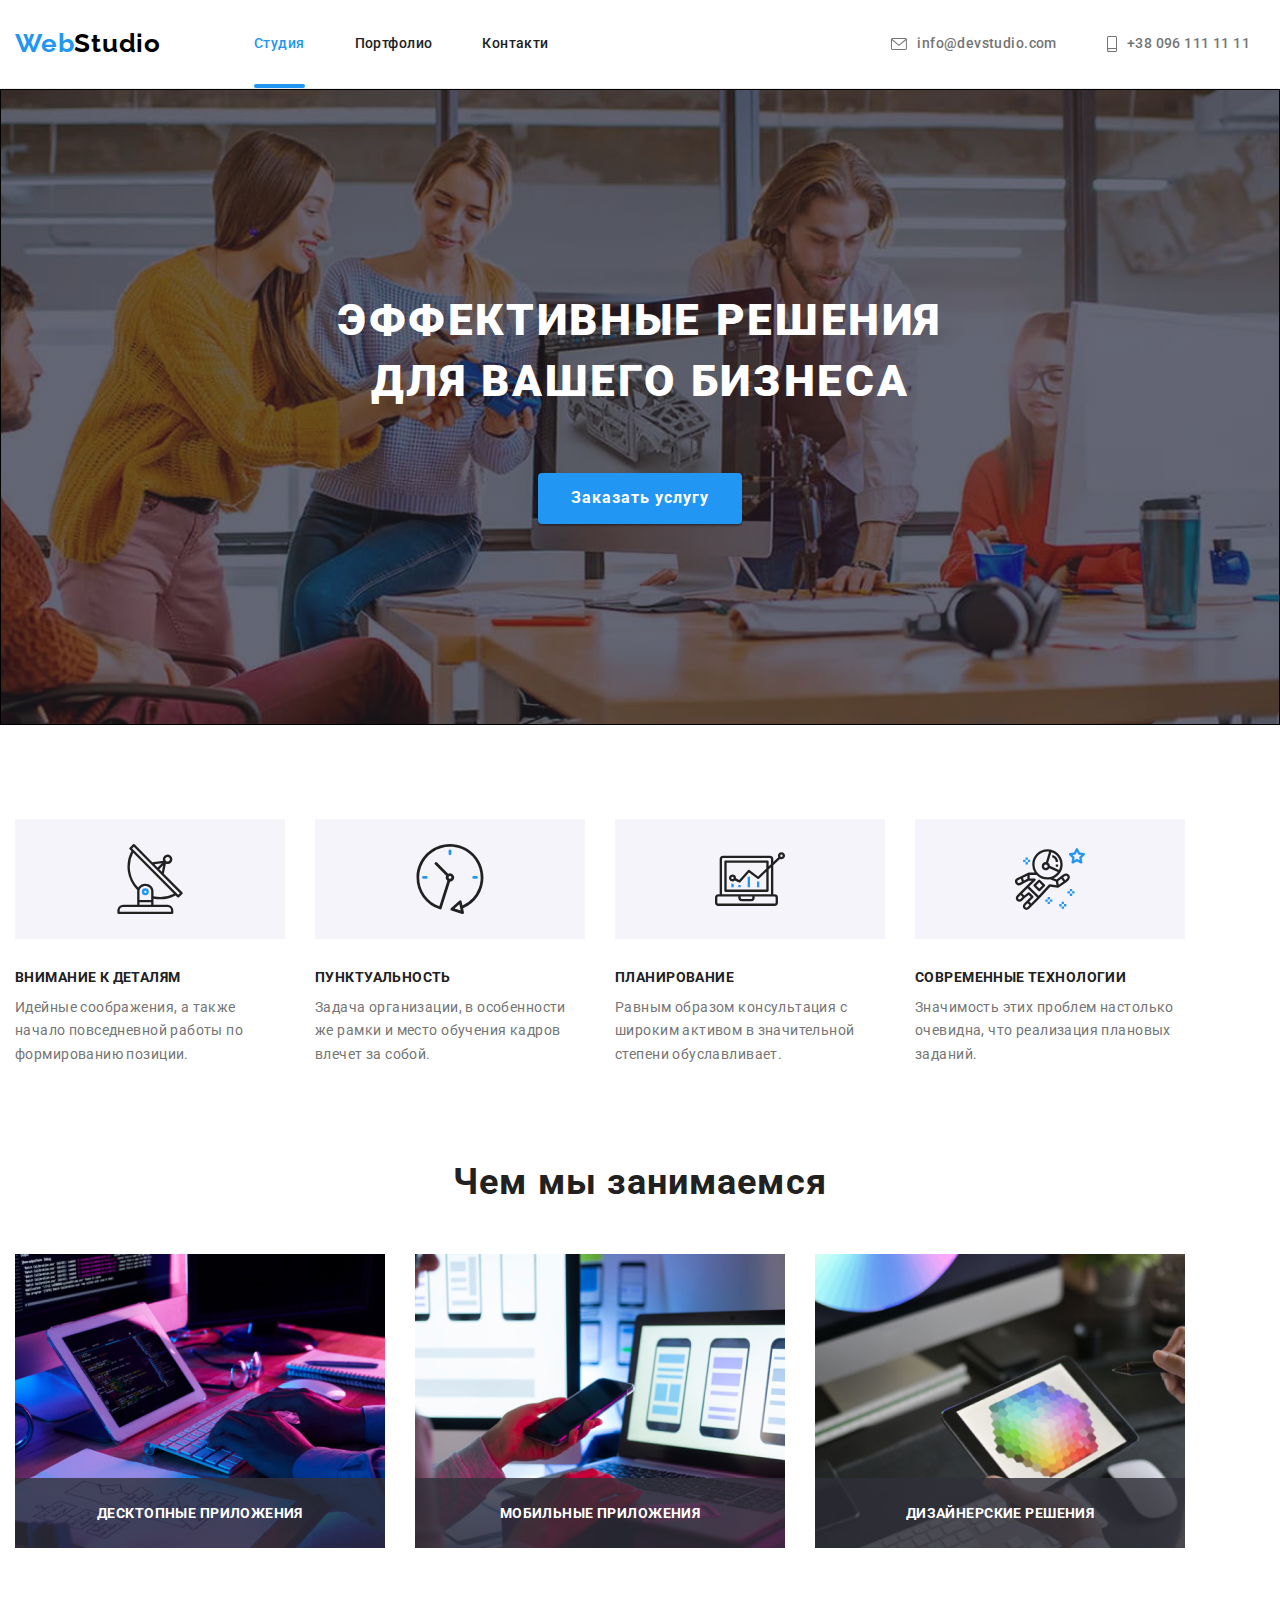
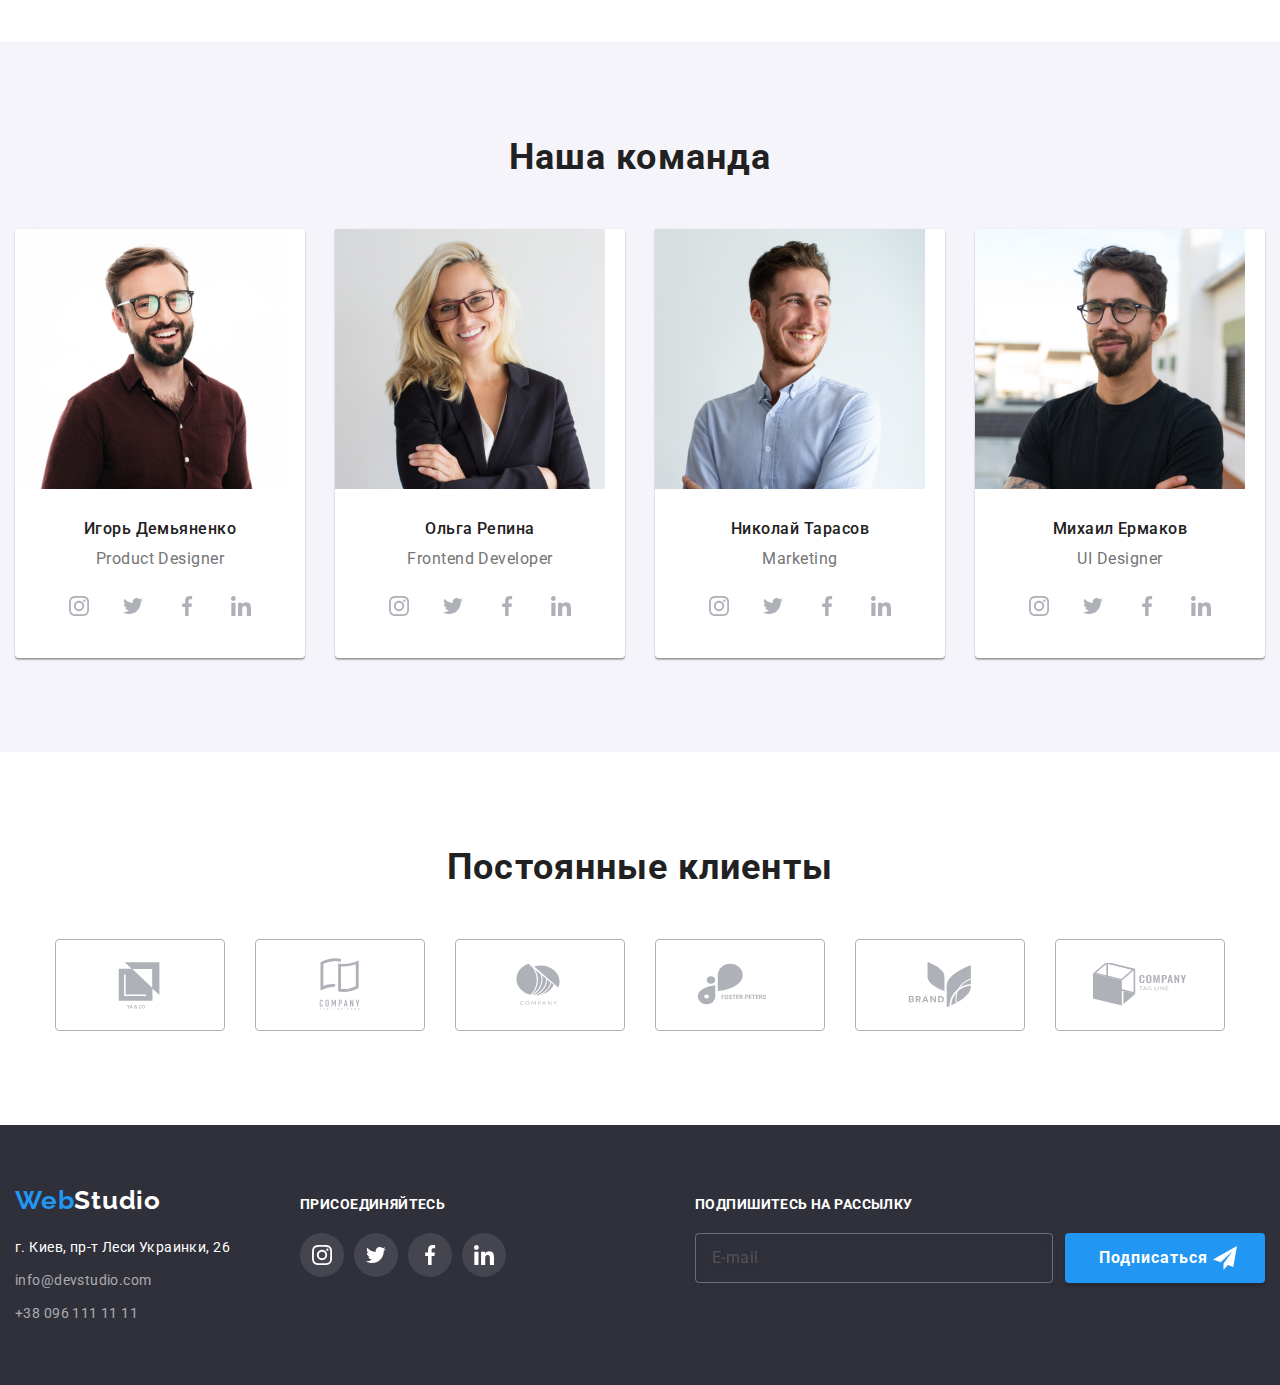
==== index.html @ 7fbb9e90 "добавлені доки" ====
<!DOCTYPE html>
<html lang="ru">
  <head>
    <meta charset="UTF-8" />
    <meta http-equiv="X-UA-Compatible" content="IE=edge" />
    <meta name="viewport" content="width=device-width, initial-scale=1.0" />
    <link rel="preconnect" href="https://fonts.googleapis.com" />
    <link rel="preconnect" href="https://fonts.gstatic.com" crossorigin />
    <link rel="preconnect" href="https://fonts.googleapis.com" />
    <link rel="preconnect" href="https://fonts.gstatic.com" crossorigin />
    <link
      rel="stylesheet"
      href="https://cdnjs.cloudflare.com/ajax/libs/modern-normalize/1.0.0/modern-normalize.min.css"
    />
    <link
      href="https://fonts.googleapis.com/css2?family=Roboto:wght@400;500;700;900&display=swap"
      rel="stylesheet"
    />
    <link rel="preconnect" href="https://fonts.googleapis.com" />
    <link rel="preconnect" href="https://fonts.gstatic.com" crossorigin />
    <link
      href="https://fonts.googleapis.com/css2?family=Raleway:wght@700&display=swap"
      rel="stylesheet"
    />
    <link rel="stylesheet" href="./css/main.min.css"/>
    <title>Студия</title>
  </head>
  <body>
    <!--Шапка-->
    <header class="header">
      <div class="container header__container">
        <nav class="header__nav">
          <a class="header__link" href="index.html">
            <span class="header__logo">Web</span>Studio</a
          >
          <ul class="header__navigation">
            <li class="header__item">
              <a class="header__text current" href="index.html">Студия</a>
            </li>
            <li class="header__item">
              <a class="header__text" href="portfolio.html">Портфолио</a>
            </li>
            <li class="header__item"><a class="header__text" href="#">Контакти</a></li>
          </ul>
        </nav>
        <ul class="header__contacts">
          <li class="header__item">
            <a class="header__label header__label--color" href="mailto:info@devstudio.com">
              <svg class="header__envelope">
                  <use href="./images/symbol-defsnew.svg#icon-envelope">
                  </use>
                </svg>
            info@devstudio.com</a
            >
          </li>
          <li class="header__item">
            <a class="header__label header__label--color" href="tel:+380961111111">
              <svg class="header__smartphone">
                  <use href="./images/symbol-defsnew.svg#icon-smartphone">
                  </use>
                </svg>
              +38 096 111 11 11</a
            >
          </li>
        </ul>
      </div>
    </header>
      <section class="section choice-section">
        <div class="container hero-container">
          <h1 class="hero">
            Эффективные решения для вашего бизнеса
          </h1>
          <button  class="btn" type="button" data-modal-open>Заказать услугу</button>
          <div  class="backdrop is-hidden" data-modal>
            <div class="modal">
              <button class="btn-close" data-modal-close>
                &#10005;
              </button>
              <p class="modal-title">Оставьте свои данные, мы вам перезвоним</p>
              <form class="form" name="main-form" novalidate autocomplete="on">
                <div class="form-name">
                  <label class="form-name-label" for="user-name">Имя</label>
                  <div class="form-input">
                    <input class="form-name-input" id="user-name" type="text" name="user-name" placeholder>
                    <svg class="form-name-icon">
                      <use href="./images/symbol-defsmodal.svg#icon-person-1" ></use>
                    </svg>
                  </div>
                </div>
                <div class="form-name">
                  <label class="form-name-label" for="user-tel">Телефон</label>
                  <div class="form-input">
                    <input class="form-name-input" id="user-tel" type="tel" name="user-tel" placeholder>
                    <svg class="form-name-icon">
                      <use href="./images/symbol-defsmodal.svg#icon-phone-1"></use>
                    </svg>
                  </div>
                </div>
                <div class="form-name">
                  <label class="form-name-label" for="user-email">Почта</label>
                  <div class="form-input">
                    <input class="form-name-input" id="user-email" type="email" name="user-emali" placeholder>
                    <svg class="form-name-icon">
                      <use href="./images/symbol-defsmodal.svg#icon-email-1"></use>
                    </svg>
                  </div>
                </div>
                <div class="form-name">
                  <div class="form-input">
                    <label class="form-name-label" for="user-coment">Комментарий</label>
                    <textarea class="form-name-input form-name-input-textarea" name="user-coment" id="user-coment" rows="10" placeholder="Введите текст"></textarea>
                  </div>
                </div>
                <div class="form-name checkbox">
                  <label class="checkbox-label" for="checkbox">
                    Соглашаюсь с рассылкой и принимаю
                    <a class="form-name-lable-text" href="#">Условия договора </a>
                    <input class="checkbox-input visually-hidden" id="checkbox" type="checkbox" name="checkbox">
                    <svg class="checkbox-icon icon-chek" width="16" height="15">
                      <use href="./images/symbol-defs-icon.svg#icon-box"></use>
                    </svg>
                    <svg class="checkbox-icon icon-bird" width="16" height="15">
                      <use href="./images/symbol-defs-bird.svg#icon-bird"></use>
                    </svg>
                  </label>
                </div>
                <button class="form-name-btn" type="submit">Отправить</button>
              </form>
            </div>
          </div>
        </div>
      </section>
      <section class="section features-section">
        <div class="container features-container">
          <h2 class="visually-hidden">Особенности</h2>
          <ul class="main-list">
            <li class="item-list">
              <div class="icon-box">
                <svg class="icon" width="70" height="70">
                  <use class="icon-item" href="./images/symbol-defsnew.svg#icon-antenna">
                  </use>
                </svg>
              </div>
              <h3 class="action"> 
              Внимание к деталям</h3>
              <p class="description"> 
                Идейные соображения, а также начало повседневной работы по
                формированию позиции.
              </p>
            </li>
            <li class="item-list">
              <div class="icon-box">
                <svg class="icon" width="70" height="70">
                  <use class="icon-item" href="./images/symbol-defsnew.svg#icon-clock">
                  </use>
                </svg>
              </div>
              <h3 class="action">Пунктуальность</h3>
              <p class="description">
                Задача организации, в особенности же рамки и место обучения
                кадров влечет за собой.
              </p>
            </li>
            <li class="item-list">
              <div class="icon-box">
                <svg class="icon" width="70" height="70">
                  <use class="icon-item" href="./images/symbol-defsnew.svg#icon-diagram">
                  </use>
                </svg>
              </div>
              <h3 class="action">Планирование</h3>
              <p class="description">
                Равным образом консультация с широким активом в значительной
                степени обуславливает.
              </p>
            </li>
            <li class="item-list">
              <div class="icon-box">
                <svg class="icon" width="70" height="70">
                  <use class="icon-item" href="./images/symbol-defsnew.svg#icon-astronaut"></use>
                </svg>
              </div>
              <h3 class="action">Современные технологии</h3>
              <p class="description">
                Значимость этих проблем настолько очевидна, что реализация
                плановых заданий.
              </p>
            </li>
          </ul>
        </div>
      </section>
      <section class="section about__section">
        <div class="container about__container">
          <h2 class="about__title">Чем мы занимаемся</h2>
          <ul class="img-box">
            <li class="img-box__item">
              <img
                src="images/box1.jpg"
                alt="Десктопные Приложения"
                width="370"
                height="294"
              />
              <p class="img-box__text">Десктопные Приложения</p>
            </li>
            <li class="img-box__item">
              <img
                src="images/box2.jpg"
                alt="Мобильные Приложения"
                width="370"
                height="294"
              />
              <p class="img-box__text">Мобильные Приложения</p>
            </li>
            <li class="img-box__item">
              <img
                src="images/box3.jpg"
                alt="Дизайнерские Решения"
                width="370"
                height="294"
              />
              <p class="img-box__text">Дизайнерские Решения</p>
            </li>
          </ul>
        </div>
      </section>
      <section class="section team-section">
        <div class="container team-container">
          <h2 class="team">Наша команда</h2>
          <ul class="title-team">
            <li class="img-team">
                  <img
                    src="images/img1.jpg"
                    alt="Игорь Демьяненко Product Designer"
                    width="270"
                    height="260"
                  />
                <div class="card-content">
                  <h3 class="person">Игорь Демьяненко</h3>
                  <p class="speciality">Product Designer</p>
                  <ul class="socials-list">
                    <li  class="socials-item">
                      <a href="#" class="socials-link">
                        <svg class="socials-icon" width="20px" height="20px">
                    <use href="./images/symbol-defsnew.svg#icon-instagram">
                    </use>
                   </svg>
                    </a>
                    </li>
                    <li class="socials-item">
                      <a href="#" class="socials-link">
                        <svg class="socials-icon" width="20px" height="20px">
                    <use href="./images/symbol-defsnew.svg#icon-twitter">
                    </use>
                  </svg>
                    </a>
                    </li>
                    <li class="socials-item">
                      <a href="#" class="socials-link">
                        <svg class="socials-icon" width="20px" height="20px">
                    <use href="./images/symbol-defsnew.svg#icon-facebook">
                    </use>
                  </svg>
                    </a>
                    </li>
                    <li class="socials-item">
                      <a href="#" class="socials-link">
                        <svg class="socials-icon" width="20px" height="20px">
                    <use href="./images/symbol-defsnew.svg#icon-linkedin">
                    </use>
                  </svg>
                    </a>
                    </li>
                  </ul>
                </div>
            </li>
            <li class="img-team">
                  <img
                    src="images/img2.jpg"
                    alt="Ольга Репина Frontend Developer"
                    width="270"
                    height="260"
                  />
                <div class="card-content">
                  <h3 class="person">Ольга Репина</h3>
                  <p class="speciality">Frontend Developer</p>
                  <ul class="socials-list">
                    <li class="socials-item">
                      <a href="#" class="socials-link">
                        <svg class="socials-icon" width="20px" height="20px">
                    <use href="./images/symbol-defsnew.svg#icon-instagram">
                    </use>
                   </svg>
                    </a>
                    </li>
                    <li class="socials-item">
                      <a href="#" class="socials-link">
                        <svg class="socials-icon" width="20px" height="20px">
                    <use href="./images/symbol-defsnew.svg#icon-twitter">
                    </use>
                  </svg>
                    </a>
                    </li>
                    <li class="socials-item">
                      <a href="#" class="socials-link">
                        <svg class="socials-icon" width="20px" height="20px">
                    <use href="./images/symbol-defsnew.svg#icon-facebook">
                    </use>
                  </svg>
                    </a>
                    </li>
                    <li class="socials-item">
                      <a href="#" class="socials-link">
                        <svg class="socials-icon" width="20px" height="20px">
                    <use href="./images/symbol-defsnew.svg#icon-linkedin">
                    </use>
                  </svg>
                    </a>
                    </li>
                  </ul>
                </div>
            </li>
            <li class="img-team">
                  <img
                    src="images/img3.jpg"
                    alt="Николай Тарасов Marketing"
                    width="270"
                    height="260"
                  />
                <div class="card-content">
                  <h3 class="person">Николай Тарасов</h3>
                  <p class="speciality">Marketing</p>
                  <ul class="socials-list">
                    <li class="socials-item">
                      <a href="#" class="socials-link">
                        <svg class="socials-icon" width="20px" height="20px">
                    <use href="./images/symbol-defsnew.svg#icon-instagram">
                    </use>
                   </svg>
                    </a>
                    </li>
                    <li class="socials-item">
                      <a href="#" class="socials-link">
                        <svg class="socials-icon" width="20px" height="20px">
                    <use href="./images/symbol-defsnew.svg#icon-twitter">
                    </use>
                  </svg>
                    </a>
                    </li>
                    <li class="socials-item">
                      <a href="#" class="socials-link">
                        <svg class="socials-icon" width="20px" height="20px">
                    <use href="./images/symbol-defsnew.svg#icon-facebook">
                    </use>
                  </svg>
                    </a>
                    </li>
                    <li class="socials-item">
                      <a href="#" class="socials-link">
                        <svg class="socials-icon" width="20px" height="20px">
                    <use href="./images/symbol-defsnew.svg#icon-linkedin">
                    </use>
                  </svg>
                    </a>
                    </li>
                  </ul>
                </div>
            </li>
            <li class="img-team">
                  <img
                    src="images/img4.jpg"
                    alt="Михаил Ермаков UI Designer"
                    width="270"
                    height="260"
                  />
                <div class="card-content">
                  <h3 class="person">Михаил Ермаков</h3>
                  <p class="speciality">UI Designer</p>
                  <ul class="socials-list">
                    <li class="socials-item">
                      <a href="#" class="socials-link">
                        <svg class="socials-icon" width="20px" height="20px">
                    <use href="./images/symbol-defsnew.svg#icon-instagram">
                    </use>
                   </svg>
                    </a>
                    </li>
                    <li class="socials-item">
                      <a href="#" class="socials-link">
                        <svg class="socials-icon" width="20px" height="20px">
                    <use href="./images/symbol-defsnew.svg#icon-twitter">
                    </use>
                  </svg>
                    </a>
                    </li>
                    <li class="socials-item">
                      <a href="#" class="socials-link">
                        <svg class="socials-icon" width="20px" height="20px">
                    <use href="./images/symbol-defsnew.svg#icon-facebook">
                    </use>
                  </svg>
                    </a>
                    </li>
                    <li class="socials-item">
                      <a href="#" class="socials-link">
                        <svg class="socials-icon" width="20px" height="20px">
                    <use href="./images/symbol-defsnew.svg#icon-linkedin">
                    </use>
                  </svg>
                    </a>
                    </li>
                  </ul>
                </div>
            </li>
          </ul>
        </div>
      </section>
      <section class="section client-section">
        <div class="container client-container">
          <h2 class="client-header">Постоянные клиенты</h2>
          <div class="client-box">
            <ul class="client-list">
            <li class="icon-client-item">
              <a href="#" class="icon-group" ><svg class="icon-client" width="106" height="60">
                <use href="./images/symbol-defsgroup.svg#icon-Group1">
                </use>
              </svg></a>
            </li>
            <li class="icon-client-item">
              <a href="#" class="icon-group" ><svg class="icon-client" width="106" height="60">
                <use href="./images/symbol-defsgroup.svg#icon-Group2">
                </use>
              </svg></a>
            </li>
            <li class="icon-client-item">
              <a href="#" class="icon-group" ><svg class="icon-client" width="106" height="60">
                <use href="./images/symbol-defsgroup.svg#icon-Group3">
                </use>
              </svg></a>
            </li>
            <li class="icon-client-item">
              <a href="#" class="icon-group" ><svg class="icon-client" width="106" height="60">
                <use href="./images/symbol-defsgroup.svg#icon-Group4">
                </use>
              </svg></a>
            </li>
            <li class="icon-client-item">
              <a href="#" class="icon-group" ><svg class="icon-client" width="106" height="60">
                <use href="./images/symbol-defsgroup.svg#icon-Group5">
                </use>
              </svg></a>
            </li>
            <li class="icon-client-item">
              <a href="#" class="icon-group" ><svg class="icon-client" width="106" height="60">
                <use href="./images/symbol-defsgroup.svg#icon-Group6">
                </use>
              </svg></a>
            </li>
            </ul>
          </div>
        </div>
        </section>
    </main>
    <footer class="footer">
      <div class="container footer-container">
        <div>
          <a class="logo-fotter" href="index.html" >
              <span class="color-logo-fotter">Web</span>Studio</a
            >
          <address class="address-footer">
              <ul>
                <li class="address-list">
                  <a class="contact-list" href="#"
                    ><span class="map">г. Киев, пр-т Леси Украинки, 26</span></a
                  >
                </li>
                <li class="address-list">
                  <a class="contact-list" href="mailto:info@devstudio.com "
                    >info@devstudio.com</a
                  >
                </li>
                <li class="address-list">
                  <a class="contact-list" href="tel:+380961111111"
                    >+38 096 111 11 11</a>
                </li>
              </ul>
          </address>
        </div>
        <div class="footer-icon-box">
          <p class="footer-icon-header">Присоединяйтесь</p>
          <ul class="footer-icon-list">
          <li class="socials-item">
            <a href="#" class="socials-link-footer">
                        <svg class="socials-icon" width="20px" height="20px">
                    <use href="./images/symbol-defsnew.svg#icon-instagram">
                    </use>
                   </svg>
            </a>
          </li>
          <li class="socials-item">
            <a href="#" class="socials-link-footer">
                        <svg class="socials-icon" width="20px" height="20px">
                    <use href="./images/symbol-defsnew.svg#icon-twitter">
                    </use>
                  </svg>
                    </a>
          </li>
          <li class="socials-item">
            <a href="#" class="socials-link-footer">
                        <svg class="socials-icon" width="20px" height="20px">
                    <use href="./images/symbol-defsnew.svg#icon-facebook">
                    </use>
                  </svg>
                    </a>
          </li>
          <li class="socials-item">
            <a href="#" class="socials-link-footer">
                        <svg class="socials-icon" width="20px" height="20px">
                    <use href="./images/symbol-defsnew.svg#icon-linkedin">
                    </use>
                  </svg>
                    </a>
          </li>
          </ul>
        </div>
        <form class="subscribe-form" name="subscribe-form" autocomplete="on" novalidate>
          <div class="subscribe">
            <label class="subscribe-label" for="email">Подпишитесь на рассылку</label>
          </div>
          <div class="subscribe-control">
            <input class="subscribe-input" id="email" type="email" name="email" placeholder="E-mail">
            <svg class="subscribe-icon" width="24" height="24">
              <use href="./images/symbol-defs-send.svg#icon-icon-send"></use>
            </svg>
            <button class="subscribe-btn" type="submit">Подписаться</button>
          </div>
        </form>
      </div>
    </footer>
    <script src="./js/modal.js"></script>
  </body>
</html>
---- css/main.min.css ----
:root{--color-choice: #2F303A;--color-main: #FFFFFF;--color-blue: #2196F3;--color-footer: #2F303A;--fotter-list: #FFFFFF;--heder-list: #212121;--color-text: #757575;--color-logo: #000000;--color-fotter-contact: rgba(255, 255, 255, 0.6);--color-button: #F5F4FA;--cardset-gap: 30px;--icon-gap: 10px;--box-shadow: 0px 1px 3px rgba(0, 0, 0, 0.12), 0px 1px 1px rgba(0, 0, 0, 0.14), 0px 2px 1px rgba(0, 0, 0, 0.2);--box-radius: 0px 0px 4px 4px;--button-radius: 4px 4px 4px 4px;--border-color: #EEEEEE;--border-color-nav: #ECECEC;--backgroung-color-hero: #C4C4C4;--fill-icon-socials: #AFB1B8;--cubik: cubic-bezier(0.4, 0, 0.2, 1);--background-color-img-box: rgba(47, 48, 58, 0.8)}.section{padding-top:94px;padding-bottom:94px}address{font-style:normal;font-style:inherit}.container{margin-left:auto;margin-right:auto;padding-left:15px;padding-right:15px}body{font-family:Roboto,sans-serif;color:var(--color-text);background-color:var(--color-main);font-size:14px;letter-spacing:.03em}h1,h2,h3,ul,p,ul{margin:0px;padding:0px;list-style-type:none}img{display:block;max-width:100%;height:auto}.header{border-bottom-style:solid;border-bottom-color:#ececec;border-width:1px}.header__container{display:-webkit-box;display:-ms-flexbox;display:flex;-webkit-box-align:center;-ms-flex-align:center;align-items:center}@media screen and (max-width: 480px){.header__container{max-width:480px}}.header__navigation{display:-webkit-box;display:-ms-flexbox;display:flex;margin:0;margin-left:93px;padding:0;-webkit-box-align:center;-ms-flex-align:center;align-items:center;font-weight:500;font-size:14px;line-height:1.2;color:#212121}.header__link{font-family:"Raleway",sans-serif;font-weight:700;font-size:26px;text-decoration:none;line-height:1.2;letter-spacing:.03em;color:var(--color-logo)}.header__nav{display:-webkit-box;display:-ms-flexbox;display:flex;margin:0;padding-top:24px;padding-bottom:25px}.header__logo{padding-top:24px;padding-bottom:25px;color:var(--color-blue);text-decoration:none}.header__text{padding-top:32px;padding-bottom:32px;-webkit-transition:color 250ms cubic-bezier(0.4, 0, 0.2, 1);transition:color 250ms cubic-bezier(0.4, 0, 0.2, 1);color:#212121;text-decoration:none}.header__text:hover{color:#2196f3}.header__text:focus{color:#fff}.current{position:relative;color:#2196f3}.current::after{content:"";position:absolute;width:100%;height:4px;bottom:-5px;left:0;border-radius:2px;background-color:#2196f3}.header__item{margin-left:50px}.header__item:first-child{margin-left:0px}.header__contacts{display:-webkit-box;display:-ms-flexbox;display:flex;margin:0;margin-left:auto;padding:0;padding-left:15px;padding-right:15px}.header__label{font-weight:500;font-size:14px;display:-webkit-box;display:-ms-flexbox;display:flex;-webkit-box-align:center;-ms-flex-align:center;align-items:center;line-height:1.7;text-decoration:none;letter-spacing:.03em;padding-top:32px;padding-bottom:32px;-webkit-transition:color 250ms cubic-bezier(0.4, 0, 0.2, 1);transition:color 250ms cubic-bezier(0.4, 0, 0.2, 1)}.header__label--color{color:#757575}.header__label:hover,.header__label:focus{color:#2196f3;-webkit-transition:color 250ms cubic-bezier(0.4, 0, 0.2, 1);transition:color 250ms cubic-bezier(0.4, 0, 0.2, 1)}.header__envelope{width:16px;height:12px;fill:#757575;margin-right:10px}.header__label:hover .header__envelope{fill:#2196f3;-webkit-transition:color 250ms cubic-bezier(0.4, 0, 0.2, 1);transition:color 250ms cubic-bezier(0.4, 0, 0.2, 1)}.header__smartphone{width:10px;height:16px;margin-right:10px;fill:#757575}.header__label:hover .header__smartphone{fill:#2196f3;-webkit-transition:color 250ms cubic-bezier(0.4, 0, 0.2, 1);transition:color 250ms cubic-bezier(0.4, 0, 0.2, 1)}.choice-section{display:block;text-align:center}.choice-section{background-color:var(--color-choice);padding-bottom:200px;padding-top:200px;max-width:1600px;margin:0 auto;background-image:-webkit-gradient(linear, left top, left bottom, color-stop(40%, rgba(47, 48, 58, 0.4)), color-stop(40%, rgba(47, 48, 58, 0.4))),url(../images/Img14.jpg);background-image:linear-gradient(rgba(47, 48, 58, 0.4) 40%, rgba(47, 48, 58, 0.4) 40%),url(../images/Img14.jpg);background-repeat:no-repeat;background-size:cover;background-position:center;border:1px solid var(--color-logo)}.hero-container{width:1200px;margin-left:auto;margin-right:auto;padding-left:15px;padding-right:15px}.hero{font-weight:900;font-size:44px;line-height:1.4;color:var(--color-main);margin:0 auto;text-transform:uppercase;letter-spacing:.06em;margin-bottom:30px;width:696px}.btn{background-color:var(--color-blue);border:1px solid rgba(0,0,0,0);cursor:pointer;color:var(--color-main);font-family:"Roboto",sans-serif;font-style:normal;font-weight:700;font-size:16px;line-height:1.8;letter-spacing:.06em;-webkit-box-shadow:var(--box-shadow);box-shadow:var(--box-shadow);border-radius:var(--button-radius);padding:10px 32px;margin-top:30px}.backdrop{position:fixed;top:0;left:0;width:100%;height:100%;z-index:1;opacity:1;visibility:visible;background-color:rgba(0,0,0,.2);-webkit-transition:opacity 250ms var(--cubik),visibility 250ms var(--cubik);transition:opacity 250ms var(--cubik),visibility 250ms var(--cubik)}.backdrop.is-hidden{opacity:0;pointer-events:none}.modal{position:absolute;top:50%;left:50%;-webkit-transform:translate(-50%, -50%);transform:translate(-50%, -50%);padding:40px;min-width:528px;min-height:581px;background-color:var(--color-main);-webkit-box-shadow:0px 1px 3px rgba(0,0,0,.12),0px 1px 1px rgba(0,0,0,.14),0px 2px 1px rgba(0,0,0,.2);box-shadow:0px 1px 3px rgba(0,0,0,.12),0px 1px 1px rgba(0,0,0,.14),0px 2px 1px rgba(0,0,0,.2);border-radius:4px;-webkit-transition:-webkit-transform 250ms var(--cubik);transition:-webkit-transform 250ms var(--cubik);transition:transform 250ms var(--cubik);transition:transform 250ms var(--cubik), -webkit-transform 250ms var(--cubik)}.modal-title{font-family:"Roboto";font-style:normal;font-weight:700;font-size:20px;line-height:1.15;text-align:center;letter-spacing:.03em;color:var(--heder-list);margin-bottom:30px}.form-name{margin-bottom:10px}.form-name-label{text-align:left;display:block;font-family:"Roboto",sans-serif;font-style:normal;font-weight:400;font-size:12px;line-height:1.16;letter-spacing:.01em;color:var(--color-text);margin-bottom:8px}.form-input{position:relative}.form-name-input{width:100%;height:40px;padding-top:12px;padding-right:42px;padding-bottom:12px;padding-left:42px;background:var(--fotter-list);border:1px solid rgba(33,33,33,.2);border-radius:4px;-webkit-transition-duration:250ms;transition-duration:250ms;-webkit-transition-timing-function:cubic-bezier(0.4, 0, 0.2, 1);transition-timing-function:cubic-bezier(0.4, 0, 0.2, 1);outline:none}::-webkit-input-placeholder{font-family:inherit;color:rgba(117,117,117,.5)}::-moz-placeholder{font-family:inherit;color:rgba(117,117,117,.5)}:-ms-input-placeholder{font-family:inherit;color:rgba(117,117,117,.5)}::-ms-input-placeholder{font-family:inherit;color:rgba(117,117,117,.5)}::placeholder{font-family:inherit;color:rgba(117,117,117,.5)}.form-name-input-textarea{padding-top:12px;padding-right:16px;padding-bottom:12px;padding-left:16px;height:120px;font-size:14px;line-height:1.14;letter-spacing:.01em;resize:none}.form-name-icon{position:absolute;left:15px;top:50%;-webkit-transform:translateY(-50%);transform:translateY(-50%);width:18px;height:18px;fill:var(--heder-list);-webkit-transition-duration:250ms;transition-duration:250ms;-webkit-transition-timing-function:cubic-bezier(0.4, 0, 0.2, 1);transition-timing-function:cubic-bezier(0.4, 0, 0.2, 1)}.form-name-input:focus{border:1px solid #2196f3;border-radius:4px}.form-name-input:focus+.form-name-icon{fill:#2196f3}.checkbox{display:-webkit-box;display:-ms-flexbox;display:flex}.checkbox-label{font-family:"Roboto";font-style:normal;font-weight:400;font-size:14px;letter-spacing:.03em;color:var(--tiele-text-color);-ms-flex-negative:0;flex-shrink:0;-webkit-box-align:center;-ms-flex-align:center;align-items:center;-webkit-box-pack:center;-ms-flex-pack:center;justify-content:center;margin-top:0px;margin-bottom:30px;margin-left:37px;display:inline-block}.checkbox-input:checked~.icon-bird{opacity:1}.icon-bird{position:absolute;fill:#fff;background:#2196f3;border:.2px solid #2196f3;border-radius:2px;opacity:0;-webkit-transition:opacity 250ms cubic-bezier(0.4, 0, 0.2, 1);transition:opacity 250ms cubic-bezier(0.4, 0, 0.2, 1)}.form-name-lable-text{color:var(--color-blue)}.checkbox-icon{position:absolute;left:52px}.checkbox-input{-webkit-appearance:none;-moz-appearance:none;appearance:none}.form-name-btn{cursor:pointer;color:#fff;background-color:var(--color-blue);font-style:normal;font-weight:700;font-size:16px;line-height:1.8;letter-spacing:.06em;width:200px;height:50px;border:none;-webkit-box-shadow:0px 4px 4px rgba(0,0,0,.15);box-shadow:0px 4px 4px rgba(0,0,0,.15);border-radius:4px;-webkit-transition-duration:250ms;transition-duration:250ms;-webkit-transition-timing-function:var(--cubik);transition-timing-function:var(--cubik)}.form-name-btn:hover,.form-name-btn:focus{color:var(--fotter-list);background-color:#188ce8;-webkit-box-shadow:0px 3px 1px rgba(0,0,0,.1),0px 1px 2px rgba(0,0,0,.08),0px 2px 2px rgba(0,0,0,.12);box-shadow:0px 3px 1px rgba(0,0,0,.1),0px 1px 2px rgba(0,0,0,.08),0px 2px 2px rgba(0,0,0,.12);border-radius:4px}.btn-close{position:absolute;width:30px;height:30px;top:0;right:0;margin-top:8px;margin-right:8px;cursor:pointer;background-color:var(--fotter-list);border:1px solid rgba(0,0,0,.1);border-radius:100%;-webkit-transition:color 250ms cubic-bezier(0.4, 0, 0.2, 1);transition:color 250ms cubic-bezier(0.4, 0, 0.2, 1)}.btn-close:hover{color:var(--color-blue);-webkit-transition:color 250ms cubic-bezier(0.4, 0, 0.2, 1);transition:color 250ms cubic-bezier(0.4, 0, 0.2, 1)}.visually-hidden{position:absolute;white-space:nowrap;width:1px;height:1px;overflow:hidden;border:0;padding:0;clip:rect(0 0 0 0);-webkit-clip-path:inset(50%);clip-path:inset(50%);margin:-1px}.main-list{display:-webkit-box;display:-ms-flexbox;display:flex;-ms-flex-wrap:wrap;flex-wrap:wrap}.item-list{width:270px;margin-right:30px}.item-list:nth-child(4n){margin-right:0}.icon-box{display:-webkit-box;display:-ms-flexbox;display:flex;-webkit-box-flex:content;-ms-flex:content;flex:content;-webkit-box-pack:center;-ms-flex-pack:center;justify-content:center;-webkit-box-align:center;-ms-flex-align:center;align-items:center;background-color:var(--color-button);width:270px;height:120px;margin-bottom:30px;border:1px solid rgba(0,0,0,0)}.icon-box:hover{border-radius:var(--box-radius);-webkit-box-shadow:0px 4px 4px;box-shadow:0px 4px 4px}.icon{background-color:var(--color-button);fill:var(--color-text)}.action{font-size:14px;line-height:1.2;text-transform:uppercase;color:var(--heder-list);letter-spacing:.03em}.description{font-size:14px;line-height:1.7;color:var(--color-text);letter-spacing:.03em;margin-top:10px}.about__section{padding-top:0}.about__title{font-weight:700;font-size:36px;line-height:1.2;color:#212121;letter-spacing:.03em;display:block;text-align:center;margin-bottom:50px}.img-box{display:-webkit-box;display:-ms-flexbox;display:flex;-ms-flex-wrap:wrap;flex-wrap:wrap}.img-box__item{position:relative;width:370px;margin-right:30px}.img-box__item:nth-child(3n){margin-right:0}.img-box__text{position:absolute;bottom:0;width:100%;padding:27px;margin:0;background-color:rgba(47,48,58,.8);color:#fff;text-transform:uppercase;font-weight:700;text-align:center}.team-section{padding-top:94px;padding-bottom:94px;background-color:var(--color-button)}.team{font-weight:700;font-size:36px;line-height:1.2;color:var(--heder-list);letter-spacing:.03em;display:block;text-align:center;margin:auto}.title-team{display:-webkit-box;display:-ms-flexbox;display:flex;-ms-flex-wrap:wrap;flex-wrap:wrap;margin-left:calc(-1*var(--cardset-gap));text-align:center;margin-top:50px}.title-team>.img-team{-ms-flex-preferred-size:calc(25% - var(--cardset-gap));flex-basis:calc(25% - var(--cardset-gap));margin-left:var(--cardset-gap);background-color:var(--color-main);-webkit-box-shadow:var(--box-shadow);box-shadow:var(--box-shadow);border-radius:var(--box-radius)}.card-content{padding-top:30px;padding-bottom:30px}.person{font-weight:500;font-size:16px;line-height:1.2;color:var(--heder-list);letter-spacing:.03em}.speciality{font-family:"Roboto",sans-serif;font-size:16px;line-height:1.2;color:var(--color-text);letter-spacing:.03em;margin-top:10px}.socials-list{display:-webkit-box;display:-ms-flexbox;display:flex;-ms-flex-wrap:wrap;flex-wrap:wrap;-ms-flex-preferred-size:calc(25% - var(--icon-gap));flex-basis:calc(25% - var(--icon-gap));-webkit-box-pack:center;-ms-flex-pack:center;justify-content:center;-webkit-box-align:center;-ms-flex-align:center;align-items:center;margin-top:16px}.socials-item{width:44px;height:44px;margin-left:10px}.socials-item:first-child{margin-left:0}.socials-link{width:100%;height:100%;display:-webkit-box;display:-ms-flexbox;display:flex;border-radius:100%;-webkit-box-pack:center;-ms-flex-pack:center;justify-content:center;-webkit-box-align:center;-ms-flex-align:center;align-items:center;fill:var(--fill-icon-socials);-webkit-transition:background-color 250ms var(--cubik),fill 250ms var(--cubik);transition:background-color 250ms var(--cubik),fill 250ms var(--cubik)}.socials-link:hover{fill:#fff;-webkit-transition:background-color 250ms var(--cubik),fill 250ms var(--cubik);transition:background-color 250ms var(--cubik),fill 250ms var(--cubik);background-color:var(--color-blue);border-radius:100%}.client-container{font-weight:700;font-size:36px;line-height:1.2;color:var(--heder-list);letter-spacing:.03em;display:block;text-align:center;margin:auto}.client-header{font-weight:700;font-size:36px;line-height:1.2;color:var(--heder-list);letter-spacing:.03em;display:block;text-align:center;margin-bottom:50px}.client-list{display:-webkit-box;display:-ms-flexbox;display:flex;-ms-flex-wrap:wrap;flex-wrap:wrap;-ms-flex-preferred-size:calc(16.6666666667% - var(--cardset-gap));flex-basis:calc(16.6666666667% - var(--cardset-gap));-webkit-box-pack:center;-ms-flex-pack:center;justify-content:center;-webkit-box-align:center;-ms-flex-align:center;align-items:center}.icon-client-item{display:-webkit-box;display:-ms-flexbox;display:flex;border:1px solid #afb1b8;border-radius:4px;width:170px;height:92px;margin-left:30px;-webkit-transition:border 250ms var(--cubik);transition:border 250ms var(--cubik)}.icon-client-item:first-child{margin-left:0}.icon-client-item:hover{border:1px solid var(--color-blue);border-radius:4px;-webkit-transition:border 250ms var(--cubik);transition:border 250ms var(--cubik)}.icon-group{display:-webkit-box;display:-ms-flexbox;display:flex;-webkit-box-pack:center;-ms-flex-pack:center;justify-content:center;-webkit-box-align:center;-ms-flex-align:center;align-items:center;fill:var(--fill-icon-socials);width:100%;height:100%;-webkit-transition:fill 250ms var(--cubik);transition:fill 250ms var(--cubik)}.icon-group:hover{fill:var(--color-blue);-webkit-transition:fill 250ms var(--cubik);transition:fill 250ms var(--cubik)}.filter{display:-webkit-box;display:-ms-flexbox;display:flex;-webkit-box-pack:center;-ms-flex-pack:center;justify-content:center;margin-bottom:50px;color:#000;font-family:Roboto,sans-serif}.filter__button{color:#000;background-color:#f5f4fa;border:1px solid rgba(0,0,0,0);cursor:pointer;font-family:"Roboto",sans-serif;font-style:normal;font-weight:500;font-size:16px;line-height:1.6;letter-spacing:.03em;-webkit-transition:background-color 250ms cubic-bezier(0.4, 0, 0.2, 1),color 250ms cubic-bezier(0.4, 0, 0.2, 1),-webkit-box-shadow 250ms cubic-bezier(0.4, 0, 0.2, 1);transition:background-color 250ms cubic-bezier(0.4, 0, 0.2, 1),color 250ms cubic-bezier(0.4, 0, 0.2, 1),-webkit-box-shadow 250ms cubic-bezier(0.4, 0, 0.2, 1);transition:background-color 250ms cubic-bezier(0.4, 0, 0.2, 1),color 250ms cubic-bezier(0.4, 0, 0.2, 1),box-shadow 250ms cubic-bezier(0.4, 0, 0.2, 1);transition:background-color 250ms cubic-bezier(0.4, 0, 0.2, 1),color 250ms cubic-bezier(0.4, 0, 0.2, 1),box-shadow 250ms cubic-bezier(0.4, 0, 0.2, 1),-webkit-box-shadow 250ms cubic-bezier(0.4, 0, 0.2, 1);margin-left:8px;border-radius:4px 4px 4px 4px;padding:6px 22px}.filter__button:hover,.filter__button:focus{background-color:#2196f3;color:#fff;-webkit-box-shadow:0px 1px 3px rgba(0,0,0,.12),0px 1px 1px rgba(0,0,0,.14),0px 2px 1px rgba(0,0,0,.2);box-shadow:0px 1px 3px rgba(0,0,0,.12),0px 1px 1px rgba(0,0,0,.14),0px 2px 1px rgba(0,0,0,.2)}.filter .filter__button:active{color:#fff;background-color:#2196f3}.app-list{display:-webkit-box;display:-ms-flexbox;display:flex;-ms-flex-wrap:wrap;flex-wrap:wrap;margin-left:calc(-1*var(--cardset-gap))}.app-list>.item-app{-ms-flex-preferred-size:calc(33.3333333333% - var(--cardset-gap));flex-basis:calc(33.3333333333% - var(--cardset-gap));margin-left:var(--cardset-gap);margin-top:30px;background-color:var(--color-main)}.app-list>.item-app:nth-child(-n+3){margin-top:0px}.app-content{padding-top:20px;padding-right:24px;padding-bottom:20px;padding-left:24px;border-right:solid 1px var(--border-color);border-bottom:solid 1px var(--border-color);border-left:solid 1px var(--border-color)}.product-link{display:block;text-decoration:none;color:inherit;-webkit-transition:-webkit-box-shadow 250ms var(--cubik);transition:-webkit-box-shadow 250ms var(--cubik);transition:box-shadow 250ms var(--cubik);transition:box-shadow 250ms var(--cubik), -webkit-box-shadow 250ms var(--cubik)}.product-link:hover{-webkit-box-shadow:0px 1px 1px rgba(0,0,0,.12),0px 4px 4px rgba(0,0,0,.06),1px 4px 6px rgba(0,0,0,.16);box-shadow:0px 1px 1px rgba(0,0,0,.12),0px 4px 4px rgba(0,0,0,.06),1px 4px 6px rgba(0,0,0,.16)}.product-link:focus{-webkit-box-shadow:0px 1px 1px rgba(0,0,0,.12),0px 4px 4px rgba(0,0,0,.06),1px 4px 6px rgba(0,0,0,.16);box-shadow:0px 1px 1px rgba(0,0,0,.12),0px 4px 4px rgba(0,0,0,.06),1px 4px 6px rgba(0,0,0,.16)}.product-link-content{position:relative;overflow:hidden}.product-link-overlay{position:absolute;top:0;width:100%;height:100%;display:-webkit-box;display:-ms-flexbox;display:flex;-webkit-box-align:center;-ms-flex-align:center;align-items:center;padding:24px;background-color:rgba(33,150,243,.9);font-size:18px;line-height:1.56;color:var(--color-main);-webkit-transform:translateY(100%);transform:translateY(100%);-webkit-transition:-webkit-transform 250ms var(--cubik);transition:-webkit-transform 250ms var(--cubik);transition:transform 250ms var(--cubik);transition:transform 250ms var(--cubik), -webkit-transform 250ms var(--cubik)}.product-link:hover .product-link-overlay{-webkit-transform:translateY(0);transform:translateY(0)}.type{font-family:"Roboto",sans-serif;font-size:16px;line-height:1.9;color:var(--color-text);letter-spacing:.03em}.product{font-family:"Roboto",sans-serif;font-weight:700;font-size:18px;line-height:2;color:var(--heder-list);letter-spacing:.06em;margin-bottom:4px}.footer{color:var(--fotter-list);background-color:var(--color-footer);padding-top:60px;padding-bottom:60px}.footer-container{display:-webkit-box;display:-ms-flexbox;display:flex;-webkit-box-align:baseline;-ms-flex-align:baseline;align-items:baseline}.logo-fotter{font-family:"Raleway",sans-serif;font-weight:700;font-size:26px;text-decoration:none;line-height:1.2;letter-spacing:.03em;color:var(--color-main)}.color-logo-fotter{color:var(--color-blue);text-decoration:none;margin-top:60px;margin-bottom:20px}.address-footer{margin-top:20px}.address-list:not(:last-child){margin-bottom:9px}.contact-list{color:var(--color-fotter-contact);font-style:normal;font-size:14px;line-height:1.7;text-decoration:none;letter-spacing:.03em}.contact-list:hover{color:var(--color-blue);-webkit-transition:color 250ms var(--cubik);transition:color 250ms var(--cubik)}.contact-list:focus{color:var(--fotter-list)}.map{color:var(--color-main);font-style:normal;font-size:14px;line-height:1.7;letter-spacing:.03em}.footer-icon-box{width:206px;height:80px;margin-left:70px}.footer-icon-header{font-family:"Roboto";font-style:normal;font-weight:700;font-size:14px;line-height:1.14;letter-spacing:.03em;text-transform:uppercase}.footer-icon-list{display:-webkit-box;display:-ms-flexbox;display:flex;-ms-flex-wrap:wrap;flex-wrap:wrap;-ms-flex-preferred-size:calc(25% - var(--icon-gap));flex-basis:calc(25% - var(--icon-gap));-webkit-box-pack:center;-ms-flex-pack:center;justify-content:center;-webkit-box-align:center;-ms-flex-align:center;align-items:center;margin-top:20px}.socials-link-footer{width:100%;height:100%;display:-webkit-box;display:-ms-flexbox;display:flex;-webkit-box-pack:center;-ms-flex-pack:center;justify-content:center;-webkit-box-align:center;-ms-flex-align:center;align-items:center;fill:var(--color-main);background-color:rgba(255,255,255,.1);border-radius:50%;-webkit-transition:background-color 250ms var(--cubik),fill 250ms var(--cubik);transition:background-color 250ms var(--cubik),fill 250ms var(--cubik)}.socials-link-footer:hover{fill:#fff;-webkit-transition:background-color 250ms var(--cubik),fill 250ms var(--cubik);transition:background-color 250ms var(--cubik),fill 250ms var(--cubik);background-color:var(--color-blue);border-radius:100%}.socials-item{width:44px;height:44px;margin-left:10px}.socials-item:first-child{margin-left:0}.subscribe-form{margin-left:auto}.subscribe-label{display:-webkit-box;display:-ms-flexbox;display:flex;-webkit-box-orient:vertical;-webkit-box-direction:normal;-ms-flex-direction:column;flex-direction:column;cursor:pointer;font-family:"Roboto";font-style:normal;text-transform:uppercase;font-weight:700;font-size:14px;line-height:1.14;letter-spacing:.03em;color:#fff;margin-bottom:20px}.subscribe-control{display:-webkit-box;display:-ms-flexbox;display:flex;position:relative}.subscribe-input{display:-webkit-box;display:-ms-flexbox;display:flex;padding-left:16px;width:358px;height:50px;font-family:"Roboto";font-style:normal;font-weight:400;font-size:16px;line-height:1.25;letter-spacing:inherit;background-color:inherit;color:#fff;border:1px solid rgba(255,255,255,.3);-webkit-filter:drop-shadow(0px 4px 4px rgba(0, 0, 0, 0.15));filter:drop-shadow(0px 4px 4px rgba(0, 0, 0, 0.15));border-radius:4px}.subscribe-icon{position:absolute;right:28px;top:50%;-webkit-transform:translateY(-50%);transform:translateY(-50%);-webkit-transition-duration:250ms;transition-duration:250ms;-webkit-transition-timing-function:cubic-bezier(0.4, 0, 0.2, 1);transition-timing-function:cubic-bezier(0.4, 0, 0.2, 1);fill:var(--fotter-list)}.subscribe-btn{display:-webkit-box;display:-ms-flexbox;display:flex;-webkit-box-align:center;-ms-flex-align:center;align-items:center;-webkit-box-pack:center;-ms-flex-pack:center;justify-content:center;display:-webkit-inline-box;display:-ms-inline-flexbox;display:inline-flex;margin:auto;padding-top:10px;padding-right:29px;padding-bottom:10px;cursor:pointer;margin-left:12px;color:#fff;background-color:#2196f3;font-style:normal;font-weight:700;font-size:16px;line-height:1.87;letter-spacing:.06em;min-width:200px;min-height:50px;border:none;-webkit-box-shadow:0px 4px 4px rgba(0,0,0,.15);box-shadow:0px 4px 4px rgba(0,0,0,.15);border-radius:4px;-webkit-transition-duration:250ms;transition-duration:250ms;-webkit-transition-timing-function:cubic-bezier(0.4, 0, 0.2, 1);transition-timing-function:cubic-bezier(0.4, 0, 0.2, 1)}.subscribe-btn:hover,.subscribe-btn:focus{color:var(--fotter-list);background-color:#188ce8;-webkit-box-shadow:0px 3px 1px rgba(0,0,0,.1),0px 1px 2px rgba(0,0,0,.08),0px 2px 2px rgba(0,0,0,.12);box-shadow:0px 3px 1px rgba(0,0,0,.1),0px 1px 2px rgba(0,0,0,.08),0px 2px 2px rgba(0,0,0,.12);border-radius:4px}/*# sourceMappingURL=main.min.css.map */
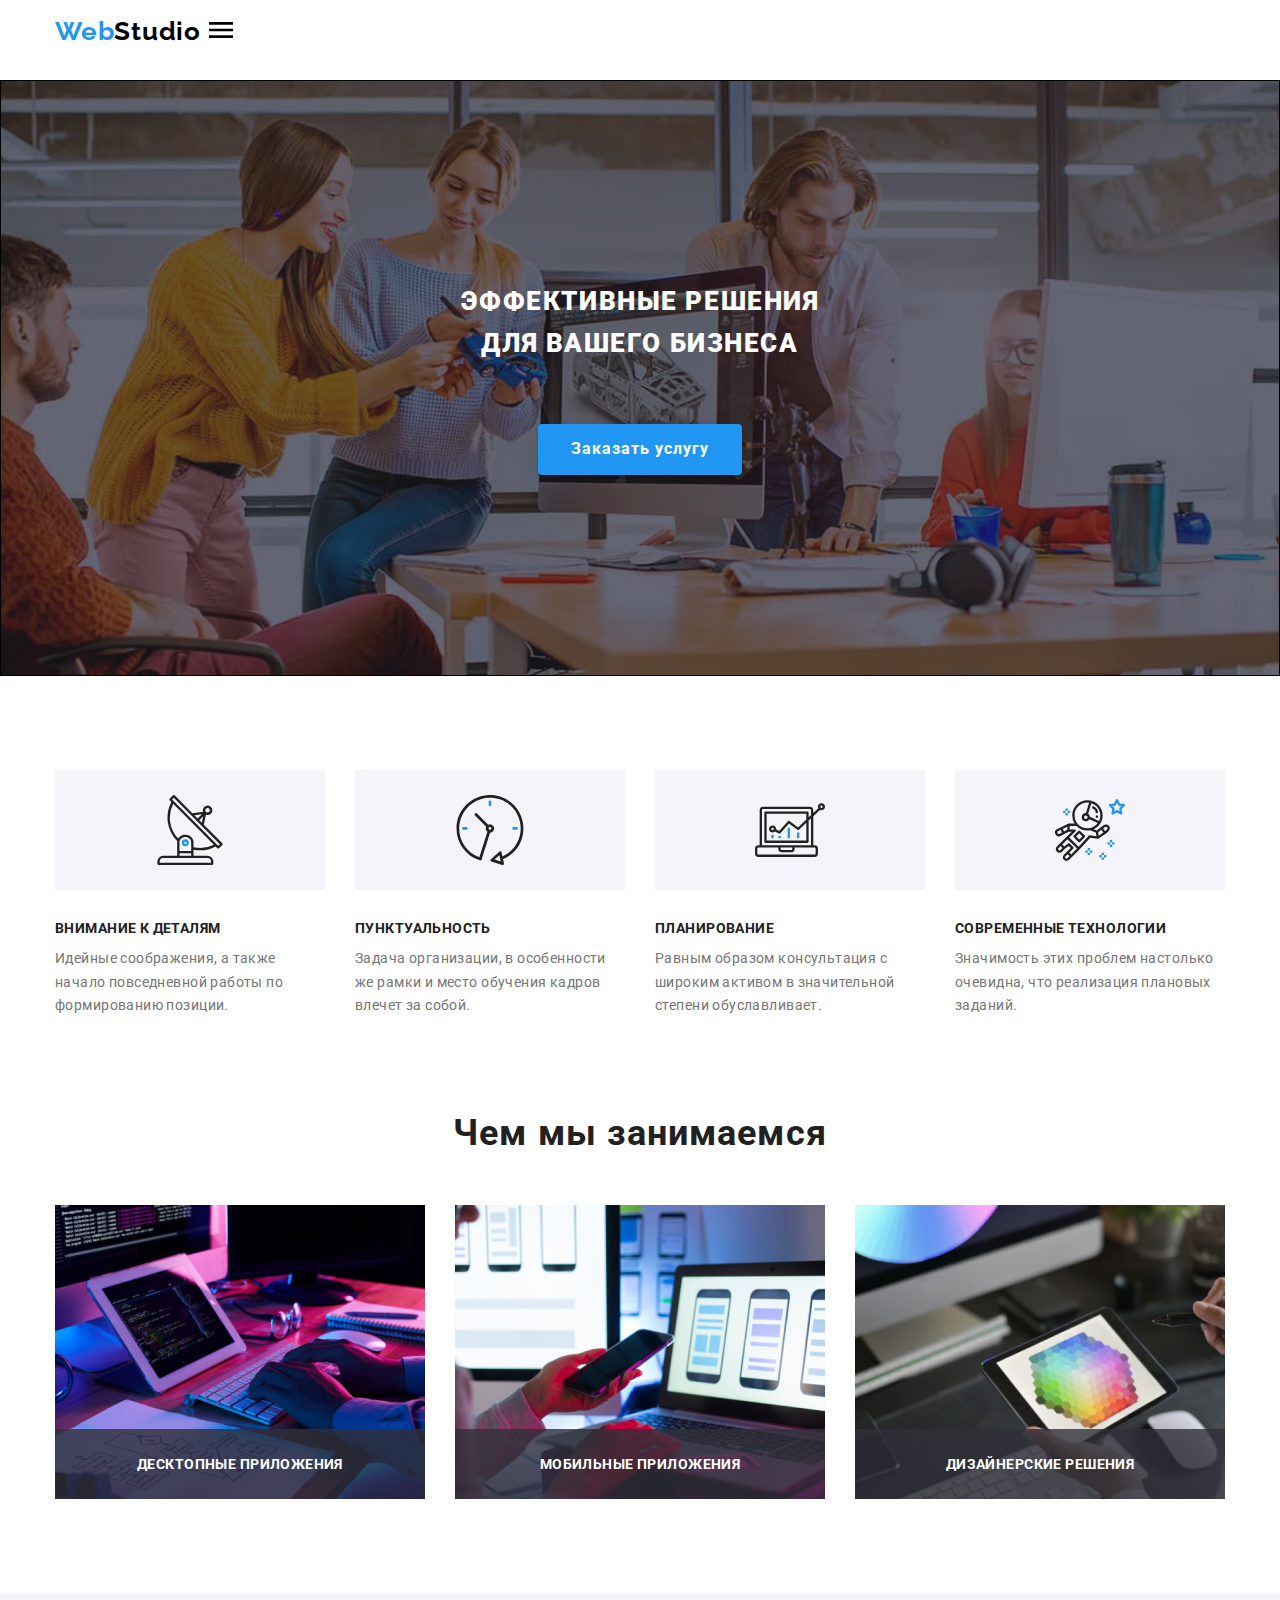
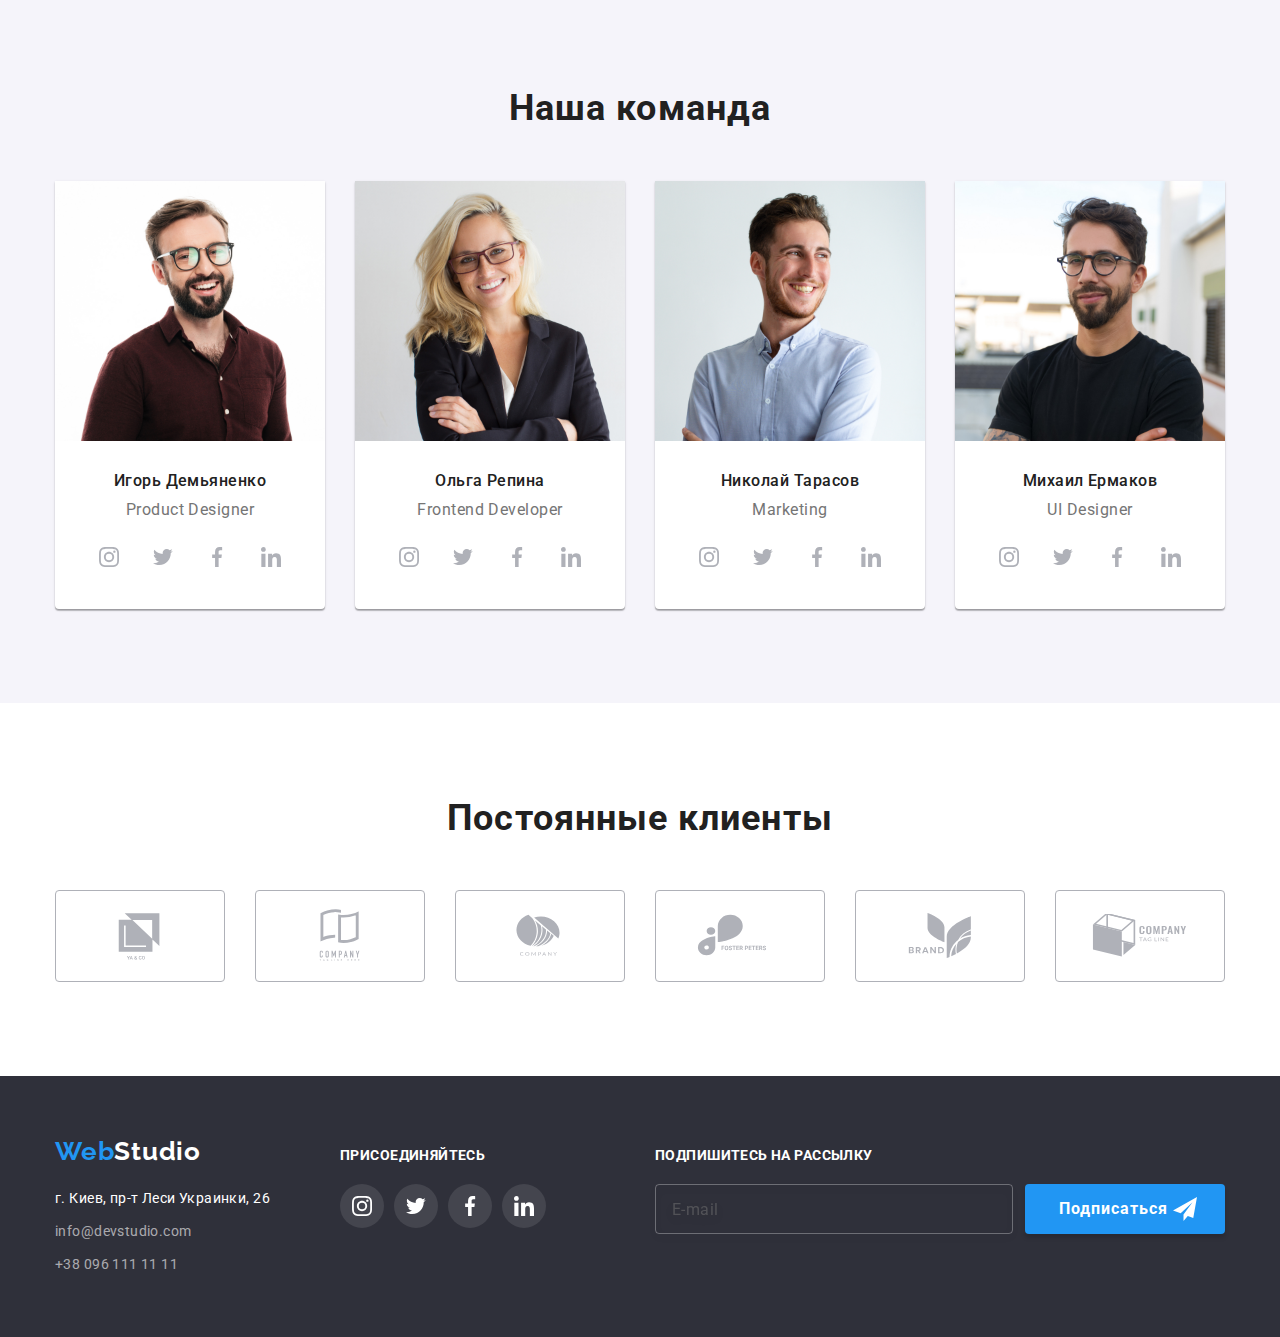
==== commit 75b48e9e: "сделано мобильное меню" ====
--- a/index.html
+++ b/index.html
@@ -25,44 +25,57 @@
     <link rel="stylesheet" href="./css/main.min.css"/>
     <title>Студия</title>
   </head>
-  <body>
+  <body">
     <!--Шапка-->
     <header class="header">
       <div class="container header__container">
-        <nav class="header__nav">
-          <a class="header__link" href="index.html">
-            <span class="header__logo">Web</span>Studio</a
-          >
-          <ul class="header__navigation">
-            <li class="header__item">
-              <a class="header__text current" href="index.html">Студия</a>
-            </li>
-            <li class="header__item">
-              <a class="header__text" href="portfolio.html">Портфолио</a>
-            </li>
-            <li class="header__item"><a class="header__text" href="#">Контакти</a></li>
-          </ul>
-        </nav>
-        <ul class="header__contacts">
-          <li class="header__item">
-            <a class="header__label header__label--color" href="mailto:info@devstudio.com">
-              <svg class="header__envelope">
-                  <use href="./images/symbol-defsnew.svg#icon-envelope">
-                  </use>
-                </svg>
-            info@devstudio.com</a
-            >
-          </li>
-          <li class="header__item">
-            <a class="header__label header__label--color" href="tel:+380961111111">
-              <svg class="header__smartphone">
-                  <use href="./images/symbol-defsnew.svg#icon-smartphone">
-                  </use>
-                </svg>
-              +38 096 111 11 11</a
-            >
-          </li>
-        </ul>
+        <a class="header__link" href="index.html">
+          <span class="header__logo">Web</span>Studio</a
+        >
+        <button type="button" class="header__button" data-menu-button aria-controls="menu-container">
+          <svg width="40" height="40">
+            <use class="icon-menu" href="./images/symbol-defs-menu.svg#icon-menu">
+            </use>
+            <use class="icon-cross" href="./images/symbol-defs-menu.svg#icon-close"></use>
+          </svg>
+        </button>
+        <div class="menu-container" id="menu-container" data-menu >
+          <div class="menu-container__item">
+            <nav class="header__nav">
+              <ul class="header__navigation">
+                <li class="header__item">
+                  <a class="header__text current" href="index.html">Студия</a>
+                </li>
+                <li class="header__item">
+                  <a class="header__text" href="portfolio.html">Портфолио</a>
+                </li>
+                <li class="header__item"><a class="header__text" href="#">Контакти</a></li>
+              </ul>
+            </nav>
+          </div>
+          <div>
+            <ul class="header__contacts">
+              <li class="header__item">
+                <a class="header__label header__label--color" href="mailto:info@devstudio.com">
+                  <svg class="header__envelope">
+                      <use href="./images/symbol-defsnew.svg#icon-envelope">
+                      </use>
+                    </svg>
+                info@devstudio.com</a
+                >
+              </li>
+              <li class="header__item">
+                <a class="header__label header__label--color" href="tel:+380961111111">
+                  <svg class="header__smartphone">
+                      <use href="./images/symbol-defsnew.svg#icon-smartphone">
+                      </use>
+                    </svg>
+                  +38 096 111 11 11</a
+                >
+              </li>
+            </ul>
+          </div>
+        </div>
       </div>
     </header>
       <section class="section choice-section">
@@ -537,5 +550,6 @@
       </div>
     </footer>
     <script src="./js/modal.js"></script>
+    <script src="./js/mobile-menu.js"></script>
   </body>
 </html>
--- a/css/main.min.css
+++ b/css/main.min.css
@@ -1 +1 @@
-:root{--color-choice: #2F303A;--color-main: #FFFFFF;--color-blue: #2196F3;--color-footer: #2F303A;--fotter-list: #FFFFFF;--heder-list: #212121;--color-text: #757575;--color-logo: #000000;--color-fotter-contact: rgba(255, 255, 255, 0.6);--color-button: #F5F4FA;--cardset-gap: 30px;--icon-gap: 10px;--box-shadow: 0px 1px 3px rgba(0, 0, 0, 0.12), 0px 1px 1px rgba(0, 0, 0, 0.14), 0px 2px 1px rgba(0, 0, 0, 0.2);--box-radius: 0px 0px 4px 4px;--button-radius: 4px 4px 4px 4px;--border-color: #EEEEEE;--border-color-nav: #ECECEC;--backgroung-color-hero: #C4C4C4;--fill-icon-socials: #AFB1B8;--cubik: cubic-bezier(0.4, 0, 0.2, 1);--background-color-img-box: rgba(47, 48, 58, 0.8)}.section{padding-top:94px;padding-bottom:94px}address{font-style:normal;font-style:inherit}.container{margin-left:auto;margin-right:auto;padding-left:15px;padding-right:15px}body{font-family:Roboto,sans-serif;color:var(--color-text);background-color:var(--color-main);font-size:14px;letter-spacing:.03em}h1,h2,h3,ul,p,ul{margin:0px;padding:0px;list-style-type:none}img{display:block;max-width:100%;height:auto}.header{border-bottom-style:solid;border-bottom-color:#ececec;border-width:1px}.header__container{display:-webkit-box;display:-ms-flexbox;display:flex;-webkit-box-align:center;-ms-flex-align:center;align-items:center}@media screen and (max-width: 480px){.header__container{max-width:480px}}.header__navigation{display:-webkit-box;display:-ms-flexbox;display:flex;margin:0;margin-left:93px;padding:0;-webkit-box-align:center;-ms-flex-align:center;align-items:center;font-weight:500;font-size:14px;line-height:1.2;color:#212121}.header__link{font-family:"Raleway",sans-serif;font-weight:700;font-size:26px;text-decoration:none;line-height:1.2;letter-spacing:.03em;color:var(--color-logo)}.header__nav{display:-webkit-box;display:-ms-flexbox;display:flex;margin:0;padding-top:24px;padding-bottom:25px}.header__logo{padding-top:24px;padding-bottom:25px;color:var(--color-blue);text-decoration:none}.header__text{padding-top:32px;padding-bottom:32px;-webkit-transition:color 250ms cubic-bezier(0.4, 0, 0.2, 1);transition:color 250ms cubic-bezier(0.4, 0, 0.2, 1);color:#212121;text-decoration:none}.header__text:hover{color:#2196f3}.header__text:focus{color:#fff}.current{position:relative;color:#2196f3}.current::after{content:"";position:absolute;width:100%;height:4px;bottom:-5px;left:0;border-radius:2px;background-color:#2196f3}.header__item{margin-left:50px}.header__item:first-child{margin-left:0px}.header__contacts{display:-webkit-box;display:-ms-flexbox;display:flex;margin:0;margin-left:auto;padding:0;padding-left:15px;padding-right:15px}.header__label{font-weight:500;font-size:14px;display:-webkit-box;display:-ms-flexbox;display:flex;-webkit-box-align:center;-ms-flex-align:center;align-items:center;line-height:1.7;text-decoration:none;letter-spacing:.03em;padding-top:32px;padding-bottom:32px;-webkit-transition:color 250ms cubic-bezier(0.4, 0, 0.2, 1);transition:color 250ms cubic-bezier(0.4, 0, 0.2, 1)}.header__label--color{color:#757575}.header__label:hover,.header__label:focus{color:#2196f3;-webkit-transition:color 250ms cubic-bezier(0.4, 0, 0.2, 1);transition:color 250ms cubic-bezier(0.4, 0, 0.2, 1)}.header__envelope{width:16px;height:12px;fill:#757575;margin-right:10px}.header__label:hover .header__envelope{fill:#2196f3;-webkit-transition:color 250ms cubic-bezier(0.4, 0, 0.2, 1);transition:color 250ms cubic-bezier(0.4, 0, 0.2, 1)}.header__smartphone{width:10px;height:16px;margin-right:10px;fill:#757575}.header__label:hover .header__smartphone{fill:#2196f3;-webkit-transition:color 250ms cubic-bezier(0.4, 0, 0.2, 1);transition:color 250ms cubic-bezier(0.4, 0, 0.2, 1)}.choice-section{display:block;text-align:center}.choice-section{background-color:var(--color-choice);padding-bottom:200px;padding-top:200px;max-width:1600px;margin:0 auto;background-image:-webkit-gradient(linear, left top, left bottom, color-stop(40%, rgba(47, 48, 58, 0.4)), color-stop(40%, rgba(47, 48, 58, 0.4))),url(../images/Img14.jpg);background-image:linear-gradient(rgba(47, 48, 58, 0.4) 40%, rgba(47, 48, 58, 0.4) 40%),url(../images/Img14.jpg);background-repeat:no-repeat;background-size:cover;background-position:center;border:1px solid var(--color-logo)}.hero-container{width:1200px;margin-left:auto;margin-right:auto;padding-left:15px;padding-right:15px}.hero{font-weight:900;font-size:44px;line-height:1.4;color:var(--color-main);margin:0 auto;text-transform:uppercase;letter-spacing:.06em;margin-bottom:30px;width:696px}.btn{background-color:var(--color-blue);border:1px solid rgba(0,0,0,0);cursor:pointer;color:var(--color-main);font-family:"Roboto",sans-serif;font-style:normal;font-weight:700;font-size:16px;line-height:1.8;letter-spacing:.06em;-webkit-box-shadow:var(--box-shadow);box-shadow:var(--box-shadow);border-radius:var(--button-radius);padding:10px 32px;margin-top:30px}.backdrop{position:fixed;top:0;left:0;width:100%;height:100%;z-index:1;opacity:1;visibility:visible;background-color:rgba(0,0,0,.2);-webkit-transition:opacity 250ms var(--cubik),visibility 250ms var(--cubik);transition:opacity 250ms var(--cubik),visibility 250ms var(--cubik)}.backdrop.is-hidden{opacity:0;pointer-events:none}.modal{position:absolute;top:50%;left:50%;-webkit-transform:translate(-50%, -50%);transform:translate(-50%, -50%);padding:40px;min-width:528px;min-height:581px;background-color:var(--color-main);-webkit-box-shadow:0px 1px 3px rgba(0,0,0,.12),0px 1px 1px rgba(0,0,0,.14),0px 2px 1px rgba(0,0,0,.2);box-shadow:0px 1px 3px rgba(0,0,0,.12),0px 1px 1px rgba(0,0,0,.14),0px 2px 1px rgba(0,0,0,.2);border-radius:4px;-webkit-transition:-webkit-transform 250ms var(--cubik);transition:-webkit-transform 250ms var(--cubik);transition:transform 250ms var(--cubik);transition:transform 250ms var(--cubik), -webkit-transform 250ms var(--cubik)}.modal-title{font-family:"Roboto";font-style:normal;font-weight:700;font-size:20px;line-height:1.15;text-align:center;letter-spacing:.03em;color:var(--heder-list);margin-bottom:30px}.form-name{margin-bottom:10px}.form-name-label{text-align:left;display:block;font-family:"Roboto",sans-serif;font-style:normal;font-weight:400;font-size:12px;line-height:1.16;letter-spacing:.01em;color:var(--color-text);margin-bottom:8px}.form-input{position:relative}.form-name-input{width:100%;height:40px;padding-top:12px;padding-right:42px;padding-bottom:12px;padding-left:42px;background:var(--fotter-list);border:1px solid rgba(33,33,33,.2);border-radius:4px;-webkit-transition-duration:250ms;transition-duration:250ms;-webkit-transition-timing-function:cubic-bezier(0.4, 0, 0.2, 1);transition-timing-function:cubic-bezier(0.4, 0, 0.2, 1);outline:none}::-webkit-input-placeholder{font-family:inherit;color:rgba(117,117,117,.5)}::-moz-placeholder{font-family:inherit;color:rgba(117,117,117,.5)}:-ms-input-placeholder{font-family:inherit;color:rgba(117,117,117,.5)}::-ms-input-placeholder{font-family:inherit;color:rgba(117,117,117,.5)}::placeholder{font-family:inherit;color:rgba(117,117,117,.5)}.form-name-input-textarea{padding-top:12px;padding-right:16px;padding-bottom:12px;padding-left:16px;height:120px;font-size:14px;line-height:1.14;letter-spacing:.01em;resize:none}.form-name-icon{position:absolute;left:15px;top:50%;-webkit-transform:translateY(-50%);transform:translateY(-50%);width:18px;height:18px;fill:var(--heder-list);-webkit-transition-duration:250ms;transition-duration:250ms;-webkit-transition-timing-function:cubic-bezier(0.4, 0, 0.2, 1);transition-timing-function:cubic-bezier(0.4, 0, 0.2, 1)}.form-name-input:focus{border:1px solid #2196f3;border-radius:4px}.form-name-input:focus+.form-name-icon{fill:#2196f3}.checkbox{display:-webkit-box;display:-ms-flexbox;display:flex}.checkbox-label{font-family:"Roboto";font-style:normal;font-weight:400;font-size:14px;letter-spacing:.03em;color:var(--tiele-text-color);-ms-flex-negative:0;flex-shrink:0;-webkit-box-align:center;-ms-flex-align:center;align-items:center;-webkit-box-pack:center;-ms-flex-pack:center;justify-content:center;margin-top:0px;margin-bottom:30px;margin-left:37px;display:inline-block}.checkbox-input:checked~.icon-bird{opacity:1}.icon-bird{position:absolute;fill:#fff;background:#2196f3;border:.2px solid #2196f3;border-radius:2px;opacity:0;-webkit-transition:opacity 250ms cubic-bezier(0.4, 0, 0.2, 1);transition:opacity 250ms cubic-bezier(0.4, 0, 0.2, 1)}.form-name-lable-text{color:var(--color-blue)}.checkbox-icon{position:absolute;left:52px}.checkbox-input{-webkit-appearance:none;-moz-appearance:none;appearance:none}.form-name-btn{cursor:pointer;color:#fff;background-color:var(--color-blue);font-style:normal;font-weight:700;font-size:16px;line-height:1.8;letter-spacing:.06em;width:200px;height:50px;border:none;-webkit-box-shadow:0px 4px 4px rgba(0,0,0,.15);box-shadow:0px 4px 4px rgba(0,0,0,.15);border-radius:4px;-webkit-transition-duration:250ms;transition-duration:250ms;-webkit-transition-timing-function:var(--cubik);transition-timing-function:var(--cubik)}.form-name-btn:hover,.form-name-btn:focus{color:var(--fotter-list);background-color:#188ce8;-webkit-box-shadow:0px 3px 1px rgba(0,0,0,.1),0px 1px 2px rgba(0,0,0,.08),0px 2px 2px rgba(0,0,0,.12);box-shadow:0px 3px 1px rgba(0,0,0,.1),0px 1px 2px rgba(0,0,0,.08),0px 2px 2px rgba(0,0,0,.12);border-radius:4px}.btn-close{position:absolute;width:30px;height:30px;top:0;right:0;margin-top:8px;margin-right:8px;cursor:pointer;background-color:var(--fotter-list);border:1px solid rgba(0,0,0,.1);border-radius:100%;-webkit-transition:color 250ms cubic-bezier(0.4, 0, 0.2, 1);transition:color 250ms cubic-bezier(0.4, 0, 0.2, 1)}.btn-close:hover{color:var(--color-blue);-webkit-transition:color 250ms cubic-bezier(0.4, 0, 0.2, 1);transition:color 250ms cubic-bezier(0.4, 0, 0.2, 1)}.visually-hidden{position:absolute;white-space:nowrap;width:1px;height:1px;overflow:hidden;border:0;padding:0;clip:rect(0 0 0 0);-webkit-clip-path:inset(50%);clip-path:inset(50%);margin:-1px}.main-list{display:-webkit-box;display:-ms-flexbox;display:flex;-ms-flex-wrap:wrap;flex-wrap:wrap}.item-list{width:270px;margin-right:30px}.item-list:nth-child(4n){margin-right:0}.icon-box{display:-webkit-box;display:-ms-flexbox;display:flex;-webkit-box-flex:content;-ms-flex:content;flex:content;-webkit-box-pack:center;-ms-flex-pack:center;justify-content:center;-webkit-box-align:center;-ms-flex-align:center;align-items:center;background-color:var(--color-button);width:270px;height:120px;margin-bottom:30px;border:1px solid rgba(0,0,0,0)}.icon-box:hover{border-radius:var(--box-radius);-webkit-box-shadow:0px 4px 4px;box-shadow:0px 4px 4px}.icon{background-color:var(--color-button);fill:var(--color-text)}.action{font-size:14px;line-height:1.2;text-transform:uppercase;color:var(--heder-list);letter-spacing:.03em}.description{font-size:14px;line-height:1.7;color:var(--color-text);letter-spacing:.03em;margin-top:10px}.about__section{padding-top:0}.about__title{font-weight:700;font-size:36px;line-height:1.2;color:#212121;letter-spacing:.03em;display:block;text-align:center;margin-bottom:50px}.img-box{display:-webkit-box;display:-ms-flexbox;display:flex;-ms-flex-wrap:wrap;flex-wrap:wrap}.img-box__item{position:relative;width:370px;margin-right:30px}.img-box__item:nth-child(3n){margin-right:0}.img-box__text{position:absolute;bottom:0;width:100%;padding:27px;margin:0;background-color:rgba(47,48,58,.8);color:#fff;text-transform:uppercase;font-weight:700;text-align:center}.team-section{padding-top:94px;padding-bottom:94px;background-color:var(--color-button)}.team{font-weight:700;font-size:36px;line-height:1.2;color:var(--heder-list);letter-spacing:.03em;display:block;text-align:center;margin:auto}.title-team{display:-webkit-box;display:-ms-flexbox;display:flex;-ms-flex-wrap:wrap;flex-wrap:wrap;margin-left:calc(-1*var(--cardset-gap));text-align:center;margin-top:50px}.title-team>.img-team{-ms-flex-preferred-size:calc(25% - var(--cardset-gap));flex-basis:calc(25% - var(--cardset-gap));margin-left:var(--cardset-gap);background-color:var(--color-main);-webkit-box-shadow:var(--box-shadow);box-shadow:var(--box-shadow);border-radius:var(--box-radius)}.card-content{padding-top:30px;padding-bottom:30px}.person{font-weight:500;font-size:16px;line-height:1.2;color:var(--heder-list);letter-spacing:.03em}.speciality{font-family:"Roboto",sans-serif;font-size:16px;line-height:1.2;color:var(--color-text);letter-spacing:.03em;margin-top:10px}.socials-list{display:-webkit-box;display:-ms-flexbox;display:flex;-ms-flex-wrap:wrap;flex-wrap:wrap;-ms-flex-preferred-size:calc(25% - var(--icon-gap));flex-basis:calc(25% - var(--icon-gap));-webkit-box-pack:center;-ms-flex-pack:center;justify-content:center;-webkit-box-align:center;-ms-flex-align:center;align-items:center;margin-top:16px}.socials-item{width:44px;height:44px;margin-left:10px}.socials-item:first-child{margin-left:0}.socials-link{width:100%;height:100%;display:-webkit-box;display:-ms-flexbox;display:flex;border-radius:100%;-webkit-box-pack:center;-ms-flex-pack:center;justify-content:center;-webkit-box-align:center;-ms-flex-align:center;align-items:center;fill:var(--fill-icon-socials);-webkit-transition:background-color 250ms var(--cubik),fill 250ms var(--cubik);transition:background-color 250ms var(--cubik),fill 250ms var(--cubik)}.socials-link:hover{fill:#fff;-webkit-transition:background-color 250ms var(--cubik),fill 250ms var(--cubik);transition:background-color 250ms var(--cubik),fill 250ms var(--cubik);background-color:var(--color-blue);border-radius:100%}.client-container{font-weight:700;font-size:36px;line-height:1.2;color:var(--heder-list);letter-spacing:.03em;display:block;text-align:center;margin:auto}.client-header{font-weight:700;font-size:36px;line-height:1.2;color:var(--heder-list);letter-spacing:.03em;display:block;text-align:center;margin-bottom:50px}.client-list{display:-webkit-box;display:-ms-flexbox;display:flex;-ms-flex-wrap:wrap;flex-wrap:wrap;-ms-flex-preferred-size:calc(16.6666666667% - var(--cardset-gap));flex-basis:calc(16.6666666667% - var(--cardset-gap));-webkit-box-pack:center;-ms-flex-pack:center;justify-content:center;-webkit-box-align:center;-ms-flex-align:center;align-items:center}.icon-client-item{display:-webkit-box;display:-ms-flexbox;display:flex;border:1px solid #afb1b8;border-radius:4px;width:170px;height:92px;margin-left:30px;-webkit-transition:border 250ms var(--cubik);transition:border 250ms var(--cubik)}.icon-client-item:first-child{margin-left:0}.icon-client-item:hover{border:1px solid var(--color-blue);border-radius:4px;-webkit-transition:border 250ms var(--cubik);transition:border 250ms var(--cubik)}.icon-group{display:-webkit-box;display:-ms-flexbox;display:flex;-webkit-box-pack:center;-ms-flex-pack:center;justify-content:center;-webkit-box-align:center;-ms-flex-align:center;align-items:center;fill:var(--fill-icon-socials);width:100%;height:100%;-webkit-transition:fill 250ms var(--cubik);transition:fill 250ms var(--cubik)}.icon-group:hover{fill:var(--color-blue);-webkit-transition:fill 250ms var(--cubik);transition:fill 250ms var(--cubik)}.filter{display:-webkit-box;display:-ms-flexbox;display:flex;-webkit-box-pack:center;-ms-flex-pack:center;justify-content:center;margin-bottom:50px;color:#000;font-family:Roboto,sans-serif}.filter__button{color:#000;background-color:#f5f4fa;border:1px solid rgba(0,0,0,0);cursor:pointer;font-family:"Roboto",sans-serif;font-style:normal;font-weight:500;font-size:16px;line-height:1.6;letter-spacing:.03em;-webkit-transition:background-color 250ms cubic-bezier(0.4, 0, 0.2, 1),color 250ms cubic-bezier(0.4, 0, 0.2, 1),-webkit-box-shadow 250ms cubic-bezier(0.4, 0, 0.2, 1);transition:background-color 250ms cubic-bezier(0.4, 0, 0.2, 1),color 250ms cubic-bezier(0.4, 0, 0.2, 1),-webkit-box-shadow 250ms cubic-bezier(0.4, 0, 0.2, 1);transition:background-color 250ms cubic-bezier(0.4, 0, 0.2, 1),color 250ms cubic-bezier(0.4, 0, 0.2, 1),box-shadow 250ms cubic-bezier(0.4, 0, 0.2, 1);transition:background-color 250ms cubic-bezier(0.4, 0, 0.2, 1),color 250ms cubic-bezier(0.4, 0, 0.2, 1),box-shadow 250ms cubic-bezier(0.4, 0, 0.2, 1),-webkit-box-shadow 250ms cubic-bezier(0.4, 0, 0.2, 1);margin-left:8px;border-radius:4px 4px 4px 4px;padding:6px 22px}.filter__button:hover,.filter__button:focus{background-color:#2196f3;color:#fff;-webkit-box-shadow:0px 1px 3px rgba(0,0,0,.12),0px 1px 1px rgba(0,0,0,.14),0px 2px 1px rgba(0,0,0,.2);box-shadow:0px 1px 3px rgba(0,0,0,.12),0px 1px 1px rgba(0,0,0,.14),0px 2px 1px rgba(0,0,0,.2)}.filter .filter__button:active{color:#fff;background-color:#2196f3}.app-list{display:-webkit-box;display:-ms-flexbox;display:flex;-ms-flex-wrap:wrap;flex-wrap:wrap;margin-left:calc(-1*var(--cardset-gap))}.app-list>.item-app{-ms-flex-preferred-size:calc(33.3333333333% - var(--cardset-gap));flex-basis:calc(33.3333333333% - var(--cardset-gap));margin-left:var(--cardset-gap);margin-top:30px;background-color:var(--color-main)}.app-list>.item-app:nth-child(-n+3){margin-top:0px}.app-content{padding-top:20px;padding-right:24px;padding-bottom:20px;padding-left:24px;border-right:solid 1px var(--border-color);border-bottom:solid 1px var(--border-color);border-left:solid 1px var(--border-color)}.product-link{display:block;text-decoration:none;color:inherit;-webkit-transition:-webkit-box-shadow 250ms var(--cubik);transition:-webkit-box-shadow 250ms var(--cubik);transition:box-shadow 250ms var(--cubik);transition:box-shadow 250ms var(--cubik), -webkit-box-shadow 250ms var(--cubik)}.product-link:hover{-webkit-box-shadow:0px 1px 1px rgba(0,0,0,.12),0px 4px 4px rgba(0,0,0,.06),1px 4px 6px rgba(0,0,0,.16);box-shadow:0px 1px 1px rgba(0,0,0,.12),0px 4px 4px rgba(0,0,0,.06),1px 4px 6px rgba(0,0,0,.16)}.product-link:focus{-webkit-box-shadow:0px 1px 1px rgba(0,0,0,.12),0px 4px 4px rgba(0,0,0,.06),1px 4px 6px rgba(0,0,0,.16);box-shadow:0px 1px 1px rgba(0,0,0,.12),0px 4px 4px rgba(0,0,0,.06),1px 4px 6px rgba(0,0,0,.16)}.product-link-content{position:relative;overflow:hidden}.product-link-overlay{position:absolute;top:0;width:100%;height:100%;display:-webkit-box;display:-ms-flexbox;display:flex;-webkit-box-align:center;-ms-flex-align:center;align-items:center;padding:24px;background-color:rgba(33,150,243,.9);font-size:18px;line-height:1.56;color:var(--color-main);-webkit-transform:translateY(100%);transform:translateY(100%);-webkit-transition:-webkit-transform 250ms var(--cubik);transition:-webkit-transform 250ms var(--cubik);transition:transform 250ms var(--cubik);transition:transform 250ms var(--cubik), -webkit-transform 250ms var(--cubik)}.product-link:hover .product-link-overlay{-webkit-transform:translateY(0);transform:translateY(0)}.type{font-family:"Roboto",sans-serif;font-size:16px;line-height:1.9;color:var(--color-text);letter-spacing:.03em}.product{font-family:"Roboto",sans-serif;font-weight:700;font-size:18px;line-height:2;color:var(--heder-list);letter-spacing:.06em;margin-bottom:4px}.footer{color:var(--fotter-list);background-color:var(--color-footer);padding-top:60px;padding-bottom:60px}.footer-container{display:-webkit-box;display:-ms-flexbox;display:flex;-webkit-box-align:baseline;-ms-flex-align:baseline;align-items:baseline}.logo-fotter{font-family:"Raleway",sans-serif;font-weight:700;font-size:26px;text-decoration:none;line-height:1.2;letter-spacing:.03em;color:var(--color-main)}.color-logo-fotter{color:var(--color-blue);text-decoration:none;margin-top:60px;margin-bottom:20px}.address-footer{margin-top:20px}.address-list:not(:last-child){margin-bottom:9px}.contact-list{color:var(--color-fotter-contact);font-style:normal;font-size:14px;line-height:1.7;text-decoration:none;letter-spacing:.03em}.contact-list:hover{color:var(--color-blue);-webkit-transition:color 250ms var(--cubik);transition:color 250ms var(--cubik)}.contact-list:focus{color:var(--fotter-list)}.map{color:var(--color-main);font-style:normal;font-size:14px;line-height:1.7;letter-spacing:.03em}.footer-icon-box{width:206px;height:80px;margin-left:70px}.footer-icon-header{font-family:"Roboto";font-style:normal;font-weight:700;font-size:14px;line-height:1.14;letter-spacing:.03em;text-transform:uppercase}.footer-icon-list{display:-webkit-box;display:-ms-flexbox;display:flex;-ms-flex-wrap:wrap;flex-wrap:wrap;-ms-flex-preferred-size:calc(25% - var(--icon-gap));flex-basis:calc(25% - var(--icon-gap));-webkit-box-pack:center;-ms-flex-pack:center;justify-content:center;-webkit-box-align:center;-ms-flex-align:center;align-items:center;margin-top:20px}.socials-link-footer{width:100%;height:100%;display:-webkit-box;display:-ms-flexbox;display:flex;-webkit-box-pack:center;-ms-flex-pack:center;justify-content:center;-webkit-box-align:center;-ms-flex-align:center;align-items:center;fill:var(--color-main);background-color:rgba(255,255,255,.1);border-radius:50%;-webkit-transition:background-color 250ms var(--cubik),fill 250ms var(--cubik);transition:background-color 250ms var(--cubik),fill 250ms var(--cubik)}.socials-link-footer:hover{fill:#fff;-webkit-transition:background-color 250ms var(--cubik),fill 250ms var(--cubik);transition:background-color 250ms var(--cubik),fill 250ms var(--cubik);background-color:var(--color-blue);border-radius:100%}.socials-item{width:44px;height:44px;margin-left:10px}.socials-item:first-child{margin-left:0}.subscribe-form{margin-left:auto}.subscribe-label{display:-webkit-box;display:-ms-flexbox;display:flex;-webkit-box-orient:vertical;-webkit-box-direction:normal;-ms-flex-direction:column;flex-direction:column;cursor:pointer;font-family:"Roboto";font-style:normal;text-transform:uppercase;font-weight:700;font-size:14px;line-height:1.14;letter-spacing:.03em;color:#fff;margin-bottom:20px}.subscribe-control{display:-webkit-box;display:-ms-flexbox;display:flex;position:relative}.subscribe-input{display:-webkit-box;display:-ms-flexbox;display:flex;padding-left:16px;width:358px;height:50px;font-family:"Roboto";font-style:normal;font-weight:400;font-size:16px;line-height:1.25;letter-spacing:inherit;background-color:inherit;color:#fff;border:1px solid rgba(255,255,255,.3);-webkit-filter:drop-shadow(0px 4px 4px rgba(0, 0, 0, 0.15));filter:drop-shadow(0px 4px 4px rgba(0, 0, 0, 0.15));border-radius:4px}.subscribe-icon{position:absolute;right:28px;top:50%;-webkit-transform:translateY(-50%);transform:translateY(-50%);-webkit-transition-duration:250ms;transition-duration:250ms;-webkit-transition-timing-function:cubic-bezier(0.4, 0, 0.2, 1);transition-timing-function:cubic-bezier(0.4, 0, 0.2, 1);fill:var(--fotter-list)}.subscribe-btn{display:-webkit-box;display:-ms-flexbox;display:flex;-webkit-box-align:center;-ms-flex-align:center;align-items:center;-webkit-box-pack:center;-ms-flex-pack:center;justify-content:center;display:-webkit-inline-box;display:-ms-inline-flexbox;display:inline-flex;margin:auto;padding-top:10px;padding-right:29px;padding-bottom:10px;cursor:pointer;margin-left:12px;color:#fff;background-color:#2196f3;font-style:normal;font-weight:700;font-size:16px;line-height:1.87;letter-spacing:.06em;min-width:200px;min-height:50px;border:none;-webkit-box-shadow:0px 4px 4px rgba(0,0,0,.15);box-shadow:0px 4px 4px rgba(0,0,0,.15);border-radius:4px;-webkit-transition-duration:250ms;transition-duration:250ms;-webkit-transition-timing-function:cubic-bezier(0.4, 0, 0.2, 1);transition-timing-function:cubic-bezier(0.4, 0, 0.2, 1)}.subscribe-btn:hover,.subscribe-btn:focus{color:var(--fotter-list);background-color:#188ce8;-webkit-box-shadow:0px 3px 1px rgba(0,0,0,.1),0px 1px 2px rgba(0,0,0,.08),0px 2px 2px rgba(0,0,0,.12);box-shadow:0px 3px 1px rgba(0,0,0,.1),0px 1px 2px rgba(0,0,0,.08),0px 2px 2px rgba(0,0,0,.12);border-radius:4px}/*# sourceMappingURL=main.min.css.map */+:root{--color-choice: #2F303A;--color-main: #FFFFFF;--color-blue: #2196F3;--color-footer: #2F303A;--fotter-list: #FFFFFF;--heder-list: #212121;--color-text: #757575;--color-logo: #000000;--color-fotter-contact: rgba(255, 255, 255, 0.6);--color-button: #F5F4FA;--cardset-gap: 30px;--icon-gap: 10px;--box-shadow: 0px 1px 3px rgba(0, 0, 0, 0.12), 0px 1px 1px rgba(0, 0, 0, 0.14), 0px 2px 1px rgba(0, 0, 0, 0.2);--box-radius: 0px 0px 4px 4px;--button-radius: 4px 4px 4px 4px;--border-color: #EEEEEE;--border-color-nav: #ECECEC;--backgroung-color-hero: #C4C4C4;--fill-icon-socials: #AFB1B8;--cubik: cubic-bezier(0.4, 0, 0.2, 1);--background-color-img-box: rgba(47, 48, 58, 0.8)}.section{padding-top:94px;padding-bottom:94px}address{font-style:normal;font-style:inherit}.container{margin-left:auto;margin-right:auto;padding-left:15px;padding-right:15px}body{min-width:320px;margin-right:auto;margin-left:auto;font-family:Roboto,sans-serif;color:var(--color-text);background-color:var(--color-main);font-size:14px;letter-spacing:.03em}h1,h2,h3,ul,p,ul{margin:0px;padding:0px;list-style-type:none}img{display:block;max-width:100%;height:auto}.container{margin-left:auto;margin-right:auto;padding-left:15px;padding-right:15px}@media screen and (min-width: 480px){.container{width:480px}}@media screen and (min-width: 768px){.container{min-width:768px}}@media screen and (min-width: 1200px){.container{min-width:1200px}}.header{width:100%;height:60px;position:relative}@media screen and (min-width: 768px){.header{height:80px}}.header__container{display:-webkit-box;display:-ms-flexbox;display:flex;-webkit-box-align:center;-ms-flex-align:center;align-items:center}@media screen and (max-width: 479px){.header__container{max-width:479px}}@media screen and (max-width: 1199px){.header__container{-webkit-box-pack:justify;-ms-flex-pack:justify;justify-content:space-between}}.header__button{display:block;position:relative;border:none;z-index:20;padding:0;margin-top:10px;margin-bottom:10px;color:#212121;background-color:rgba(0,0,0,0);cursor:pointer;-webkit-transition-property:color;transition-property:color;-webkit-transition-duration:250ms;transition-duration:250ms;-webkit-transition-timing-function:cubic-bezier(0.4, 0, 0.2, 1);transition-timing-function:cubic-bezier(0.4, 0, 0.2, 1)}.header__button .icon-cross{display:none}.header__button.is-open .icon-cross{display:block}.header__button.is-open .icon-menu{display:none}.icon-menu:hover{fill:#2196f3}.icon-menu:focus{fill:#2196f3}.icon-cross:hover{fill:#2196f3}.menu-container{display:none;position:absolute;top:0;left:0;width:100%}.menu-container.is-open{display:block;background-color:#fff}.header__navigation{margin-top:48px;margin-left:40px;font-family:"Roboto";font-weight:500;font-size:40px;line-height:1.2;color:#212121}.header__link{font-family:"Raleway",sans-serif;font-weight:700;font-size:26px;text-decoration:none;line-height:1.2;letter-spacing:.03em;color:var(--color-logo)}.header__logo{padding-top:16px;padding-bottom:16px;color:var(--color-blue);text-decoration:none}.header__text{margin-bottom:32px;-webkit-transition:color 250ms cubic-bezier(0.4, 0, 0.2, 1);transition:color 250ms cubic-bezier(0.4, 0, 0.2, 1);color:#212121;text-decoration:none}.header__text:hover{color:#2196f3}.header__text:focus{color:#2196f3}.header__item{margin-bottom:32px}.header__item:last-child{margin-left:0px}.header__contacts{margin-top:306px;margin-left:40px;padding:0}@media screen and (max-width: 767px){.header__contacts{display:-webkit-box;display:-ms-flexbox;display:flex;-webkit-box-orient:vertical;-webkit-box-direction:reverse;-ms-flex-direction:column-reverse;flex-direction:column-reverse}}.header__label{font-weight:500;font-size:14px;-webkit-box-align:center;-ms-flex-align:center;align-items:center;line-height:1.7;text-decoration:none;letter-spacing:.03em;padding-bottom:32px;-webkit-transition:color 250ms cubic-bezier(0.4, 0, 0.2, 1);transition:color 250ms cubic-bezier(0.4, 0, 0.2, 1)}@media screen and (min-width: 480px){.header__label{font-size:34px}}.header__label--color{color:#757575}.header__label:hover,.header__label:focus{color:#2196f3;-webkit-transition:color 250ms cubic-bezier(0.4, 0, 0.2, 1);transition:color 250ms cubic-bezier(0.4, 0, 0.2, 1)}.header__envelope{width:16px;height:12px;fill:#757575;margin-right:10px}@media screen and (max-width: 768px){.header__envelope{display:none}}.header__label:hover .header__envelope{fill:#2196f3;-webkit-transition:color 250ms cubic-bezier(0.4, 0, 0.2, 1);transition:color 250ms cubic-bezier(0.4, 0, 0.2, 1)}.header__smartphone{width:10px;height:16px;margin-right:10px;fill:#757575}@media screen and (max-width: 768px){.header__smartphone{display:none}}.header__label:hover .header__smartphone{fill:#2196f3;-webkit-transition:color 250ms cubic-bezier(0.4, 0, 0.2, 1);transition:color 250ms cubic-bezier(0.4, 0, 0.2, 1)}.choice-section{display:block;text-align:center}.choice-section{background-color:var(--color-choice);padding-bottom:200px;padding-top:200px;max-width:1600px;margin:0 auto;background-image:-webkit-gradient(linear, left top, left bottom, color-stop(40%, rgba(47, 48, 58, 0.4)), color-stop(40%, rgba(47, 48, 58, 0.4))),url(../images/Img14.jpg);background-image:linear-gradient(rgba(47, 48, 58, 0.4) 40%, rgba(47, 48, 58, 0.4) 40%),url(../images/Img14.jpg);background-repeat:no-repeat;background-size:cover;background-position:center;border:1px solid var(--color-logo)}.hero-container{margin-left:auto;margin-right:auto;padding-left:15px;padding-right:15px}@media screen and (min-width: 480px){.hero-container{min-width:480px}}.hero{font-weight:900;font-size:26px;line-height:1.6;color:var(--color-main);margin:0 auto;text-align:center;text-transform:uppercase;letter-spacing:.06em;margin-left:auto;margin-right:auto;margin-bottom:30px;max-width:360px}.btn{background-color:var(--color-blue);border:1px solid rgba(0,0,0,0);cursor:pointer;color:var(--color-main);font-family:"Roboto",sans-serif;font-style:normal;font-weight:700;font-size:16px;line-height:1.8;letter-spacing:.06em;-webkit-box-shadow:var(--box-shadow);box-shadow:var(--box-shadow);border-radius:var(--button-radius);padding:10px 32px;margin-top:30px}.backdrop{position:fixed;top:0;left:0;width:100%;height:100%;z-index:1;opacity:1;visibility:visible;background-color:rgba(0,0,0,.2);-webkit-transition:opacity 250ms var(--cubik),visibility 250ms var(--cubik);transition:opacity 250ms var(--cubik),visibility 250ms var(--cubik)}.backdrop.is-hidden{opacity:0;pointer-events:none}.modal{position:absolute;top:50%;left:50%;-webkit-transform:translate(-50%, -50%);transform:translate(-50%, -50%);padding:40px;min-width:528px;min-height:581px;background-color:var(--color-main);-webkit-box-shadow:0px 1px 3px rgba(0,0,0,.12),0px 1px 1px rgba(0,0,0,.14),0px 2px 1px rgba(0,0,0,.2);box-shadow:0px 1px 3px rgba(0,0,0,.12),0px 1px 1px rgba(0,0,0,.14),0px 2px 1px rgba(0,0,0,.2);border-radius:4px;-webkit-transition:-webkit-transform 250ms var(--cubik);transition:-webkit-transform 250ms var(--cubik);transition:transform 250ms var(--cubik);transition:transform 250ms var(--cubik), -webkit-transform 250ms var(--cubik)}.modal-title{font-family:"Roboto";font-style:normal;font-weight:700;font-size:20px;line-height:1.15;text-align:center;letter-spacing:.03em;color:var(--heder-list);margin-bottom:30px}.form-name{margin-bottom:10px}.form-name-label{text-align:left;display:block;font-family:"Roboto",sans-serif;font-style:normal;font-weight:400;font-size:12px;line-height:1.16;letter-spacing:.01em;color:var(--color-text);margin-bottom:8px}.form-input{position:relative}.form-name-input{width:100%;height:40px;padding-top:12px;padding-right:42px;padding-bottom:12px;padding-left:42px;background:var(--fotter-list);border:1px solid rgba(33,33,33,.2);border-radius:4px;-webkit-transition-duration:250ms;transition-duration:250ms;-webkit-transition-timing-function:cubic-bezier(0.4, 0, 0.2, 1);transition-timing-function:cubic-bezier(0.4, 0, 0.2, 1);outline:none}::-webkit-input-placeholder{font-family:inherit;color:rgba(117,117,117,.5)}::-moz-placeholder{font-family:inherit;color:rgba(117,117,117,.5)}:-ms-input-placeholder{font-family:inherit;color:rgba(117,117,117,.5)}::-ms-input-placeholder{font-family:inherit;color:rgba(117,117,117,.5)}::placeholder{font-family:inherit;color:rgba(117,117,117,.5)}.form-name-input-textarea{padding-top:12px;padding-right:16px;padding-bottom:12px;padding-left:16px;height:120px;font-size:14px;line-height:1.14;letter-spacing:.01em;resize:none}.form-name-icon{position:absolute;left:15px;top:50%;-webkit-transform:translateY(-50%);transform:translateY(-50%);width:18px;height:18px;fill:var(--heder-list);-webkit-transition-duration:250ms;transition-duration:250ms;-webkit-transition-timing-function:cubic-bezier(0.4, 0, 0.2, 1);transition-timing-function:cubic-bezier(0.4, 0, 0.2, 1)}.form-name-input:focus{border:1px solid #2196f3;border-radius:4px}.form-name-input:focus+.form-name-icon{fill:#2196f3}.checkbox{display:-webkit-box;display:-ms-flexbox;display:flex}.checkbox-label{font-family:"Roboto";font-style:normal;font-weight:400;font-size:14px;letter-spacing:.03em;color:var(--tiele-text-color);-ms-flex-negative:0;flex-shrink:0;-webkit-box-align:center;-ms-flex-align:center;align-items:center;-webkit-box-pack:center;-ms-flex-pack:center;justify-content:center;margin-top:0px;margin-bottom:30px;margin-left:37px;display:inline-block}.checkbox-input:checked~.icon-bird{opacity:1}.icon-bird{position:absolute;fill:#fff;background:#2196f3;border:.2px solid #2196f3;border-radius:2px;opacity:0;-webkit-transition:opacity 250ms cubic-bezier(0.4, 0, 0.2, 1);transition:opacity 250ms cubic-bezier(0.4, 0, 0.2, 1)}.form-name-lable-text{color:var(--color-blue)}.checkbox-icon{position:absolute;left:52px}.checkbox-input{-webkit-appearance:none;-moz-appearance:none;appearance:none}.form-name-btn{cursor:pointer;color:#fff;background-color:var(--color-blue);font-style:normal;font-weight:700;font-size:16px;line-height:1.8;letter-spacing:.06em;width:200px;height:50px;border:none;-webkit-box-shadow:0px 4px 4px rgba(0,0,0,.15);box-shadow:0px 4px 4px rgba(0,0,0,.15);border-radius:4px;-webkit-transition-duration:250ms;transition-duration:250ms;-webkit-transition-timing-function:var(--cubik);transition-timing-function:var(--cubik)}.form-name-btn:hover,.form-name-btn:focus{color:var(--fotter-list);background-color:#188ce8;-webkit-box-shadow:0px 3px 1px rgba(0,0,0,.1),0px 1px 2px rgba(0,0,0,.08),0px 2px 2px rgba(0,0,0,.12);box-shadow:0px 3px 1px rgba(0,0,0,.1),0px 1px 2px rgba(0,0,0,.08),0px 2px 2px rgba(0,0,0,.12);border-radius:4px}.btn-close{position:absolute;width:30px;height:30px;top:0;right:0;margin-top:8px;margin-right:8px;cursor:pointer;background-color:var(--fotter-list);border:1px solid rgba(0,0,0,.1);border-radius:100%;-webkit-transition:color 250ms cubic-bezier(0.4, 0, 0.2, 1);transition:color 250ms cubic-bezier(0.4, 0, 0.2, 1)}.btn-close:hover{color:var(--color-blue);-webkit-transition:color 250ms cubic-bezier(0.4, 0, 0.2, 1);transition:color 250ms cubic-bezier(0.4, 0, 0.2, 1)}.visually-hidden{position:absolute;white-space:nowrap;width:1px;height:1px;overflow:hidden;border:0;padding:0;clip:rect(0 0 0 0);-webkit-clip-path:inset(50%);clip-path:inset(50%);margin:-1px}.main-list{display:-webkit-box;display:-ms-flexbox;display:flex;-ms-flex-wrap:wrap;flex-wrap:wrap}.item-list{width:270px;margin-right:30px}.item-list:nth-child(4n){margin-right:0}.icon-box{display:-webkit-box;display:-ms-flexbox;display:flex;-webkit-box-flex:content;-ms-flex:content;flex:content;-webkit-box-pack:center;-ms-flex-pack:center;justify-content:center;-webkit-box-align:center;-ms-flex-align:center;align-items:center;background-color:var(--color-button);width:270px;height:120px;margin-bottom:30px;border:1px solid rgba(0,0,0,0)}.icon-box:hover{border-radius:var(--box-radius);-webkit-box-shadow:0px 4px 4px;box-shadow:0px 4px 4px}.icon{background-color:var(--color-button);fill:var(--color-text)}.action{font-size:14px;line-height:1.2;text-transform:uppercase;color:var(--heder-list);letter-spacing:.03em}.description{font-size:14px;line-height:1.7;color:var(--color-text);letter-spacing:.03em;margin-top:10px}.about__section{padding-top:0}.about__title{font-weight:700;font-size:36px;line-height:1.2;color:#212121;letter-spacing:.03em;display:block;text-align:center;margin-bottom:50px}.img-box{display:-webkit-box;display:-ms-flexbox;display:flex;-ms-flex-wrap:wrap;flex-wrap:wrap}.img-box__item{position:relative;width:370px;margin-right:30px}.img-box__item:nth-child(3n){margin-right:0}.img-box__text{position:absolute;bottom:0;width:100%;padding:27px;margin:0;background-color:rgba(47,48,58,.8);color:#fff;text-transform:uppercase;font-weight:700;text-align:center}.team-section{padding-top:94px;padding-bottom:94px;background-color:var(--color-button)}.team{font-weight:700;font-size:36px;line-height:1.2;color:var(--heder-list);letter-spacing:.03em;display:block;text-align:center;margin:auto}.title-team{display:-webkit-box;display:-ms-flexbox;display:flex;-ms-flex-wrap:wrap;flex-wrap:wrap;margin-left:calc(-1*var(--cardset-gap));text-align:center;margin-top:50px}.title-team>.img-team{-ms-flex-preferred-size:calc(25% - var(--cardset-gap));flex-basis:calc(25% - var(--cardset-gap));margin-left:var(--cardset-gap);background-color:var(--color-main);-webkit-box-shadow:var(--box-shadow);box-shadow:var(--box-shadow);border-radius:var(--box-radius)}.card-content{padding-top:30px;padding-bottom:30px}.person{font-weight:500;font-size:16px;line-height:1.2;color:var(--heder-list);letter-spacing:.03em}.speciality{font-family:"Roboto",sans-serif;font-size:16px;line-height:1.2;color:var(--color-text);letter-spacing:.03em;margin-top:10px}.socials-list{display:-webkit-box;display:-ms-flexbox;display:flex;-ms-flex-wrap:wrap;flex-wrap:wrap;-ms-flex-preferred-size:calc(25% - var(--icon-gap));flex-basis:calc(25% - var(--icon-gap));-webkit-box-pack:center;-ms-flex-pack:center;justify-content:center;-webkit-box-align:center;-ms-flex-align:center;align-items:center;margin-top:16px}.socials-item{width:44px;height:44px;margin-left:10px}.socials-item:first-child{margin-left:0}.socials-link{width:100%;height:100%;display:-webkit-box;display:-ms-flexbox;display:flex;border-radius:100%;-webkit-box-pack:center;-ms-flex-pack:center;justify-content:center;-webkit-box-align:center;-ms-flex-align:center;align-items:center;fill:var(--fill-icon-socials);-webkit-transition:background-color 250ms var(--cubik),fill 250ms var(--cubik);transition:background-color 250ms var(--cubik),fill 250ms var(--cubik)}.socials-link:hover{fill:#fff;-webkit-transition:background-color 250ms var(--cubik),fill 250ms var(--cubik);transition:background-color 250ms var(--cubik),fill 250ms var(--cubik);background-color:var(--color-blue);border-radius:100%}.client-container{font-weight:700;font-size:36px;line-height:1.2;color:var(--heder-list);letter-spacing:.03em;display:block;text-align:center;margin:auto}.client-header{font-weight:700;font-size:36px;line-height:1.2;color:var(--heder-list);letter-spacing:.03em;display:block;text-align:center;margin-bottom:50px}.client-list{display:-webkit-box;display:-ms-flexbox;display:flex;-ms-flex-wrap:wrap;flex-wrap:wrap;-ms-flex-preferred-size:calc(16.6666666667% - var(--cardset-gap));flex-basis:calc(16.6666666667% - var(--cardset-gap));-webkit-box-pack:center;-ms-flex-pack:center;justify-content:center;-webkit-box-align:center;-ms-flex-align:center;align-items:center}.icon-client-item{display:-webkit-box;display:-ms-flexbox;display:flex;border:1px solid #afb1b8;border-radius:4px;width:170px;height:92px;margin-left:30px;-webkit-transition:border 250ms var(--cubik);transition:border 250ms var(--cubik)}.icon-client-item:first-child{margin-left:0}.icon-client-item:hover{border:1px solid var(--color-blue);border-radius:4px;-webkit-transition:border 250ms var(--cubik);transition:border 250ms var(--cubik)}.icon-group{display:-webkit-box;display:-ms-flexbox;display:flex;-webkit-box-pack:center;-ms-flex-pack:center;justify-content:center;-webkit-box-align:center;-ms-flex-align:center;align-items:center;fill:var(--fill-icon-socials);width:100%;height:100%;-webkit-transition:fill 250ms var(--cubik);transition:fill 250ms var(--cubik)}.icon-group:hover{fill:var(--color-blue);-webkit-transition:fill 250ms var(--cubik);transition:fill 250ms var(--cubik)}.filter{display:-webkit-box;display:-ms-flexbox;display:flex;-webkit-box-pack:center;-ms-flex-pack:center;justify-content:center;margin-bottom:50px;color:#000;font-family:Roboto,sans-serif}.filter__button{color:#000;background-color:#f5f4fa;border:1px solid rgba(0,0,0,0);cursor:pointer;font-family:"Roboto",sans-serif;font-style:normal;font-weight:500;font-size:16px;line-height:1.6;letter-spacing:.03em;-webkit-transition:background-color 250ms cubic-bezier(0.4, 0, 0.2, 1),color 250ms cubic-bezier(0.4, 0, 0.2, 1),-webkit-box-shadow 250ms cubic-bezier(0.4, 0, 0.2, 1);transition:background-color 250ms cubic-bezier(0.4, 0, 0.2, 1),color 250ms cubic-bezier(0.4, 0, 0.2, 1),-webkit-box-shadow 250ms cubic-bezier(0.4, 0, 0.2, 1);transition:background-color 250ms cubic-bezier(0.4, 0, 0.2, 1),color 250ms cubic-bezier(0.4, 0, 0.2, 1),box-shadow 250ms cubic-bezier(0.4, 0, 0.2, 1);transition:background-color 250ms cubic-bezier(0.4, 0, 0.2, 1),color 250ms cubic-bezier(0.4, 0, 0.2, 1),box-shadow 250ms cubic-bezier(0.4, 0, 0.2, 1),-webkit-box-shadow 250ms cubic-bezier(0.4, 0, 0.2, 1);margin-left:8px;border-radius:4px 4px 4px 4px;padding:6px 22px}.filter__button:hover,.filter__button:focus{background-color:#2196f3;color:#fff;-webkit-box-shadow:0px 1px 3px rgba(0,0,0,.12),0px 1px 1px rgba(0,0,0,.14),0px 2px 1px rgba(0,0,0,.2);box-shadow:0px 1px 3px rgba(0,0,0,.12),0px 1px 1px rgba(0,0,0,.14),0px 2px 1px rgba(0,0,0,.2)}.filter .filter__button:active{color:#fff;background-color:#2196f3}.app-list{display:-webkit-box;display:-ms-flexbox;display:flex;-ms-flex-wrap:wrap;flex-wrap:wrap;margin-left:calc(-1*var(--cardset-gap))}.app-list>.item-app{-ms-flex-preferred-size:calc(33.3333333333% - var(--cardset-gap));flex-basis:calc(33.3333333333% - var(--cardset-gap));margin-left:var(--cardset-gap);margin-top:30px;background-color:var(--color-main)}.app-list>.item-app:nth-child(-n+3){margin-top:0px}.app-content{padding-top:20px;padding-right:24px;padding-bottom:20px;padding-left:24px;border-right:solid 1px var(--border-color);border-bottom:solid 1px var(--border-color);border-left:solid 1px var(--border-color)}.product-link{display:block;text-decoration:none;color:inherit;-webkit-transition:-webkit-box-shadow 250ms var(--cubik);transition:-webkit-box-shadow 250ms var(--cubik);transition:box-shadow 250ms var(--cubik);transition:box-shadow 250ms var(--cubik), -webkit-box-shadow 250ms var(--cubik)}.product-link:hover{-webkit-box-shadow:0px 1px 1px rgba(0,0,0,.12),0px 4px 4px rgba(0,0,0,.06),1px 4px 6px rgba(0,0,0,.16);box-shadow:0px 1px 1px rgba(0,0,0,.12),0px 4px 4px rgba(0,0,0,.06),1px 4px 6px rgba(0,0,0,.16)}.product-link:focus{-webkit-box-shadow:0px 1px 1px rgba(0,0,0,.12),0px 4px 4px rgba(0,0,0,.06),1px 4px 6px rgba(0,0,0,.16);box-shadow:0px 1px 1px rgba(0,0,0,.12),0px 4px 4px rgba(0,0,0,.06),1px 4px 6px rgba(0,0,0,.16)}.product-link-content{position:relative;overflow:hidden}.product-link-overlay{position:absolute;top:0;width:100%;height:100%;display:-webkit-box;display:-ms-flexbox;display:flex;-webkit-box-align:center;-ms-flex-align:center;align-items:center;padding:24px;background-color:rgba(33,150,243,.9);font-size:18px;line-height:1.56;color:var(--color-main);-webkit-transform:translateY(100%);transform:translateY(100%);-webkit-transition:-webkit-transform 250ms var(--cubik);transition:-webkit-transform 250ms var(--cubik);transition:transform 250ms var(--cubik);transition:transform 250ms var(--cubik), -webkit-transform 250ms var(--cubik)}.product-link:hover .product-link-overlay{-webkit-transform:translateY(0);transform:translateY(0)}.type{font-family:"Roboto",sans-serif;font-size:16px;line-height:1.9;color:var(--color-text);letter-spacing:.03em}.product{font-family:"Roboto",sans-serif;font-weight:700;font-size:18px;line-height:2;color:var(--heder-list);letter-spacing:.06em;margin-bottom:4px}.footer{color:var(--fotter-list);background-color:var(--color-footer);padding-top:60px;padding-bottom:60px}.footer-container{display:-webkit-box;display:-ms-flexbox;display:flex;-webkit-box-align:baseline;-ms-flex-align:baseline;align-items:baseline}.logo-fotter{font-family:"Raleway",sans-serif;font-weight:700;font-size:26px;text-decoration:none;line-height:1.2;letter-spacing:.03em;color:var(--color-main)}.color-logo-fotter{color:var(--color-blue);text-decoration:none;margin-top:60px;margin-bottom:20px}.address-footer{margin-top:20px}.address-list:not(:last-child){margin-bottom:9px}.contact-list{color:var(--color-fotter-contact);font-style:normal;font-size:14px;line-height:1.7;text-decoration:none;letter-spacing:.03em}.contact-list:hover{color:var(--color-blue);-webkit-transition:color 250ms var(--cubik);transition:color 250ms var(--cubik)}.contact-list:focus{color:var(--fotter-list)}.map{color:var(--color-main);font-style:normal;font-size:14px;line-height:1.7;letter-spacing:.03em}.footer-icon-box{width:206px;height:80px;margin-left:70px}.footer-icon-header{font-family:"Roboto";font-style:normal;font-weight:700;font-size:14px;line-height:1.14;letter-spacing:.03em;text-transform:uppercase}.footer-icon-list{display:-webkit-box;display:-ms-flexbox;display:flex;-ms-flex-wrap:wrap;flex-wrap:wrap;-ms-flex-preferred-size:calc(25% - var(--icon-gap));flex-basis:calc(25% - var(--icon-gap));-webkit-box-pack:center;-ms-flex-pack:center;justify-content:center;-webkit-box-align:center;-ms-flex-align:center;align-items:center;margin-top:20px}.socials-link-footer{width:100%;height:100%;display:-webkit-box;display:-ms-flexbox;display:flex;-webkit-box-pack:center;-ms-flex-pack:center;justify-content:center;-webkit-box-align:center;-ms-flex-align:center;align-items:center;fill:var(--color-main);background-color:rgba(255,255,255,.1);border-radius:50%;-webkit-transition:background-color 250ms var(--cubik),fill 250ms var(--cubik);transition:background-color 250ms var(--cubik),fill 250ms var(--cubik)}.socials-link-footer:hover{fill:#fff;-webkit-transition:background-color 250ms var(--cubik),fill 250ms var(--cubik);transition:background-color 250ms var(--cubik),fill 250ms var(--cubik);background-color:var(--color-blue);border-radius:100%}.socials-item{width:44px;height:44px;margin-left:10px}.socials-item:first-child{margin-left:0}.subscribe-form{margin-left:auto}.subscribe-label{display:-webkit-box;display:-ms-flexbox;display:flex;-webkit-box-orient:vertical;-webkit-box-direction:normal;-ms-flex-direction:column;flex-direction:column;cursor:pointer;font-family:"Roboto";font-style:normal;text-transform:uppercase;font-weight:700;font-size:14px;line-height:1.14;letter-spacing:.03em;color:#fff;margin-bottom:20px}.subscribe-control{display:-webkit-box;display:-ms-flexbox;display:flex;position:relative}.subscribe-input{display:-webkit-box;display:-ms-flexbox;display:flex;padding-left:16px;width:358px;height:50px;font-family:"Roboto";font-style:normal;font-weight:400;font-size:16px;line-height:1.25;letter-spacing:inherit;background-color:inherit;color:#fff;border:1px solid rgba(255,255,255,.3);-webkit-filter:drop-shadow(0px 4px 4px rgba(0, 0, 0, 0.15));filter:drop-shadow(0px 4px 4px rgba(0, 0, 0, 0.15));border-radius:4px}.subscribe-icon{position:absolute;right:28px;top:50%;-webkit-transform:translateY(-50%);transform:translateY(-50%);-webkit-transition-duration:250ms;transition-duration:250ms;-webkit-transition-timing-function:cubic-bezier(0.4, 0, 0.2, 1);transition-timing-function:cubic-bezier(0.4, 0, 0.2, 1);fill:var(--fotter-list)}.subscribe-btn{display:-webkit-box;display:-ms-flexbox;display:flex;-webkit-box-align:center;-ms-flex-align:center;align-items:center;-webkit-box-pack:center;-ms-flex-pack:center;justify-content:center;display:-webkit-inline-box;display:-ms-inline-flexbox;display:inline-flex;margin:auto;padding-top:10px;padding-right:29px;padding-bottom:10px;cursor:pointer;margin-left:12px;color:#fff;background-color:#2196f3;font-style:normal;font-weight:700;font-size:16px;line-height:1.87;letter-spacing:.06em;min-width:200px;min-height:50px;border:none;-webkit-box-shadow:0px 4px 4px rgba(0,0,0,.15);box-shadow:0px 4px 4px rgba(0,0,0,.15);border-radius:4px;-webkit-transition-duration:250ms;transition-duration:250ms;-webkit-transition-timing-function:cubic-bezier(0.4, 0, 0.2, 1);transition-timing-function:cubic-bezier(0.4, 0, 0.2, 1)}.subscribe-btn:hover,.subscribe-btn:focus{color:var(--fotter-list);background-color:#188ce8;-webkit-box-shadow:0px 3px 1px rgba(0,0,0,.1),0px 1px 2px rgba(0,0,0,.08),0px 2px 2px rgba(0,0,0,.12);box-shadow:0px 3px 1px rgba(0,0,0,.1),0px 1px 2px rgba(0,0,0,.08),0px 2px 2px rgba(0,0,0,.12);border-radius:4px}/*# sourceMappingURL=main.min.css.map */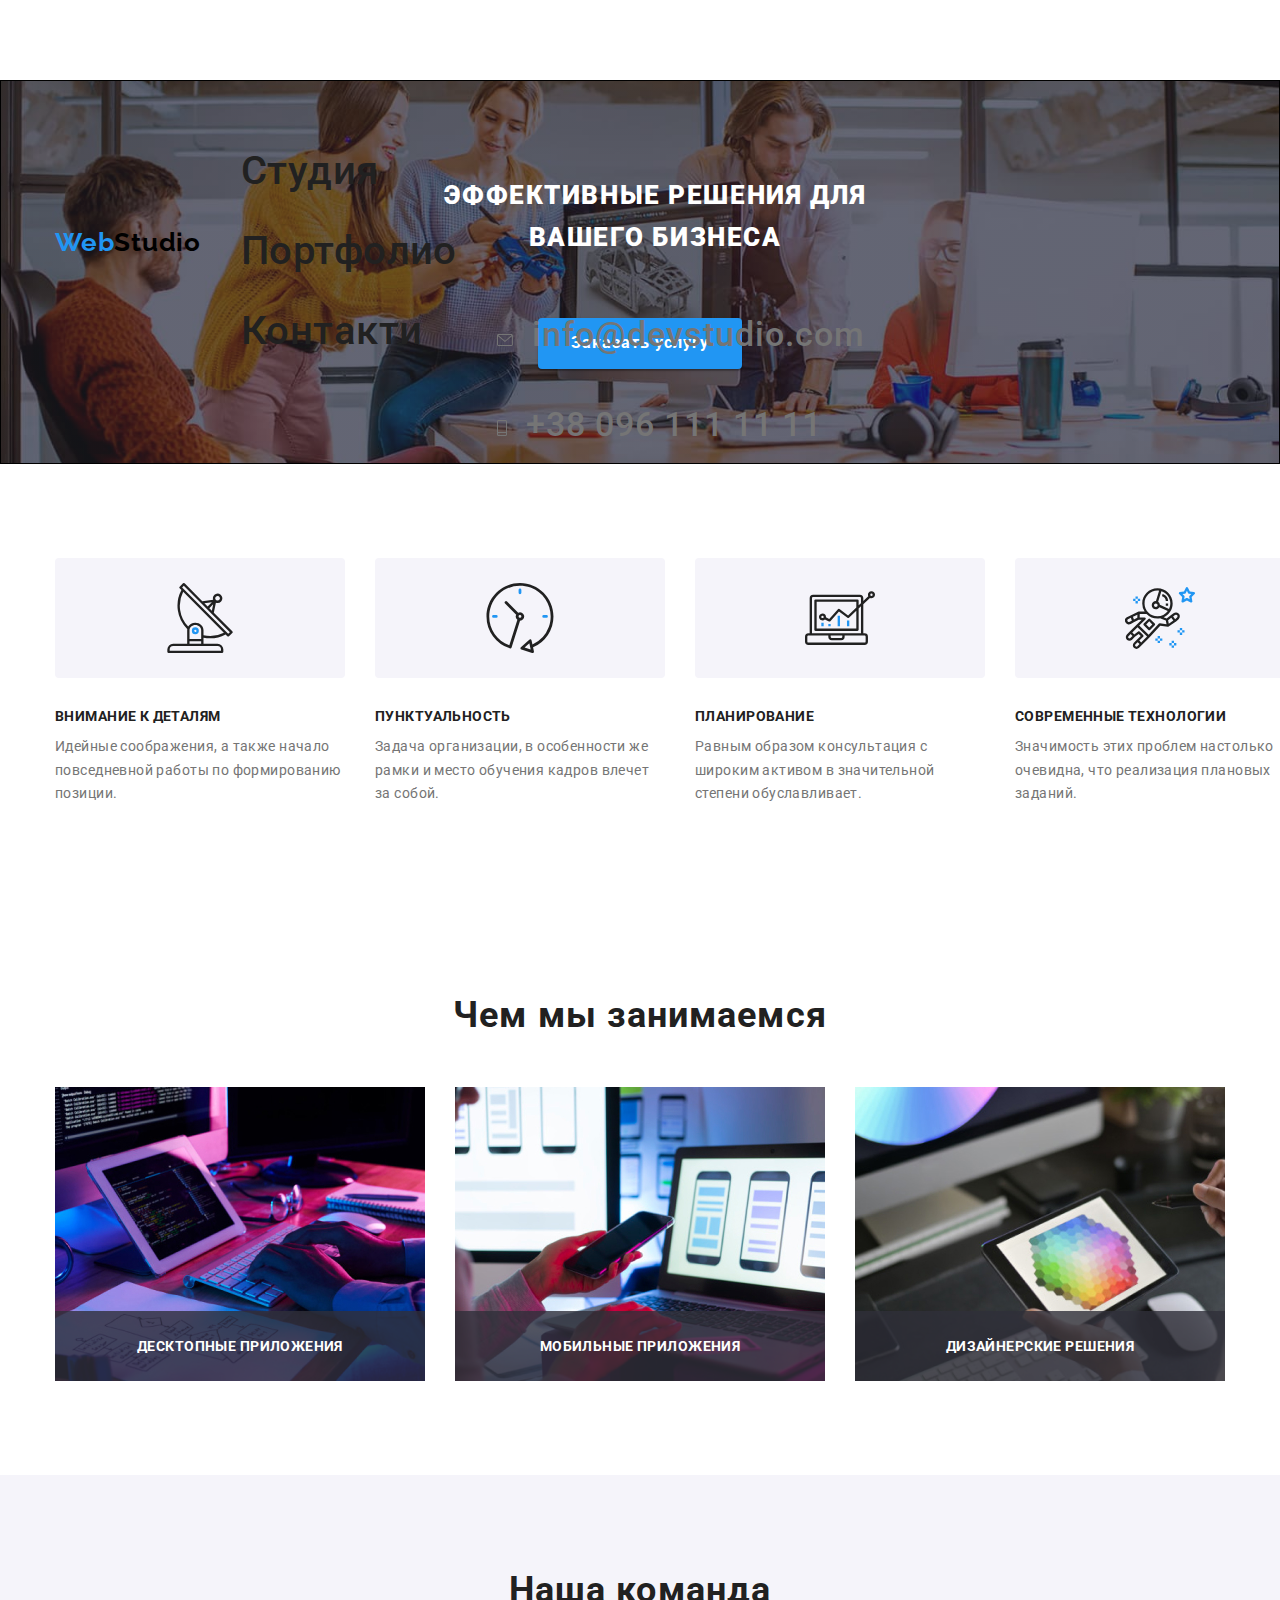
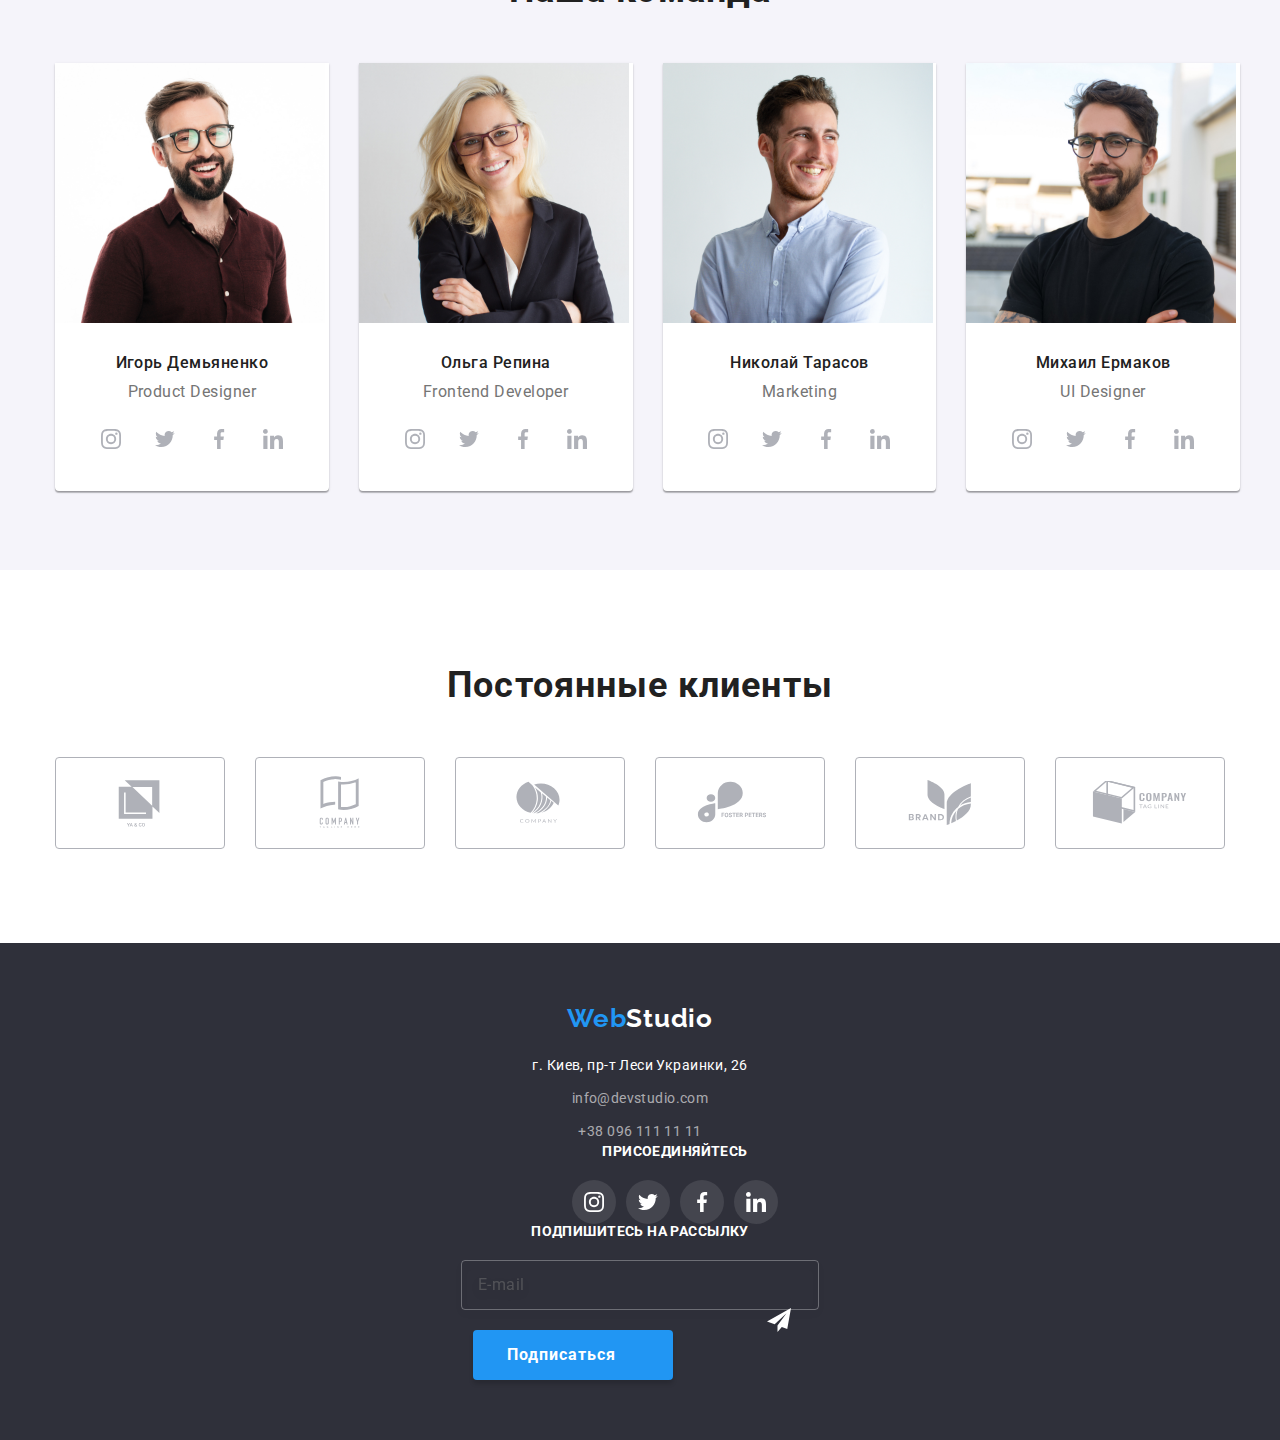
==== commit b3549325: "адаптована секція features" ====
--- a/index.html
+++ b/index.html
@@ -144,7 +144,7 @@
         </div>
       </section>
       <section class="section features-section">
-        <div class="container features-container">
+        <div class="container">
           <h2 class="visually-hidden">Особенности</h2>
           <ul class="main-list">
             <li class="item-list">
@@ -475,78 +475,80 @@
     </main>
     <footer class="footer">
       <div class="container footer-container">
-        <div>
-          <a class="logo-fotter" href="index.html" >
-              <span class="color-logo-fotter">Web</span>Studio</a
-            >
-          <address class="address-footer">
-              <ul>
-                <li class="address-list">
-                  <a class="contact-list" href="#"
-                    ><span class="map">г. Киев, пр-т Леси Украинки, 26</span></a
-                  >
-                </li>
-                <li class="address-list">
-                  <a class="contact-list" href="mailto:info@devstudio.com "
-                    >info@devstudio.com</a
-                  >
-                </li>
-                <li class="address-list">
-                  <a class="contact-list" href="tel:+380961111111"
-                    >+38 096 111 11 11</a>
-                </li>
-              </ul>
-          </address>
-        </div>
-        <div class="footer-icon-box">
-          <p class="footer-icon-header">Присоединяйтесь</p>
-          <ul class="footer-icon-list">
-          <li class="socials-item">
-            <a href="#" class="socials-link-footer">
-                        <svg class="socials-icon" width="20px" height="20px">
-                    <use href="./images/symbol-defsnew.svg#icon-instagram">
-                    </use>
-                   </svg>
-            </a>
-          </li>
-          <li class="socials-item">
-            <a href="#" class="socials-link-footer">
-                        <svg class="socials-icon" width="20px" height="20px">
-                    <use href="./images/symbol-defsnew.svg#icon-twitter">
-                    </use>
-                  </svg>
-                    </a>
-          </li>
-          <li class="socials-item">
-            <a href="#" class="socials-link-footer">
-                        <svg class="socials-icon" width="20px" height="20px">
-                    <use href="./images/symbol-defsnew.svg#icon-facebook">
-                    </use>
-                  </svg>
-                    </a>
-          </li>
-          <li class="socials-item">
-            <a href="#" class="socials-link-footer">
-                        <svg class="socials-icon" width="20px" height="20px">
-                    <use href="./images/symbol-defsnew.svg#icon-linkedin">
-                    </use>
-                  </svg>
-                    </a>
-          </li>
-          </ul>
-        </div>
-        <form class="subscribe-form" name="subscribe-form" autocomplete="on" novalidate>
+        <div class="footer-wrap">
+          <div class="footer-info">
+            <a class="logo-fotter" href="index.html" >
+                <span class="color-logo-fotter">Web</span>Studio</a
+              >
+            <address class="address-footer">
+                <ul>
+                  <li class="address-list">
+                    <a class="contact-list" href="#"
+                      ><span class="map">г. Киев, пр-т Леси Украинки, 26</span></a
+                    >
+                  </li>
+                  <li class="address-list">
+                    <a class="contact-list" href="mailto:info@devstudio.com "
+                      >info@devstudio.com</a
+                    >
+                  </li>
+                  <li class="address-list">
+                    <a class="contact-list" href="tel:+380961111111"
+                      >+38 096 111 11 11</a>
+                  </li>
+                </ul>
+            </address>
+          </div>
+          <div class="footer-icon-box">
+            <p class="footer-icon-header">Присоединяйтесь</p>
+            <ul class="footer-icon-list">
+            <li class="socials-item">
+              <a href="#" class="socials-link-footer">
+                          <svg class="socials-icon" width="20px" height="20px">
+                      <use href="./images/symbol-defsnew.svg#icon-instagram">
+                      </use>
+                     </svg>
+              </a>
+            </li>
+            <li class="socials-item">
+              <a href="#" class="socials-link-footer">
+                          <svg class="socials-icon" width="20px" height="20px">
+                      <use href="./images/symbol-defsnew.svg#icon-twitter">
+                      </use>
+                    </svg>
+                      </a>
+            </li>
+            <li class="socials-item">
+              <a href="#" class="socials-link-footer">
+                          <svg class="socials-icon" width="20px" height="20px">
+                      <use href="./images/symbol-defsnew.svg#icon-facebook">
+                      </use>
+                    </svg>
+                      </a>
+            </li>
+            <li class="socials-item">
+              <a href="#" class="socials-link-footer">
+                          <svg class="socials-icon" width="20px" height="20px">
+                      <use href="./images/symbol-defsnew.svg#icon-linkedin">
+                      </use>
+                    </svg>
+                      </a>
+            </li>
+            </ul>
+          </div>
           <div class="subscribe">
-            <label class="subscribe-label" for="email">Подпишитесь на рассылку</label>
-          </div>
-          <div class="subscribe-control">
-            <input class="subscribe-input" id="email" type="email" name="email" placeholder="E-mail">
-            <svg class="subscribe-icon" width="24" height="24">
-              <use href="./images/symbol-defs-send.svg#icon-icon-send"></use>
-            </svg>
-            <button class="subscribe-btn" type="submit">Подписаться</button>
-          </div>
-        </form>
+          <form class="subscribe-form" name="subscribe-form" autocomplete="on" novalidate>
+              <label class="subscribe-label" for="email">Подпишитесь на рассылку</label>
+              <div class="subscribe-control">
+                <input class="subscribe-input" id="email" type="email" name="email" placeholder="E-mail">
+                <svg class="subscribe-icon" width="24" height="24">
+                  <use href="./images/symbol-defs-send.svg#icon-icon-send"></use>
+                </svg>
+                <button class="subscribe-btn" type="submit">Подписаться</button>
+              </div>
+            </div>
+          </form>
+        </div>
       </div>
     </footer>
     <script src="./js/modal.js"></script>
--- a/css/main.min.css
+++ b/css/main.min.css
@@ -1 +1 @@
-:root{--color-choice: #2F303A;--color-main: #FFFFFF;--color-blue: #2196F3;--color-footer: #2F303A;--fotter-list: #FFFFFF;--heder-list: #212121;--color-text: #757575;--color-logo: #000000;--color-fotter-contact: rgba(255, 255, 255, 0.6);--color-button: #F5F4FA;--cardset-gap: 30px;--icon-gap: 10px;--box-shadow: 0px 1px 3px rgba(0, 0, 0, 0.12), 0px 1px 1px rgba(0, 0, 0, 0.14), 0px 2px 1px rgba(0, 0, 0, 0.2);--box-radius: 0px 0px 4px 4px;--button-radius: 4px 4px 4px 4px;--border-color: #EEEEEE;--border-color-nav: #ECECEC;--backgroung-color-hero: #C4C4C4;--fill-icon-socials: #AFB1B8;--cubik: cubic-bezier(0.4, 0, 0.2, 1);--background-color-img-box: rgba(47, 48, 58, 0.8)}.section{padding-top:94px;padding-bottom:94px}address{font-style:normal;font-style:inherit}.container{margin-left:auto;margin-right:auto;padding-left:15px;padding-right:15px}body{min-width:320px;margin-right:auto;margin-left:auto;font-family:Roboto,sans-serif;color:var(--color-text);background-color:var(--color-main);font-size:14px;letter-spacing:.03em}h1,h2,h3,ul,p,ul{margin:0px;padding:0px;list-style-type:none}img{display:block;max-width:100%;height:auto}.container{margin-left:auto;margin-right:auto;padding-left:15px;padding-right:15px}@media screen and (min-width: 480px){.container{width:480px}}@media screen and (min-width: 768px){.container{min-width:768px}}@media screen and (min-width: 1200px){.container{min-width:1200px}}.header{width:100%;height:60px;position:relative}@media screen and (min-width: 768px){.header{height:80px}}.header__container{display:-webkit-box;display:-ms-flexbox;display:flex;-webkit-box-align:center;-ms-flex-align:center;align-items:center}@media screen and (max-width: 479px){.header__container{max-width:479px}}@media screen and (max-width: 1199px){.header__container{-webkit-box-pack:justify;-ms-flex-pack:justify;justify-content:space-between}}.header__button{display:block;position:relative;border:none;z-index:20;padding:0;margin-top:10px;margin-bottom:10px;color:#212121;background-color:rgba(0,0,0,0);cursor:pointer;-webkit-transition-property:color;transition-property:color;-webkit-transition-duration:250ms;transition-duration:250ms;-webkit-transition-timing-function:cubic-bezier(0.4, 0, 0.2, 1);transition-timing-function:cubic-bezier(0.4, 0, 0.2, 1)}.header__button .icon-cross{display:none}.header__button.is-open .icon-cross{display:block}.header__button.is-open .icon-menu{display:none}.icon-menu:hover{fill:#2196f3}.icon-menu:focus{fill:#2196f3}.icon-cross:hover{fill:#2196f3}.menu-container{display:none;position:absolute;top:0;left:0;width:100%}.menu-container.is-open{display:block;background-color:#fff}.header__navigation{margin-top:48px;margin-left:40px;font-family:"Roboto";font-weight:500;font-size:40px;line-height:1.2;color:#212121}.header__link{font-family:"Raleway",sans-serif;font-weight:700;font-size:26px;text-decoration:none;line-height:1.2;letter-spacing:.03em;color:var(--color-logo)}.header__logo{padding-top:16px;padding-bottom:16px;color:var(--color-blue);text-decoration:none}.header__text{margin-bottom:32px;-webkit-transition:color 250ms cubic-bezier(0.4, 0, 0.2, 1);transition:color 250ms cubic-bezier(0.4, 0, 0.2, 1);color:#212121;text-decoration:none}.header__text:hover{color:#2196f3}.header__text:focus{color:#2196f3}.header__item{margin-bottom:32px}.header__item:last-child{margin-left:0px}.header__contacts{margin-top:306px;margin-left:40px;padding:0}@media screen and (max-width: 767px){.header__contacts{display:-webkit-box;display:-ms-flexbox;display:flex;-webkit-box-orient:vertical;-webkit-box-direction:reverse;-ms-flex-direction:column-reverse;flex-direction:column-reverse}}.header__label{font-weight:500;font-size:14px;-webkit-box-align:center;-ms-flex-align:center;align-items:center;line-height:1.7;text-decoration:none;letter-spacing:.03em;padding-bottom:32px;-webkit-transition:color 250ms cubic-bezier(0.4, 0, 0.2, 1);transition:color 250ms cubic-bezier(0.4, 0, 0.2, 1)}@media screen and (min-width: 480px){.header__label{font-size:34px}}.header__label--color{color:#757575}.header__label:hover,.header__label:focus{color:#2196f3;-webkit-transition:color 250ms cubic-bezier(0.4, 0, 0.2, 1);transition:color 250ms cubic-bezier(0.4, 0, 0.2, 1)}.header__envelope{width:16px;height:12px;fill:#757575;margin-right:10px}@media screen and (max-width: 768px){.header__envelope{display:none}}.header__label:hover .header__envelope{fill:#2196f3;-webkit-transition:color 250ms cubic-bezier(0.4, 0, 0.2, 1);transition:color 250ms cubic-bezier(0.4, 0, 0.2, 1)}.header__smartphone{width:10px;height:16px;margin-right:10px;fill:#757575}@media screen and (max-width: 768px){.header__smartphone{display:none}}.header__label:hover .header__smartphone{fill:#2196f3;-webkit-transition:color 250ms cubic-bezier(0.4, 0, 0.2, 1);transition:color 250ms cubic-bezier(0.4, 0, 0.2, 1)}.choice-section{display:block;text-align:center}.choice-section{background-color:var(--color-choice);padding-bottom:200px;padding-top:200px;max-width:1600px;margin:0 auto;background-image:-webkit-gradient(linear, left top, left bottom, color-stop(40%, rgba(47, 48, 58, 0.4)), color-stop(40%, rgba(47, 48, 58, 0.4))),url(../images/Img14.jpg);background-image:linear-gradient(rgba(47, 48, 58, 0.4) 40%, rgba(47, 48, 58, 0.4) 40%),url(../images/Img14.jpg);background-repeat:no-repeat;background-size:cover;background-position:center;border:1px solid var(--color-logo)}.hero-container{margin-left:auto;margin-right:auto;padding-left:15px;padding-right:15px}@media screen and (min-width: 480px){.hero-container{min-width:480px}}.hero{font-weight:900;font-size:26px;line-height:1.6;color:var(--color-main);margin:0 auto;text-align:center;text-transform:uppercase;letter-spacing:.06em;margin-left:auto;margin-right:auto;margin-bottom:30px;max-width:360px}.btn{background-color:var(--color-blue);border:1px solid rgba(0,0,0,0);cursor:pointer;color:var(--color-main);font-family:"Roboto",sans-serif;font-style:normal;font-weight:700;font-size:16px;line-height:1.8;letter-spacing:.06em;-webkit-box-shadow:var(--box-shadow);box-shadow:var(--box-shadow);border-radius:var(--button-radius);padding:10px 32px;margin-top:30px}.backdrop{position:fixed;top:0;left:0;width:100%;height:100%;z-index:1;opacity:1;visibility:visible;background-color:rgba(0,0,0,.2);-webkit-transition:opacity 250ms var(--cubik),visibility 250ms var(--cubik);transition:opacity 250ms var(--cubik),visibility 250ms var(--cubik)}.backdrop.is-hidden{opacity:0;pointer-events:none}.modal{position:absolute;top:50%;left:50%;-webkit-transform:translate(-50%, -50%);transform:translate(-50%, -50%);padding:40px;min-width:528px;min-height:581px;background-color:var(--color-main);-webkit-box-shadow:0px 1px 3px rgba(0,0,0,.12),0px 1px 1px rgba(0,0,0,.14),0px 2px 1px rgba(0,0,0,.2);box-shadow:0px 1px 3px rgba(0,0,0,.12),0px 1px 1px rgba(0,0,0,.14),0px 2px 1px rgba(0,0,0,.2);border-radius:4px;-webkit-transition:-webkit-transform 250ms var(--cubik);transition:-webkit-transform 250ms var(--cubik);transition:transform 250ms var(--cubik);transition:transform 250ms var(--cubik), -webkit-transform 250ms var(--cubik)}.modal-title{font-family:"Roboto";font-style:normal;font-weight:700;font-size:20px;line-height:1.15;text-align:center;letter-spacing:.03em;color:var(--heder-list);margin-bottom:30px}.form-name{margin-bottom:10px}.form-name-label{text-align:left;display:block;font-family:"Roboto",sans-serif;font-style:normal;font-weight:400;font-size:12px;line-height:1.16;letter-spacing:.01em;color:var(--color-text);margin-bottom:8px}.form-input{position:relative}.form-name-input{width:100%;height:40px;padding-top:12px;padding-right:42px;padding-bottom:12px;padding-left:42px;background:var(--fotter-list);border:1px solid rgba(33,33,33,.2);border-radius:4px;-webkit-transition-duration:250ms;transition-duration:250ms;-webkit-transition-timing-function:cubic-bezier(0.4, 0, 0.2, 1);transition-timing-function:cubic-bezier(0.4, 0, 0.2, 1);outline:none}::-webkit-input-placeholder{font-family:inherit;color:rgba(117,117,117,.5)}::-moz-placeholder{font-family:inherit;color:rgba(117,117,117,.5)}:-ms-input-placeholder{font-family:inherit;color:rgba(117,117,117,.5)}::-ms-input-placeholder{font-family:inherit;color:rgba(117,117,117,.5)}::placeholder{font-family:inherit;color:rgba(117,117,117,.5)}.form-name-input-textarea{padding-top:12px;padding-right:16px;padding-bottom:12px;padding-left:16px;height:120px;font-size:14px;line-height:1.14;letter-spacing:.01em;resize:none}.form-name-icon{position:absolute;left:15px;top:50%;-webkit-transform:translateY(-50%);transform:translateY(-50%);width:18px;height:18px;fill:var(--heder-list);-webkit-transition-duration:250ms;transition-duration:250ms;-webkit-transition-timing-function:cubic-bezier(0.4, 0, 0.2, 1);transition-timing-function:cubic-bezier(0.4, 0, 0.2, 1)}.form-name-input:focus{border:1px solid #2196f3;border-radius:4px}.form-name-input:focus+.form-name-icon{fill:#2196f3}.checkbox{display:-webkit-box;display:-ms-flexbox;display:flex}.checkbox-label{font-family:"Roboto";font-style:normal;font-weight:400;font-size:14px;letter-spacing:.03em;color:var(--tiele-text-color);-ms-flex-negative:0;flex-shrink:0;-webkit-box-align:center;-ms-flex-align:center;align-items:center;-webkit-box-pack:center;-ms-flex-pack:center;justify-content:center;margin-top:0px;margin-bottom:30px;margin-left:37px;display:inline-block}.checkbox-input:checked~.icon-bird{opacity:1}.icon-bird{position:absolute;fill:#fff;background:#2196f3;border:.2px solid #2196f3;border-radius:2px;opacity:0;-webkit-transition:opacity 250ms cubic-bezier(0.4, 0, 0.2, 1);transition:opacity 250ms cubic-bezier(0.4, 0, 0.2, 1)}.form-name-lable-text{color:var(--color-blue)}.checkbox-icon{position:absolute;left:52px}.checkbox-input{-webkit-appearance:none;-moz-appearance:none;appearance:none}.form-name-btn{cursor:pointer;color:#fff;background-color:var(--color-blue);font-style:normal;font-weight:700;font-size:16px;line-height:1.8;letter-spacing:.06em;width:200px;height:50px;border:none;-webkit-box-shadow:0px 4px 4px rgba(0,0,0,.15);box-shadow:0px 4px 4px rgba(0,0,0,.15);border-radius:4px;-webkit-transition-duration:250ms;transition-duration:250ms;-webkit-transition-timing-function:var(--cubik);transition-timing-function:var(--cubik)}.form-name-btn:hover,.form-name-btn:focus{color:var(--fotter-list);background-color:#188ce8;-webkit-box-shadow:0px 3px 1px rgba(0,0,0,.1),0px 1px 2px rgba(0,0,0,.08),0px 2px 2px rgba(0,0,0,.12);box-shadow:0px 3px 1px rgba(0,0,0,.1),0px 1px 2px rgba(0,0,0,.08),0px 2px 2px rgba(0,0,0,.12);border-radius:4px}.btn-close{position:absolute;width:30px;height:30px;top:0;right:0;margin-top:8px;margin-right:8px;cursor:pointer;background-color:var(--fotter-list);border:1px solid rgba(0,0,0,.1);border-radius:100%;-webkit-transition:color 250ms cubic-bezier(0.4, 0, 0.2, 1);transition:color 250ms cubic-bezier(0.4, 0, 0.2, 1)}.btn-close:hover{color:var(--color-blue);-webkit-transition:color 250ms cubic-bezier(0.4, 0, 0.2, 1);transition:color 250ms cubic-bezier(0.4, 0, 0.2, 1)}.visually-hidden{position:absolute;white-space:nowrap;width:1px;height:1px;overflow:hidden;border:0;padding:0;clip:rect(0 0 0 0);-webkit-clip-path:inset(50%);clip-path:inset(50%);margin:-1px}.main-list{display:-webkit-box;display:-ms-flexbox;display:flex;-ms-flex-wrap:wrap;flex-wrap:wrap}.item-list{width:270px;margin-right:30px}.item-list:nth-child(4n){margin-right:0}.icon-box{display:-webkit-box;display:-ms-flexbox;display:flex;-webkit-box-flex:content;-ms-flex:content;flex:content;-webkit-box-pack:center;-ms-flex-pack:center;justify-content:center;-webkit-box-align:center;-ms-flex-align:center;align-items:center;background-color:var(--color-button);width:270px;height:120px;margin-bottom:30px;border:1px solid rgba(0,0,0,0)}.icon-box:hover{border-radius:var(--box-radius);-webkit-box-shadow:0px 4px 4px;box-shadow:0px 4px 4px}.icon{background-color:var(--color-button);fill:var(--color-text)}.action{font-size:14px;line-height:1.2;text-transform:uppercase;color:var(--heder-list);letter-spacing:.03em}.description{font-size:14px;line-height:1.7;color:var(--color-text);letter-spacing:.03em;margin-top:10px}.about__section{padding-top:0}.about__title{font-weight:700;font-size:36px;line-height:1.2;color:#212121;letter-spacing:.03em;display:block;text-align:center;margin-bottom:50px}.img-box{display:-webkit-box;display:-ms-flexbox;display:flex;-ms-flex-wrap:wrap;flex-wrap:wrap}.img-box__item{position:relative;width:370px;margin-right:30px}.img-box__item:nth-child(3n){margin-right:0}.img-box__text{position:absolute;bottom:0;width:100%;padding:27px;margin:0;background-color:rgba(47,48,58,.8);color:#fff;text-transform:uppercase;font-weight:700;text-align:center}.team-section{padding-top:94px;padding-bottom:94px;background-color:var(--color-button)}.team{font-weight:700;font-size:36px;line-height:1.2;color:var(--heder-list);letter-spacing:.03em;display:block;text-align:center;margin:auto}.title-team{display:-webkit-box;display:-ms-flexbox;display:flex;-ms-flex-wrap:wrap;flex-wrap:wrap;margin-left:calc(-1*var(--cardset-gap));text-align:center;margin-top:50px}.title-team>.img-team{-ms-flex-preferred-size:calc(25% - var(--cardset-gap));flex-basis:calc(25% - var(--cardset-gap));margin-left:var(--cardset-gap);background-color:var(--color-main);-webkit-box-shadow:var(--box-shadow);box-shadow:var(--box-shadow);border-radius:var(--box-radius)}.card-content{padding-top:30px;padding-bottom:30px}.person{font-weight:500;font-size:16px;line-height:1.2;color:var(--heder-list);letter-spacing:.03em}.speciality{font-family:"Roboto",sans-serif;font-size:16px;line-height:1.2;color:var(--color-text);letter-spacing:.03em;margin-top:10px}.socials-list{display:-webkit-box;display:-ms-flexbox;display:flex;-ms-flex-wrap:wrap;flex-wrap:wrap;-ms-flex-preferred-size:calc(25% - var(--icon-gap));flex-basis:calc(25% - var(--icon-gap));-webkit-box-pack:center;-ms-flex-pack:center;justify-content:center;-webkit-box-align:center;-ms-flex-align:center;align-items:center;margin-top:16px}.socials-item{width:44px;height:44px;margin-left:10px}.socials-item:first-child{margin-left:0}.socials-link{width:100%;height:100%;display:-webkit-box;display:-ms-flexbox;display:flex;border-radius:100%;-webkit-box-pack:center;-ms-flex-pack:center;justify-content:center;-webkit-box-align:center;-ms-flex-align:center;align-items:center;fill:var(--fill-icon-socials);-webkit-transition:background-color 250ms var(--cubik),fill 250ms var(--cubik);transition:background-color 250ms var(--cubik),fill 250ms var(--cubik)}.socials-link:hover{fill:#fff;-webkit-transition:background-color 250ms var(--cubik),fill 250ms var(--cubik);transition:background-color 250ms var(--cubik),fill 250ms var(--cubik);background-color:var(--color-blue);border-radius:100%}.client-container{font-weight:700;font-size:36px;line-height:1.2;color:var(--heder-list);letter-spacing:.03em;display:block;text-align:center;margin:auto}.client-header{font-weight:700;font-size:36px;line-height:1.2;color:var(--heder-list);letter-spacing:.03em;display:block;text-align:center;margin-bottom:50px}.client-list{display:-webkit-box;display:-ms-flexbox;display:flex;-ms-flex-wrap:wrap;flex-wrap:wrap;-ms-flex-preferred-size:calc(16.6666666667% - var(--cardset-gap));flex-basis:calc(16.6666666667% - var(--cardset-gap));-webkit-box-pack:center;-ms-flex-pack:center;justify-content:center;-webkit-box-align:center;-ms-flex-align:center;align-items:center}.icon-client-item{display:-webkit-box;display:-ms-flexbox;display:flex;border:1px solid #afb1b8;border-radius:4px;width:170px;height:92px;margin-left:30px;-webkit-transition:border 250ms var(--cubik);transition:border 250ms var(--cubik)}.icon-client-item:first-child{margin-left:0}.icon-client-item:hover{border:1px solid var(--color-blue);border-radius:4px;-webkit-transition:border 250ms var(--cubik);transition:border 250ms var(--cubik)}.icon-group{display:-webkit-box;display:-ms-flexbox;display:flex;-webkit-box-pack:center;-ms-flex-pack:center;justify-content:center;-webkit-box-align:center;-ms-flex-align:center;align-items:center;fill:var(--fill-icon-socials);width:100%;height:100%;-webkit-transition:fill 250ms var(--cubik);transition:fill 250ms var(--cubik)}.icon-group:hover{fill:var(--color-blue);-webkit-transition:fill 250ms var(--cubik);transition:fill 250ms var(--cubik)}.filter{display:-webkit-box;display:-ms-flexbox;display:flex;-webkit-box-pack:center;-ms-flex-pack:center;justify-content:center;margin-bottom:50px;color:#000;font-family:Roboto,sans-serif}.filter__button{color:#000;background-color:#f5f4fa;border:1px solid rgba(0,0,0,0);cursor:pointer;font-family:"Roboto",sans-serif;font-style:normal;font-weight:500;font-size:16px;line-height:1.6;letter-spacing:.03em;-webkit-transition:background-color 250ms cubic-bezier(0.4, 0, 0.2, 1),color 250ms cubic-bezier(0.4, 0, 0.2, 1),-webkit-box-shadow 250ms cubic-bezier(0.4, 0, 0.2, 1);transition:background-color 250ms cubic-bezier(0.4, 0, 0.2, 1),color 250ms cubic-bezier(0.4, 0, 0.2, 1),-webkit-box-shadow 250ms cubic-bezier(0.4, 0, 0.2, 1);transition:background-color 250ms cubic-bezier(0.4, 0, 0.2, 1),color 250ms cubic-bezier(0.4, 0, 0.2, 1),box-shadow 250ms cubic-bezier(0.4, 0, 0.2, 1);transition:background-color 250ms cubic-bezier(0.4, 0, 0.2, 1),color 250ms cubic-bezier(0.4, 0, 0.2, 1),box-shadow 250ms cubic-bezier(0.4, 0, 0.2, 1),-webkit-box-shadow 250ms cubic-bezier(0.4, 0, 0.2, 1);margin-left:8px;border-radius:4px 4px 4px 4px;padding:6px 22px}.filter__button:hover,.filter__button:focus{background-color:#2196f3;color:#fff;-webkit-box-shadow:0px 1px 3px rgba(0,0,0,.12),0px 1px 1px rgba(0,0,0,.14),0px 2px 1px rgba(0,0,0,.2);box-shadow:0px 1px 3px rgba(0,0,0,.12),0px 1px 1px rgba(0,0,0,.14),0px 2px 1px rgba(0,0,0,.2)}.filter .filter__button:active{color:#fff;background-color:#2196f3}.app-list{display:-webkit-box;display:-ms-flexbox;display:flex;-ms-flex-wrap:wrap;flex-wrap:wrap;margin-left:calc(-1*var(--cardset-gap))}.app-list>.item-app{-ms-flex-preferred-size:calc(33.3333333333% - var(--cardset-gap));flex-basis:calc(33.3333333333% - var(--cardset-gap));margin-left:var(--cardset-gap);margin-top:30px;background-color:var(--color-main)}.app-list>.item-app:nth-child(-n+3){margin-top:0px}.app-content{padding-top:20px;padding-right:24px;padding-bottom:20px;padding-left:24px;border-right:solid 1px var(--border-color);border-bottom:solid 1px var(--border-color);border-left:solid 1px var(--border-color)}.product-link{display:block;text-decoration:none;color:inherit;-webkit-transition:-webkit-box-shadow 250ms var(--cubik);transition:-webkit-box-shadow 250ms var(--cubik);transition:box-shadow 250ms var(--cubik);transition:box-shadow 250ms var(--cubik), -webkit-box-shadow 250ms var(--cubik)}.product-link:hover{-webkit-box-shadow:0px 1px 1px rgba(0,0,0,.12),0px 4px 4px rgba(0,0,0,.06),1px 4px 6px rgba(0,0,0,.16);box-shadow:0px 1px 1px rgba(0,0,0,.12),0px 4px 4px rgba(0,0,0,.06),1px 4px 6px rgba(0,0,0,.16)}.product-link:focus{-webkit-box-shadow:0px 1px 1px rgba(0,0,0,.12),0px 4px 4px rgba(0,0,0,.06),1px 4px 6px rgba(0,0,0,.16);box-shadow:0px 1px 1px rgba(0,0,0,.12),0px 4px 4px rgba(0,0,0,.06),1px 4px 6px rgba(0,0,0,.16)}.product-link-content{position:relative;overflow:hidden}.product-link-overlay{position:absolute;top:0;width:100%;height:100%;display:-webkit-box;display:-ms-flexbox;display:flex;-webkit-box-align:center;-ms-flex-align:center;align-items:center;padding:24px;background-color:rgba(33,150,243,.9);font-size:18px;line-height:1.56;color:var(--color-main);-webkit-transform:translateY(100%);transform:translateY(100%);-webkit-transition:-webkit-transform 250ms var(--cubik);transition:-webkit-transform 250ms var(--cubik);transition:transform 250ms var(--cubik);transition:transform 250ms var(--cubik), -webkit-transform 250ms var(--cubik)}.product-link:hover .product-link-overlay{-webkit-transform:translateY(0);transform:translateY(0)}.type{font-family:"Roboto",sans-serif;font-size:16px;line-height:1.9;color:var(--color-text);letter-spacing:.03em}.product{font-family:"Roboto",sans-serif;font-weight:700;font-size:18px;line-height:2;color:var(--heder-list);letter-spacing:.06em;margin-bottom:4px}.footer{color:var(--fotter-list);background-color:var(--color-footer);padding-top:60px;padding-bottom:60px}.footer-container{display:-webkit-box;display:-ms-flexbox;display:flex;-webkit-box-align:baseline;-ms-flex-align:baseline;align-items:baseline}.logo-fotter{font-family:"Raleway",sans-serif;font-weight:700;font-size:26px;text-decoration:none;line-height:1.2;letter-spacing:.03em;color:var(--color-main)}.color-logo-fotter{color:var(--color-blue);text-decoration:none;margin-top:60px;margin-bottom:20px}.address-footer{margin-top:20px}.address-list:not(:last-child){margin-bottom:9px}.contact-list{color:var(--color-fotter-contact);font-style:normal;font-size:14px;line-height:1.7;text-decoration:none;letter-spacing:.03em}.contact-list:hover{color:var(--color-blue);-webkit-transition:color 250ms var(--cubik);transition:color 250ms var(--cubik)}.contact-list:focus{color:var(--fotter-list)}.map{color:var(--color-main);font-style:normal;font-size:14px;line-height:1.7;letter-spacing:.03em}.footer-icon-box{width:206px;height:80px;margin-left:70px}.footer-icon-header{font-family:"Roboto";font-style:normal;font-weight:700;font-size:14px;line-height:1.14;letter-spacing:.03em;text-transform:uppercase}.footer-icon-list{display:-webkit-box;display:-ms-flexbox;display:flex;-ms-flex-wrap:wrap;flex-wrap:wrap;-ms-flex-preferred-size:calc(25% - var(--icon-gap));flex-basis:calc(25% - var(--icon-gap));-webkit-box-pack:center;-ms-flex-pack:center;justify-content:center;-webkit-box-align:center;-ms-flex-align:center;align-items:center;margin-top:20px}.socials-link-footer{width:100%;height:100%;display:-webkit-box;display:-ms-flexbox;display:flex;-webkit-box-pack:center;-ms-flex-pack:center;justify-content:center;-webkit-box-align:center;-ms-flex-align:center;align-items:center;fill:var(--color-main);background-color:rgba(255,255,255,.1);border-radius:50%;-webkit-transition:background-color 250ms var(--cubik),fill 250ms var(--cubik);transition:background-color 250ms var(--cubik),fill 250ms var(--cubik)}.socials-link-footer:hover{fill:#fff;-webkit-transition:background-color 250ms var(--cubik),fill 250ms var(--cubik);transition:background-color 250ms var(--cubik),fill 250ms var(--cubik);background-color:var(--color-blue);border-radius:100%}.socials-item{width:44px;height:44px;margin-left:10px}.socials-item:first-child{margin-left:0}.subscribe-form{margin-left:auto}.subscribe-label{display:-webkit-box;display:-ms-flexbox;display:flex;-webkit-box-orient:vertical;-webkit-box-direction:normal;-ms-flex-direction:column;flex-direction:column;cursor:pointer;font-family:"Roboto";font-style:normal;text-transform:uppercase;font-weight:700;font-size:14px;line-height:1.14;letter-spacing:.03em;color:#fff;margin-bottom:20px}.subscribe-control{display:-webkit-box;display:-ms-flexbox;display:flex;position:relative}.subscribe-input{display:-webkit-box;display:-ms-flexbox;display:flex;padding-left:16px;width:358px;height:50px;font-family:"Roboto";font-style:normal;font-weight:400;font-size:16px;line-height:1.25;letter-spacing:inherit;background-color:inherit;color:#fff;border:1px solid rgba(255,255,255,.3);-webkit-filter:drop-shadow(0px 4px 4px rgba(0, 0, 0, 0.15));filter:drop-shadow(0px 4px 4px rgba(0, 0, 0, 0.15));border-radius:4px}.subscribe-icon{position:absolute;right:28px;top:50%;-webkit-transform:translateY(-50%);transform:translateY(-50%);-webkit-transition-duration:250ms;transition-duration:250ms;-webkit-transition-timing-function:cubic-bezier(0.4, 0, 0.2, 1);transition-timing-function:cubic-bezier(0.4, 0, 0.2, 1);fill:var(--fotter-list)}.subscribe-btn{display:-webkit-box;display:-ms-flexbox;display:flex;-webkit-box-align:center;-ms-flex-align:center;align-items:center;-webkit-box-pack:center;-ms-flex-pack:center;justify-content:center;display:-webkit-inline-box;display:-ms-inline-flexbox;display:inline-flex;margin:auto;padding-top:10px;padding-right:29px;padding-bottom:10px;cursor:pointer;margin-left:12px;color:#fff;background-color:#2196f3;font-style:normal;font-weight:700;font-size:16px;line-height:1.87;letter-spacing:.06em;min-width:200px;min-height:50px;border:none;-webkit-box-shadow:0px 4px 4px rgba(0,0,0,.15);box-shadow:0px 4px 4px rgba(0,0,0,.15);border-radius:4px;-webkit-transition-duration:250ms;transition-duration:250ms;-webkit-transition-timing-function:cubic-bezier(0.4, 0, 0.2, 1);transition-timing-function:cubic-bezier(0.4, 0, 0.2, 1)}.subscribe-btn:hover,.subscribe-btn:focus{color:var(--fotter-list);background-color:#188ce8;-webkit-box-shadow:0px 3px 1px rgba(0,0,0,.1),0px 1px 2px rgba(0,0,0,.08),0px 2px 2px rgba(0,0,0,.12);box-shadow:0px 3px 1px rgba(0,0,0,.1),0px 1px 2px rgba(0,0,0,.08),0px 2px 2px rgba(0,0,0,.12);border-radius:4px}/*# sourceMappingURL=main.min.css.map */+:root{--color-choice: #2F303A;--color-main: #FFFFFF;--color-blue: #2196F3;--color-footer: #2F303A;--fotter-list: #FFFFFF;--heder-list: #212121;--color-text: #757575;--color-logo: #000000;--color-fotter-contact: rgba(255, 255, 255, 0.6);--color-button: #F5F4FA;--cardset-gap: 30px;--icon-gap: 10px;--box-shadow: 0px 1px 3px rgba(0, 0, 0, 0.12), 0px 1px 1px rgba(0, 0, 0, 0.14), 0px 2px 1px rgba(0, 0, 0, 0.2);--box-radius: 0px 0px 4px 4px;--button-radius: 4px 4px 4px 4px;--border-color: #EEEEEE;--border-color-nav: #ECECEC;--backgroung-color-hero: #C4C4C4;--fill-icon-socials: #AFB1B8;--cubik: cubic-bezier(0.4, 0, 0.2, 1);--background-color-img-box: rgba(47, 48, 58, 0.8)}address{font-style:normal;font-style:inherit}.container{margin-left:auto;margin-right:auto;padding-left:15px;padding-right:15px}@media screen and (min-width: 480px){.container{width:480px}}@media screen and (min-width: 768px){.container{width:768px}}@media screen and (min-width: 1200px){.container{width:1200px}}body{min-width:320px;margin-right:auto;margin-left:auto;font-family:Roboto,sans-serif;color:var(--color-text);background-color:var(--color-main);font-size:14px;letter-spacing:.03em}h1,h2,h3,ul,p,ul{margin:0px;padding:0px;list-style-type:none}img{display:block;max-width:100%;height:auto}.choice-section{display:block;text-align:center}.choice-section{background-color:var(--color-choice);padding-bottom:200px;padding-top:200px;max-width:1600px;margin:0 auto;background-image:-webkit-gradient(linear, left top, left bottom, color-stop(40%, rgba(47, 48, 58, 0.4)), color-stop(40%, rgba(47, 48, 58, 0.4))),url(../images/Img14.jpg);background-image:linear-gradient(rgba(47, 48, 58, 0.4) 40%, rgba(47, 48, 58, 0.4) 40%),url(../images/Img14.jpg);background-repeat:no-repeat;background-size:cover;background-position:center;border:1px solid var(--color-logo)}.hero-container{margin-left:auto;margin-right:auto;padding-left:15px;padding-right:15px}@media screen and (min-width: 480px){.hero-container{max-width:480px}}.hero{font-weight:900;font-size:26px;line-height:1.6;color:var(--color-main);margin:0 auto;text-align:center;text-transform:uppercase;letter-spacing:.06em;margin-left:auto;margin-right:auto;margin-bottom:30px;max-width:1600px}@media screen and (min-width: 480px){.hero{min-width:480px}}.btn{background-color:var(--color-blue);border:1px solid rgba(0,0,0,0);cursor:pointer;color:var(--color-main);font-family:"Roboto",sans-serif;font-style:normal;font-weight:700;font-size:16px;line-height:1.8;letter-spacing:.06em;-webkit-box-shadow:var(--box-shadow);box-shadow:var(--box-shadow);border-radius:var(--button-radius);padding:10px 32px;margin-top:30px}.backdrop{position:fixed;top:0;left:0;width:100%;height:100%;z-index:1;opacity:1;visibility:visible;background-color:rgba(0,0,0,.2);-webkit-transition:opacity 250ms var(--cubik),visibility 250ms var(--cubik);transition:opacity 250ms var(--cubik),visibility 250ms var(--cubik)}.backdrop.is-hidden{opacity:0;pointer-events:none}.modal{position:absolute;top:50%;left:50%;-webkit-transform:translate(-50%, -50%);transform:translate(-50%, -50%);padding:40px;min-width:528px;min-height:581px;background-color:var(--color-main);-webkit-box-shadow:0px 1px 3px rgba(0,0,0,.12),0px 1px 1px rgba(0,0,0,.14),0px 2px 1px rgba(0,0,0,.2);box-shadow:0px 1px 3px rgba(0,0,0,.12),0px 1px 1px rgba(0,0,0,.14),0px 2px 1px rgba(0,0,0,.2);border-radius:4px;-webkit-transition:-webkit-transform 250ms var(--cubik);transition:-webkit-transform 250ms var(--cubik);transition:transform 250ms var(--cubik);transition:transform 250ms var(--cubik), -webkit-transform 250ms var(--cubik)}.modal-title{font-family:"Roboto";font-style:normal;font-weight:700;font-size:20px;line-height:1.15;text-align:center;letter-spacing:.03em;color:var(--heder-list);margin-bottom:30px}.form-name{margin-bottom:10px}.form-name-label{text-align:left;display:block;font-family:"Roboto",sans-serif;font-style:normal;font-weight:400;font-size:12px;line-height:1.16;letter-spacing:.01em;color:var(--color-text);margin-bottom:8px}.form-input{position:relative}.form-name-input{width:100%;height:40px;padding-top:12px;padding-right:42px;padding-bottom:12px;padding-left:42px;background:var(--fotter-list);border:1px solid rgba(33,33,33,.2);border-radius:4px;-webkit-transition-duration:250ms;transition-duration:250ms;-webkit-transition-timing-function:cubic-bezier(0.4, 0, 0.2, 1);transition-timing-function:cubic-bezier(0.4, 0, 0.2, 1);outline:none}::-webkit-input-placeholder{font-family:inherit;color:rgba(117,117,117,.5)}::-moz-placeholder{font-family:inherit;color:rgba(117,117,117,.5)}:-ms-input-placeholder{font-family:inherit;color:rgba(117,117,117,.5)}::-ms-input-placeholder{font-family:inherit;color:rgba(117,117,117,.5)}::placeholder{font-family:inherit;color:rgba(117,117,117,.5)}.form-name-input-textarea{padding-top:12px;padding-right:16px;padding-bottom:12px;padding-left:16px;height:120px;font-size:14px;line-height:1.14;letter-spacing:.01em;resize:none}.form-name-icon{position:absolute;left:15px;top:50%;-webkit-transform:translateY(-50%);transform:translateY(-50%);width:18px;height:18px;fill:var(--heder-list);-webkit-transition-duration:250ms;transition-duration:250ms;-webkit-transition-timing-function:cubic-bezier(0.4, 0, 0.2, 1);transition-timing-function:cubic-bezier(0.4, 0, 0.2, 1)}.form-name-input:focus{border:1px solid #2196f3;border-radius:4px}.form-name-input:focus+.form-name-icon{fill:#2196f3}.checkbox{display:-webkit-box;display:-ms-flexbox;display:flex}.checkbox-label{font-family:"Roboto";font-style:normal;font-weight:400;font-size:14px;letter-spacing:.03em;color:var(--tiele-text-color);-ms-flex-negative:0;flex-shrink:0;-webkit-box-align:center;-ms-flex-align:center;align-items:center;-webkit-box-pack:center;-ms-flex-pack:center;justify-content:center;margin-top:0px;margin-bottom:30px;margin-left:37px;display:inline-block}.checkbox-input:checked~.icon-bird{opacity:1}.icon-bird{position:absolute;fill:#fff;background:#2196f3;border:.2px solid #2196f3;border-radius:2px;opacity:0;-webkit-transition:opacity 250ms cubic-bezier(0.4, 0, 0.2, 1);transition:opacity 250ms cubic-bezier(0.4, 0, 0.2, 1)}.form-name-lable-text{color:var(--color-blue)}.checkbox-icon{position:absolute;left:52px}.checkbox-input{-webkit-appearance:none;-moz-appearance:none;appearance:none}.form-name-btn{cursor:pointer;color:#fff;background-color:var(--color-blue);font-style:normal;font-weight:700;font-size:16px;line-height:1.8;letter-spacing:.06em;width:200px;height:50px;border:none;-webkit-box-shadow:0px 4px 4px rgba(0,0,0,.15);box-shadow:0px 4px 4px rgba(0,0,0,.15);border-radius:4px;-webkit-transition-duration:250ms;transition-duration:250ms;-webkit-transition-timing-function:var(--cubik);transition-timing-function:var(--cubik)}.form-name-btn:hover,.form-name-btn:focus{color:var(--fotter-list);background-color:#188ce8;-webkit-box-shadow:0px 3px 1px rgba(0,0,0,.1),0px 1px 2px rgba(0,0,0,.08),0px 2px 2px rgba(0,0,0,.12);box-shadow:0px 3px 1px rgba(0,0,0,.1),0px 1px 2px rgba(0,0,0,.08),0px 2px 2px rgba(0,0,0,.12);border-radius:4px}.btn-close{position:absolute;width:30px;height:30px;top:0;right:0;margin-top:8px;margin-right:8px;cursor:pointer;background-color:var(--fotter-list);border:1px solid rgba(0,0,0,.1);border-radius:100%;-webkit-transition:color 250ms cubic-bezier(0.4, 0, 0.2, 1);transition:color 250ms cubic-bezier(0.4, 0, 0.2, 1)}.btn-close:hover{color:var(--color-blue);-webkit-transition:color 250ms cubic-bezier(0.4, 0, 0.2, 1);transition:color 250ms cubic-bezier(0.4, 0, 0.2, 1)}.about__section{padding-top:0}.about__title{font-weight:700;font-size:36px;line-height:1.2;color:#212121;letter-spacing:.03em;display:block;text-align:center;margin-bottom:50px}.img-box{display:-webkit-box;display:-ms-flexbox;display:flex;-ms-flex-wrap:wrap;flex-wrap:wrap}.img-box__item{position:relative;width:370px;margin-right:30px}.img-box__item:nth-child(3n){margin-right:0}.img-box__text{position:absolute;bottom:0;width:100%;padding:27px;margin:0;background-color:rgba(47,48,58,.8);color:#fff;text-transform:uppercase;font-weight:700;text-align:center}.client-container{font-weight:700;font-size:36px;line-height:1.2;color:var(--heder-list);letter-spacing:.03em;display:block;text-align:center;margin:auto}.client-header{font-weight:700;font-size:36px;line-height:1.2;color:var(--heder-list);letter-spacing:.03em;display:block;text-align:center;margin-bottom:50px}.client-list{display:-webkit-box;display:-ms-flexbox;display:flex;-ms-flex-wrap:wrap;flex-wrap:wrap;-ms-flex-preferred-size:calc(16.6666666667% - var(--cardset-gap));flex-basis:calc(16.6666666667% - var(--cardset-gap));-webkit-box-pack:center;-ms-flex-pack:center;justify-content:center;-webkit-box-align:center;-ms-flex-align:center;align-items:center}.icon-client-item{display:-webkit-box;display:-ms-flexbox;display:flex;border:1px solid #afb1b8;border-radius:4px;width:170px;height:92px;margin-left:30px;-webkit-transition:border 250ms var(--cubik);transition:border 250ms var(--cubik)}.icon-client-item:first-child{margin-left:0}.icon-client-item:hover{border:1px solid var(--color-blue);border-radius:4px;-webkit-transition:border 250ms var(--cubik);transition:border 250ms var(--cubik)}.icon-group{display:-webkit-box;display:-ms-flexbox;display:flex;-webkit-box-pack:center;-ms-flex-pack:center;justify-content:center;-webkit-box-align:center;-ms-flex-align:center;align-items:center;fill:var(--fill-icon-socials);width:100%;height:100%;-webkit-transition:fill 250ms var(--cubik);transition:fill 250ms var(--cubik)}.icon-group:hover{fill:var(--color-blue);-webkit-transition:fill 250ms var(--cubik);transition:fill 250ms var(--cubik)}.filter{display:-webkit-box;display:-ms-flexbox;display:flex;-webkit-box-pack:center;-ms-flex-pack:center;justify-content:center;margin-bottom:50px;color:#000;font-family:Roboto,sans-serif}.filter__button{color:#000;background-color:#f5f4fa;border:1px solid rgba(0,0,0,0);cursor:pointer;font-family:"Roboto",sans-serif;font-style:normal;font-weight:500;font-size:16px;line-height:1.6;letter-spacing:.03em;-webkit-transition:background-color 250ms cubic-bezier(0.4, 0, 0.2, 1),color 250ms cubic-bezier(0.4, 0, 0.2, 1),-webkit-box-shadow 250ms cubic-bezier(0.4, 0, 0.2, 1);transition:background-color 250ms cubic-bezier(0.4, 0, 0.2, 1),color 250ms cubic-bezier(0.4, 0, 0.2, 1),-webkit-box-shadow 250ms cubic-bezier(0.4, 0, 0.2, 1);transition:background-color 250ms cubic-bezier(0.4, 0, 0.2, 1),color 250ms cubic-bezier(0.4, 0, 0.2, 1),box-shadow 250ms cubic-bezier(0.4, 0, 0.2, 1);transition:background-color 250ms cubic-bezier(0.4, 0, 0.2, 1),color 250ms cubic-bezier(0.4, 0, 0.2, 1),box-shadow 250ms cubic-bezier(0.4, 0, 0.2, 1),-webkit-box-shadow 250ms cubic-bezier(0.4, 0, 0.2, 1);margin-left:8px;border-radius:4px 4px 4px 4px;padding:6px 22px}.filter__button:hover,.filter__button:focus{background-color:#2196f3;color:#fff;-webkit-box-shadow:0px 1px 3px rgba(0,0,0,.12),0px 1px 1px rgba(0,0,0,.14),0px 2px 1px rgba(0,0,0,.2);box-shadow:0px 1px 3px rgba(0,0,0,.12),0px 1px 1px rgba(0,0,0,.14),0px 2px 1px rgba(0,0,0,.2)}.filter .filter__button:active{color:#fff;background-color:#2196f3}.app-list{display:-webkit-box;display:-ms-flexbox;display:flex;-ms-flex-wrap:wrap;flex-wrap:wrap;margin-left:calc(-1*var(--cardset-gap))}.app-list>.item-app{-ms-flex-preferred-size:calc(33.3333333333% - var(--cardset-gap));flex-basis:calc(33.3333333333% - var(--cardset-gap));margin-left:var(--cardset-gap);margin-top:30px;background-color:var(--color-main)}.app-list>.item-app:nth-child(-n+3){margin-top:0px}.app-content{padding-top:20px;padding-right:24px;padding-bottom:20px;padding-left:24px;border-right:solid 1px var(--border-color);border-bottom:solid 1px var(--border-color);border-left:solid 1px var(--border-color)}.product-link{display:block;text-decoration:none;color:inherit;-webkit-transition:-webkit-box-shadow 250ms var(--cubik);transition:-webkit-box-shadow 250ms var(--cubik);transition:box-shadow 250ms var(--cubik);transition:box-shadow 250ms var(--cubik), -webkit-box-shadow 250ms var(--cubik)}.product-link:hover{-webkit-box-shadow:0px 1px 1px rgba(0,0,0,.12),0px 4px 4px rgba(0,0,0,.06),1px 4px 6px rgba(0,0,0,.16);box-shadow:0px 1px 1px rgba(0,0,0,.12),0px 4px 4px rgba(0,0,0,.06),1px 4px 6px rgba(0,0,0,.16)}.product-link:focus{-webkit-box-shadow:0px 1px 1px rgba(0,0,0,.12),0px 4px 4px rgba(0,0,0,.06),1px 4px 6px rgba(0,0,0,.16);box-shadow:0px 1px 1px rgba(0,0,0,.12),0px 4px 4px rgba(0,0,0,.06),1px 4px 6px rgba(0,0,0,.16)}.product-link-content{position:relative;overflow:hidden}.product-link-overlay{position:absolute;top:0;width:100%;height:100%;display:-webkit-box;display:-ms-flexbox;display:flex;-webkit-box-align:center;-ms-flex-align:center;align-items:center;padding:24px;background-color:rgba(33,150,243,.9);font-size:18px;line-height:1.56;color:var(--color-main);-webkit-transform:translateY(100%);transform:translateY(100%);-webkit-transition:-webkit-transform 250ms var(--cubik);transition:-webkit-transform 250ms var(--cubik);transition:transform 250ms var(--cubik);transition:transform 250ms var(--cubik), -webkit-transform 250ms var(--cubik)}.product-link:hover .product-link-overlay{-webkit-transform:translateY(0);transform:translateY(0)}.type{font-family:"Roboto",sans-serif;font-size:16px;line-height:1.9;color:var(--color-text);letter-spacing:.03em}.product{font-family:"Roboto",sans-serif;font-weight:700;font-size:18px;line-height:2;color:var(--heder-list);letter-spacing:.06em;margin-bottom:4px}.header{width:100%;height:60px;position:relative}@media screen and (min-width: 768px){.header{height:80px}}.header__container{display:-webkit-box;display:-ms-flexbox;display:flex;-webkit-box-align:center;-ms-flex-align:center;align-items:center}@media screen and (max-width: 479px){.header__container{max-width:479px}}@media screen and (min-width: 480px){.header__container{min-width:480px}}@media screen and (min-width: 480px)and (max-width: 767px){.header__container{max-width:767px}}@media screen and (max-width: 1199px){.header__container{-webkit-box-pack:justify;-ms-flex-pack:justify;justify-content:space-between}}@media screen and (min-width: 768px){.header__button{display:none}}@media screen and (max-width: 767px){.header__button{display:block;position:relative;border:none;z-index:20;padding:0;margin-top:10px;margin-bottom:10px;color:#212121;background-color:rgba(0,0,0,0);cursor:pointer;-webkit-transition-property:color;transition-property:color;-webkit-transition-duration:250ms;transition-duration:250ms;-webkit-transition-timing-function:cubic-bezier(0.4, 0, 0.2, 1);transition-timing-function:cubic-bezier(0.4, 0, 0.2, 1)}}.header__button .icon-cross{display:none}.header__button.is-open .icon-cross{display:block}.header__button.is-open .icon-menu{display:none}.icon-menu:hover{fill:#2196f3}.icon-menu:focus{fill:#2196f3}.icon-cross:hover{fill:#2196f3}@media screen and (max-width: 767px){.menu-container{display:none;position:absolute;top:0;left:0;width:100%;height:100vh;z-index:1;padding:48px 40px;text-align:left}}@media screen and (min-width: 768px){.menu-container{display:-webkit-box;display:-ms-flexbox;display:flex;-webkit-box-align:center;-ms-flex-align:center;align-items:center;-webkit-box-pack:justify;-ms-flex-pack:justify;justify-content:space-between}}.menu-container.is-open{display:block;background-color:#fff}.header__navigation{margin-top:48px;margin-left:40px;font-family:"Roboto";font-weight:500;font-size:40px;line-height:1.2;color:#212121}.header__link{font-family:"Raleway",sans-serif;font-weight:700;font-size:26px;text-decoration:none;line-height:1.2;letter-spacing:.03em;color:var(--color-logo)}.header__logo{padding-top:16px;padding-bottom:16px;color:var(--color-blue);text-decoration:none}.header__text{margin-bottom:32px;-webkit-transition:color 250ms cubic-bezier(0.4, 0, 0.2, 1);transition:color 250ms cubic-bezier(0.4, 0, 0.2, 1);color:#212121;text-decoration:none}.header__text:hover{color:#2196f3}.header__text:focus{color:#2196f3}.header__item{margin-bottom:32px}.header__item:last-child{margin-left:0px}.header__contacts{margin-top:306px;margin-left:40px;padding:0}@media screen and (max-width: 767px){.header__contacts{display:-webkit-box;display:-ms-flexbox;display:flex;-webkit-box-orient:vertical;-webkit-box-direction:reverse;-ms-flex-direction:column-reverse;flex-direction:column-reverse}}.header__label{font-weight:500;font-size:14px;-webkit-box-align:center;-ms-flex-align:center;align-items:center;line-height:1.7;text-decoration:none;letter-spacing:.03em;padding-bottom:32px;-webkit-transition:color 250ms cubic-bezier(0.4, 0, 0.2, 1);transition:color 250ms cubic-bezier(0.4, 0, 0.2, 1)}@media screen and (min-width: 480px){.header__label{font-size:34px}}.header__label--color{color:#757575}.header__label:hover,.header__label:focus{color:#2196f3;-webkit-transition:color 250ms cubic-bezier(0.4, 0, 0.2, 1);transition:color 250ms cubic-bezier(0.4, 0, 0.2, 1)}.header__envelope{width:16px;height:12px;fill:#757575;margin-right:10px}@media screen and (max-width: 768px){.header__envelope{display:none}}.header__label:hover .header__envelope{fill:#2196f3;-webkit-transition:color 250ms cubic-bezier(0.4, 0, 0.2, 1);transition:color 250ms cubic-bezier(0.4, 0, 0.2, 1)}.header__smartphone{width:10px;height:16px;margin-right:10px;fill:#757575}@media screen and (max-width: 768px){.header__smartphone{display:none}}.header__label:hover .header__smartphone{fill:#2196f3;-webkit-transition:color 250ms cubic-bezier(0.4, 0, 0.2, 1);transition:color 250ms cubic-bezier(0.4, 0, 0.2, 1)}.footer{color:var(--fotter-list);background-color:var(--color-footer);padding-top:60px;padding-bottom:60px}@media screen and (min-width: 480px){.footer{min-width:480px}}@media screen and (min-width: 768px){.footer{min-width:768px}}@media screen and (min-width: 1200px){.footer{min-width:1200px}}.footer-container{max-width:480px;margin-left:auto;margin-right:auto;padding-left:15px;padding-right:15px;text-align:center}@media screen and (min-width: 1200px){.footer-container{display:-webkit-box;display:-ms-flexbox;display:flex;-webkit-box-align:baseline;-ms-flex-align:baseline;align-items:baseline}}.footer-wrap{display:-webkit-box;display:-ms-flexbox;display:flex;-webkit-box-orient:vertical;-webkit-box-direction:normal;-ms-flex-direction:column;flex-direction:column}@media screen and (max-width: 767px){.footer-wrap{gap:60px}}@media screen and (min-width: 768px){.footer-wrap{-webkit-box-orient:horizontal;-webkit-box-direction:normal;-ms-flex-direction:row;flex-direction:row;-ms-flex-wrap:wrap;flex-wrap:wrap;-ms-flex-pack:distribute;justify-content:space-around}}.logo-fotter{font-family:"Raleway",sans-serif;font-weight:700;font-size:26px;text-decoration:none;line-height:1.2;letter-spacing:.03em;color:var(--color-main)}.color-logo-fotter{color:var(--color-blue);text-decoration:none;margin-top:60px;margin-bottom:20px}.address-footer{margin-top:20px}.address-list:not(:last-child){margin-bottom:9px}.contact-list{color:var(--color-fotter-contact);font-style:normal;font-size:14px;line-height:1.7;text-decoration:none;letter-spacing:.03em}.contact-list:hover{color:var(--color-blue);-webkit-transition:color 250ms var(--cubik);transition:color 250ms var(--cubik)}.contact-list:focus{color:var(--fotter-list)}.map{color:var(--color-main);font-style:normal;font-size:14px;line-height:1.7;letter-spacing:.03em}@media screen and (min-width: 1200px){.footer-icon-box{width:206px;height:80px;margin-left:70px}}.footer-icon-header{font-family:"Roboto";font-style:normal;font-weight:700;font-size:14px;line-height:1.14;letter-spacing:.03em;text-transform:uppercase}.footer-icon-list{display:-webkit-box;display:-ms-flexbox;display:flex;-ms-flex-wrap:wrap;flex-wrap:wrap;-ms-flex-preferred-size:calc(25% - var(--icon-gap));flex-basis:calc(25% - var(--icon-gap));-webkit-box-pack:center;-ms-flex-pack:center;justify-content:center;-webkit-box-align:center;-ms-flex-align:center;align-items:center;margin-top:20px}.socials-link-footer{width:100%;height:100%;display:-webkit-box;display:-ms-flexbox;display:flex;-webkit-box-pack:center;-ms-flex-pack:center;justify-content:center;-webkit-box-align:center;-ms-flex-align:center;align-items:center;fill:var(--color-main);background-color:rgba(255,255,255,.1);border-radius:50%;-webkit-transition:background-color 250ms var(--cubik),fill 250ms var(--cubik);transition:background-color 250ms var(--cubik),fill 250ms var(--cubik)}.socials-link-footer:hover{fill:#fff;-webkit-transition:background-color 250ms var(--cubik),fill 250ms var(--cubik);transition:background-color 250ms var(--cubik),fill 250ms var(--cubik);background-color:var(--color-blue);border-radius:100%}.socials-item{width:44px;height:44px;margin-left:10px}.socials-item:first-child{margin-left:0}.subscribe{display:-webkit-box;display:-ms-flexbox;display:flex;-webkit-box-orient:vertical;-webkit-box-direction:normal;-ms-flex-direction:column;flex-direction:column;-webkit-box-align:center;-ms-flex-align:center;align-items:center}@media screen and (min-width: 1200px){.subscribe-form{margin-left:auto}}.subscribe-label{display:-webkit-box;display:-ms-flexbox;display:flex;-webkit-box-orient:vertical;-webkit-box-direction:normal;-ms-flex-direction:column;flex-direction:column;cursor:pointer;font-family:"Roboto";font-style:normal;text-transform:uppercase;font-weight:700;font-size:14px;line-height:1.14;letter-spacing:.03em;color:#fff;margin-bottom:20px}.subscribe-control{display:-webkit-box;display:-ms-flexbox;display:flex;-webkit-box-orient:vertical;-webkit-box-direction:normal;-ms-flex-direction:column;flex-direction:column;-webkit-box-align:center;-ms-flex-align:center;align-items:center;position:relative}@media screen and (min-width: 1200px){.subscribe-control{display:-webkit-box;display:-ms-flexbox;display:flex;position:relative}}.subscribe-input{padding-left:16px;width:358px;height:50px;font-family:"Roboto";font-style:normal;font-weight:400;font-size:16px;line-height:1.25;letter-spacing:inherit;background-color:inherit;color:#fff;border:1px solid rgba(255,255,255,.3);-webkit-filter:drop-shadow(0px 4px 4px rgba(0, 0, 0, 0.15));filter:drop-shadow(0px 4px 4px rgba(0, 0, 0, 0.15));border-radius:4px}.subscribe-icon{position:absolute;right:100px;top:79%;-webkit-transform:translateY(-50%);transform:translateY(-50%);-webkit-transition-duration:250ms;transition-duration:250ms;-webkit-transition-timing-function:cubic-bezier(0.4, 0, 0.2, 1);transition-timing-function:cubic-bezier(0.4, 0, 0.2, 1);fill:var(--fotter-list)}@media screen and (min-width: 1200px){.subscribe-icon{right:28px;top:50%;-webkit-transform:translateY(-50%);transform:translateY(-50%);-webkit-transition-duration:250ms;transition-duration:250ms;-webkit-transition-timing-function:cubic-bezier(0.4, 0, 0.2, 1);transition-timing-function:cubic-bezier(0.4, 0, 0.2, 1);fill:var(--fotter-list)}}.subscribe-btn{display:-webkit-box;display:-ms-flexbox;display:flex;-webkit-box-align:center;-ms-flex-align:center;align-items:center;-webkit-box-pack:center;-ms-flex-pack:center;justify-content:center;display:-webkit-inline-box;display:-ms-inline-flexbox;display:inline-flex;margin:auto;padding-top:10px;padding-right:29px;padding-bottom:10px;cursor:pointer;margin-top:20px;color:#fff;background-color:#2196f3;font-style:normal;font-weight:700;font-size:16px;line-height:1.87;letter-spacing:.06em;min-width:200px;min-height:50px;border:none;-webkit-box-shadow:0px 4px 4px rgba(0,0,0,.15);box-shadow:0px 4px 4px rgba(0,0,0,.15);border-radius:4px;-webkit-transition-duration:250ms;transition-duration:250ms;-webkit-transition-timing-function:cubic-bezier(0.4, 0, 0.2, 1);transition-timing-function:cubic-bezier(0.4, 0, 0.2, 1)}@media screen and (min-width: 1200px){.subscribe-btn{margin-left:12px}}.subscribe-btn:hover,.subscribe-btn:focus{color:var(--fotter-list);background-color:#188ce8;-webkit-box-shadow:0px 3px 1px rgba(0,0,0,.1),0px 1px 2px rgba(0,0,0,.08),0px 2px 2px rgba(0,0,0,.12);box-shadow:0px 3px 1px rgba(0,0,0,.1),0px 1px 2px rgba(0,0,0,.08),0px 2px 2px rgba(0,0,0,.12);border-radius:4px}@media screen and (max-width: 1199px){.about__section{display:none}}.section{padding-top:60px;padding-bottom:60px}@media screen and (min-width: 1200px){.section{padding-top:94px;padding-bottom:94px}}.visually-hidden{position:absolute;white-space:nowrap;width:1px;height:1px;overflow:hidden;border:0;padding:0;clip:rect(0 0 0 0);-webkit-clip-path:inset(50%);clip-path:inset(50%);margin:-1px}.main-list{display:-webkit-box;display:-ms-flexbox;display:flex;margin:-15px}@media screen and (max-width: 1199px){.main-list{-ms-flex-wrap:wrap;flex-wrap:wrap}}.item-list{margin:15px;min-width:290px}@media screen and (min-width: 480px){.item-list{width:450px}}@media screen and (min-width: 768px){.item-list{width:calc((100% - 60px)/2)}}.icon-box{display:-webkit-box;display:-ms-flexbox;display:flex;-webkit-box-flex:content;-ms-flex:content;flex:content;-webkit-box-pack:center;-ms-flex-pack:center;justify-content:center;-webkit-box-align:center;-ms-flex-align:center;align-items:center;background-color:var(--color-button);height:120px;margin-bottom:30px;border:1px solid rgba(0,0,0,0);border-radius:4px}.icon-box:hover{border-radius:var(--box-radius);-webkit-box-shadow:0px 4px 4px;box-shadow:0px 4px 4px}.icon{background-color:var(--color-button);fill:var(--color-text)}.action{font-size:14px;line-height:1.2;text-transform:uppercase;color:var(--heder-list);letter-spacing:.03em}@media screen and (max-width: 767px){.action{text-align:center}}.description{font-size:14px;line-height:1.7;color:var(--color-text);letter-spacing:.03em;margin-top:10px}.section{padding-top:60px;padding-bottom:60px}@media screen and (min-width: 1200px){.section{padding-top:94px;padding-bottom:94px}}.team-section{background-color:#f5f4fa}.team{font-weight:700;font-size:28px;line-height:1.2;color:var(--heder-list);letter-spacing:.03em;display:block;text-align:center;margin-bottom:30px}@media screen and (min-width: 1200px){.team{font-size:36px}}.title-team{display:-webkit-box;display:-ms-flexbox;display:flex;-webkit-box-pack:center;-ms-flex-pack:center;justify-content:center;margin:-15px}@media screen and (max-width: 1199px){.title-team{-ms-flex-wrap:wrap;flex-wrap:wrap}}@media screen and (min-width: 1200px){.title-team{margin-left:calc(-1*var(--cardset-gap));text-align:center;margin-top:50px}}@media screen and (min-width: 1200px){.title-team>.img-team{-ms-flex-preferred-size:calc(25% - var(--cardset-gap));flex-basis:calc(25% - var(--cardset-gap));margin-left:var(--cardset-gap);background-color:var(--color-main);-webkit-box-shadow:var(--box-shadow);box-shadow:var(--box-shadow);border-radius:var(--box-radius)}}.card-content{padding-top:30px;padding-bottom:30px}.person{font-weight:500;font-size:16px;line-height:1.2;color:var(--heder-list);letter-spacing:.03em}.speciality{font-family:"Roboto",sans-serif;font-size:16px;line-height:1.2;color:var(--color-text);letter-spacing:.03em;margin-top:10px}.socials-list{display:-webkit-box;display:-ms-flexbox;display:flex;-ms-flex-wrap:wrap;flex-wrap:wrap;-ms-flex-preferred-size:calc(25% - var(--icon-gap));flex-basis:calc(25% - var(--icon-gap));-webkit-box-pack:center;-ms-flex-pack:center;justify-content:center;-webkit-box-align:center;-ms-flex-align:center;align-items:center;margin-top:16px}.socials-item{width:44px;height:44px;margin-left:10px}.socials-item:first-child{margin-left:0}.socials-link{width:100%;height:100%;display:-webkit-box;display:-ms-flexbox;display:flex;border-radius:100%;-webkit-box-pack:center;-ms-flex-pack:center;justify-content:center;-webkit-box-align:center;-ms-flex-align:center;align-items:center;fill:var(--fill-icon-socials);-webkit-transition:background-color 250ms var(--cubik),fill 250ms var(--cubik);transition:background-color 250ms var(--cubik),fill 250ms var(--cubik)}.socials-link:hover{fill:#fff;-webkit-transition:background-color 250ms var(--cubik),fill 250ms var(--cubik);transition:background-color 250ms var(--cubik),fill 250ms var(--cubik);background-color:var(--color-blue);border-radius:100%}/*# sourceMappingURL=main.min.css.map */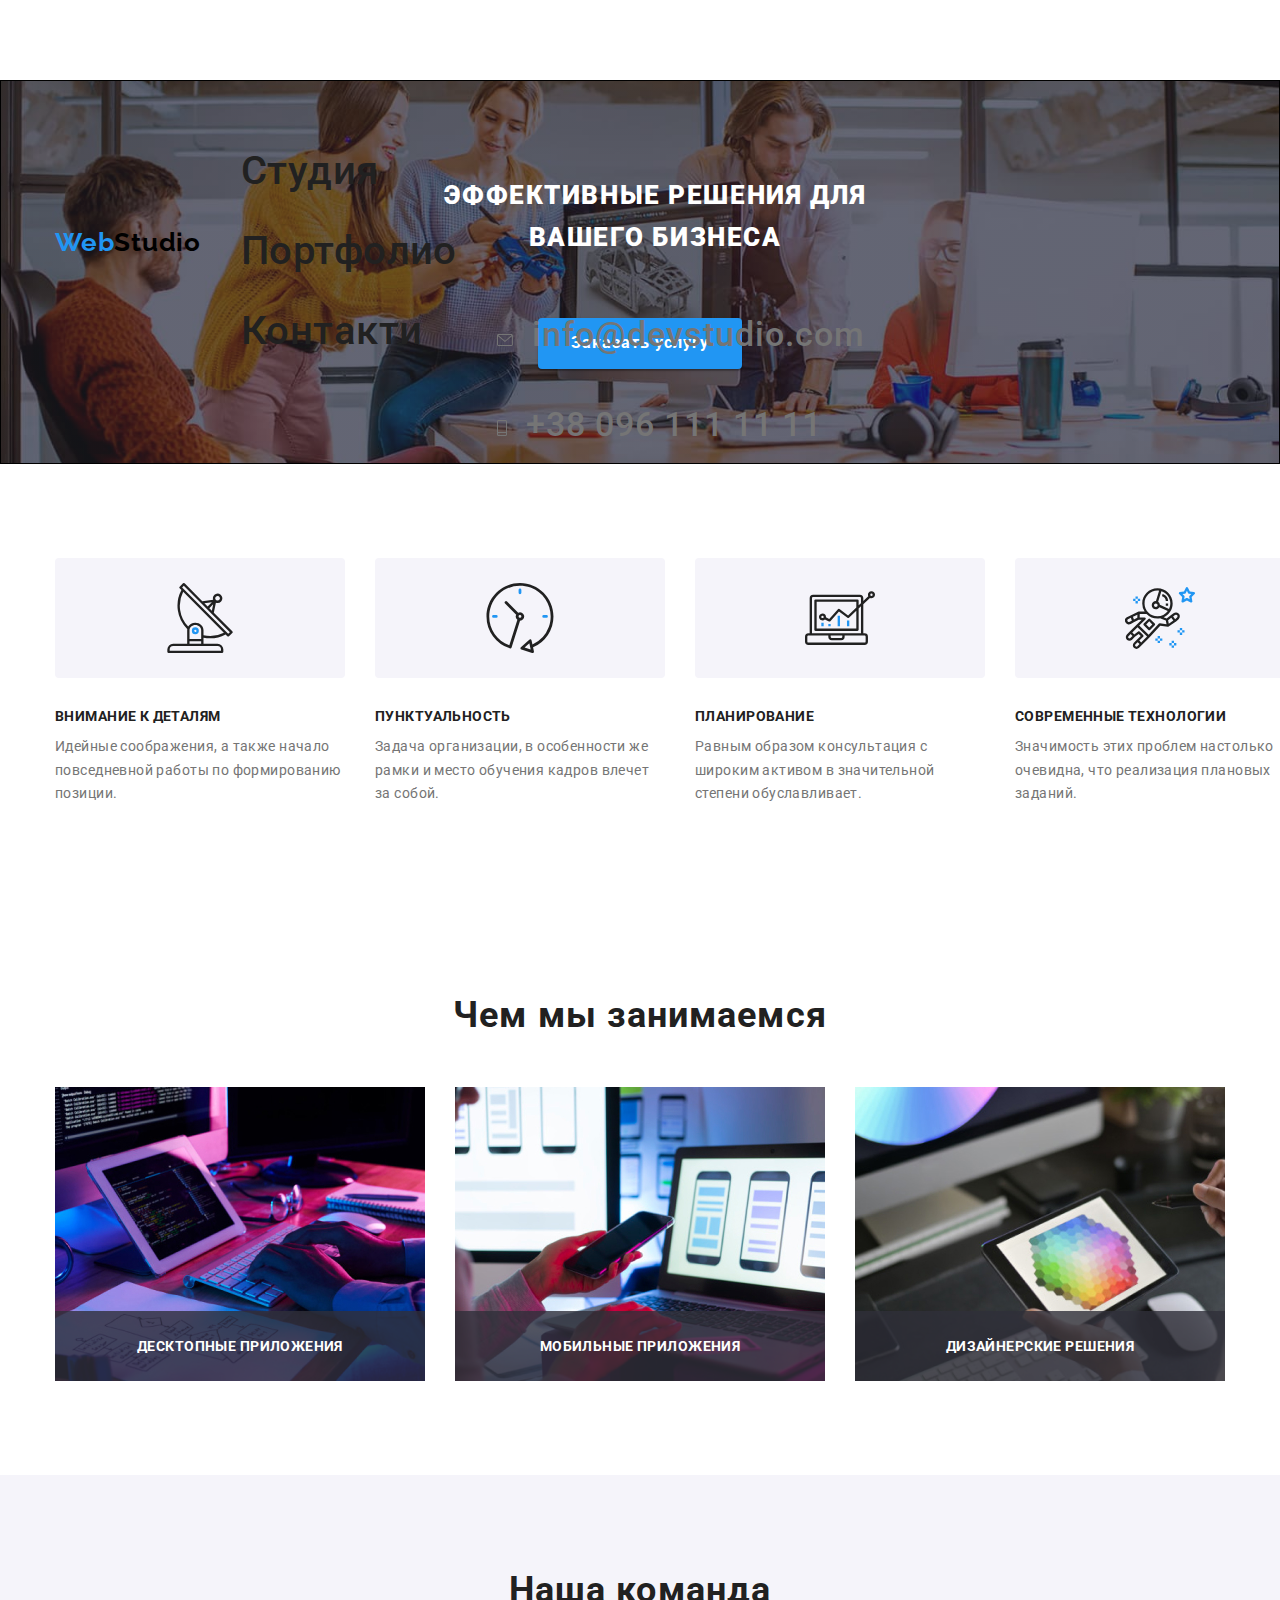
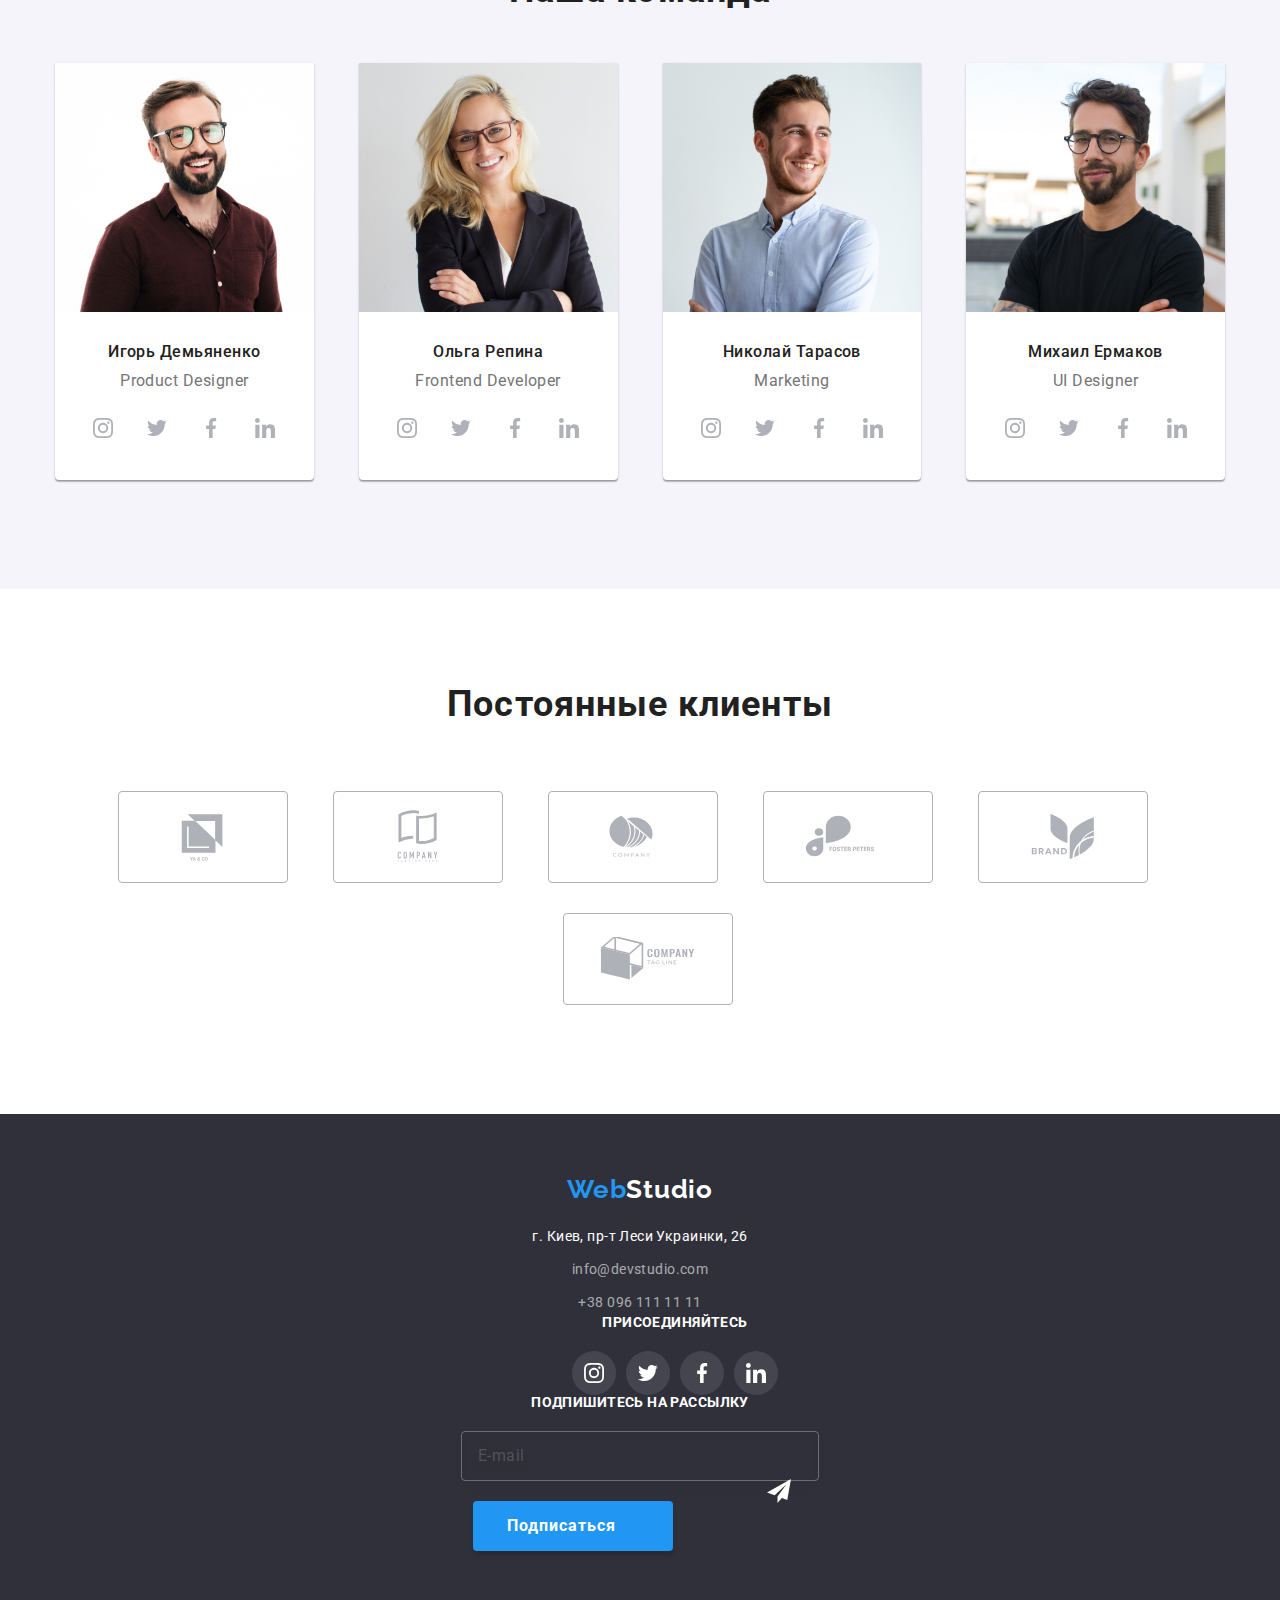
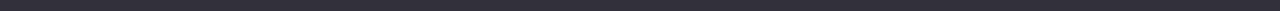
==== commit 24ce29c3: "адаптовано під мобільний телефон" ====
--- a/index.html
+++ b/index.html
@@ -241,7 +241,7 @@
           <h2 class="team">Наша команда</h2>
           <ul class="title-team">
             <li class="img-team">
-                  <img
+                  <img class="img-person"
                     src="images/img1.jpg"
                     alt="Игорь Демьяненко Product Designer"
                     width="270"
@@ -287,7 +287,7 @@
                 </div>
             </li>
             <li class="img-team">
-                  <img
+                  <img class="img-person"
                     src="images/img2.jpg"
                     alt="Ольга Репина Frontend Developer"
                     width="270"
@@ -333,7 +333,7 @@
                 </div>
             </li>
             <li class="img-team">
-                  <img
+                  <img class="img-person"
                     src="images/img3.jpg"
                     alt="Николай Тарасов Marketing"
                     width="270"
@@ -379,7 +379,7 @@
                 </div>
             </li>
             <li class="img-team">
-                  <img
+                  <img class="img-person"
                     src="images/img4.jpg"
                     alt="Михаил Ермаков UI Designer"
                     width="270"
--- a/css/main.min.css
+++ b/css/main.min.css
@@ -1 +1 @@
-:root{--color-choice: #2F303A;--color-main: #FFFFFF;--color-blue: #2196F3;--color-footer: #2F303A;--fotter-list: #FFFFFF;--heder-list: #212121;--color-text: #757575;--color-logo: #000000;--color-fotter-contact: rgba(255, 255, 255, 0.6);--color-button: #F5F4FA;--cardset-gap: 30px;--icon-gap: 10px;--box-shadow: 0px 1px 3px rgba(0, 0, 0, 0.12), 0px 1px 1px rgba(0, 0, 0, 0.14), 0px 2px 1px rgba(0, 0, 0, 0.2);--box-radius: 0px 0px 4px 4px;--button-radius: 4px 4px 4px 4px;--border-color: #EEEEEE;--border-color-nav: #ECECEC;--backgroung-color-hero: #C4C4C4;--fill-icon-socials: #AFB1B8;--cubik: cubic-bezier(0.4, 0, 0.2, 1);--background-color-img-box: rgba(47, 48, 58, 0.8)}address{font-style:normal;font-style:inherit}.container{margin-left:auto;margin-right:auto;padding-left:15px;padding-right:15px}@media screen and (min-width: 480px){.container{width:480px}}@media screen and (min-width: 768px){.container{width:768px}}@media screen and (min-width: 1200px){.container{width:1200px}}body{min-width:320px;margin-right:auto;margin-left:auto;font-family:Roboto,sans-serif;color:var(--color-text);background-color:var(--color-main);font-size:14px;letter-spacing:.03em}h1,h2,h3,ul,p,ul{margin:0px;padding:0px;list-style-type:none}img{display:block;max-width:100%;height:auto}.choice-section{display:block;text-align:center}.choice-section{background-color:var(--color-choice);padding-bottom:200px;padding-top:200px;max-width:1600px;margin:0 auto;background-image:-webkit-gradient(linear, left top, left bottom, color-stop(40%, rgba(47, 48, 58, 0.4)), color-stop(40%, rgba(47, 48, 58, 0.4))),url(../images/Img14.jpg);background-image:linear-gradient(rgba(47, 48, 58, 0.4) 40%, rgba(47, 48, 58, 0.4) 40%),url(../images/Img14.jpg);background-repeat:no-repeat;background-size:cover;background-position:center;border:1px solid var(--color-logo)}.hero-container{margin-left:auto;margin-right:auto;padding-left:15px;padding-right:15px}@media screen and (min-width: 480px){.hero-container{max-width:480px}}.hero{font-weight:900;font-size:26px;line-height:1.6;color:var(--color-main);margin:0 auto;text-align:center;text-transform:uppercase;letter-spacing:.06em;margin-left:auto;margin-right:auto;margin-bottom:30px;max-width:1600px}@media screen and (min-width: 480px){.hero{min-width:480px}}.btn{background-color:var(--color-blue);border:1px solid rgba(0,0,0,0);cursor:pointer;color:var(--color-main);font-family:"Roboto",sans-serif;font-style:normal;font-weight:700;font-size:16px;line-height:1.8;letter-spacing:.06em;-webkit-box-shadow:var(--box-shadow);box-shadow:var(--box-shadow);border-radius:var(--button-radius);padding:10px 32px;margin-top:30px}.backdrop{position:fixed;top:0;left:0;width:100%;height:100%;z-index:1;opacity:1;visibility:visible;background-color:rgba(0,0,0,.2);-webkit-transition:opacity 250ms var(--cubik),visibility 250ms var(--cubik);transition:opacity 250ms var(--cubik),visibility 250ms var(--cubik)}.backdrop.is-hidden{opacity:0;pointer-events:none}.modal{position:absolute;top:50%;left:50%;-webkit-transform:translate(-50%, -50%);transform:translate(-50%, -50%);padding:40px;min-width:528px;min-height:581px;background-color:var(--color-main);-webkit-box-shadow:0px 1px 3px rgba(0,0,0,.12),0px 1px 1px rgba(0,0,0,.14),0px 2px 1px rgba(0,0,0,.2);box-shadow:0px 1px 3px rgba(0,0,0,.12),0px 1px 1px rgba(0,0,0,.14),0px 2px 1px rgba(0,0,0,.2);border-radius:4px;-webkit-transition:-webkit-transform 250ms var(--cubik);transition:-webkit-transform 250ms var(--cubik);transition:transform 250ms var(--cubik);transition:transform 250ms var(--cubik), -webkit-transform 250ms var(--cubik)}.modal-title{font-family:"Roboto";font-style:normal;font-weight:700;font-size:20px;line-height:1.15;text-align:center;letter-spacing:.03em;color:var(--heder-list);margin-bottom:30px}.form-name{margin-bottom:10px}.form-name-label{text-align:left;display:block;font-family:"Roboto",sans-serif;font-style:normal;font-weight:400;font-size:12px;line-height:1.16;letter-spacing:.01em;color:var(--color-text);margin-bottom:8px}.form-input{position:relative}.form-name-input{width:100%;height:40px;padding-top:12px;padding-right:42px;padding-bottom:12px;padding-left:42px;background:var(--fotter-list);border:1px solid rgba(33,33,33,.2);border-radius:4px;-webkit-transition-duration:250ms;transition-duration:250ms;-webkit-transition-timing-function:cubic-bezier(0.4, 0, 0.2, 1);transition-timing-function:cubic-bezier(0.4, 0, 0.2, 1);outline:none}::-webkit-input-placeholder{font-family:inherit;color:rgba(117,117,117,.5)}::-moz-placeholder{font-family:inherit;color:rgba(117,117,117,.5)}:-ms-input-placeholder{font-family:inherit;color:rgba(117,117,117,.5)}::-ms-input-placeholder{font-family:inherit;color:rgba(117,117,117,.5)}::placeholder{font-family:inherit;color:rgba(117,117,117,.5)}.form-name-input-textarea{padding-top:12px;padding-right:16px;padding-bottom:12px;padding-left:16px;height:120px;font-size:14px;line-height:1.14;letter-spacing:.01em;resize:none}.form-name-icon{position:absolute;left:15px;top:50%;-webkit-transform:translateY(-50%);transform:translateY(-50%);width:18px;height:18px;fill:var(--heder-list);-webkit-transition-duration:250ms;transition-duration:250ms;-webkit-transition-timing-function:cubic-bezier(0.4, 0, 0.2, 1);transition-timing-function:cubic-bezier(0.4, 0, 0.2, 1)}.form-name-input:focus{border:1px solid #2196f3;border-radius:4px}.form-name-input:focus+.form-name-icon{fill:#2196f3}.checkbox{display:-webkit-box;display:-ms-flexbox;display:flex}.checkbox-label{font-family:"Roboto";font-style:normal;font-weight:400;font-size:14px;letter-spacing:.03em;color:var(--tiele-text-color);-ms-flex-negative:0;flex-shrink:0;-webkit-box-align:center;-ms-flex-align:center;align-items:center;-webkit-box-pack:center;-ms-flex-pack:center;justify-content:center;margin-top:0px;margin-bottom:30px;margin-left:37px;display:inline-block}.checkbox-input:checked~.icon-bird{opacity:1}.icon-bird{position:absolute;fill:#fff;background:#2196f3;border:.2px solid #2196f3;border-radius:2px;opacity:0;-webkit-transition:opacity 250ms cubic-bezier(0.4, 0, 0.2, 1);transition:opacity 250ms cubic-bezier(0.4, 0, 0.2, 1)}.form-name-lable-text{color:var(--color-blue)}.checkbox-icon{position:absolute;left:52px}.checkbox-input{-webkit-appearance:none;-moz-appearance:none;appearance:none}.form-name-btn{cursor:pointer;color:#fff;background-color:var(--color-blue);font-style:normal;font-weight:700;font-size:16px;line-height:1.8;letter-spacing:.06em;width:200px;height:50px;border:none;-webkit-box-shadow:0px 4px 4px rgba(0,0,0,.15);box-shadow:0px 4px 4px rgba(0,0,0,.15);border-radius:4px;-webkit-transition-duration:250ms;transition-duration:250ms;-webkit-transition-timing-function:var(--cubik);transition-timing-function:var(--cubik)}.form-name-btn:hover,.form-name-btn:focus{color:var(--fotter-list);background-color:#188ce8;-webkit-box-shadow:0px 3px 1px rgba(0,0,0,.1),0px 1px 2px rgba(0,0,0,.08),0px 2px 2px rgba(0,0,0,.12);box-shadow:0px 3px 1px rgba(0,0,0,.1),0px 1px 2px rgba(0,0,0,.08),0px 2px 2px rgba(0,0,0,.12);border-radius:4px}.btn-close{position:absolute;width:30px;height:30px;top:0;right:0;margin-top:8px;margin-right:8px;cursor:pointer;background-color:var(--fotter-list);border:1px solid rgba(0,0,0,.1);border-radius:100%;-webkit-transition:color 250ms cubic-bezier(0.4, 0, 0.2, 1);transition:color 250ms cubic-bezier(0.4, 0, 0.2, 1)}.btn-close:hover{color:var(--color-blue);-webkit-transition:color 250ms cubic-bezier(0.4, 0, 0.2, 1);transition:color 250ms cubic-bezier(0.4, 0, 0.2, 1)}.about__section{padding-top:0}.about__title{font-weight:700;font-size:36px;line-height:1.2;color:#212121;letter-spacing:.03em;display:block;text-align:center;margin-bottom:50px}.img-box{display:-webkit-box;display:-ms-flexbox;display:flex;-ms-flex-wrap:wrap;flex-wrap:wrap}.img-box__item{position:relative;width:370px;margin-right:30px}.img-box__item:nth-child(3n){margin-right:0}.img-box__text{position:absolute;bottom:0;width:100%;padding:27px;margin:0;background-color:rgba(47,48,58,.8);color:#fff;text-transform:uppercase;font-weight:700;text-align:center}.client-container{font-weight:700;font-size:36px;line-height:1.2;color:var(--heder-list);letter-spacing:.03em;display:block;text-align:center;margin:auto}.client-header{font-weight:700;font-size:36px;line-height:1.2;color:var(--heder-list);letter-spacing:.03em;display:block;text-align:center;margin-bottom:50px}.client-list{display:-webkit-box;display:-ms-flexbox;display:flex;-ms-flex-wrap:wrap;flex-wrap:wrap;-ms-flex-preferred-size:calc(16.6666666667% - var(--cardset-gap));flex-basis:calc(16.6666666667% - var(--cardset-gap));-webkit-box-pack:center;-ms-flex-pack:center;justify-content:center;-webkit-box-align:center;-ms-flex-align:center;align-items:center}.icon-client-item{display:-webkit-box;display:-ms-flexbox;display:flex;border:1px solid #afb1b8;border-radius:4px;width:170px;height:92px;margin-left:30px;-webkit-transition:border 250ms var(--cubik);transition:border 250ms var(--cubik)}.icon-client-item:first-child{margin-left:0}.icon-client-item:hover{border:1px solid var(--color-blue);border-radius:4px;-webkit-transition:border 250ms var(--cubik);transition:border 250ms var(--cubik)}.icon-group{display:-webkit-box;display:-ms-flexbox;display:flex;-webkit-box-pack:center;-ms-flex-pack:center;justify-content:center;-webkit-box-align:center;-ms-flex-align:center;align-items:center;fill:var(--fill-icon-socials);width:100%;height:100%;-webkit-transition:fill 250ms var(--cubik);transition:fill 250ms var(--cubik)}.icon-group:hover{fill:var(--color-blue);-webkit-transition:fill 250ms var(--cubik);transition:fill 250ms var(--cubik)}.filter{display:-webkit-box;display:-ms-flexbox;display:flex;-webkit-box-pack:center;-ms-flex-pack:center;justify-content:center;margin-bottom:50px;color:#000;font-family:Roboto,sans-serif}.filter__button{color:#000;background-color:#f5f4fa;border:1px solid rgba(0,0,0,0);cursor:pointer;font-family:"Roboto",sans-serif;font-style:normal;font-weight:500;font-size:16px;line-height:1.6;letter-spacing:.03em;-webkit-transition:background-color 250ms cubic-bezier(0.4, 0, 0.2, 1),color 250ms cubic-bezier(0.4, 0, 0.2, 1),-webkit-box-shadow 250ms cubic-bezier(0.4, 0, 0.2, 1);transition:background-color 250ms cubic-bezier(0.4, 0, 0.2, 1),color 250ms cubic-bezier(0.4, 0, 0.2, 1),-webkit-box-shadow 250ms cubic-bezier(0.4, 0, 0.2, 1);transition:background-color 250ms cubic-bezier(0.4, 0, 0.2, 1),color 250ms cubic-bezier(0.4, 0, 0.2, 1),box-shadow 250ms cubic-bezier(0.4, 0, 0.2, 1);transition:background-color 250ms cubic-bezier(0.4, 0, 0.2, 1),color 250ms cubic-bezier(0.4, 0, 0.2, 1),box-shadow 250ms cubic-bezier(0.4, 0, 0.2, 1),-webkit-box-shadow 250ms cubic-bezier(0.4, 0, 0.2, 1);margin-left:8px;border-radius:4px 4px 4px 4px;padding:6px 22px}.filter__button:hover,.filter__button:focus{background-color:#2196f3;color:#fff;-webkit-box-shadow:0px 1px 3px rgba(0,0,0,.12),0px 1px 1px rgba(0,0,0,.14),0px 2px 1px rgba(0,0,0,.2);box-shadow:0px 1px 3px rgba(0,0,0,.12),0px 1px 1px rgba(0,0,0,.14),0px 2px 1px rgba(0,0,0,.2)}.filter .filter__button:active{color:#fff;background-color:#2196f3}.app-list{display:-webkit-box;display:-ms-flexbox;display:flex;-ms-flex-wrap:wrap;flex-wrap:wrap;margin-left:calc(-1*var(--cardset-gap))}.app-list>.item-app{-ms-flex-preferred-size:calc(33.3333333333% - var(--cardset-gap));flex-basis:calc(33.3333333333% - var(--cardset-gap));margin-left:var(--cardset-gap);margin-top:30px;background-color:var(--color-main)}.app-list>.item-app:nth-child(-n+3){margin-top:0px}.app-content{padding-top:20px;padding-right:24px;padding-bottom:20px;padding-left:24px;border-right:solid 1px var(--border-color);border-bottom:solid 1px var(--border-color);border-left:solid 1px var(--border-color)}.product-link{display:block;text-decoration:none;color:inherit;-webkit-transition:-webkit-box-shadow 250ms var(--cubik);transition:-webkit-box-shadow 250ms var(--cubik);transition:box-shadow 250ms var(--cubik);transition:box-shadow 250ms var(--cubik), -webkit-box-shadow 250ms var(--cubik)}.product-link:hover{-webkit-box-shadow:0px 1px 1px rgba(0,0,0,.12),0px 4px 4px rgba(0,0,0,.06),1px 4px 6px rgba(0,0,0,.16);box-shadow:0px 1px 1px rgba(0,0,0,.12),0px 4px 4px rgba(0,0,0,.06),1px 4px 6px rgba(0,0,0,.16)}.product-link:focus{-webkit-box-shadow:0px 1px 1px rgba(0,0,0,.12),0px 4px 4px rgba(0,0,0,.06),1px 4px 6px rgba(0,0,0,.16);box-shadow:0px 1px 1px rgba(0,0,0,.12),0px 4px 4px rgba(0,0,0,.06),1px 4px 6px rgba(0,0,0,.16)}.product-link-content{position:relative;overflow:hidden}.product-link-overlay{position:absolute;top:0;width:100%;height:100%;display:-webkit-box;display:-ms-flexbox;display:flex;-webkit-box-align:center;-ms-flex-align:center;align-items:center;padding:24px;background-color:rgba(33,150,243,.9);font-size:18px;line-height:1.56;color:var(--color-main);-webkit-transform:translateY(100%);transform:translateY(100%);-webkit-transition:-webkit-transform 250ms var(--cubik);transition:-webkit-transform 250ms var(--cubik);transition:transform 250ms var(--cubik);transition:transform 250ms var(--cubik), -webkit-transform 250ms var(--cubik)}.product-link:hover .product-link-overlay{-webkit-transform:translateY(0);transform:translateY(0)}.type{font-family:"Roboto",sans-serif;font-size:16px;line-height:1.9;color:var(--color-text);letter-spacing:.03em}.product{font-family:"Roboto",sans-serif;font-weight:700;font-size:18px;line-height:2;color:var(--heder-list);letter-spacing:.06em;margin-bottom:4px}.header{width:100%;height:60px;position:relative}@media screen and (min-width: 768px){.header{height:80px}}.header__container{display:-webkit-box;display:-ms-flexbox;display:flex;-webkit-box-align:center;-ms-flex-align:center;align-items:center}@media screen and (max-width: 479px){.header__container{max-width:479px}}@media screen and (min-width: 480px){.header__container{min-width:480px}}@media screen and (min-width: 480px)and (max-width: 767px){.header__container{max-width:767px}}@media screen and (max-width: 1199px){.header__container{-webkit-box-pack:justify;-ms-flex-pack:justify;justify-content:space-between}}@media screen and (min-width: 768px){.header__button{display:none}}@media screen and (max-width: 767px){.header__button{display:block;position:relative;border:none;z-index:20;padding:0;margin-top:10px;margin-bottom:10px;color:#212121;background-color:rgba(0,0,0,0);cursor:pointer;-webkit-transition-property:color;transition-property:color;-webkit-transition-duration:250ms;transition-duration:250ms;-webkit-transition-timing-function:cubic-bezier(0.4, 0, 0.2, 1);transition-timing-function:cubic-bezier(0.4, 0, 0.2, 1)}}.header__button .icon-cross{display:none}.header__button.is-open .icon-cross{display:block}.header__button.is-open .icon-menu{display:none}.icon-menu:hover{fill:#2196f3}.icon-menu:focus{fill:#2196f3}.icon-cross:hover{fill:#2196f3}@media screen and (max-width: 767px){.menu-container{display:none;position:absolute;top:0;left:0;width:100%;height:100vh;z-index:1;padding:48px 40px;text-align:left}}@media screen and (min-width: 768px){.menu-container{display:-webkit-box;display:-ms-flexbox;display:flex;-webkit-box-align:center;-ms-flex-align:center;align-items:center;-webkit-box-pack:justify;-ms-flex-pack:justify;justify-content:space-between}}.menu-container.is-open{display:block;background-color:#fff}.header__navigation{margin-top:48px;margin-left:40px;font-family:"Roboto";font-weight:500;font-size:40px;line-height:1.2;color:#212121}.header__link{font-family:"Raleway",sans-serif;font-weight:700;font-size:26px;text-decoration:none;line-height:1.2;letter-spacing:.03em;color:var(--color-logo)}.header__logo{padding-top:16px;padding-bottom:16px;color:var(--color-blue);text-decoration:none}.header__text{margin-bottom:32px;-webkit-transition:color 250ms cubic-bezier(0.4, 0, 0.2, 1);transition:color 250ms cubic-bezier(0.4, 0, 0.2, 1);color:#212121;text-decoration:none}.header__text:hover{color:#2196f3}.header__text:focus{color:#2196f3}.header__item{margin-bottom:32px}.header__item:last-child{margin-left:0px}.header__contacts{margin-top:306px;margin-left:40px;padding:0}@media screen and (max-width: 767px){.header__contacts{display:-webkit-box;display:-ms-flexbox;display:flex;-webkit-box-orient:vertical;-webkit-box-direction:reverse;-ms-flex-direction:column-reverse;flex-direction:column-reverse}}.header__label{font-weight:500;font-size:14px;-webkit-box-align:center;-ms-flex-align:center;align-items:center;line-height:1.7;text-decoration:none;letter-spacing:.03em;padding-bottom:32px;-webkit-transition:color 250ms cubic-bezier(0.4, 0, 0.2, 1);transition:color 250ms cubic-bezier(0.4, 0, 0.2, 1)}@media screen and (min-width: 480px){.header__label{font-size:34px}}.header__label--color{color:#757575}.header__label:hover,.header__label:focus{color:#2196f3;-webkit-transition:color 250ms cubic-bezier(0.4, 0, 0.2, 1);transition:color 250ms cubic-bezier(0.4, 0, 0.2, 1)}.header__envelope{width:16px;height:12px;fill:#757575;margin-right:10px}@media screen and (max-width: 768px){.header__envelope{display:none}}.header__label:hover .header__envelope{fill:#2196f3;-webkit-transition:color 250ms cubic-bezier(0.4, 0, 0.2, 1);transition:color 250ms cubic-bezier(0.4, 0, 0.2, 1)}.header__smartphone{width:10px;height:16px;margin-right:10px;fill:#757575}@media screen and (max-width: 768px){.header__smartphone{display:none}}.header__label:hover .header__smartphone{fill:#2196f3;-webkit-transition:color 250ms cubic-bezier(0.4, 0, 0.2, 1);transition:color 250ms cubic-bezier(0.4, 0, 0.2, 1)}.footer{color:var(--fotter-list);background-color:var(--color-footer);padding-top:60px;padding-bottom:60px}@media screen and (min-width: 480px){.footer{min-width:480px}}@media screen and (min-width: 768px){.footer{min-width:768px}}@media screen and (min-width: 1200px){.footer{min-width:1200px}}.footer-container{max-width:480px;margin-left:auto;margin-right:auto;padding-left:15px;padding-right:15px;text-align:center}@media screen and (min-width: 1200px){.footer-container{display:-webkit-box;display:-ms-flexbox;display:flex;-webkit-box-align:baseline;-ms-flex-align:baseline;align-items:baseline}}.footer-wrap{display:-webkit-box;display:-ms-flexbox;display:flex;-webkit-box-orient:vertical;-webkit-box-direction:normal;-ms-flex-direction:column;flex-direction:column}@media screen and (max-width: 767px){.footer-wrap{gap:60px}}@media screen and (min-width: 768px){.footer-wrap{-webkit-box-orient:horizontal;-webkit-box-direction:normal;-ms-flex-direction:row;flex-direction:row;-ms-flex-wrap:wrap;flex-wrap:wrap;-ms-flex-pack:distribute;justify-content:space-around}}.logo-fotter{font-family:"Raleway",sans-serif;font-weight:700;font-size:26px;text-decoration:none;line-height:1.2;letter-spacing:.03em;color:var(--color-main)}.color-logo-fotter{color:var(--color-blue);text-decoration:none;margin-top:60px;margin-bottom:20px}.address-footer{margin-top:20px}.address-list:not(:last-child){margin-bottom:9px}.contact-list{color:var(--color-fotter-contact);font-style:normal;font-size:14px;line-height:1.7;text-decoration:none;letter-spacing:.03em}.contact-list:hover{color:var(--color-blue);-webkit-transition:color 250ms var(--cubik);transition:color 250ms var(--cubik)}.contact-list:focus{color:var(--fotter-list)}.map{color:var(--color-main);font-style:normal;font-size:14px;line-height:1.7;letter-spacing:.03em}@media screen and (min-width: 1200px){.footer-icon-box{width:206px;height:80px;margin-left:70px}}.footer-icon-header{font-family:"Roboto";font-style:normal;font-weight:700;font-size:14px;line-height:1.14;letter-spacing:.03em;text-transform:uppercase}.footer-icon-list{display:-webkit-box;display:-ms-flexbox;display:flex;-ms-flex-wrap:wrap;flex-wrap:wrap;-ms-flex-preferred-size:calc(25% - var(--icon-gap));flex-basis:calc(25% - var(--icon-gap));-webkit-box-pack:center;-ms-flex-pack:center;justify-content:center;-webkit-box-align:center;-ms-flex-align:center;align-items:center;margin-top:20px}.socials-link-footer{width:100%;height:100%;display:-webkit-box;display:-ms-flexbox;display:flex;-webkit-box-pack:center;-ms-flex-pack:center;justify-content:center;-webkit-box-align:center;-ms-flex-align:center;align-items:center;fill:var(--color-main);background-color:rgba(255,255,255,.1);border-radius:50%;-webkit-transition:background-color 250ms var(--cubik),fill 250ms var(--cubik);transition:background-color 250ms var(--cubik),fill 250ms var(--cubik)}.socials-link-footer:hover{fill:#fff;-webkit-transition:background-color 250ms var(--cubik),fill 250ms var(--cubik);transition:background-color 250ms var(--cubik),fill 250ms var(--cubik);background-color:var(--color-blue);border-radius:100%}.socials-item{width:44px;height:44px;margin-left:10px}.socials-item:first-child{margin-left:0}.subscribe{display:-webkit-box;display:-ms-flexbox;display:flex;-webkit-box-orient:vertical;-webkit-box-direction:normal;-ms-flex-direction:column;flex-direction:column;-webkit-box-align:center;-ms-flex-align:center;align-items:center}@media screen and (min-width: 1200px){.subscribe-form{margin-left:auto}}.subscribe-label{display:-webkit-box;display:-ms-flexbox;display:flex;-webkit-box-orient:vertical;-webkit-box-direction:normal;-ms-flex-direction:column;flex-direction:column;cursor:pointer;font-family:"Roboto";font-style:normal;text-transform:uppercase;font-weight:700;font-size:14px;line-height:1.14;letter-spacing:.03em;color:#fff;margin-bottom:20px}.subscribe-control{display:-webkit-box;display:-ms-flexbox;display:flex;-webkit-box-orient:vertical;-webkit-box-direction:normal;-ms-flex-direction:column;flex-direction:column;-webkit-box-align:center;-ms-flex-align:center;align-items:center;position:relative}@media screen and (min-width: 1200px){.subscribe-control{display:-webkit-box;display:-ms-flexbox;display:flex;position:relative}}.subscribe-input{padding-left:16px;width:358px;height:50px;font-family:"Roboto";font-style:normal;font-weight:400;font-size:16px;line-height:1.25;letter-spacing:inherit;background-color:inherit;color:#fff;border:1px solid rgba(255,255,255,.3);-webkit-filter:drop-shadow(0px 4px 4px rgba(0, 0, 0, 0.15));filter:drop-shadow(0px 4px 4px rgba(0, 0, 0, 0.15));border-radius:4px}.subscribe-icon{position:absolute;right:100px;top:79%;-webkit-transform:translateY(-50%);transform:translateY(-50%);-webkit-transition-duration:250ms;transition-duration:250ms;-webkit-transition-timing-function:cubic-bezier(0.4, 0, 0.2, 1);transition-timing-function:cubic-bezier(0.4, 0, 0.2, 1);fill:var(--fotter-list)}@media screen and (min-width: 1200px){.subscribe-icon{right:28px;top:50%;-webkit-transform:translateY(-50%);transform:translateY(-50%);-webkit-transition-duration:250ms;transition-duration:250ms;-webkit-transition-timing-function:cubic-bezier(0.4, 0, 0.2, 1);transition-timing-function:cubic-bezier(0.4, 0, 0.2, 1);fill:var(--fotter-list)}}.subscribe-btn{display:-webkit-box;display:-ms-flexbox;display:flex;-webkit-box-align:center;-ms-flex-align:center;align-items:center;-webkit-box-pack:center;-ms-flex-pack:center;justify-content:center;display:-webkit-inline-box;display:-ms-inline-flexbox;display:inline-flex;margin:auto;padding-top:10px;padding-right:29px;padding-bottom:10px;cursor:pointer;margin-top:20px;color:#fff;background-color:#2196f3;font-style:normal;font-weight:700;font-size:16px;line-height:1.87;letter-spacing:.06em;min-width:200px;min-height:50px;border:none;-webkit-box-shadow:0px 4px 4px rgba(0,0,0,.15);box-shadow:0px 4px 4px rgba(0,0,0,.15);border-radius:4px;-webkit-transition-duration:250ms;transition-duration:250ms;-webkit-transition-timing-function:cubic-bezier(0.4, 0, 0.2, 1);transition-timing-function:cubic-bezier(0.4, 0, 0.2, 1)}@media screen and (min-width: 1200px){.subscribe-btn{margin-left:12px}}.subscribe-btn:hover,.subscribe-btn:focus{color:var(--fotter-list);background-color:#188ce8;-webkit-box-shadow:0px 3px 1px rgba(0,0,0,.1),0px 1px 2px rgba(0,0,0,.08),0px 2px 2px rgba(0,0,0,.12);box-shadow:0px 3px 1px rgba(0,0,0,.1),0px 1px 2px rgba(0,0,0,.08),0px 2px 2px rgba(0,0,0,.12);border-radius:4px}@media screen and (max-width: 1199px){.about__section{display:none}}.section{padding-top:60px;padding-bottom:60px}@media screen and (min-width: 1200px){.section{padding-top:94px;padding-bottom:94px}}.visually-hidden{position:absolute;white-space:nowrap;width:1px;height:1px;overflow:hidden;border:0;padding:0;clip:rect(0 0 0 0);-webkit-clip-path:inset(50%);clip-path:inset(50%);margin:-1px}.main-list{display:-webkit-box;display:-ms-flexbox;display:flex;margin:-15px}@media screen and (max-width: 1199px){.main-list{-ms-flex-wrap:wrap;flex-wrap:wrap}}.item-list{margin:15px;min-width:290px}@media screen and (min-width: 480px){.item-list{width:450px}}@media screen and (min-width: 768px){.item-list{width:calc((100% - 60px)/2)}}.icon-box{display:-webkit-box;display:-ms-flexbox;display:flex;-webkit-box-flex:content;-ms-flex:content;flex:content;-webkit-box-pack:center;-ms-flex-pack:center;justify-content:center;-webkit-box-align:center;-ms-flex-align:center;align-items:center;background-color:var(--color-button);height:120px;margin-bottom:30px;border:1px solid rgba(0,0,0,0);border-radius:4px}.icon-box:hover{border-radius:var(--box-radius);-webkit-box-shadow:0px 4px 4px;box-shadow:0px 4px 4px}.icon{background-color:var(--color-button);fill:var(--color-text)}.action{font-size:14px;line-height:1.2;text-transform:uppercase;color:var(--heder-list);letter-spacing:.03em}@media screen and (max-width: 767px){.action{text-align:center}}.description{font-size:14px;line-height:1.7;color:var(--color-text);letter-spacing:.03em;margin-top:10px}.section{padding-top:60px;padding-bottom:60px}@media screen and (min-width: 1200px){.section{padding-top:94px;padding-bottom:94px}}.team-section{background-color:#f5f4fa}.team{font-weight:700;font-size:28px;line-height:1.2;color:var(--heder-list);letter-spacing:.03em;display:block;text-align:center;margin-bottom:30px}@media screen and (min-width: 1200px){.team{font-size:36px}}.title-team{display:-webkit-box;display:-ms-flexbox;display:flex;-webkit-box-pack:center;-ms-flex-pack:center;justify-content:center;margin:-15px}@media screen and (max-width: 1199px){.title-team{-ms-flex-wrap:wrap;flex-wrap:wrap}}@media screen and (min-width: 1200px){.title-team{margin-left:calc(-1*var(--cardset-gap));text-align:center;margin-top:50px}}@media screen and (min-width: 1200px){.title-team>.img-team{-ms-flex-preferred-size:calc(25% - var(--cardset-gap));flex-basis:calc(25% - var(--cardset-gap));margin-left:var(--cardset-gap);background-color:var(--color-main);-webkit-box-shadow:var(--box-shadow);box-shadow:var(--box-shadow);border-radius:var(--box-radius)}}.card-content{padding-top:30px;padding-bottom:30px}.person{font-weight:500;font-size:16px;line-height:1.2;color:var(--heder-list);letter-spacing:.03em}.speciality{font-family:"Roboto",sans-serif;font-size:16px;line-height:1.2;color:var(--color-text);letter-spacing:.03em;margin-top:10px}.socials-list{display:-webkit-box;display:-ms-flexbox;display:flex;-ms-flex-wrap:wrap;flex-wrap:wrap;-ms-flex-preferred-size:calc(25% - var(--icon-gap));flex-basis:calc(25% - var(--icon-gap));-webkit-box-pack:center;-ms-flex-pack:center;justify-content:center;-webkit-box-align:center;-ms-flex-align:center;align-items:center;margin-top:16px}.socials-item{width:44px;height:44px;margin-left:10px}.socials-item:first-child{margin-left:0}.socials-link{width:100%;height:100%;display:-webkit-box;display:-ms-flexbox;display:flex;border-radius:100%;-webkit-box-pack:center;-ms-flex-pack:center;justify-content:center;-webkit-box-align:center;-ms-flex-align:center;align-items:center;fill:var(--fill-icon-socials);-webkit-transition:background-color 250ms var(--cubik),fill 250ms var(--cubik);transition:background-color 250ms var(--cubik),fill 250ms var(--cubik)}.socials-link:hover{fill:#fff;-webkit-transition:background-color 250ms var(--cubik),fill 250ms var(--cubik);transition:background-color 250ms var(--cubik),fill 250ms var(--cubik);background-color:var(--color-blue);border-radius:100%}/*# sourceMappingURL=main.min.css.map */+:root{--color-choice: #2F303A;--color-main: #FFFFFF;--color-blue: #2196F3;--color-footer: #2F303A;--fotter-list: #FFFFFF;--heder-list: #212121;--color-text: #757575;--color-logo: #000000;--color-fotter-contact: rgba(255, 255, 255, 0.6);--color-button: #F5F4FA;--cardset-gap: 30px;--icon-gap: 10px;--box-shadow: 0px 1px 3px rgba(0, 0, 0, 0.12), 0px 1px 1px rgba(0, 0, 0, 0.14), 0px 2px 1px rgba(0, 0, 0, 0.2);--box-radius: 0px 0px 4px 4px;--button-radius: 4px 4px 4px 4px;--border-color: #EEEEEE;--border-color-nav: #ECECEC;--backgroung-color-hero: #C4C4C4;--fill-icon-socials: #AFB1B8;--cubik: cubic-bezier(0.4, 0, 0.2, 1);--background-color-img-box: rgba(47, 48, 58, 0.8)}address{font-style:normal;font-style:inherit}.container{margin-left:auto;margin-right:auto;padding-left:15px;padding-right:15px}@media screen and (min-width: 480px){.container{width:480px}}@media screen and (min-width: 768px){.container{width:768px}}@media screen and (min-width: 1200px){.container{width:1200px}}body{min-width:320px;margin-right:auto;margin-left:auto;font-family:Roboto,sans-serif;color:var(--color-text);background-color:var(--color-main);font-size:14px;letter-spacing:.03em}h1,h2,h3,ul,p,ul{margin:0px;padding:0px;list-style-type:none}img{display:block;max-width:100%;height:auto}.choice-section{display:block;text-align:center}.choice-section{background-color:var(--color-choice);padding-bottom:200px;padding-top:200px;max-width:1600px;margin:0 auto;background-image:-webkit-gradient(linear, left top, left bottom, color-stop(40%, rgba(47, 48, 58, 0.4)), color-stop(40%, rgba(47, 48, 58, 0.4))),url(../images/Img14.jpg);background-image:linear-gradient(rgba(47, 48, 58, 0.4) 40%, rgba(47, 48, 58, 0.4) 40%),url(../images/Img14.jpg);background-repeat:no-repeat;background-size:cover;background-position:center;border:1px solid var(--color-logo)}.hero-container{margin-left:auto;margin-right:auto;padding-left:15px;padding-right:15px}@media screen and (min-width: 480px){.hero-container{max-width:480px}}.hero{font-weight:900;font-size:26px;line-height:1.6;color:var(--color-main);margin:0 auto;text-align:center;text-transform:uppercase;letter-spacing:.06em;margin-left:auto;margin-right:auto;margin-bottom:30px;max-width:1600px}@media screen and (min-width: 480px){.hero{min-width:480px}}.btn{background-color:var(--color-blue);border:1px solid rgba(0,0,0,0);cursor:pointer;color:var(--color-main);font-family:"Roboto",sans-serif;font-style:normal;font-weight:700;font-size:16px;line-height:1.8;letter-spacing:.06em;-webkit-box-shadow:var(--box-shadow);box-shadow:var(--box-shadow);border-radius:var(--button-radius);padding:10px 32px;margin-top:30px}.backdrop{position:fixed;top:0;left:0;width:100%;height:100%;z-index:1;opacity:1;visibility:visible;background-color:rgba(0,0,0,.2);-webkit-transition:opacity 250ms var(--cubik),visibility 250ms var(--cubik);transition:opacity 250ms var(--cubik),visibility 250ms var(--cubik)}.backdrop.is-hidden{opacity:0;pointer-events:none}.modal{position:absolute;top:50%;left:50%;-webkit-transform:translate(-50%, -50%);transform:translate(-50%, -50%);padding:40px;min-width:528px;min-height:581px;background-color:var(--color-main);-webkit-box-shadow:0px 1px 3px rgba(0,0,0,.12),0px 1px 1px rgba(0,0,0,.14),0px 2px 1px rgba(0,0,0,.2);box-shadow:0px 1px 3px rgba(0,0,0,.12),0px 1px 1px rgba(0,0,0,.14),0px 2px 1px rgba(0,0,0,.2);border-radius:4px;-webkit-transition:-webkit-transform 250ms var(--cubik);transition:-webkit-transform 250ms var(--cubik);transition:transform 250ms var(--cubik);transition:transform 250ms var(--cubik), -webkit-transform 250ms var(--cubik)}.modal-title{font-family:"Roboto";font-style:normal;font-weight:700;font-size:20px;line-height:1.15;text-align:center;letter-spacing:.03em;color:var(--heder-list);margin-bottom:30px}.form-name{margin-bottom:10px}.form-name-label{text-align:left;display:block;font-family:"Roboto",sans-serif;font-style:normal;font-weight:400;font-size:12px;line-height:1.16;letter-spacing:.01em;color:var(--color-text);margin-bottom:8px}.form-input{position:relative}.form-name-input{width:100%;height:40px;padding-top:12px;padding-right:42px;padding-bottom:12px;padding-left:42px;background:var(--fotter-list);border:1px solid rgba(33,33,33,.2);border-radius:4px;-webkit-transition-duration:250ms;transition-duration:250ms;-webkit-transition-timing-function:cubic-bezier(0.4, 0, 0.2, 1);transition-timing-function:cubic-bezier(0.4, 0, 0.2, 1);outline:none}::-webkit-input-placeholder{font-family:inherit;color:rgba(117,117,117,.5)}::-moz-placeholder{font-family:inherit;color:rgba(117,117,117,.5)}:-ms-input-placeholder{font-family:inherit;color:rgba(117,117,117,.5)}::-ms-input-placeholder{font-family:inherit;color:rgba(117,117,117,.5)}::placeholder{font-family:inherit;color:rgba(117,117,117,.5)}.form-name-input-textarea{padding-top:12px;padding-right:16px;padding-bottom:12px;padding-left:16px;height:120px;font-size:14px;line-height:1.14;letter-spacing:.01em;resize:none}.form-name-icon{position:absolute;left:15px;top:50%;-webkit-transform:translateY(-50%);transform:translateY(-50%);width:18px;height:18px;fill:var(--heder-list);-webkit-transition-duration:250ms;transition-duration:250ms;-webkit-transition-timing-function:cubic-bezier(0.4, 0, 0.2, 1);transition-timing-function:cubic-bezier(0.4, 0, 0.2, 1)}.form-name-input:focus{border:1px solid #2196f3;border-radius:4px}.form-name-input:focus+.form-name-icon{fill:#2196f3}.checkbox{display:-webkit-box;display:-ms-flexbox;display:flex}.checkbox-label{font-family:"Roboto";font-style:normal;font-weight:400;font-size:14px;letter-spacing:.03em;color:var(--tiele-text-color);-ms-flex-negative:0;flex-shrink:0;-webkit-box-align:center;-ms-flex-align:center;align-items:center;-webkit-box-pack:center;-ms-flex-pack:center;justify-content:center;margin-top:0px;margin-bottom:30px;margin-left:37px;display:inline-block}.checkbox-input:checked~.icon-bird{opacity:1}.icon-bird{position:absolute;fill:#fff;background:#2196f3;border:.2px solid #2196f3;border-radius:2px;opacity:0;-webkit-transition:opacity 250ms cubic-bezier(0.4, 0, 0.2, 1);transition:opacity 250ms cubic-bezier(0.4, 0, 0.2, 1)}.form-name-lable-text{color:var(--color-blue)}.checkbox-icon{position:absolute;left:52px}.checkbox-input{-webkit-appearance:none;-moz-appearance:none;appearance:none}.form-name-btn{cursor:pointer;color:#fff;background-color:var(--color-blue);font-style:normal;font-weight:700;font-size:16px;line-height:1.8;letter-spacing:.06em;width:200px;height:50px;border:none;-webkit-box-shadow:0px 4px 4px rgba(0,0,0,.15);box-shadow:0px 4px 4px rgba(0,0,0,.15);border-radius:4px;-webkit-transition-duration:250ms;transition-duration:250ms;-webkit-transition-timing-function:var(--cubik);transition-timing-function:var(--cubik)}.form-name-btn:hover,.form-name-btn:focus{color:var(--fotter-list);background-color:#188ce8;-webkit-box-shadow:0px 3px 1px rgba(0,0,0,.1),0px 1px 2px rgba(0,0,0,.08),0px 2px 2px rgba(0,0,0,.12);box-shadow:0px 3px 1px rgba(0,0,0,.1),0px 1px 2px rgba(0,0,0,.08),0px 2px 2px rgba(0,0,0,.12);border-radius:4px}.btn-close{position:absolute;width:30px;height:30px;top:0;right:0;margin-top:8px;margin-right:8px;cursor:pointer;background-color:var(--fotter-list);border:1px solid rgba(0,0,0,.1);border-radius:100%;-webkit-transition:color 250ms cubic-bezier(0.4, 0, 0.2, 1);transition:color 250ms cubic-bezier(0.4, 0, 0.2, 1)}.btn-close:hover{color:var(--color-blue);-webkit-transition:color 250ms cubic-bezier(0.4, 0, 0.2, 1);transition:color 250ms cubic-bezier(0.4, 0, 0.2, 1)}.about__section{padding-top:0}.about__title{font-weight:700;font-size:36px;line-height:1.2;color:#212121;letter-spacing:.03em;display:block;text-align:center;margin-bottom:50px}.img-box{display:-webkit-box;display:-ms-flexbox;display:flex;-ms-flex-wrap:wrap;flex-wrap:wrap}.img-box__item{position:relative;width:370px;margin-right:30px}.img-box__item:nth-child(3n){margin-right:0}.img-box__text{position:absolute;bottom:0;width:100%;padding:27px;margin:0;background-color:rgba(47,48,58,.8);color:#fff;text-transform:uppercase;font-weight:700;text-align:center}.filter{display:-webkit-box;display:-ms-flexbox;display:flex;-webkit-box-pack:center;-ms-flex-pack:center;justify-content:center;margin-bottom:50px;color:#000;font-family:Roboto,sans-serif}.filter__button{color:#000;background-color:#f5f4fa;border:1px solid rgba(0,0,0,0);cursor:pointer;font-family:"Roboto",sans-serif;font-style:normal;font-weight:500;font-size:16px;line-height:1.6;letter-spacing:.03em;-webkit-transition:background-color 250ms cubic-bezier(0.4, 0, 0.2, 1),color 250ms cubic-bezier(0.4, 0, 0.2, 1),-webkit-box-shadow 250ms cubic-bezier(0.4, 0, 0.2, 1);transition:background-color 250ms cubic-bezier(0.4, 0, 0.2, 1),color 250ms cubic-bezier(0.4, 0, 0.2, 1),-webkit-box-shadow 250ms cubic-bezier(0.4, 0, 0.2, 1);transition:background-color 250ms cubic-bezier(0.4, 0, 0.2, 1),color 250ms cubic-bezier(0.4, 0, 0.2, 1),box-shadow 250ms cubic-bezier(0.4, 0, 0.2, 1);transition:background-color 250ms cubic-bezier(0.4, 0, 0.2, 1),color 250ms cubic-bezier(0.4, 0, 0.2, 1),box-shadow 250ms cubic-bezier(0.4, 0, 0.2, 1),-webkit-box-shadow 250ms cubic-bezier(0.4, 0, 0.2, 1);margin-left:8px;border-radius:4px 4px 4px 4px;padding:6px 22px}.filter__button:hover,.filter__button:focus{background-color:#2196f3;color:#fff;-webkit-box-shadow:0px 1px 3px rgba(0,0,0,.12),0px 1px 1px rgba(0,0,0,.14),0px 2px 1px rgba(0,0,0,.2);box-shadow:0px 1px 3px rgba(0,0,0,.12),0px 1px 1px rgba(0,0,0,.14),0px 2px 1px rgba(0,0,0,.2)}.filter .filter__button:active{color:#fff;background-color:#2196f3}.app-list{display:-webkit-box;display:-ms-flexbox;display:flex;-ms-flex-wrap:wrap;flex-wrap:wrap;margin-left:calc(-1*var(--cardset-gap))}.app-list>.item-app{-ms-flex-preferred-size:calc(33.3333333333% - var(--cardset-gap));flex-basis:calc(33.3333333333% - var(--cardset-gap));margin-left:var(--cardset-gap);margin-top:30px;background-color:var(--color-main)}.app-list>.item-app:nth-child(-n+3){margin-top:0px}.app-content{padding-top:20px;padding-right:24px;padding-bottom:20px;padding-left:24px;border-right:solid 1px var(--border-color);border-bottom:solid 1px var(--border-color);border-left:solid 1px var(--border-color)}.product-link{display:block;text-decoration:none;color:inherit;-webkit-transition:-webkit-box-shadow 250ms var(--cubik);transition:-webkit-box-shadow 250ms var(--cubik);transition:box-shadow 250ms var(--cubik);transition:box-shadow 250ms var(--cubik), -webkit-box-shadow 250ms var(--cubik)}.product-link:hover{-webkit-box-shadow:0px 1px 1px rgba(0,0,0,.12),0px 4px 4px rgba(0,0,0,.06),1px 4px 6px rgba(0,0,0,.16);box-shadow:0px 1px 1px rgba(0,0,0,.12),0px 4px 4px rgba(0,0,0,.06),1px 4px 6px rgba(0,0,0,.16)}.product-link:focus{-webkit-box-shadow:0px 1px 1px rgba(0,0,0,.12),0px 4px 4px rgba(0,0,0,.06),1px 4px 6px rgba(0,0,0,.16);box-shadow:0px 1px 1px rgba(0,0,0,.12),0px 4px 4px rgba(0,0,0,.06),1px 4px 6px rgba(0,0,0,.16)}.product-link-content{position:relative;overflow:hidden}.product-link-overlay{position:absolute;top:0;width:100%;height:100%;display:-webkit-box;display:-ms-flexbox;display:flex;-webkit-box-align:center;-ms-flex-align:center;align-items:center;padding:24px;background-color:rgba(33,150,243,.9);font-size:18px;line-height:1.56;color:var(--color-main);-webkit-transform:translateY(100%);transform:translateY(100%);-webkit-transition:-webkit-transform 250ms var(--cubik);transition:-webkit-transform 250ms var(--cubik);transition:transform 250ms var(--cubik);transition:transform 250ms var(--cubik), -webkit-transform 250ms var(--cubik)}.product-link:hover .product-link-overlay{-webkit-transform:translateY(0);transform:translateY(0)}.type{font-family:"Roboto",sans-serif;font-size:16px;line-height:1.9;color:var(--color-text);letter-spacing:.03em}.product{font-family:"Roboto",sans-serif;font-weight:700;font-size:18px;line-height:2;color:var(--heder-list);letter-spacing:.06em;margin-bottom:4px}.header{width:100%;height:60px;position:relative}@media screen and (min-width: 768px){.header{height:80px}}.header__container{display:-webkit-box;display:-ms-flexbox;display:flex;-webkit-box-align:center;-ms-flex-align:center;align-items:center}@media screen and (max-width: 479px){.header__container{max-width:479px}}@media screen and (min-width: 480px){.header__container{min-width:480px}}@media screen and (min-width: 480px)and (max-width: 767px){.header__container{max-width:767px}}@media screen and (max-width: 1199px){.header__container{-webkit-box-pack:justify;-ms-flex-pack:justify;justify-content:space-between}}@media screen and (min-width: 768px){.header__button{display:none}}@media screen and (max-width: 767px){.header__button{display:block;position:relative;border:none;z-index:20;padding:0;margin-top:10px;margin-bottom:10px;color:#212121;background-color:rgba(0,0,0,0);cursor:pointer;-webkit-transition-property:color;transition-property:color;-webkit-transition-duration:250ms;transition-duration:250ms;-webkit-transition-timing-function:cubic-bezier(0.4, 0, 0.2, 1);transition-timing-function:cubic-bezier(0.4, 0, 0.2, 1)}}.header__button .icon-cross{display:none}.header__button.is-open .icon-cross{display:block}.header__button.is-open .icon-menu{display:none}.icon-menu:hover{fill:#2196f3}.icon-menu:focus{fill:#2196f3}.icon-cross:hover{fill:#2196f3}@media screen and (max-width: 767px){.menu-container{display:none;position:absolute;top:0;left:0;width:100%;height:100vh;z-index:1;padding:48px 40px;text-align:left}}@media screen and (min-width: 768px){.menu-container{display:-webkit-box;display:-ms-flexbox;display:flex;-webkit-box-align:center;-ms-flex-align:center;align-items:center;-webkit-box-pack:justify;-ms-flex-pack:justify;justify-content:space-between}}.menu-container.is-open{display:block;background-color:#fff}.header__navigation{margin-top:48px;margin-left:40px;font-family:"Roboto";font-weight:500;font-size:40px;line-height:1.2;color:#212121}.header__link{font-family:"Raleway",sans-serif;font-weight:700;font-size:26px;text-decoration:none;line-height:1.2;letter-spacing:.03em;color:var(--color-logo)}.header__logo{padding-top:16px;padding-bottom:16px;color:var(--color-blue);text-decoration:none}.header__text{margin-bottom:32px;-webkit-transition:color 250ms cubic-bezier(0.4, 0, 0.2, 1);transition:color 250ms cubic-bezier(0.4, 0, 0.2, 1);color:#212121;text-decoration:none}.header__text:hover{color:#2196f3}.header__text:focus{color:#2196f3}.header__item{margin-bottom:32px}.header__item:last-child{margin-left:0px}.header__contacts{margin-top:306px;margin-left:40px;padding:0}@media screen and (max-width: 767px){.header__contacts{display:-webkit-box;display:-ms-flexbox;display:flex;-webkit-box-orient:vertical;-webkit-box-direction:reverse;-ms-flex-direction:column-reverse;flex-direction:column-reverse}}.header__label{font-weight:500;font-size:14px;-webkit-box-align:center;-ms-flex-align:center;align-items:center;line-height:1.7;text-decoration:none;letter-spacing:.03em;padding-bottom:32px;-webkit-transition:color 250ms cubic-bezier(0.4, 0, 0.2, 1);transition:color 250ms cubic-bezier(0.4, 0, 0.2, 1)}@media screen and (min-width: 480px){.header__label{font-size:34px}}.header__label--color{color:#757575}.header__label:hover,.header__label:focus{color:#2196f3;-webkit-transition:color 250ms cubic-bezier(0.4, 0, 0.2, 1);transition:color 250ms cubic-bezier(0.4, 0, 0.2, 1)}.header__envelope{width:16px;height:12px;fill:#757575;margin-right:10px}@media screen and (max-width: 768px){.header__envelope{display:none}}.header__label:hover .header__envelope{fill:#2196f3;-webkit-transition:color 250ms cubic-bezier(0.4, 0, 0.2, 1);transition:color 250ms cubic-bezier(0.4, 0, 0.2, 1)}.header__smartphone{width:10px;height:16px;margin-right:10px;fill:#757575}@media screen and (max-width: 768px){.header__smartphone{display:none}}.header__label:hover .header__smartphone{fill:#2196f3;-webkit-transition:color 250ms cubic-bezier(0.4, 0, 0.2, 1);transition:color 250ms cubic-bezier(0.4, 0, 0.2, 1)}.footer{color:var(--fotter-list);background-color:var(--color-footer);padding-top:60px;padding-bottom:60px}@media screen and (min-width: 480px){.footer{min-width:480px}}@media screen and (min-width: 768px){.footer{min-width:768px}}@media screen and (min-width: 1200px){.footer{min-width:1200px}}.footer-container{max-width:480px;margin-left:auto;margin-right:auto;padding-left:15px;padding-right:15px;text-align:center}@media screen and (min-width: 1200px){.footer-container{display:-webkit-box;display:-ms-flexbox;display:flex;-webkit-box-align:baseline;-ms-flex-align:baseline;align-items:baseline}}.footer-wrap{display:-webkit-box;display:-ms-flexbox;display:flex;-webkit-box-orient:vertical;-webkit-box-direction:normal;-ms-flex-direction:column;flex-direction:column}@media screen and (max-width: 767px){.footer-wrap{gap:60px}}@media screen and (min-width: 768px){.footer-wrap{-webkit-box-orient:horizontal;-webkit-box-direction:normal;-ms-flex-direction:row;flex-direction:row;-ms-flex-wrap:wrap;flex-wrap:wrap;-ms-flex-pack:distribute;justify-content:space-around}}.logo-fotter{font-family:"Raleway",sans-serif;font-weight:700;font-size:26px;text-decoration:none;line-height:1.2;letter-spacing:.03em;color:var(--color-main)}.color-logo-fotter{color:var(--color-blue);text-decoration:none;margin-top:60px;margin-bottom:20px}.address-footer{margin-top:20px}.address-list:not(:last-child){margin-bottom:9px}.contact-list{color:var(--color-fotter-contact);font-style:normal;font-size:14px;line-height:1.7;text-decoration:none;letter-spacing:.03em}.contact-list:hover{color:var(--color-blue);-webkit-transition:color 250ms var(--cubik);transition:color 250ms var(--cubik)}.contact-list:focus{color:var(--fotter-list)}.map{color:var(--color-main);font-style:normal;font-size:14px;line-height:1.7;letter-spacing:.03em}@media screen and (min-width: 1200px){.footer-icon-box{width:206px;height:80px;margin-left:70px}}.footer-icon-header{font-family:"Roboto";font-style:normal;font-weight:700;font-size:14px;line-height:1.14;letter-spacing:.03em;text-transform:uppercase}.footer-icon-list{display:-webkit-box;display:-ms-flexbox;display:flex;-ms-flex-wrap:wrap;flex-wrap:wrap;-ms-flex-preferred-size:calc(25% - var(--icon-gap));flex-basis:calc(25% - var(--icon-gap));-webkit-box-pack:center;-ms-flex-pack:center;justify-content:center;-webkit-box-align:center;-ms-flex-align:center;align-items:center;margin-top:20px}.socials-link-footer{width:100%;height:100%;display:-webkit-box;display:-ms-flexbox;display:flex;-webkit-box-pack:center;-ms-flex-pack:center;justify-content:center;-webkit-box-align:center;-ms-flex-align:center;align-items:center;fill:var(--color-main);background-color:rgba(255,255,255,.1);border-radius:50%;-webkit-transition:background-color 250ms var(--cubik),fill 250ms var(--cubik);transition:background-color 250ms var(--cubik),fill 250ms var(--cubik)}.socials-link-footer:hover{fill:#fff;-webkit-transition:background-color 250ms var(--cubik),fill 250ms var(--cubik);transition:background-color 250ms var(--cubik),fill 250ms var(--cubik);background-color:var(--color-blue);border-radius:100%}.socials-item{width:44px;height:44px;margin-left:10px}.socials-item:first-child{margin-left:0}.subscribe{display:-webkit-box;display:-ms-flexbox;display:flex;-webkit-box-orient:vertical;-webkit-box-direction:normal;-ms-flex-direction:column;flex-direction:column;-webkit-box-align:center;-ms-flex-align:center;align-items:center}@media screen and (min-width: 1200px){.subscribe-form{margin-left:auto}}.subscribe-label{display:-webkit-box;display:-ms-flexbox;display:flex;-webkit-box-orient:vertical;-webkit-box-direction:normal;-ms-flex-direction:column;flex-direction:column;cursor:pointer;font-family:"Roboto";font-style:normal;text-transform:uppercase;font-weight:700;font-size:14px;line-height:1.14;letter-spacing:.03em;color:#fff;margin-bottom:20px}.subscribe-control{display:-webkit-box;display:-ms-flexbox;display:flex;-webkit-box-orient:vertical;-webkit-box-direction:normal;-ms-flex-direction:column;flex-direction:column;-webkit-box-align:center;-ms-flex-align:center;align-items:center;position:relative}@media screen and (min-width: 1200px){.subscribe-control{display:-webkit-box;display:-ms-flexbox;display:flex;position:relative}}.subscribe-input{padding-left:16px;width:358px;height:50px;font-family:"Roboto";font-style:normal;font-weight:400;font-size:16px;line-height:1.25;letter-spacing:inherit;background-color:inherit;color:#fff;border:1px solid rgba(255,255,255,.3);-webkit-filter:drop-shadow(0px 4px 4px rgba(0, 0, 0, 0.15));filter:drop-shadow(0px 4px 4px rgba(0, 0, 0, 0.15));border-radius:4px}.subscribe-icon{position:absolute;right:100px;top:79%;-webkit-transform:translateY(-50%);transform:translateY(-50%);-webkit-transition-duration:250ms;transition-duration:250ms;-webkit-transition-timing-function:cubic-bezier(0.4, 0, 0.2, 1);transition-timing-function:cubic-bezier(0.4, 0, 0.2, 1);fill:var(--fotter-list)}@media screen and (min-width: 1200px){.subscribe-icon{right:28px;top:50%;-webkit-transform:translateY(-50%);transform:translateY(-50%);-webkit-transition-duration:250ms;transition-duration:250ms;-webkit-transition-timing-function:cubic-bezier(0.4, 0, 0.2, 1);transition-timing-function:cubic-bezier(0.4, 0, 0.2, 1);fill:var(--fotter-list)}}.subscribe-btn{display:-webkit-box;display:-ms-flexbox;display:flex;-webkit-box-align:center;-ms-flex-align:center;align-items:center;-webkit-box-pack:center;-ms-flex-pack:center;justify-content:center;display:-webkit-inline-box;display:-ms-inline-flexbox;display:inline-flex;margin:auto;padding-top:10px;padding-right:29px;padding-bottom:10px;cursor:pointer;margin-top:20px;color:#fff;background-color:#2196f3;font-style:normal;font-weight:700;font-size:16px;line-height:1.87;letter-spacing:.06em;min-width:200px;min-height:50px;border:none;-webkit-box-shadow:0px 4px 4px rgba(0,0,0,.15);box-shadow:0px 4px 4px rgba(0,0,0,.15);border-radius:4px;-webkit-transition-duration:250ms;transition-duration:250ms;-webkit-transition-timing-function:cubic-bezier(0.4, 0, 0.2, 1);transition-timing-function:cubic-bezier(0.4, 0, 0.2, 1)}@media screen and (min-width: 1200px){.subscribe-btn{margin-left:12px}}.subscribe-btn:hover,.subscribe-btn:focus{color:var(--fotter-list);background-color:#188ce8;-webkit-box-shadow:0px 3px 1px rgba(0,0,0,.1),0px 1px 2px rgba(0,0,0,.08),0px 2px 2px rgba(0,0,0,.12);box-shadow:0px 3px 1px rgba(0,0,0,.1),0px 1px 2px rgba(0,0,0,.08),0px 2px 2px rgba(0,0,0,.12);border-radius:4px}@media screen and (max-width: 1199px){.about__section{display:none}}.section{padding-top:60px;padding-bottom:60px}@media screen and (min-width: 1200px){.section{padding-top:94px;padding-bottom:94px}}.visually-hidden{position:absolute;white-space:nowrap;width:1px;height:1px;overflow:hidden;border:0;padding:0;clip:rect(0 0 0 0);-webkit-clip-path:inset(50%);clip-path:inset(50%);margin:-1px}.main-list{display:-webkit-box;display:-ms-flexbox;display:flex;margin:-15px}@media screen and (max-width: 1199px){.main-list{-ms-flex-wrap:wrap;flex-wrap:wrap}}.item-list{margin:15px;min-width:290px}@media screen and (min-width: 480px){.item-list{width:450px}}@media screen and (min-width: 768px){.item-list{width:calc((100% - 60px)/2)}}.icon-box{display:-webkit-box;display:-ms-flexbox;display:flex;-webkit-box-flex:content;-ms-flex:content;flex:content;-webkit-box-pack:center;-ms-flex-pack:center;justify-content:center;-webkit-box-align:center;-ms-flex-align:center;align-items:center;background-color:var(--color-button);height:120px;margin-bottom:30px;border:1px solid rgba(0,0,0,0);border-radius:4px}.icon-box:hover{border-radius:var(--box-radius);-webkit-box-shadow:0px 4px 4px;box-shadow:0px 4px 4px}.icon{background-color:var(--color-button);fill:var(--color-text)}.action{font-size:14px;line-height:1.2;text-transform:uppercase;color:var(--heder-list);letter-spacing:.03em}@media screen and (max-width: 767px){.action{text-align:center}}.description{font-size:14px;line-height:1.7;color:var(--color-text);letter-spacing:.03em;margin-top:10px}.section{padding-top:60px;padding-bottom:60px}@media screen and (min-width: 1200px){.section{padding-top:94px;padding-bottom:94px}}.team-section{background-color:#f5f4fa}.team{font-weight:700;font-size:28px;line-height:1.2;color:var(--heder-list);letter-spacing:.03em;display:block;text-align:center;margin-bottom:30px}@media screen and (min-width: 1200px){.team{font-size:36px}}.title-team{display:-webkit-box;display:-ms-flexbox;display:flex;-webkit-box-pack:center;-ms-flex-pack:center;justify-content:center;margin:-15px}@media screen and (max-width: 1199px){.title-team{-ms-flex-wrap:wrap;flex-wrap:wrap}}@media screen and (min-width: 1200px){.title-team{margin-left:calc(-1*var(--cardset-gap));text-align:center;margin-top:50px}}.img-team{background-color:#fff;margin-bottom:30px;margin-left:15px;margin-right:15px}@media screen and (min-width: 480px){.img-team{width:450px}}@media screen and (min-width: 768px){.img-team{width:calc((100% - 60px)/2)}}.img-person{width:100%}.title-team>.img-team{border-bottom-right-radius:4px;border-bottom-left-radius:4px}@media screen and (min-width: 1200px){.title-team>.img-team{-ms-flex-preferred-size:calc(25% - var(--cardset-gap));flex-basis:calc(25% - var(--cardset-gap));margin-left:var(--cardset-gap);background-color:var(--color-main);-webkit-box-shadow:var(--box-shadow);box-shadow:var(--box-shadow);border-radius:var(--box-radius)}}.card-content{padding-top:30px;padding-bottom:30px;text-align:center}.person{font-weight:500;font-size:16px;line-height:1.2;color:var(--heder-list);letter-spacing:.03em}.speciality{font-family:"Roboto",sans-serif;font-size:16px;line-height:1.2;color:var(--color-text);letter-spacing:.03em;margin-top:10px}.socials-list{display:-webkit-box;display:-ms-flexbox;display:flex;-ms-flex-wrap:wrap;flex-wrap:wrap;-ms-flex-preferred-size:calc(25% - var(--icon-gap));flex-basis:calc(25% - var(--icon-gap));-webkit-box-pack:center;-ms-flex-pack:center;justify-content:center;-webkit-box-align:center;-ms-flex-align:center;align-items:center;margin-top:16px}.socials-item{width:44px;height:44px;margin-left:10px}.socials-item:first-child{margin-left:0}.socials-link{width:100%;height:100%;display:-webkit-box;display:-ms-flexbox;display:flex;border-radius:100%;-webkit-box-pack:center;-ms-flex-pack:center;justify-content:center;-webkit-box-align:center;-ms-flex-align:center;align-items:center;fill:var(--fill-icon-socials);-webkit-transition:background-color 250ms var(--cubik),fill 250ms var(--cubik);transition:background-color 250ms var(--cubik),fill 250ms var(--cubik)}.socials-link:hover{fill:#fff;-webkit-transition:background-color 250ms var(--cubik),fill 250ms var(--cubik);transition:background-color 250ms var(--cubik),fill 250ms var(--cubik);background-color:var(--color-blue);border-radius:100%}.client-container{font-weight:700;font-size:36px;line-height:1.2;color:var(--heder-list);letter-spacing:.03em;display:block;text-align:center;margin:auto}.client-header{font-weight:700;font-size:28px;line-height:1.2;color:var(--heder-list);letter-spacing:.03em;display:block;text-align:center;margin-bottom:30px}@media screen and (min-width: 1200px){.client-header{font-size:36px;margin-bottom:50px}}.client-list{display:-webkit-box;display:-ms-flexbox;display:flex;-ms-flex-wrap:wrap;flex-wrap:wrap;-ms-flex-preferred-size:calc(16.6666666667% - var(--cardset-gap));flex-basis:calc(16.6666666667% - var(--cardset-gap));-webkit-box-pack:center;-ms-flex-pack:center;justify-content:center;-webkit-box-align:center;-ms-flex-align:center;align-items:center}@media screen and (max-width: 1199px){.client-list{-ms-flex-wrap:wrap;flex-wrap:wrap}}.icon-client-item{border:1px solid #afb1b8;border-radius:4px;-webkit-transition:border 250ms var(--cubik);transition:border 250ms var(--cubik);margin:15px;width:calc((100% - 60px)/2);height:92px}@media screen and (min-width: 768px){.icon-client-item{width:calc((100% - 90px)/3)}}@media screen and (min-width: 1200px){.icon-client-item{display:-webkit-box;display:-ms-flexbox;display:flex;margin-left:30px;width:170px;height:92px}}@media screen and (min-width: 1199px){.icon-client-item:first-child{margin-left:0}}.icon-client-item:hover{border:1px solid var(--color-blue);border-radius:4px;-webkit-transition:border 250ms var(--cubik);transition:border 250ms var(--cubik)}.icon-group{display:-webkit-box;display:-ms-flexbox;display:flex;-webkit-box-pack:center;-ms-flex-pack:center;justify-content:center;-webkit-box-align:center;-ms-flex-align:center;align-items:center;fill:var(--fill-icon-socials);width:100%;height:100%;-webkit-transition:fill 250ms var(--cubik);transition:fill 250ms var(--cubik)}.icon-group:hover{fill:var(--color-blue);-webkit-transition:fill 250ms var(--cubik);transition:fill 250ms var(--cubik)}/*# sourceMappingURL=main.min.css.map */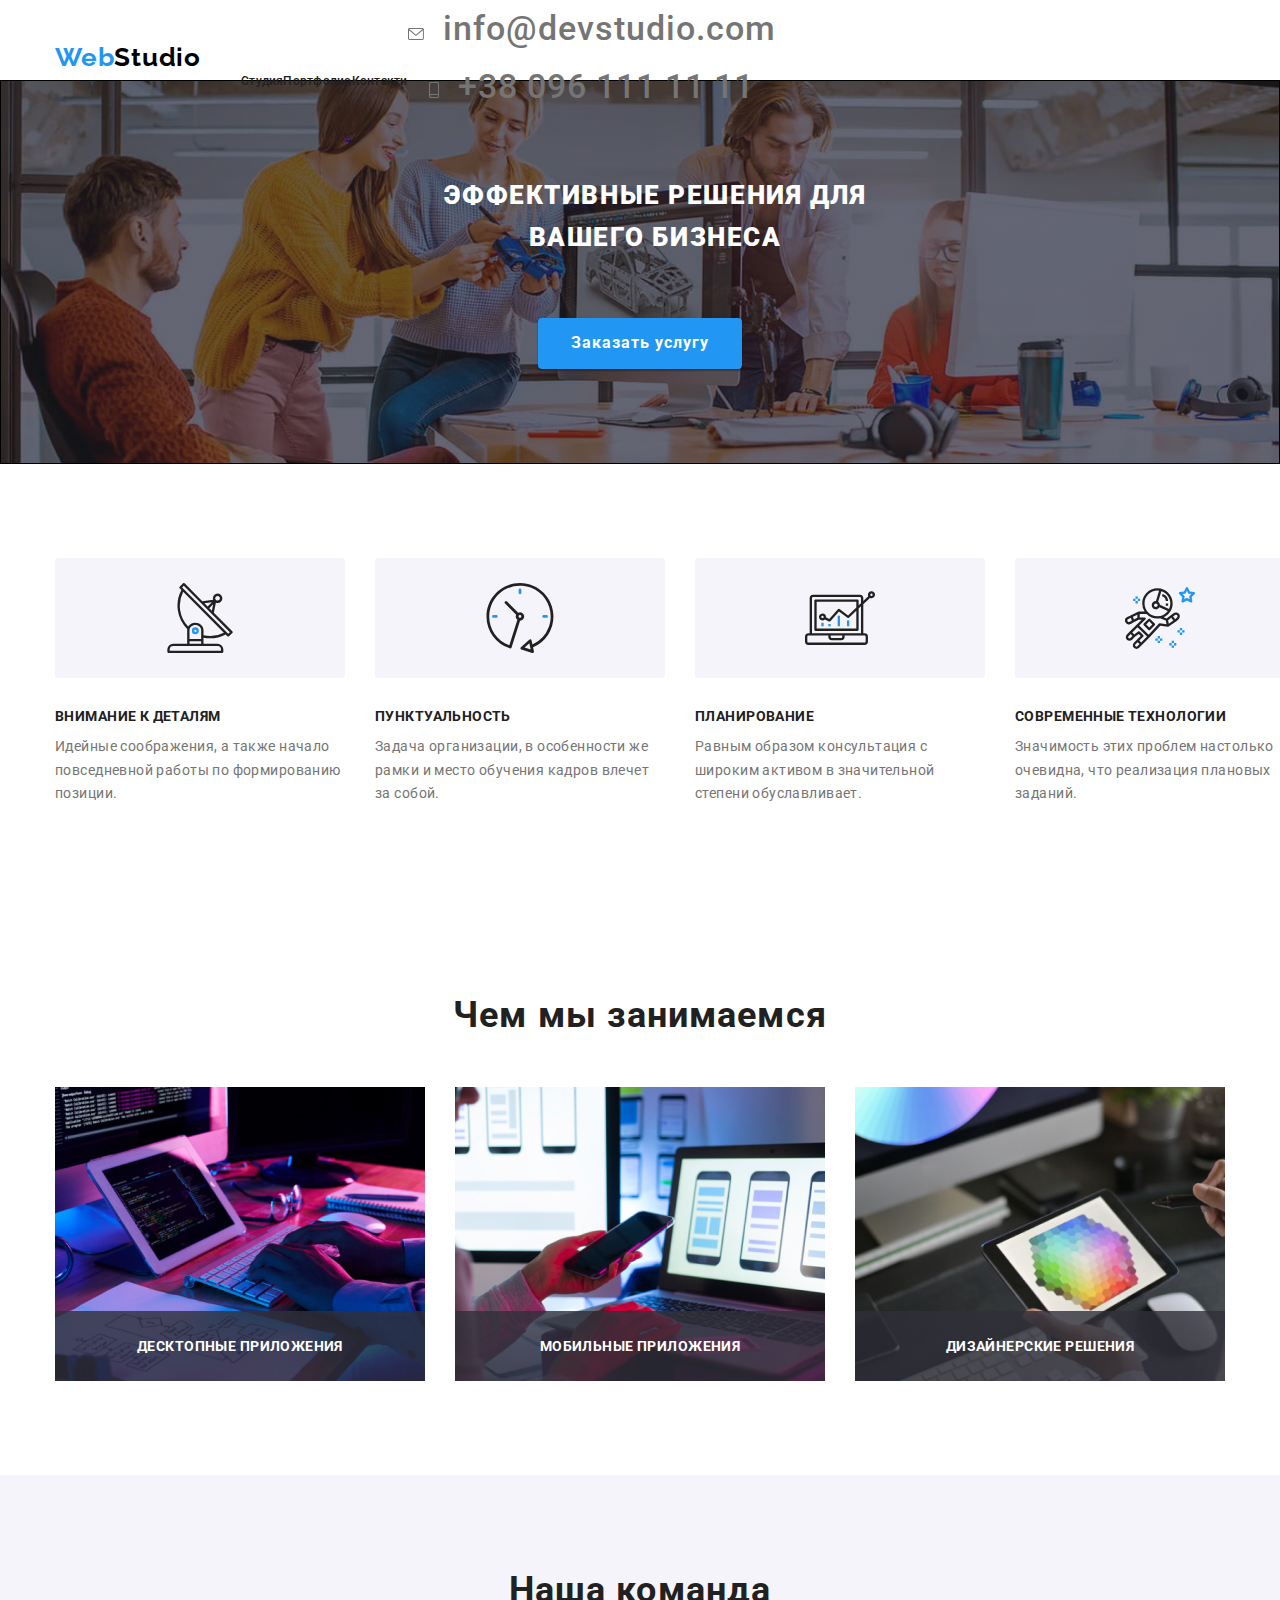
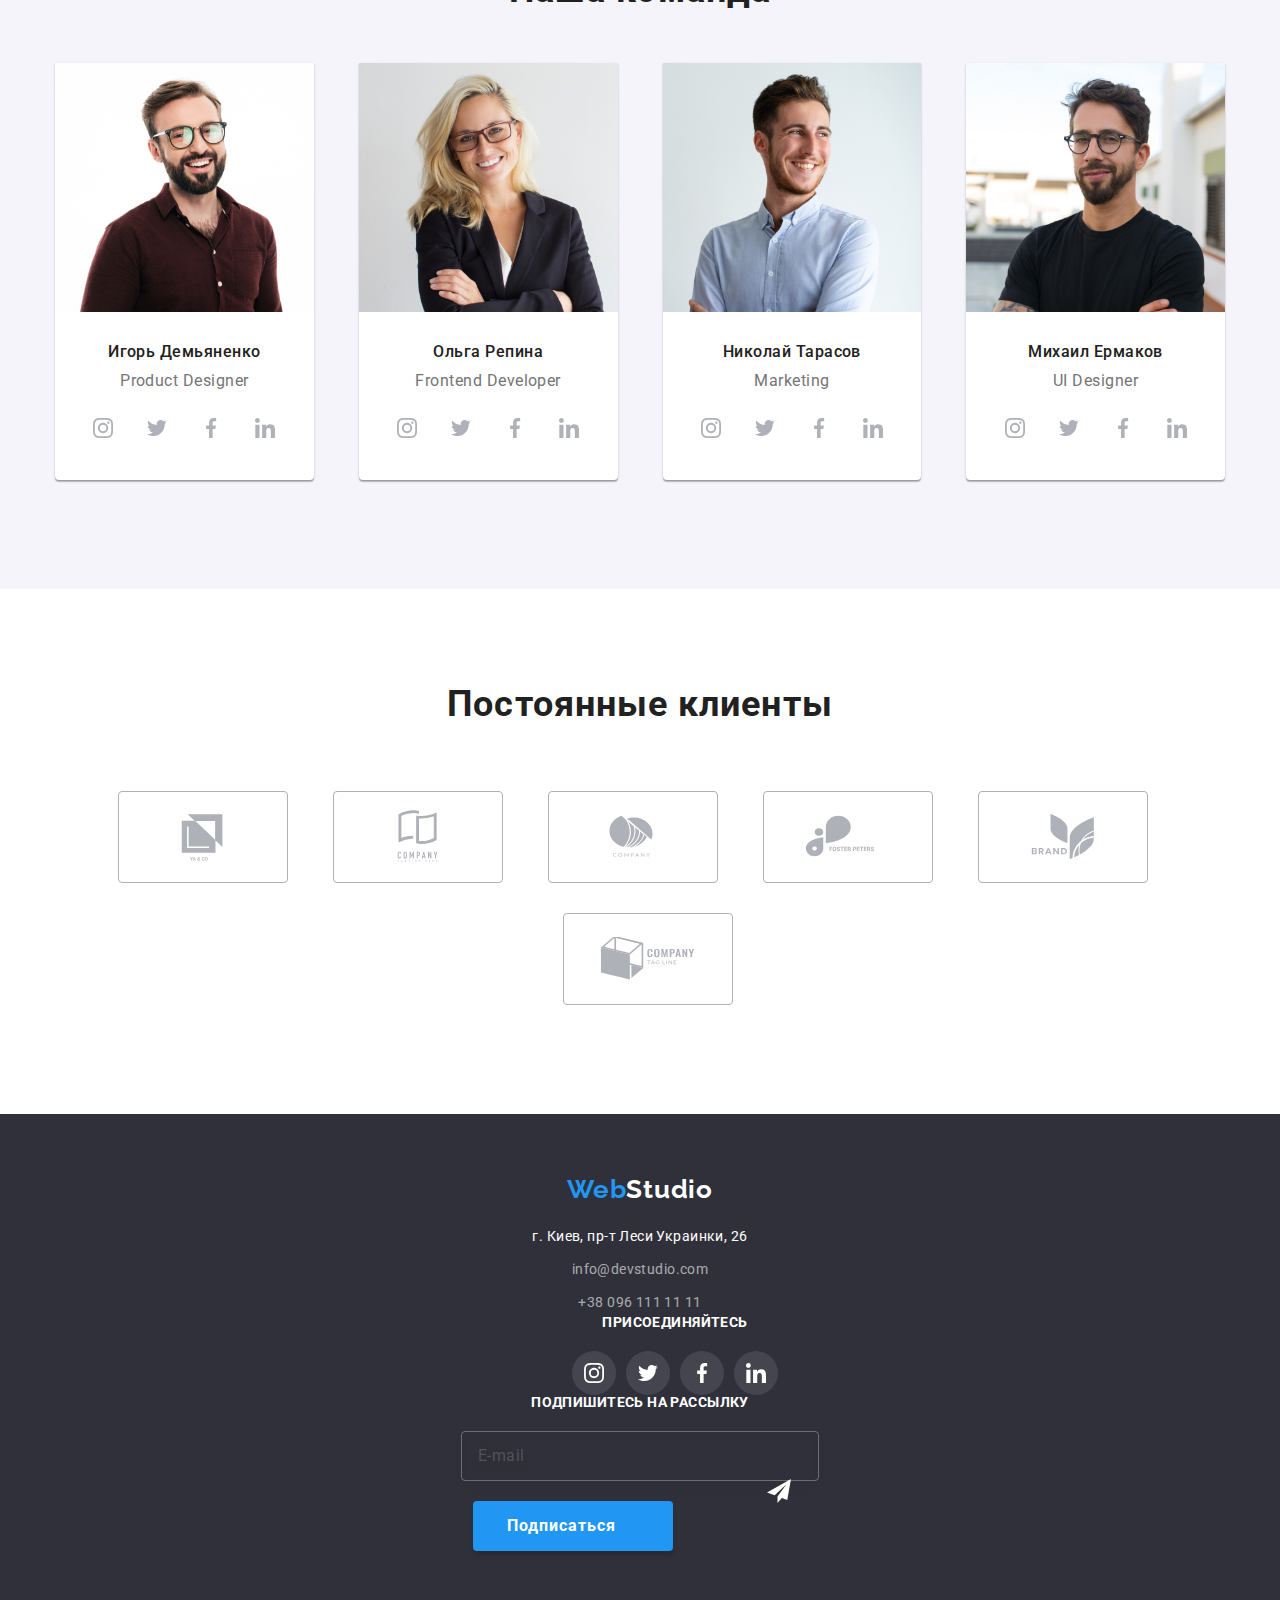
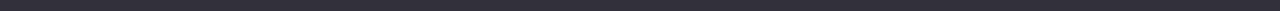
==== commit 38f3824a: "виправлення" ====
--- a/index.html
+++ b/index.html
@@ -53,7 +53,7 @@
               </ul>
             </nav>
           </div>
-          <div>
+          <div class="menu-container__item">
             <ul class="header__contacts">
               <li class="header__item">
                 <a class="header__label header__label--color" href="mailto:info@devstudio.com">
--- a/css/main.min.css
+++ b/css/main.min.css
@@ -1 +1 @@
-:root{--color-choice: #2F303A;--color-main: #FFFFFF;--color-blue: #2196F3;--color-footer: #2F303A;--fotter-list: #FFFFFF;--heder-list: #212121;--color-text: #757575;--color-logo: #000000;--color-fotter-contact: rgba(255, 255, 255, 0.6);--color-button: #F5F4FA;--cardset-gap: 30px;--icon-gap: 10px;--box-shadow: 0px 1px 3px rgba(0, 0, 0, 0.12), 0px 1px 1px rgba(0, 0, 0, 0.14), 0px 2px 1px rgba(0, 0, 0, 0.2);--box-radius: 0px 0px 4px 4px;--button-radius: 4px 4px 4px 4px;--border-color: #EEEEEE;--border-color-nav: #ECECEC;--backgroung-color-hero: #C4C4C4;--fill-icon-socials: #AFB1B8;--cubik: cubic-bezier(0.4, 0, 0.2, 1);--background-color-img-box: rgba(47, 48, 58, 0.8)}address{font-style:normal;font-style:inherit}.container{margin-left:auto;margin-right:auto;padding-left:15px;padding-right:15px}@media screen and (min-width: 480px){.container{width:480px}}@media screen and (min-width: 768px){.container{width:768px}}@media screen and (min-width: 1200px){.container{width:1200px}}body{min-width:320px;margin-right:auto;margin-left:auto;font-family:Roboto,sans-serif;color:var(--color-text);background-color:var(--color-main);font-size:14px;letter-spacing:.03em}h1,h2,h3,ul,p,ul{margin:0px;padding:0px;list-style-type:none}img{display:block;max-width:100%;height:auto}.choice-section{display:block;text-align:center}.choice-section{background-color:var(--color-choice);padding-bottom:200px;padding-top:200px;max-width:1600px;margin:0 auto;background-image:-webkit-gradient(linear, left top, left bottom, color-stop(40%, rgba(47, 48, 58, 0.4)), color-stop(40%, rgba(47, 48, 58, 0.4))),url(../images/Img14.jpg);background-image:linear-gradient(rgba(47, 48, 58, 0.4) 40%, rgba(47, 48, 58, 0.4) 40%),url(../images/Img14.jpg);background-repeat:no-repeat;background-size:cover;background-position:center;border:1px solid var(--color-logo)}.hero-container{margin-left:auto;margin-right:auto;padding-left:15px;padding-right:15px}@media screen and (min-width: 480px){.hero-container{max-width:480px}}.hero{font-weight:900;font-size:26px;line-height:1.6;color:var(--color-main);margin:0 auto;text-align:center;text-transform:uppercase;letter-spacing:.06em;margin-left:auto;margin-right:auto;margin-bottom:30px;max-width:1600px}@media screen and (min-width: 480px){.hero{min-width:480px}}.btn{background-color:var(--color-blue);border:1px solid rgba(0,0,0,0);cursor:pointer;color:var(--color-main);font-family:"Roboto",sans-serif;font-style:normal;font-weight:700;font-size:16px;line-height:1.8;letter-spacing:.06em;-webkit-box-shadow:var(--box-shadow);box-shadow:var(--box-shadow);border-radius:var(--button-radius);padding:10px 32px;margin-top:30px}.backdrop{position:fixed;top:0;left:0;width:100%;height:100%;z-index:1;opacity:1;visibility:visible;background-color:rgba(0,0,0,.2);-webkit-transition:opacity 250ms var(--cubik),visibility 250ms var(--cubik);transition:opacity 250ms var(--cubik),visibility 250ms var(--cubik)}.backdrop.is-hidden{opacity:0;pointer-events:none}.modal{position:absolute;top:50%;left:50%;-webkit-transform:translate(-50%, -50%);transform:translate(-50%, -50%);padding:40px;min-width:528px;min-height:581px;background-color:var(--color-main);-webkit-box-shadow:0px 1px 3px rgba(0,0,0,.12),0px 1px 1px rgba(0,0,0,.14),0px 2px 1px rgba(0,0,0,.2);box-shadow:0px 1px 3px rgba(0,0,0,.12),0px 1px 1px rgba(0,0,0,.14),0px 2px 1px rgba(0,0,0,.2);border-radius:4px;-webkit-transition:-webkit-transform 250ms var(--cubik);transition:-webkit-transform 250ms var(--cubik);transition:transform 250ms var(--cubik);transition:transform 250ms var(--cubik), -webkit-transform 250ms var(--cubik)}.modal-title{font-family:"Roboto";font-style:normal;font-weight:700;font-size:20px;line-height:1.15;text-align:center;letter-spacing:.03em;color:var(--heder-list);margin-bottom:30px}.form-name{margin-bottom:10px}.form-name-label{text-align:left;display:block;font-family:"Roboto",sans-serif;font-style:normal;font-weight:400;font-size:12px;line-height:1.16;letter-spacing:.01em;color:var(--color-text);margin-bottom:8px}.form-input{position:relative}.form-name-input{width:100%;height:40px;padding-top:12px;padding-right:42px;padding-bottom:12px;padding-left:42px;background:var(--fotter-list);border:1px solid rgba(33,33,33,.2);border-radius:4px;-webkit-transition-duration:250ms;transition-duration:250ms;-webkit-transition-timing-function:cubic-bezier(0.4, 0, 0.2, 1);transition-timing-function:cubic-bezier(0.4, 0, 0.2, 1);outline:none}::-webkit-input-placeholder{font-family:inherit;color:rgba(117,117,117,.5)}::-moz-placeholder{font-family:inherit;color:rgba(117,117,117,.5)}:-ms-input-placeholder{font-family:inherit;color:rgba(117,117,117,.5)}::-ms-input-placeholder{font-family:inherit;color:rgba(117,117,117,.5)}::placeholder{font-family:inherit;color:rgba(117,117,117,.5)}.form-name-input-textarea{padding-top:12px;padding-right:16px;padding-bottom:12px;padding-left:16px;height:120px;font-size:14px;line-height:1.14;letter-spacing:.01em;resize:none}.form-name-icon{position:absolute;left:15px;top:50%;-webkit-transform:translateY(-50%);transform:translateY(-50%);width:18px;height:18px;fill:var(--heder-list);-webkit-transition-duration:250ms;transition-duration:250ms;-webkit-transition-timing-function:cubic-bezier(0.4, 0, 0.2, 1);transition-timing-function:cubic-bezier(0.4, 0, 0.2, 1)}.form-name-input:focus{border:1px solid #2196f3;border-radius:4px}.form-name-input:focus+.form-name-icon{fill:#2196f3}.checkbox{display:-webkit-box;display:-ms-flexbox;display:flex}.checkbox-label{font-family:"Roboto";font-style:normal;font-weight:400;font-size:14px;letter-spacing:.03em;color:var(--tiele-text-color);-ms-flex-negative:0;flex-shrink:0;-webkit-box-align:center;-ms-flex-align:center;align-items:center;-webkit-box-pack:center;-ms-flex-pack:center;justify-content:center;margin-top:0px;margin-bottom:30px;margin-left:37px;display:inline-block}.checkbox-input:checked~.icon-bird{opacity:1}.icon-bird{position:absolute;fill:#fff;background:#2196f3;border:.2px solid #2196f3;border-radius:2px;opacity:0;-webkit-transition:opacity 250ms cubic-bezier(0.4, 0, 0.2, 1);transition:opacity 250ms cubic-bezier(0.4, 0, 0.2, 1)}.form-name-lable-text{color:var(--color-blue)}.checkbox-icon{position:absolute;left:52px}.checkbox-input{-webkit-appearance:none;-moz-appearance:none;appearance:none}.form-name-btn{cursor:pointer;color:#fff;background-color:var(--color-blue);font-style:normal;font-weight:700;font-size:16px;line-height:1.8;letter-spacing:.06em;width:200px;height:50px;border:none;-webkit-box-shadow:0px 4px 4px rgba(0,0,0,.15);box-shadow:0px 4px 4px rgba(0,0,0,.15);border-radius:4px;-webkit-transition-duration:250ms;transition-duration:250ms;-webkit-transition-timing-function:var(--cubik);transition-timing-function:var(--cubik)}.form-name-btn:hover,.form-name-btn:focus{color:var(--fotter-list);background-color:#188ce8;-webkit-box-shadow:0px 3px 1px rgba(0,0,0,.1),0px 1px 2px rgba(0,0,0,.08),0px 2px 2px rgba(0,0,0,.12);box-shadow:0px 3px 1px rgba(0,0,0,.1),0px 1px 2px rgba(0,0,0,.08),0px 2px 2px rgba(0,0,0,.12);border-radius:4px}.btn-close{position:absolute;width:30px;height:30px;top:0;right:0;margin-top:8px;margin-right:8px;cursor:pointer;background-color:var(--fotter-list);border:1px solid rgba(0,0,0,.1);border-radius:100%;-webkit-transition:color 250ms cubic-bezier(0.4, 0, 0.2, 1);transition:color 250ms cubic-bezier(0.4, 0, 0.2, 1)}.btn-close:hover{color:var(--color-blue);-webkit-transition:color 250ms cubic-bezier(0.4, 0, 0.2, 1);transition:color 250ms cubic-bezier(0.4, 0, 0.2, 1)}.about__section{padding-top:0}.about__title{font-weight:700;font-size:36px;line-height:1.2;color:#212121;letter-spacing:.03em;display:block;text-align:center;margin-bottom:50px}.img-box{display:-webkit-box;display:-ms-flexbox;display:flex;-ms-flex-wrap:wrap;flex-wrap:wrap}.img-box__item{position:relative;width:370px;margin-right:30px}.img-box__item:nth-child(3n){margin-right:0}.img-box__text{position:absolute;bottom:0;width:100%;padding:27px;margin:0;background-color:rgba(47,48,58,.8);color:#fff;text-transform:uppercase;font-weight:700;text-align:center}.filter{display:-webkit-box;display:-ms-flexbox;display:flex;-webkit-box-pack:center;-ms-flex-pack:center;justify-content:center;margin-bottom:50px;color:#000;font-family:Roboto,sans-serif}.filter__button{color:#000;background-color:#f5f4fa;border:1px solid rgba(0,0,0,0);cursor:pointer;font-family:"Roboto",sans-serif;font-style:normal;font-weight:500;font-size:16px;line-height:1.6;letter-spacing:.03em;-webkit-transition:background-color 250ms cubic-bezier(0.4, 0, 0.2, 1),color 250ms cubic-bezier(0.4, 0, 0.2, 1),-webkit-box-shadow 250ms cubic-bezier(0.4, 0, 0.2, 1);transition:background-color 250ms cubic-bezier(0.4, 0, 0.2, 1),color 250ms cubic-bezier(0.4, 0, 0.2, 1),-webkit-box-shadow 250ms cubic-bezier(0.4, 0, 0.2, 1);transition:background-color 250ms cubic-bezier(0.4, 0, 0.2, 1),color 250ms cubic-bezier(0.4, 0, 0.2, 1),box-shadow 250ms cubic-bezier(0.4, 0, 0.2, 1);transition:background-color 250ms cubic-bezier(0.4, 0, 0.2, 1),color 250ms cubic-bezier(0.4, 0, 0.2, 1),box-shadow 250ms cubic-bezier(0.4, 0, 0.2, 1),-webkit-box-shadow 250ms cubic-bezier(0.4, 0, 0.2, 1);margin-left:8px;border-radius:4px 4px 4px 4px;padding:6px 22px}.filter__button:hover,.filter__button:focus{background-color:#2196f3;color:#fff;-webkit-box-shadow:0px 1px 3px rgba(0,0,0,.12),0px 1px 1px rgba(0,0,0,.14),0px 2px 1px rgba(0,0,0,.2);box-shadow:0px 1px 3px rgba(0,0,0,.12),0px 1px 1px rgba(0,0,0,.14),0px 2px 1px rgba(0,0,0,.2)}.filter .filter__button:active{color:#fff;background-color:#2196f3}.app-list{display:-webkit-box;display:-ms-flexbox;display:flex;-ms-flex-wrap:wrap;flex-wrap:wrap;margin-left:calc(-1*var(--cardset-gap))}.app-list>.item-app{-ms-flex-preferred-size:calc(33.3333333333% - var(--cardset-gap));flex-basis:calc(33.3333333333% - var(--cardset-gap));margin-left:var(--cardset-gap);margin-top:30px;background-color:var(--color-main)}.app-list>.item-app:nth-child(-n+3){margin-top:0px}.app-content{padding-top:20px;padding-right:24px;padding-bottom:20px;padding-left:24px;border-right:solid 1px var(--border-color);border-bottom:solid 1px var(--border-color);border-left:solid 1px var(--border-color)}.product-link{display:block;text-decoration:none;color:inherit;-webkit-transition:-webkit-box-shadow 250ms var(--cubik);transition:-webkit-box-shadow 250ms var(--cubik);transition:box-shadow 250ms var(--cubik);transition:box-shadow 250ms var(--cubik), -webkit-box-shadow 250ms var(--cubik)}.product-link:hover{-webkit-box-shadow:0px 1px 1px rgba(0,0,0,.12),0px 4px 4px rgba(0,0,0,.06),1px 4px 6px rgba(0,0,0,.16);box-shadow:0px 1px 1px rgba(0,0,0,.12),0px 4px 4px rgba(0,0,0,.06),1px 4px 6px rgba(0,0,0,.16)}.product-link:focus{-webkit-box-shadow:0px 1px 1px rgba(0,0,0,.12),0px 4px 4px rgba(0,0,0,.06),1px 4px 6px rgba(0,0,0,.16);box-shadow:0px 1px 1px rgba(0,0,0,.12),0px 4px 4px rgba(0,0,0,.06),1px 4px 6px rgba(0,0,0,.16)}.product-link-content{position:relative;overflow:hidden}.product-link-overlay{position:absolute;top:0;width:100%;height:100%;display:-webkit-box;display:-ms-flexbox;display:flex;-webkit-box-align:center;-ms-flex-align:center;align-items:center;padding:24px;background-color:rgba(33,150,243,.9);font-size:18px;line-height:1.56;color:var(--color-main);-webkit-transform:translateY(100%);transform:translateY(100%);-webkit-transition:-webkit-transform 250ms var(--cubik);transition:-webkit-transform 250ms var(--cubik);transition:transform 250ms var(--cubik);transition:transform 250ms var(--cubik), -webkit-transform 250ms var(--cubik)}.product-link:hover .product-link-overlay{-webkit-transform:translateY(0);transform:translateY(0)}.type{font-family:"Roboto",sans-serif;font-size:16px;line-height:1.9;color:var(--color-text);letter-spacing:.03em}.product{font-family:"Roboto",sans-serif;font-weight:700;font-size:18px;line-height:2;color:var(--heder-list);letter-spacing:.06em;margin-bottom:4px}.header{width:100%;height:60px;position:relative}@media screen and (min-width: 768px){.header{height:80px}}.header__container{display:-webkit-box;display:-ms-flexbox;display:flex;-webkit-box-align:center;-ms-flex-align:center;align-items:center}@media screen and (max-width: 479px){.header__container{max-width:479px}}@media screen and (min-width: 480px){.header__container{min-width:480px}}@media screen and (min-width: 480px)and (max-width: 767px){.header__container{max-width:767px}}@media screen and (max-width: 1199px){.header__container{-webkit-box-pack:justify;-ms-flex-pack:justify;justify-content:space-between}}@media screen and (min-width: 768px){.header__button{display:none}}@media screen and (max-width: 767px){.header__button{display:block;position:relative;border:none;z-index:20;padding:0;margin-top:10px;margin-bottom:10px;color:#212121;background-color:rgba(0,0,0,0);cursor:pointer;-webkit-transition-property:color;transition-property:color;-webkit-transition-duration:250ms;transition-duration:250ms;-webkit-transition-timing-function:cubic-bezier(0.4, 0, 0.2, 1);transition-timing-function:cubic-bezier(0.4, 0, 0.2, 1)}}.header__button .icon-cross{display:none}.header__button.is-open .icon-cross{display:block}.header__button.is-open .icon-menu{display:none}.icon-menu:hover{fill:#2196f3}.icon-menu:focus{fill:#2196f3}.icon-cross:hover{fill:#2196f3}@media screen and (max-width: 767px){.menu-container{display:none;position:absolute;top:0;left:0;width:100%;height:100vh;z-index:1;padding:48px 40px;text-align:left}}@media screen and (min-width: 768px){.menu-container{display:-webkit-box;display:-ms-flexbox;display:flex;-webkit-box-align:center;-ms-flex-align:center;align-items:center;-webkit-box-pack:justify;-ms-flex-pack:justify;justify-content:space-between}}.menu-container.is-open{display:block;background-color:#fff}.header__navigation{margin-top:48px;margin-left:40px;font-family:"Roboto";font-weight:500;font-size:40px;line-height:1.2;color:#212121}.header__link{font-family:"Raleway",sans-serif;font-weight:700;font-size:26px;text-decoration:none;line-height:1.2;letter-spacing:.03em;color:var(--color-logo)}.header__logo{padding-top:16px;padding-bottom:16px;color:var(--color-blue);text-decoration:none}.header__text{margin-bottom:32px;-webkit-transition:color 250ms cubic-bezier(0.4, 0, 0.2, 1);transition:color 250ms cubic-bezier(0.4, 0, 0.2, 1);color:#212121;text-decoration:none}.header__text:hover{color:#2196f3}.header__text:focus{color:#2196f3}.header__item{margin-bottom:32px}.header__item:last-child{margin-left:0px}.header__contacts{margin-top:306px;margin-left:40px;padding:0}@media screen and (max-width: 767px){.header__contacts{display:-webkit-box;display:-ms-flexbox;display:flex;-webkit-box-orient:vertical;-webkit-box-direction:reverse;-ms-flex-direction:column-reverse;flex-direction:column-reverse}}.header__label{font-weight:500;font-size:14px;-webkit-box-align:center;-ms-flex-align:center;align-items:center;line-height:1.7;text-decoration:none;letter-spacing:.03em;padding-bottom:32px;-webkit-transition:color 250ms cubic-bezier(0.4, 0, 0.2, 1);transition:color 250ms cubic-bezier(0.4, 0, 0.2, 1)}@media screen and (min-width: 480px){.header__label{font-size:34px}}.header__label--color{color:#757575}.header__label:hover,.header__label:focus{color:#2196f3;-webkit-transition:color 250ms cubic-bezier(0.4, 0, 0.2, 1);transition:color 250ms cubic-bezier(0.4, 0, 0.2, 1)}.header__envelope{width:16px;height:12px;fill:#757575;margin-right:10px}@media screen and (max-width: 768px){.header__envelope{display:none}}.header__label:hover .header__envelope{fill:#2196f3;-webkit-transition:color 250ms cubic-bezier(0.4, 0, 0.2, 1);transition:color 250ms cubic-bezier(0.4, 0, 0.2, 1)}.header__smartphone{width:10px;height:16px;margin-right:10px;fill:#757575}@media screen and (max-width: 768px){.header__smartphone{display:none}}.header__label:hover .header__smartphone{fill:#2196f3;-webkit-transition:color 250ms cubic-bezier(0.4, 0, 0.2, 1);transition:color 250ms cubic-bezier(0.4, 0, 0.2, 1)}.footer{color:var(--fotter-list);background-color:var(--color-footer);padding-top:60px;padding-bottom:60px}@media screen and (min-width: 480px){.footer{min-width:480px}}@media screen and (min-width: 768px){.footer{min-width:768px}}@media screen and (min-width: 1200px){.footer{min-width:1200px}}.footer-container{max-width:480px;margin-left:auto;margin-right:auto;padding-left:15px;padding-right:15px;text-align:center}@media screen and (min-width: 1200px){.footer-container{display:-webkit-box;display:-ms-flexbox;display:flex;-webkit-box-align:baseline;-ms-flex-align:baseline;align-items:baseline}}.footer-wrap{display:-webkit-box;display:-ms-flexbox;display:flex;-webkit-box-orient:vertical;-webkit-box-direction:normal;-ms-flex-direction:column;flex-direction:column}@media screen and (max-width: 767px){.footer-wrap{gap:60px}}@media screen and (min-width: 768px){.footer-wrap{-webkit-box-orient:horizontal;-webkit-box-direction:normal;-ms-flex-direction:row;flex-direction:row;-ms-flex-wrap:wrap;flex-wrap:wrap;-ms-flex-pack:distribute;justify-content:space-around}}.logo-fotter{font-family:"Raleway",sans-serif;font-weight:700;font-size:26px;text-decoration:none;line-height:1.2;letter-spacing:.03em;color:var(--color-main)}.color-logo-fotter{color:var(--color-blue);text-decoration:none;margin-top:60px;margin-bottom:20px}.address-footer{margin-top:20px}.address-list:not(:last-child){margin-bottom:9px}.contact-list{color:var(--color-fotter-contact);font-style:normal;font-size:14px;line-height:1.7;text-decoration:none;letter-spacing:.03em}.contact-list:hover{color:var(--color-blue);-webkit-transition:color 250ms var(--cubik);transition:color 250ms var(--cubik)}.contact-list:focus{color:var(--fotter-list)}.map{color:var(--color-main);font-style:normal;font-size:14px;line-height:1.7;letter-spacing:.03em}@media screen and (min-width: 1200px){.footer-icon-box{width:206px;height:80px;margin-left:70px}}.footer-icon-header{font-family:"Roboto";font-style:normal;font-weight:700;font-size:14px;line-height:1.14;letter-spacing:.03em;text-transform:uppercase}.footer-icon-list{display:-webkit-box;display:-ms-flexbox;display:flex;-ms-flex-wrap:wrap;flex-wrap:wrap;-ms-flex-preferred-size:calc(25% - var(--icon-gap));flex-basis:calc(25% - var(--icon-gap));-webkit-box-pack:center;-ms-flex-pack:center;justify-content:center;-webkit-box-align:center;-ms-flex-align:center;align-items:center;margin-top:20px}.socials-link-footer{width:100%;height:100%;display:-webkit-box;display:-ms-flexbox;display:flex;-webkit-box-pack:center;-ms-flex-pack:center;justify-content:center;-webkit-box-align:center;-ms-flex-align:center;align-items:center;fill:var(--color-main);background-color:rgba(255,255,255,.1);border-radius:50%;-webkit-transition:background-color 250ms var(--cubik),fill 250ms var(--cubik);transition:background-color 250ms var(--cubik),fill 250ms var(--cubik)}.socials-link-footer:hover{fill:#fff;-webkit-transition:background-color 250ms var(--cubik),fill 250ms var(--cubik);transition:background-color 250ms var(--cubik),fill 250ms var(--cubik);background-color:var(--color-blue);border-radius:100%}.socials-item{width:44px;height:44px;margin-left:10px}.socials-item:first-child{margin-left:0}.subscribe{display:-webkit-box;display:-ms-flexbox;display:flex;-webkit-box-orient:vertical;-webkit-box-direction:normal;-ms-flex-direction:column;flex-direction:column;-webkit-box-align:center;-ms-flex-align:center;align-items:center}@media screen and (min-width: 1200px){.subscribe-form{margin-left:auto}}.subscribe-label{display:-webkit-box;display:-ms-flexbox;display:flex;-webkit-box-orient:vertical;-webkit-box-direction:normal;-ms-flex-direction:column;flex-direction:column;cursor:pointer;font-family:"Roboto";font-style:normal;text-transform:uppercase;font-weight:700;font-size:14px;line-height:1.14;letter-spacing:.03em;color:#fff;margin-bottom:20px}.subscribe-control{display:-webkit-box;display:-ms-flexbox;display:flex;-webkit-box-orient:vertical;-webkit-box-direction:normal;-ms-flex-direction:column;flex-direction:column;-webkit-box-align:center;-ms-flex-align:center;align-items:center;position:relative}@media screen and (min-width: 1200px){.subscribe-control{display:-webkit-box;display:-ms-flexbox;display:flex;position:relative}}.subscribe-input{padding-left:16px;width:358px;height:50px;font-family:"Roboto";font-style:normal;font-weight:400;font-size:16px;line-height:1.25;letter-spacing:inherit;background-color:inherit;color:#fff;border:1px solid rgba(255,255,255,.3);-webkit-filter:drop-shadow(0px 4px 4px rgba(0, 0, 0, 0.15));filter:drop-shadow(0px 4px 4px rgba(0, 0, 0, 0.15));border-radius:4px}.subscribe-icon{position:absolute;right:100px;top:79%;-webkit-transform:translateY(-50%);transform:translateY(-50%);-webkit-transition-duration:250ms;transition-duration:250ms;-webkit-transition-timing-function:cubic-bezier(0.4, 0, 0.2, 1);transition-timing-function:cubic-bezier(0.4, 0, 0.2, 1);fill:var(--fotter-list)}@media screen and (min-width: 1200px){.subscribe-icon{right:28px;top:50%;-webkit-transform:translateY(-50%);transform:translateY(-50%);-webkit-transition-duration:250ms;transition-duration:250ms;-webkit-transition-timing-function:cubic-bezier(0.4, 0, 0.2, 1);transition-timing-function:cubic-bezier(0.4, 0, 0.2, 1);fill:var(--fotter-list)}}.subscribe-btn{display:-webkit-box;display:-ms-flexbox;display:flex;-webkit-box-align:center;-ms-flex-align:center;align-items:center;-webkit-box-pack:center;-ms-flex-pack:center;justify-content:center;display:-webkit-inline-box;display:-ms-inline-flexbox;display:inline-flex;margin:auto;padding-top:10px;padding-right:29px;padding-bottom:10px;cursor:pointer;margin-top:20px;color:#fff;background-color:#2196f3;font-style:normal;font-weight:700;font-size:16px;line-height:1.87;letter-spacing:.06em;min-width:200px;min-height:50px;border:none;-webkit-box-shadow:0px 4px 4px rgba(0,0,0,.15);box-shadow:0px 4px 4px rgba(0,0,0,.15);border-radius:4px;-webkit-transition-duration:250ms;transition-duration:250ms;-webkit-transition-timing-function:cubic-bezier(0.4, 0, 0.2, 1);transition-timing-function:cubic-bezier(0.4, 0, 0.2, 1)}@media screen and (min-width: 1200px){.subscribe-btn{margin-left:12px}}.subscribe-btn:hover,.subscribe-btn:focus{color:var(--fotter-list);background-color:#188ce8;-webkit-box-shadow:0px 3px 1px rgba(0,0,0,.1),0px 1px 2px rgba(0,0,0,.08),0px 2px 2px rgba(0,0,0,.12);box-shadow:0px 3px 1px rgba(0,0,0,.1),0px 1px 2px rgba(0,0,0,.08),0px 2px 2px rgba(0,0,0,.12);border-radius:4px}@media screen and (max-width: 1199px){.about__section{display:none}}.section{padding-top:60px;padding-bottom:60px}@media screen and (min-width: 1200px){.section{padding-top:94px;padding-bottom:94px}}.visually-hidden{position:absolute;white-space:nowrap;width:1px;height:1px;overflow:hidden;border:0;padding:0;clip:rect(0 0 0 0);-webkit-clip-path:inset(50%);clip-path:inset(50%);margin:-1px}.main-list{display:-webkit-box;display:-ms-flexbox;display:flex;margin:-15px}@media screen and (max-width: 1199px){.main-list{-ms-flex-wrap:wrap;flex-wrap:wrap}}.item-list{margin:15px;min-width:290px}@media screen and (min-width: 480px){.item-list{width:450px}}@media screen and (min-width: 768px){.item-list{width:calc((100% - 60px)/2)}}.icon-box{display:-webkit-box;display:-ms-flexbox;display:flex;-webkit-box-flex:content;-ms-flex:content;flex:content;-webkit-box-pack:center;-ms-flex-pack:center;justify-content:center;-webkit-box-align:center;-ms-flex-align:center;align-items:center;background-color:var(--color-button);height:120px;margin-bottom:30px;border:1px solid rgba(0,0,0,0);border-radius:4px}.icon-box:hover{border-radius:var(--box-radius);-webkit-box-shadow:0px 4px 4px;box-shadow:0px 4px 4px}.icon{background-color:var(--color-button);fill:var(--color-text)}.action{font-size:14px;line-height:1.2;text-transform:uppercase;color:var(--heder-list);letter-spacing:.03em}@media screen and (max-width: 767px){.action{text-align:center}}.description{font-size:14px;line-height:1.7;color:var(--color-text);letter-spacing:.03em;margin-top:10px}.section{padding-top:60px;padding-bottom:60px}@media screen and (min-width: 1200px){.section{padding-top:94px;padding-bottom:94px}}.team-section{background-color:#f5f4fa}.team{font-weight:700;font-size:28px;line-height:1.2;color:var(--heder-list);letter-spacing:.03em;display:block;text-align:center;margin-bottom:30px}@media screen and (min-width: 1200px){.team{font-size:36px}}.title-team{display:-webkit-box;display:-ms-flexbox;display:flex;-webkit-box-pack:center;-ms-flex-pack:center;justify-content:center;margin:-15px}@media screen and (max-width: 1199px){.title-team{-ms-flex-wrap:wrap;flex-wrap:wrap}}@media screen and (min-width: 1200px){.title-team{margin-left:calc(-1*var(--cardset-gap));text-align:center;margin-top:50px}}.img-team{background-color:#fff;margin-bottom:30px;margin-left:15px;margin-right:15px}@media screen and (min-width: 480px){.img-team{width:450px}}@media screen and (min-width: 768px){.img-team{width:calc((100% - 60px)/2)}}.img-person{width:100%}.title-team>.img-team{border-bottom-right-radius:4px;border-bottom-left-radius:4px}@media screen and (min-width: 1200px){.title-team>.img-team{-ms-flex-preferred-size:calc(25% - var(--cardset-gap));flex-basis:calc(25% - var(--cardset-gap));margin-left:var(--cardset-gap);background-color:var(--color-main);-webkit-box-shadow:var(--box-shadow);box-shadow:var(--box-shadow);border-radius:var(--box-radius)}}.card-content{padding-top:30px;padding-bottom:30px;text-align:center}.person{font-weight:500;font-size:16px;line-height:1.2;color:var(--heder-list);letter-spacing:.03em}.speciality{font-family:"Roboto",sans-serif;font-size:16px;line-height:1.2;color:var(--color-text);letter-spacing:.03em;margin-top:10px}.socials-list{display:-webkit-box;display:-ms-flexbox;display:flex;-ms-flex-wrap:wrap;flex-wrap:wrap;-ms-flex-preferred-size:calc(25% - var(--icon-gap));flex-basis:calc(25% - var(--icon-gap));-webkit-box-pack:center;-ms-flex-pack:center;justify-content:center;-webkit-box-align:center;-ms-flex-align:center;align-items:center;margin-top:16px}.socials-item{width:44px;height:44px;margin-left:10px}.socials-item:first-child{margin-left:0}.socials-link{width:100%;height:100%;display:-webkit-box;display:-ms-flexbox;display:flex;border-radius:100%;-webkit-box-pack:center;-ms-flex-pack:center;justify-content:center;-webkit-box-align:center;-ms-flex-align:center;align-items:center;fill:var(--fill-icon-socials);-webkit-transition:background-color 250ms var(--cubik),fill 250ms var(--cubik);transition:background-color 250ms var(--cubik),fill 250ms var(--cubik)}.socials-link:hover{fill:#fff;-webkit-transition:background-color 250ms var(--cubik),fill 250ms var(--cubik);transition:background-color 250ms var(--cubik),fill 250ms var(--cubik);background-color:var(--color-blue);border-radius:100%}.client-container{font-weight:700;font-size:36px;line-height:1.2;color:var(--heder-list);letter-spacing:.03em;display:block;text-align:center;margin:auto}.client-header{font-weight:700;font-size:28px;line-height:1.2;color:var(--heder-list);letter-spacing:.03em;display:block;text-align:center;margin-bottom:30px}@media screen and (min-width: 1200px){.client-header{font-size:36px;margin-bottom:50px}}.client-list{display:-webkit-box;display:-ms-flexbox;display:flex;-ms-flex-wrap:wrap;flex-wrap:wrap;-ms-flex-preferred-size:calc(16.6666666667% - var(--cardset-gap));flex-basis:calc(16.6666666667% - var(--cardset-gap));-webkit-box-pack:center;-ms-flex-pack:center;justify-content:center;-webkit-box-align:center;-ms-flex-align:center;align-items:center}@media screen and (max-width: 1199px){.client-list{-ms-flex-wrap:wrap;flex-wrap:wrap}}.icon-client-item{border:1px solid #afb1b8;border-radius:4px;-webkit-transition:border 250ms var(--cubik);transition:border 250ms var(--cubik);margin:15px;width:calc((100% - 60px)/2);height:92px}@media screen and (min-width: 768px){.icon-client-item{width:calc((100% - 90px)/3)}}@media screen and (min-width: 1200px){.icon-client-item{display:-webkit-box;display:-ms-flexbox;display:flex;margin-left:30px;width:170px;height:92px}}@media screen and (min-width: 1199px){.icon-client-item:first-child{margin-left:0}}.icon-client-item:hover{border:1px solid var(--color-blue);border-radius:4px;-webkit-transition:border 250ms var(--cubik);transition:border 250ms var(--cubik)}.icon-group{display:-webkit-box;display:-ms-flexbox;display:flex;-webkit-box-pack:center;-ms-flex-pack:center;justify-content:center;-webkit-box-align:center;-ms-flex-align:center;align-items:center;fill:var(--fill-icon-socials);width:100%;height:100%;-webkit-transition:fill 250ms var(--cubik);transition:fill 250ms var(--cubik)}.icon-group:hover{fill:var(--color-blue);-webkit-transition:fill 250ms var(--cubik);transition:fill 250ms var(--cubik)}/*# sourceMappingURL=main.min.css.map */+:root{--color-choice: #2F303A;--color-main: #FFFFFF;--color-blue: #2196F3;--color-footer: #2F303A;--fotter-list: #FFFFFF;--heder-list: #212121;--color-text: #757575;--color-logo: #000000;--color-fotter-contact: rgba(255, 255, 255, 0.6);--color-button: #F5F4FA;--cardset-gap: 30px;--icon-gap: 10px;--box-shadow: 0px 1px 3px rgba(0, 0, 0, 0.12), 0px 1px 1px rgba(0, 0, 0, 0.14), 0px 2px 1px rgba(0, 0, 0, 0.2);--box-radius: 0px 0px 4px 4px;--button-radius: 4px 4px 4px 4px;--border-color: #EEEEEE;--border-color-nav: #ECECEC;--backgroung-color-hero: #C4C4C4;--fill-icon-socials: #AFB1B8;--cubik: cubic-bezier(0.4, 0, 0.2, 1);--background-color-img-box: rgba(47, 48, 58, 0.8)}address{font-style:normal;font-style:inherit}.container{margin-left:auto;margin-right:auto;padding-left:15px;padding-right:15px}@media screen and (min-width: 480px){.container{width:480px}}@media screen and (min-width: 768px){.container{width:768px}}@media screen and (min-width: 1200px){.container{width:1200px}}body{min-width:320px;margin-right:auto;margin-left:auto;font-family:Roboto,sans-serif;color:var(--color-text);background-color:var(--color-main);font-size:14px;letter-spacing:.03em}h1,h2,h3,ul,p,ul{margin:0px;padding:0px;list-style-type:none}img{display:block;max-width:100%;height:auto}.choice-section{display:block;text-align:center}.choice-section{background-color:var(--color-choice);padding-bottom:200px;padding-top:200px;max-width:1600px;margin:0 auto;background-image:-webkit-gradient(linear, left top, left bottom, color-stop(40%, rgba(47, 48, 58, 0.4)), color-stop(40%, rgba(47, 48, 58, 0.4))),url(../images/Img14.jpg);background-image:linear-gradient(rgba(47, 48, 58, 0.4) 40%, rgba(47, 48, 58, 0.4) 40%),url(../images/Img14.jpg);background-repeat:no-repeat;background-size:cover;background-position:center;border:1px solid var(--color-logo)}.hero-container{margin-left:auto;margin-right:auto;padding-left:15px;padding-right:15px}@media screen and (min-width: 480px){.hero-container{max-width:480px}}.hero{font-weight:900;font-size:26px;line-height:1.6;color:var(--color-main);margin:0 auto;text-align:center;text-transform:uppercase;letter-spacing:.06em;margin-left:auto;margin-right:auto;margin-bottom:30px;max-width:1600px}@media screen and (min-width: 480px){.hero{min-width:480px}}.btn{background-color:var(--color-blue);border:1px solid rgba(0,0,0,0);cursor:pointer;color:var(--color-main);font-family:"Roboto",sans-serif;font-style:normal;font-weight:700;font-size:16px;line-height:1.8;letter-spacing:.06em;-webkit-box-shadow:var(--box-shadow);box-shadow:var(--box-shadow);border-radius:var(--button-radius);padding:10px 32px;margin-top:30px}.backdrop{position:fixed;top:0;left:0;width:100%;height:100%;z-index:1;opacity:1;visibility:visible;background-color:rgba(0,0,0,.2);-webkit-transition:opacity 250ms var(--cubik),visibility 250ms var(--cubik);transition:opacity 250ms var(--cubik),visibility 250ms var(--cubik)}.backdrop.is-hidden{opacity:0;pointer-events:none}.modal{position:absolute;top:50%;left:50%;-webkit-transform:translate(-50%, -50%);transform:translate(-50%, -50%);padding:40px;min-width:528px;min-height:581px;background-color:var(--color-main);-webkit-box-shadow:0px 1px 3px rgba(0,0,0,.12),0px 1px 1px rgba(0,0,0,.14),0px 2px 1px rgba(0,0,0,.2);box-shadow:0px 1px 3px rgba(0,0,0,.12),0px 1px 1px rgba(0,0,0,.14),0px 2px 1px rgba(0,0,0,.2);border-radius:4px;-webkit-transition:-webkit-transform 250ms var(--cubik);transition:-webkit-transform 250ms var(--cubik);transition:transform 250ms var(--cubik);transition:transform 250ms var(--cubik), -webkit-transform 250ms var(--cubik)}.modal-title{font-family:"Roboto";font-style:normal;font-weight:700;font-size:20px;line-height:1.15;text-align:center;letter-spacing:.03em;color:var(--heder-list);margin-bottom:30px}.form-name{margin-bottom:10px}.form-name-label{text-align:left;display:block;font-family:"Roboto",sans-serif;font-style:normal;font-weight:400;font-size:12px;line-height:1.16;letter-spacing:.01em;color:var(--color-text);margin-bottom:8px}.form-input{position:relative}.form-name-input{width:100%;height:40px;padding-top:12px;padding-right:42px;padding-bottom:12px;padding-left:42px;background:var(--fotter-list);border:1px solid rgba(33,33,33,.2);border-radius:4px;-webkit-transition-duration:250ms;transition-duration:250ms;-webkit-transition-timing-function:cubic-bezier(0.4, 0, 0.2, 1);transition-timing-function:cubic-bezier(0.4, 0, 0.2, 1);outline:none}::-webkit-input-placeholder{font-family:inherit;color:rgba(117,117,117,.5)}::-moz-placeholder{font-family:inherit;color:rgba(117,117,117,.5)}:-ms-input-placeholder{font-family:inherit;color:rgba(117,117,117,.5)}::-ms-input-placeholder{font-family:inherit;color:rgba(117,117,117,.5)}::placeholder{font-family:inherit;color:rgba(117,117,117,.5)}.form-name-input-textarea{padding-top:12px;padding-right:16px;padding-bottom:12px;padding-left:16px;height:120px;font-size:14px;line-height:1.14;letter-spacing:.01em;resize:none}.form-name-icon{position:absolute;left:15px;top:50%;-webkit-transform:translateY(-50%);transform:translateY(-50%);width:18px;height:18px;fill:var(--heder-list);-webkit-transition-duration:250ms;transition-duration:250ms;-webkit-transition-timing-function:cubic-bezier(0.4, 0, 0.2, 1);transition-timing-function:cubic-bezier(0.4, 0, 0.2, 1)}.form-name-input:focus{border:1px solid #2196f3;border-radius:4px}.form-name-input:focus+.form-name-icon{fill:#2196f3}.checkbox{display:-webkit-box;display:-ms-flexbox;display:flex}.checkbox-label{font-family:"Roboto";font-style:normal;font-weight:400;font-size:14px;letter-spacing:.03em;color:var(--tiele-text-color);-ms-flex-negative:0;flex-shrink:0;-webkit-box-align:center;-ms-flex-align:center;align-items:center;-webkit-box-pack:center;-ms-flex-pack:center;justify-content:center;margin-top:0px;margin-bottom:30px;margin-left:37px;display:inline-block}.checkbox-input:checked~.icon-bird{opacity:1}.icon-bird{position:absolute;fill:#fff;background:#2196f3;border:.2px solid #2196f3;border-radius:2px;opacity:0;-webkit-transition:opacity 250ms cubic-bezier(0.4, 0, 0.2, 1);transition:opacity 250ms cubic-bezier(0.4, 0, 0.2, 1)}.form-name-lable-text{color:var(--color-blue)}.checkbox-icon{position:absolute;left:52px}.checkbox-input{-webkit-appearance:none;-moz-appearance:none;appearance:none}.form-name-btn{cursor:pointer;color:#fff;background-color:var(--color-blue);font-style:normal;font-weight:700;font-size:16px;line-height:1.8;letter-spacing:.06em;width:200px;height:50px;border:none;-webkit-box-shadow:0px 4px 4px rgba(0,0,0,.15);box-shadow:0px 4px 4px rgba(0,0,0,.15);border-radius:4px;-webkit-transition-duration:250ms;transition-duration:250ms;-webkit-transition-timing-function:var(--cubik);transition-timing-function:var(--cubik)}.form-name-btn:hover,.form-name-btn:focus{color:var(--fotter-list);background-color:#188ce8;-webkit-box-shadow:0px 3px 1px rgba(0,0,0,.1),0px 1px 2px rgba(0,0,0,.08),0px 2px 2px rgba(0,0,0,.12);box-shadow:0px 3px 1px rgba(0,0,0,.1),0px 1px 2px rgba(0,0,0,.08),0px 2px 2px rgba(0,0,0,.12);border-radius:4px}.btn-close{position:absolute;width:30px;height:30px;top:0;right:0;margin-top:8px;margin-right:8px;cursor:pointer;background-color:var(--fotter-list);border:1px solid rgba(0,0,0,.1);border-radius:100%;-webkit-transition:color 250ms cubic-bezier(0.4, 0, 0.2, 1);transition:color 250ms cubic-bezier(0.4, 0, 0.2, 1)}.btn-close:hover{color:var(--color-blue);-webkit-transition:color 250ms cubic-bezier(0.4, 0, 0.2, 1);transition:color 250ms cubic-bezier(0.4, 0, 0.2, 1)}.about__section{padding-top:0}.about__title{font-weight:700;font-size:36px;line-height:1.2;color:#212121;letter-spacing:.03em;display:block;text-align:center;margin-bottom:50px}.img-box{display:-webkit-box;display:-ms-flexbox;display:flex;-ms-flex-wrap:wrap;flex-wrap:wrap}.img-box__item{position:relative;width:370px;margin-right:30px}.img-box__item:nth-child(3n){margin-right:0}.img-box__text{position:absolute;bottom:0;width:100%;padding:27px;margin:0;background-color:rgba(47,48,58,.8);color:#fff;text-transform:uppercase;font-weight:700;text-align:center}.filter{display:-webkit-box;display:-ms-flexbox;display:flex;-webkit-box-pack:center;-ms-flex-pack:center;justify-content:center;margin-bottom:50px;color:#000;font-family:Roboto,sans-serif}.filter__button{color:#000;background-color:#f5f4fa;border:1px solid rgba(0,0,0,0);cursor:pointer;font-family:"Roboto",sans-serif;font-style:normal;font-weight:500;font-size:16px;line-height:1.6;letter-spacing:.03em;-webkit-transition:background-color 250ms cubic-bezier(0.4, 0, 0.2, 1),color 250ms cubic-bezier(0.4, 0, 0.2, 1),-webkit-box-shadow 250ms cubic-bezier(0.4, 0, 0.2, 1);transition:background-color 250ms cubic-bezier(0.4, 0, 0.2, 1),color 250ms cubic-bezier(0.4, 0, 0.2, 1),-webkit-box-shadow 250ms cubic-bezier(0.4, 0, 0.2, 1);transition:background-color 250ms cubic-bezier(0.4, 0, 0.2, 1),color 250ms cubic-bezier(0.4, 0, 0.2, 1),box-shadow 250ms cubic-bezier(0.4, 0, 0.2, 1);transition:background-color 250ms cubic-bezier(0.4, 0, 0.2, 1),color 250ms cubic-bezier(0.4, 0, 0.2, 1),box-shadow 250ms cubic-bezier(0.4, 0, 0.2, 1),-webkit-box-shadow 250ms cubic-bezier(0.4, 0, 0.2, 1);margin-left:8px;border-radius:4px 4px 4px 4px;padding:6px 22px}.filter__button:hover,.filter__button:focus{background-color:#2196f3;color:#fff;-webkit-box-shadow:0px 1px 3px rgba(0,0,0,.12),0px 1px 1px rgba(0,0,0,.14),0px 2px 1px rgba(0,0,0,.2);box-shadow:0px 1px 3px rgba(0,0,0,.12),0px 1px 1px rgba(0,0,0,.14),0px 2px 1px rgba(0,0,0,.2)}.filter .filter__button:active{color:#fff;background-color:#2196f3}.app-list{display:-webkit-box;display:-ms-flexbox;display:flex;-ms-flex-wrap:wrap;flex-wrap:wrap;margin-left:calc(-1*var(--cardset-gap))}.app-list>.item-app{-ms-flex-preferred-size:calc(33.3333333333% - var(--cardset-gap));flex-basis:calc(33.3333333333% - var(--cardset-gap));margin-left:var(--cardset-gap);margin-top:30px;background-color:var(--color-main)}.app-list>.item-app:nth-child(-n+3){margin-top:0px}.app-content{padding-top:20px;padding-right:24px;padding-bottom:20px;padding-left:24px;border-right:solid 1px var(--border-color);border-bottom:solid 1px var(--border-color);border-left:solid 1px var(--border-color)}.product-link{display:block;text-decoration:none;color:inherit;-webkit-transition:-webkit-box-shadow 250ms var(--cubik);transition:-webkit-box-shadow 250ms var(--cubik);transition:box-shadow 250ms var(--cubik);transition:box-shadow 250ms var(--cubik), -webkit-box-shadow 250ms var(--cubik)}.product-link:hover{-webkit-box-shadow:0px 1px 1px rgba(0,0,0,.12),0px 4px 4px rgba(0,0,0,.06),1px 4px 6px rgba(0,0,0,.16);box-shadow:0px 1px 1px rgba(0,0,0,.12),0px 4px 4px rgba(0,0,0,.06),1px 4px 6px rgba(0,0,0,.16)}.product-link:focus{-webkit-box-shadow:0px 1px 1px rgba(0,0,0,.12),0px 4px 4px rgba(0,0,0,.06),1px 4px 6px rgba(0,0,0,.16);box-shadow:0px 1px 1px rgba(0,0,0,.12),0px 4px 4px rgba(0,0,0,.06),1px 4px 6px rgba(0,0,0,.16)}.product-link-content{position:relative;overflow:hidden}.product-link-overlay{position:absolute;top:0;width:100%;height:100%;display:-webkit-box;display:-ms-flexbox;display:flex;-webkit-box-align:center;-ms-flex-align:center;align-items:center;padding:24px;background-color:rgba(33,150,243,.9);font-size:18px;line-height:1.56;color:var(--color-main);-webkit-transform:translateY(100%);transform:translateY(100%);-webkit-transition:-webkit-transform 250ms var(--cubik);transition:-webkit-transform 250ms var(--cubik);transition:transform 250ms var(--cubik);transition:transform 250ms var(--cubik), -webkit-transform 250ms var(--cubik)}.product-link:hover .product-link-overlay{-webkit-transform:translateY(0);transform:translateY(0)}.type{font-family:"Roboto",sans-serif;font-size:16px;line-height:1.9;color:var(--color-text);letter-spacing:.03em}.product{font-family:"Roboto",sans-serif;font-weight:700;font-size:18px;line-height:2;color:var(--heder-list);letter-spacing:.06em;margin-bottom:4px}.header{width:100%;height:60px;position:relative}@media screen and (min-width: 768px){.header{height:80px}}.header__container{display:-webkit-box;display:-ms-flexbox;display:flex;-webkit-box-align:center;-ms-flex-align:center;align-items:center}@media screen and (max-width: 479px){.header__container{max-width:479px}}@media screen and (min-width: 480px){.header__container{min-width:480px}}@media screen and (min-width: 768px){.header__container{min-width:768px}}@media screen and (max-width: 1199px){.header__container{-webkit-box-pack:justify;-ms-flex-pack:justify;justify-content:space-between}}.header__button{display:block;position:relative;border:none;z-index:20;padding:0;margin-top:10px;margin-bottom:10px;color:#212121;background-color:rgba(0,0,0,0);cursor:pointer;-webkit-transition-property:color;transition-property:color;-webkit-transition-duration:250ms;transition-duration:250ms;-webkit-transition-timing-function:cubic-bezier(0.4, 0, 0.2, 1);transition-timing-function:cubic-bezier(0.4, 0, 0.2, 1)}@media screen and (min-width: 768px){.header__button{display:none}}.header__button .icon-cross{display:none}.header__button.is-open .icon-cross{display:block}.header__button.is-open .icon-menu{display:none}.icon-menu:hover{fill:#2196f3}.icon-menu:focus{fill:#2196f3}.icon-cross:hover{fill:#2196f3}@media screen and (max-width: 767px){.menu-container{display:none;position:absolute;top:0;left:0;width:100%;height:100vh;z-index:1;padding:48px 40px;text-align:left}}@media screen and (min-width: 768px){.menu-container{display:-webkit-box;display:-ms-flexbox;display:flex;-webkit-box-align:center;-ms-flex-align:center;align-items:center;-webkit-box-pack:justify;-ms-flex-pack:justify;justify-content:space-between}}.menu-container.is-open{display:block;background-color:#fff}.header__navigation{margin-top:48px;margin-left:40px;font-family:"Roboto";font-weight:500;font-size:40px;line-height:1.2;color:#212121}@media screen and (min-width: 768px){.header__navigation{display:-webkit-box;display:-ms-flexbox;display:flex;font-family:"Roboto",sans-serif;font-weight:500;font-size:14px;line-height:16px;letter-spacing:.02em}}.header__link{font-family:"Raleway",sans-serif;font-weight:700;font-size:26px;text-decoration:none;line-height:1.2;letter-spacing:.03em;color:var(--color-logo)}.header__logo{padding-top:16px;padding-bottom:16px;color:var(--color-blue);text-decoration:none}.header__text{margin-bottom:32px;-webkit-transition:color 250ms cubic-bezier(0.4, 0, 0.2, 1);transition:color 250ms cubic-bezier(0.4, 0, 0.2, 1);color:#212121;text-decoration:none}.header__text:hover{color:#2196f3}.header__text:focus{color:#2196f3}@media screen and (max-width: 767px){.header__item{margin-bottom:32px}.header__item:last-child{margin-left:0px}}@media screen and (min-width: 768px){.header__item{font-family:"Roboto";font-style:normal;font-weight:500;font-size:12px;line-height:1.2px;letter-spacing:.02em;color:#757575}}@media screen and (max-width: 767px){.header__contacts{display:-webkit-box;display:-ms-flexbox;display:flex;-webkit-box-orient:vertical;-webkit-box-direction:reverse;-ms-flex-direction:column-reverse;flex-direction:column-reverse;margin-top:306px;margin-left:40px;padding:0}}@media screen and (min-width: 768px){.header__contacts{display:-webkit-box;display:-ms-flexbox;display:flex;-webkit-box-orient:vertical;-webkit-box-direction:normal;-ms-flex-direction:column;flex-direction:column;-webkit-box-align:center;-ms-flex-align:center;align-items:center}}.header__label{font-weight:500;font-size:14px;-webkit-box-align:center;-ms-flex-align:center;align-items:center;line-height:1.7;text-decoration:none;letter-spacing:.03em;padding-bottom:32px;-webkit-transition:color 250ms cubic-bezier(0.4, 0, 0.2, 1);transition:color 250ms cubic-bezier(0.4, 0, 0.2, 1)}@media screen and (min-width: 480px){.header__label{font-size:34px}}.header__label--color{color:#757575}.header__label:hover,.header__label:focus{color:#2196f3;-webkit-transition:color 250ms cubic-bezier(0.4, 0, 0.2, 1);transition:color 250ms cubic-bezier(0.4, 0, 0.2, 1)}.header__envelope{width:16px;height:12px;fill:#757575;margin-right:10px}@media screen and (max-width: 768px){.header__envelope{display:none}}.header__label:hover .header__envelope{fill:#2196f3;-webkit-transition:color 250ms cubic-bezier(0.4, 0, 0.2, 1);transition:color 250ms cubic-bezier(0.4, 0, 0.2, 1)}.header__smartphone{width:10px;height:16px;margin-right:10px;fill:#757575}@media screen and (max-width: 768px){.header__smartphone{display:none}}.header__label:hover .header__smartphone{fill:#2196f3;-webkit-transition:color 250ms cubic-bezier(0.4, 0, 0.2, 1);transition:color 250ms cubic-bezier(0.4, 0, 0.2, 1)}.footer{color:var(--fotter-list);background-color:var(--color-footer);padding-top:60px;padding-bottom:60px}@media screen and (min-width: 480px){.footer{min-width:480px}}@media screen and (min-width: 768px){.footer{min-width:768px}}@media screen and (min-width: 1200px){.footer{min-width:1200px}}.footer-container{max-width:480px;margin-left:auto;margin-right:auto;padding-left:15px;padding-right:15px;text-align:center}@media screen and (min-width: 1200px){.footer-container{display:-webkit-box;display:-ms-flexbox;display:flex;-webkit-box-align:baseline;-ms-flex-align:baseline;align-items:baseline}}.footer-wrap{display:-webkit-box;display:-ms-flexbox;display:flex;-webkit-box-orient:vertical;-webkit-box-direction:normal;-ms-flex-direction:column;flex-direction:column}@media screen and (max-width: 767px){.footer-wrap{gap:60px}}@media screen and (min-width: 768px){.footer-wrap{-webkit-box-orient:horizontal;-webkit-box-direction:normal;-ms-flex-direction:row;flex-direction:row;-ms-flex-wrap:wrap;flex-wrap:wrap;-ms-flex-pack:distribute;justify-content:space-around}}.logo-fotter{font-family:"Raleway",sans-serif;font-weight:700;font-size:26px;text-decoration:none;line-height:1.2;letter-spacing:.03em;color:var(--color-main)}.color-logo-fotter{color:var(--color-blue);text-decoration:none;margin-top:60px;margin-bottom:20px}.address-footer{margin-top:20px}.address-list:not(:last-child){margin-bottom:9px}.contact-list{color:var(--color-fotter-contact);font-style:normal;font-size:14px;line-height:1.7;text-decoration:none;letter-spacing:.03em}.contact-list:hover{color:var(--color-blue);-webkit-transition:color 250ms var(--cubik);transition:color 250ms var(--cubik)}.contact-list:focus{color:var(--fotter-list)}.map{color:var(--color-main);font-style:normal;font-size:14px;line-height:1.7;letter-spacing:.03em}@media screen and (min-width: 1200px){.footer-icon-box{width:206px;height:80px;margin-left:70px}}.footer-icon-header{font-family:"Roboto";font-style:normal;font-weight:700;font-size:14px;line-height:1.14;letter-spacing:.03em;text-transform:uppercase}.footer-icon-list{display:-webkit-box;display:-ms-flexbox;display:flex;-ms-flex-wrap:wrap;flex-wrap:wrap;-ms-flex-preferred-size:calc(25% - var(--icon-gap));flex-basis:calc(25% - var(--icon-gap));-webkit-box-pack:center;-ms-flex-pack:center;justify-content:center;-webkit-box-align:center;-ms-flex-align:center;align-items:center;margin-top:20px}.socials-link-footer{width:100%;height:100%;display:-webkit-box;display:-ms-flexbox;display:flex;-webkit-box-pack:center;-ms-flex-pack:center;justify-content:center;-webkit-box-align:center;-ms-flex-align:center;align-items:center;fill:var(--color-main);background-color:rgba(255,255,255,.1);border-radius:50%;-webkit-transition:background-color 250ms var(--cubik),fill 250ms var(--cubik);transition:background-color 250ms var(--cubik),fill 250ms var(--cubik)}.socials-link-footer:hover{fill:#fff;-webkit-transition:background-color 250ms var(--cubik),fill 250ms var(--cubik);transition:background-color 250ms var(--cubik),fill 250ms var(--cubik);background-color:var(--color-blue);border-radius:100%}.socials-item{width:44px;height:44px;margin-left:10px}.socials-item:first-child{margin-left:0}.subscribe{display:-webkit-box;display:-ms-flexbox;display:flex;-webkit-box-orient:vertical;-webkit-box-direction:normal;-ms-flex-direction:column;flex-direction:column;-webkit-box-align:center;-ms-flex-align:center;align-items:center}@media screen and (min-width: 1200px){.subscribe-form{margin-left:auto}}.subscribe-label{display:-webkit-box;display:-ms-flexbox;display:flex;-webkit-box-orient:vertical;-webkit-box-direction:normal;-ms-flex-direction:column;flex-direction:column;cursor:pointer;font-family:"Roboto";font-style:normal;text-transform:uppercase;font-weight:700;font-size:14px;line-height:1.14;letter-spacing:.03em;color:#fff;margin-bottom:20px}.subscribe-control{display:-webkit-box;display:-ms-flexbox;display:flex;-webkit-box-orient:vertical;-webkit-box-direction:normal;-ms-flex-direction:column;flex-direction:column;-webkit-box-align:center;-ms-flex-align:center;align-items:center;position:relative}@media screen and (min-width: 1200px){.subscribe-control{display:-webkit-box;display:-ms-flexbox;display:flex;position:relative}}.subscribe-input{padding-left:16px;width:358px;height:50px;font-family:"Roboto";font-style:normal;font-weight:400;font-size:16px;line-height:1.25;letter-spacing:inherit;background-color:inherit;color:#fff;border:1px solid rgba(255,255,255,.3);-webkit-filter:drop-shadow(0px 4px 4px rgba(0, 0, 0, 0.15));filter:drop-shadow(0px 4px 4px rgba(0, 0, 0, 0.15));border-radius:4px}.subscribe-icon{position:absolute;right:100px;top:79%;-webkit-transform:translateY(-50%);transform:translateY(-50%);-webkit-transition-duration:250ms;transition-duration:250ms;-webkit-transition-timing-function:cubic-bezier(0.4, 0, 0.2, 1);transition-timing-function:cubic-bezier(0.4, 0, 0.2, 1);fill:var(--fotter-list)}@media screen and (min-width: 1200px){.subscribe-icon{right:28px;top:50%;-webkit-transform:translateY(-50%);transform:translateY(-50%);-webkit-transition-duration:250ms;transition-duration:250ms;-webkit-transition-timing-function:cubic-bezier(0.4, 0, 0.2, 1);transition-timing-function:cubic-bezier(0.4, 0, 0.2, 1);fill:var(--fotter-list)}}.subscribe-btn{display:-webkit-box;display:-ms-flexbox;display:flex;-webkit-box-align:center;-ms-flex-align:center;align-items:center;-webkit-box-pack:center;-ms-flex-pack:center;justify-content:center;display:-webkit-inline-box;display:-ms-inline-flexbox;display:inline-flex;margin:auto;padding-top:10px;padding-right:29px;padding-bottom:10px;cursor:pointer;margin-top:20px;color:#fff;background-color:#2196f3;font-style:normal;font-weight:700;font-size:16px;line-height:1.87;letter-spacing:.06em;min-width:200px;min-height:50px;border:none;-webkit-box-shadow:0px 4px 4px rgba(0,0,0,.15);box-shadow:0px 4px 4px rgba(0,0,0,.15);border-radius:4px;-webkit-transition-duration:250ms;transition-duration:250ms;-webkit-transition-timing-function:cubic-bezier(0.4, 0, 0.2, 1);transition-timing-function:cubic-bezier(0.4, 0, 0.2, 1)}@media screen and (min-width: 1200px){.subscribe-btn{margin-left:12px}}.subscribe-btn:hover,.subscribe-btn:focus{color:var(--fotter-list);background-color:#188ce8;-webkit-box-shadow:0px 3px 1px rgba(0,0,0,.1),0px 1px 2px rgba(0,0,0,.08),0px 2px 2px rgba(0,0,0,.12);box-shadow:0px 3px 1px rgba(0,0,0,.1),0px 1px 2px rgba(0,0,0,.08),0px 2px 2px rgba(0,0,0,.12);border-radius:4px}@media screen and (max-width: 1199px){.about__section{display:none}}.section{padding-top:60px;padding-bottom:60px}@media screen and (min-width: 1200px){.section{padding-top:94px;padding-bottom:94px}}.visually-hidden{position:absolute;white-space:nowrap;width:1px;height:1px;overflow:hidden;border:0;padding:0;clip:rect(0 0 0 0);-webkit-clip-path:inset(50%);clip-path:inset(50%);margin:-1px}.main-list{display:-webkit-box;display:-ms-flexbox;display:flex;margin:-15px}@media screen and (max-width: 1199px){.main-list{-ms-flex-wrap:wrap;flex-wrap:wrap}}.item-list{margin:15px;min-width:290px}@media screen and (min-width: 480px){.item-list{width:450px}}@media screen and (min-width: 768px){.item-list{width:calc((100% - 60px)/2)}}.icon-box{display:-webkit-box;display:-ms-flexbox;display:flex;-webkit-box-flex:content;-ms-flex:content;flex:content;-webkit-box-pack:center;-ms-flex-pack:center;justify-content:center;-webkit-box-align:center;-ms-flex-align:center;align-items:center;background-color:var(--color-button);height:120px;margin-bottom:30px;border:1px solid rgba(0,0,0,0);border-radius:4px}.icon-box:hover{border-radius:var(--box-radius);-webkit-box-shadow:0px 4px 4px;box-shadow:0px 4px 4px}.icon{background-color:var(--color-button);fill:var(--color-text)}.action{font-size:14px;line-height:1.2;text-transform:uppercase;color:var(--heder-list);letter-spacing:.03em}@media screen and (max-width: 767px){.action{text-align:center}}.description{font-size:14px;line-height:1.7;color:var(--color-text);letter-spacing:.03em;margin-top:10px}.section{padding-top:60px;padding-bottom:60px}@media screen and (min-width: 1200px){.section{padding-top:94px;padding-bottom:94px}}.team-section{background-color:#f5f4fa}.team{font-weight:700;font-size:28px;line-height:1.2;color:var(--heder-list);letter-spacing:.03em;display:block;text-align:center;margin-bottom:30px}@media screen and (min-width: 1200px){.team{font-size:36px}}.title-team{display:-webkit-box;display:-ms-flexbox;display:flex;-webkit-box-pack:center;-ms-flex-pack:center;justify-content:center;margin:-15px}@media screen and (max-width: 1199px){.title-team{-ms-flex-wrap:wrap;flex-wrap:wrap}}@media screen and (min-width: 1200px){.title-team{margin-left:calc(-1*var(--cardset-gap));text-align:center;margin-top:50px}}.img-team{background-color:#fff;margin-bottom:30px;margin-left:15px;margin-right:15px}@media screen and (min-width: 480px){.img-team{width:450px}}@media screen and (min-width: 768px){.img-team{width:calc((100% - 60px)/2)}}.img-person{width:100%}.title-team>.img-team{border-bottom-right-radius:4px;border-bottom-left-radius:4px}@media screen and (min-width: 1200px){.title-team>.img-team{-ms-flex-preferred-size:calc(25% - var(--cardset-gap));flex-basis:calc(25% - var(--cardset-gap));margin-left:var(--cardset-gap);background-color:var(--color-main);-webkit-box-shadow:var(--box-shadow);box-shadow:var(--box-shadow);border-radius:var(--box-radius)}}.card-content{padding-top:30px;padding-bottom:30px;text-align:center}.person{font-weight:500;font-size:16px;line-height:1.2;color:var(--heder-list);letter-spacing:.03em}.speciality{font-family:"Roboto",sans-serif;font-size:16px;line-height:1.2;color:var(--color-text);letter-spacing:.03em;margin-top:10px}.socials-list{display:-webkit-box;display:-ms-flexbox;display:flex;-ms-flex-wrap:wrap;flex-wrap:wrap;-ms-flex-preferred-size:calc(25% - var(--icon-gap));flex-basis:calc(25% - var(--icon-gap));-webkit-box-pack:center;-ms-flex-pack:center;justify-content:center;-webkit-box-align:center;-ms-flex-align:center;align-items:center;margin-top:16px}.socials-item{width:44px;height:44px;margin-left:10px}.socials-item:first-child{margin-left:0}.socials-link{width:100%;height:100%;display:-webkit-box;display:-ms-flexbox;display:flex;border-radius:100%;-webkit-box-pack:center;-ms-flex-pack:center;justify-content:center;-webkit-box-align:center;-ms-flex-align:center;align-items:center;fill:var(--fill-icon-socials);-webkit-transition:background-color 250ms var(--cubik),fill 250ms var(--cubik);transition:background-color 250ms var(--cubik),fill 250ms var(--cubik)}.socials-link:hover{fill:#fff;-webkit-transition:background-color 250ms var(--cubik),fill 250ms var(--cubik);transition:background-color 250ms var(--cubik),fill 250ms var(--cubik);background-color:var(--color-blue);border-radius:100%}.client-container{font-weight:700;font-size:36px;line-height:1.2;color:var(--heder-list);letter-spacing:.03em;display:block;text-align:center;margin:auto}.client-header{font-weight:700;font-size:28px;line-height:1.2;color:var(--heder-list);letter-spacing:.03em;display:block;text-align:center;margin-bottom:30px}@media screen and (min-width: 1200px){.client-header{font-size:36px;margin-bottom:50px}}.client-list{display:-webkit-box;display:-ms-flexbox;display:flex;-ms-flex-wrap:wrap;flex-wrap:wrap;-ms-flex-preferred-size:calc(16.6666666667% - var(--cardset-gap));flex-basis:calc(16.6666666667% - var(--cardset-gap));-webkit-box-pack:center;-ms-flex-pack:center;justify-content:center;-webkit-box-align:center;-ms-flex-align:center;align-items:center}@media screen and (max-width: 1199px){.client-list{-ms-flex-wrap:wrap;flex-wrap:wrap}}.icon-client-item{border:1px solid #afb1b8;border-radius:4px;-webkit-transition:border 250ms var(--cubik);transition:border 250ms var(--cubik);margin:15px;width:calc((100% - 60px)/2);height:92px}@media screen and (min-width: 768px){.icon-client-item{width:calc((100% - 90px)/3)}}@media screen and (min-width: 1200px){.icon-client-item{display:-webkit-box;display:-ms-flexbox;display:flex;margin-left:30px;width:170px;height:92px}}@media screen and (min-width: 1199px){.icon-client-item:first-child{margin-left:0}}.icon-client-item:hover{border:1px solid var(--color-blue);border-radius:4px;-webkit-transition:border 250ms var(--cubik);transition:border 250ms var(--cubik)}.icon-group{display:-webkit-box;display:-ms-flexbox;display:flex;-webkit-box-pack:center;-ms-flex-pack:center;justify-content:center;-webkit-box-align:center;-ms-flex-align:center;align-items:center;fill:var(--fill-icon-socials);width:100%;height:100%;-webkit-transition:fill 250ms var(--cubik);transition:fill 250ms var(--cubik)}.icon-group:hover{fill:var(--color-blue);-webkit-transition:fill 250ms var(--cubik);transition:fill 250ms var(--cubik)}/*# sourceMappingURL=main.min.css.map */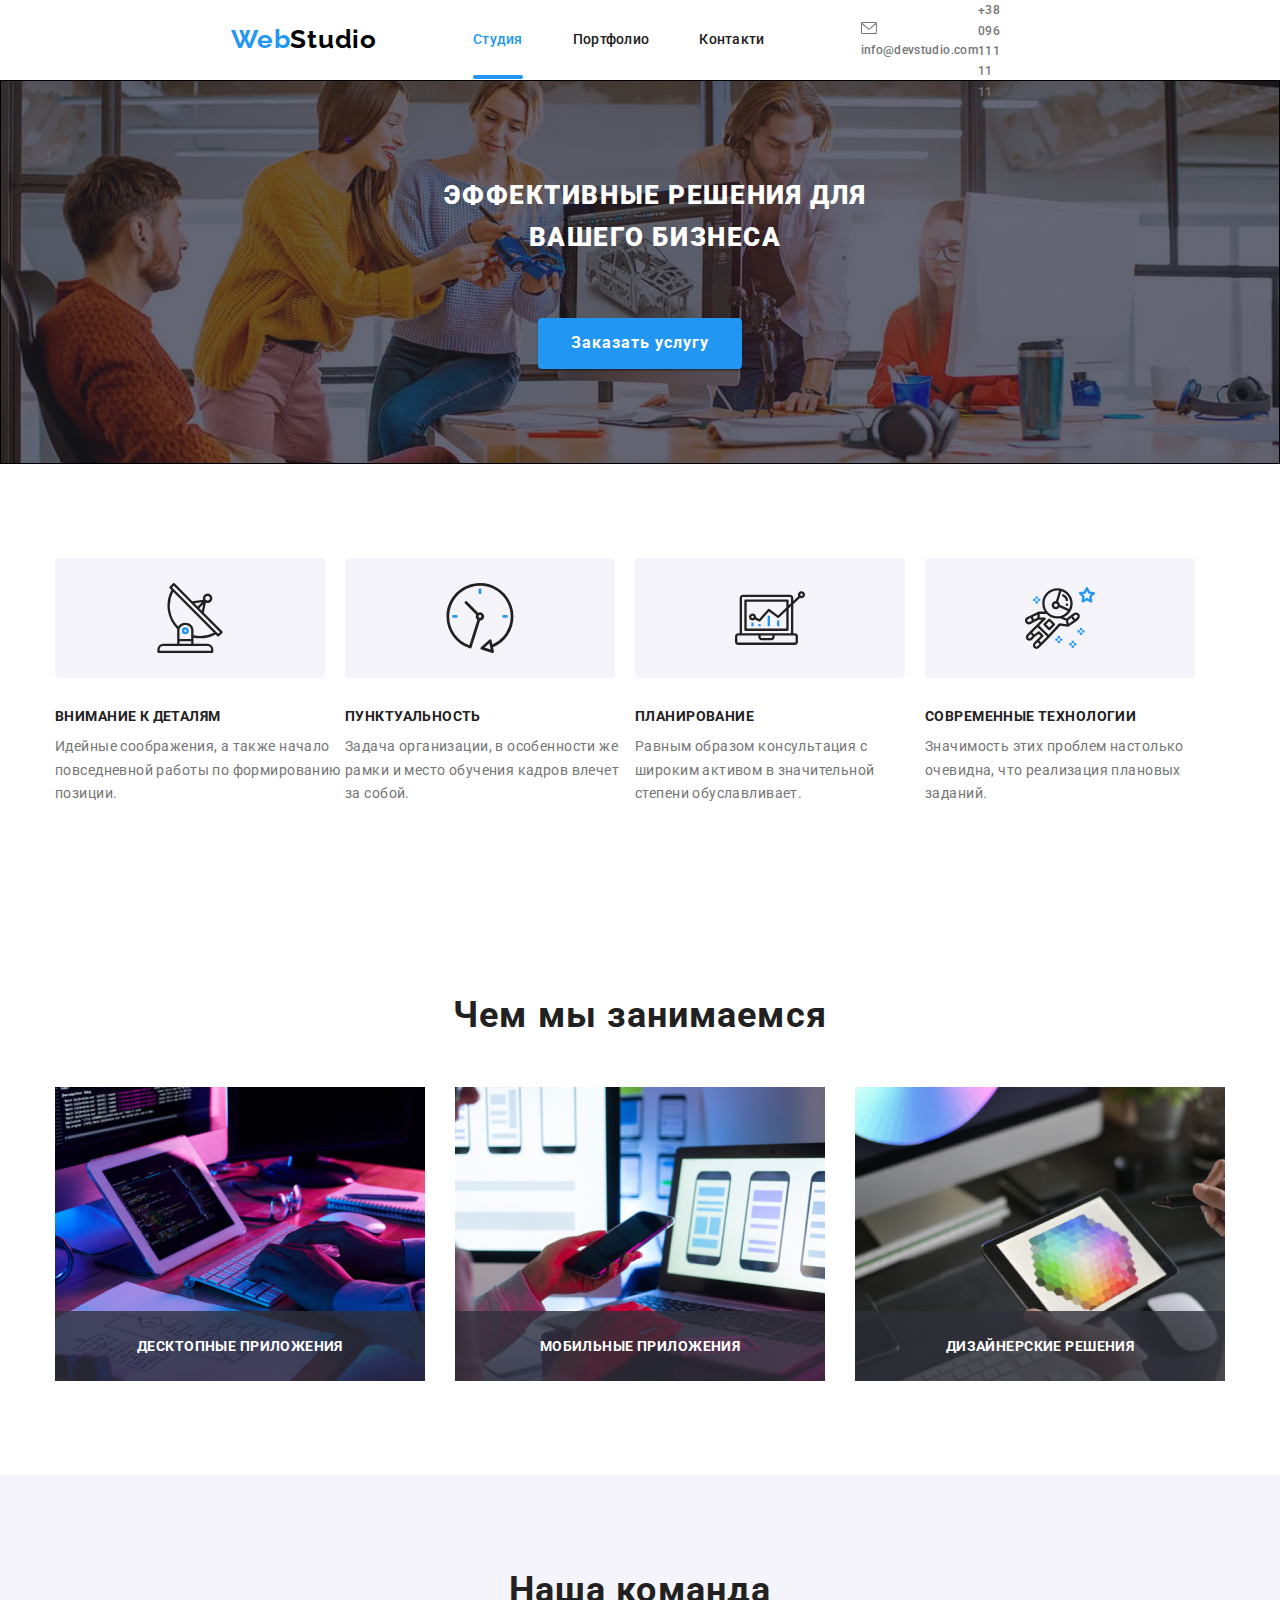
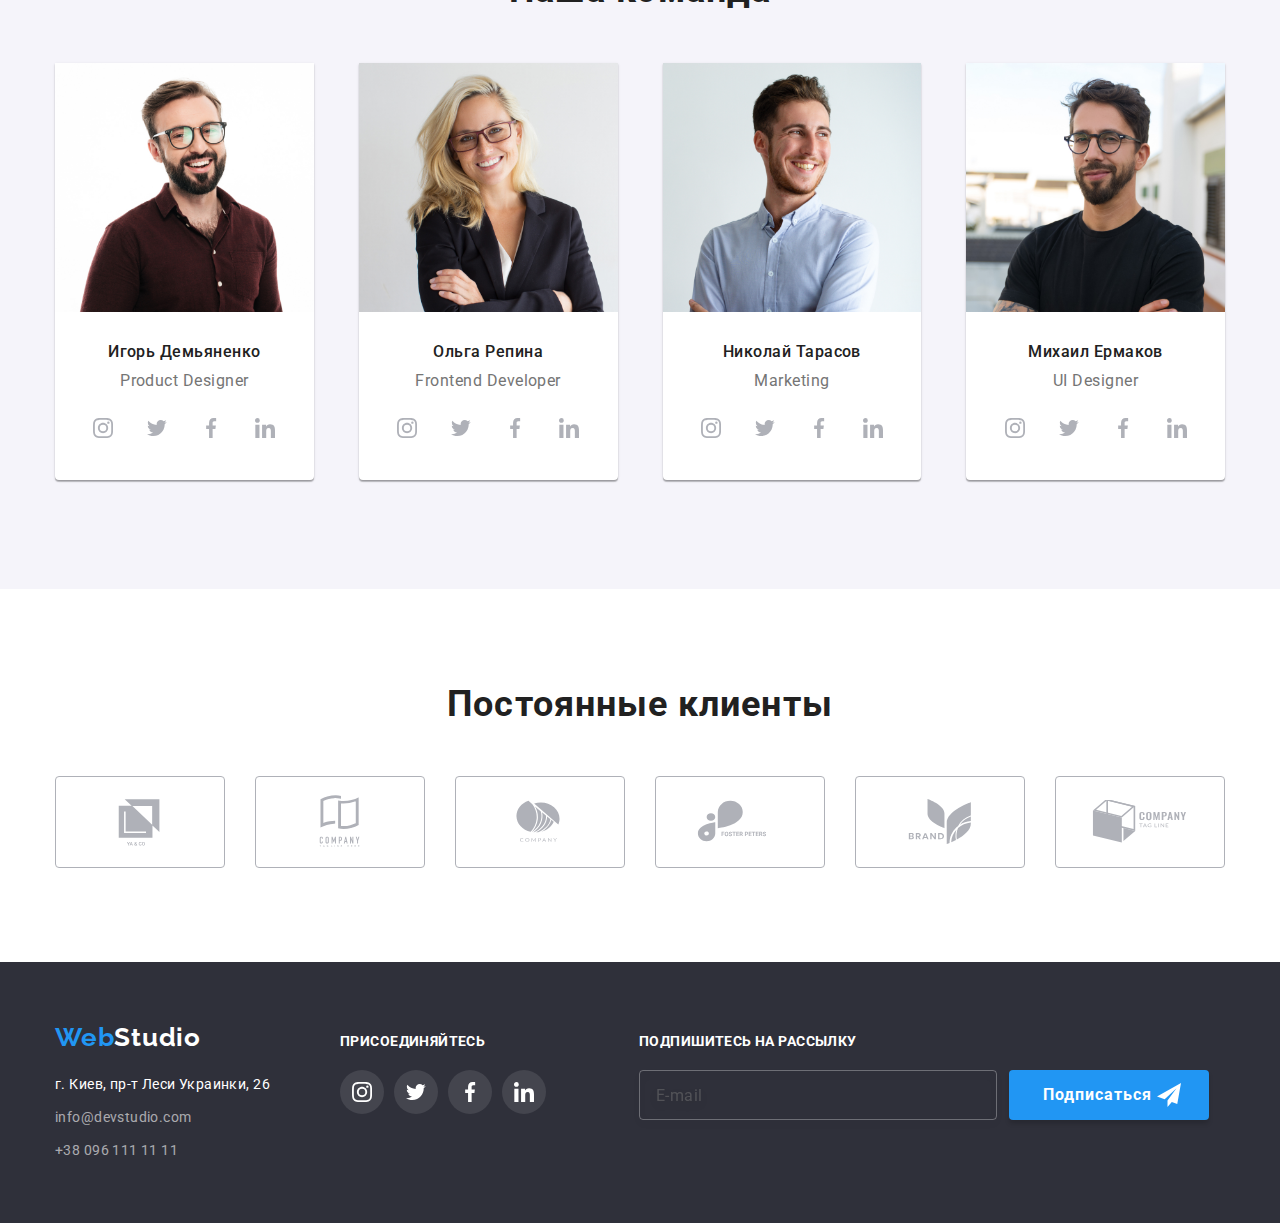
==== commit 957463a4: "адаптована розмітка під телефон, планшет та десктоп" ====
--- a/index.html
+++ b/index.html
@@ -55,7 +55,7 @@
           </div>
           <div class="menu-container__item">
             <ul class="header__contacts">
-              <li class="header__item">
+              <li class="header__cont">
                 <a class="header__label header__label--color" href="mailto:info@devstudio.com">
                   <svg class="header__envelope">
                       <use href="./images/symbol-defsnew.svg#icon-envelope">
@@ -64,8 +64,8 @@
                 info@devstudio.com</a
                 >
               </li>
-              <li class="header__item">
-                <a class="header__label header__label--color" href="tel:+380961111111">
+              <li class="header__cont size">
+                <a class="header__label header__label--color size" href="tel:+380961111111">
                   <svg class="header__smartphone">
                       <use href="./images/symbol-defsnew.svg#icon-smartphone">
                       </use>
@@ -73,6 +73,12 @@
                   +38 096 111 11 11</a
                 >
               </li>
+            </ul>
+            <ul class="menu-socials">
+              <li class="menu-socials__item"><a class="menu-socials__link" href="#">Инстаграм</a></li>
+              <li class="menu-socials__item"><a class="menu-socials__link" href="#">Твиттер</a></li>
+              <li class="menu-socials__item"><a class="menu-socials__link" href="#">Фейсбук</a></li>
+              <li class="menu-socials__item"><a class="menu-socials__link" href="#">Линкедин</a></li>
             </ul>
           </div>
         </div>
@@ -123,19 +129,19 @@
                     <label class="form-name-label" for="user-coment">Комментарий</label>
                     <textarea class="form-name-input form-name-input-textarea" name="user-coment" id="user-coment" rows="10" placeholder="Введите текст"></textarea>
                   </div>
-                </div>
-                <div class="form-name checkbox">
-                  <label class="checkbox-label" for="checkbox">
-                    Соглашаюсь с рассылкой и принимаю
-                    <a class="form-name-lable-text" href="#">Условия договора </a>
-                    <input class="checkbox-input visually-hidden" id="checkbox" type="checkbox" name="checkbox">
-                    <svg class="checkbox-icon icon-chek" width="16" height="15">
-                      <use href="./images/symbol-defs-icon.svg#icon-box"></use>
-                    </svg>
-                    <svg class="checkbox-icon icon-bird" width="16" height="15">
-                      <use href="./images/symbol-defs-bird.svg#icon-bird"></use>
-                    </svg>
-                  </label>
+                  <div class="form-name checkbox">
+                    <label class="checkbox-label" for="checkbox">
+                      Соглашаюсь с рассылкой и принимаю
+                      <a class="form-name-lable-text" href="#">Условия договора </a>
+                      <input class="checkbox-input visually-hidden" id="checkbox" type="checkbox" name="checkbox">
+                      <svg class="checkbox-icon icon-chek" width="16" height="15">
+                        <use href="./images/symbol-defs-icon.svg#icon-box"></use>
+                      </svg>
+                      <svg class="checkbox-icon icon-bird" width="16" height="15">
+                        <use href="./images/symbol-defs-bird.svg#icon-bird"></use>
+                      </svg>
+                    </label>
+                  </div>
                 </div>
                 <button class="form-name-btn" type="submit">Отправить</button>
               </form>
--- a/css/main.min.css
+++ b/css/main.min.css
@@ -1 +1 @@
-:root{--color-choice: #2F303A;--color-main: #FFFFFF;--color-blue: #2196F3;--color-footer: #2F303A;--fotter-list: #FFFFFF;--heder-list: #212121;--color-text: #757575;--color-logo: #000000;--color-fotter-contact: rgba(255, 255, 255, 0.6);--color-button: #F5F4FA;--cardset-gap: 30px;--icon-gap: 10px;--box-shadow: 0px 1px 3px rgba(0, 0, 0, 0.12), 0px 1px 1px rgba(0, 0, 0, 0.14), 0px 2px 1px rgba(0, 0, 0, 0.2);--box-radius: 0px 0px 4px 4px;--button-radius: 4px 4px 4px 4px;--border-color: #EEEEEE;--border-color-nav: #ECECEC;--backgroung-color-hero: #C4C4C4;--fill-icon-socials: #AFB1B8;--cubik: cubic-bezier(0.4, 0, 0.2, 1);--background-color-img-box: rgba(47, 48, 58, 0.8)}address{font-style:normal;font-style:inherit}.container{margin-left:auto;margin-right:auto;padding-left:15px;padding-right:15px}@media screen and (min-width: 480px){.container{width:480px}}@media screen and (min-width: 768px){.container{width:768px}}@media screen and (min-width: 1200px){.container{width:1200px}}body{min-width:320px;margin-right:auto;margin-left:auto;font-family:Roboto,sans-serif;color:var(--color-text);background-color:var(--color-main);font-size:14px;letter-spacing:.03em}h1,h2,h3,ul,p,ul{margin:0px;padding:0px;list-style-type:none}img{display:block;max-width:100%;height:auto}.choice-section{display:block;text-align:center}.choice-section{background-color:var(--color-choice);padding-bottom:200px;padding-top:200px;max-width:1600px;margin:0 auto;background-image:-webkit-gradient(linear, left top, left bottom, color-stop(40%, rgba(47, 48, 58, 0.4)), color-stop(40%, rgba(47, 48, 58, 0.4))),url(../images/Img14.jpg);background-image:linear-gradient(rgba(47, 48, 58, 0.4) 40%, rgba(47, 48, 58, 0.4) 40%),url(../images/Img14.jpg);background-repeat:no-repeat;background-size:cover;background-position:center;border:1px solid var(--color-logo)}.hero-container{margin-left:auto;margin-right:auto;padding-left:15px;padding-right:15px}@media screen and (min-width: 480px){.hero-container{max-width:480px}}.hero{font-weight:900;font-size:26px;line-height:1.6;color:var(--color-main);margin:0 auto;text-align:center;text-transform:uppercase;letter-spacing:.06em;margin-left:auto;margin-right:auto;margin-bottom:30px;max-width:1600px}@media screen and (min-width: 480px){.hero{min-width:480px}}.btn{background-color:var(--color-blue);border:1px solid rgba(0,0,0,0);cursor:pointer;color:var(--color-main);font-family:"Roboto",sans-serif;font-style:normal;font-weight:700;font-size:16px;line-height:1.8;letter-spacing:.06em;-webkit-box-shadow:var(--box-shadow);box-shadow:var(--box-shadow);border-radius:var(--button-radius);padding:10px 32px;margin-top:30px}.backdrop{position:fixed;top:0;left:0;width:100%;height:100%;z-index:1;opacity:1;visibility:visible;background-color:rgba(0,0,0,.2);-webkit-transition:opacity 250ms var(--cubik),visibility 250ms var(--cubik);transition:opacity 250ms var(--cubik),visibility 250ms var(--cubik)}.backdrop.is-hidden{opacity:0;pointer-events:none}.modal{position:absolute;top:50%;left:50%;-webkit-transform:translate(-50%, -50%);transform:translate(-50%, -50%);padding:40px;min-width:528px;min-height:581px;background-color:var(--color-main);-webkit-box-shadow:0px 1px 3px rgba(0,0,0,.12),0px 1px 1px rgba(0,0,0,.14),0px 2px 1px rgba(0,0,0,.2);box-shadow:0px 1px 3px rgba(0,0,0,.12),0px 1px 1px rgba(0,0,0,.14),0px 2px 1px rgba(0,0,0,.2);border-radius:4px;-webkit-transition:-webkit-transform 250ms var(--cubik);transition:-webkit-transform 250ms var(--cubik);transition:transform 250ms var(--cubik);transition:transform 250ms var(--cubik), -webkit-transform 250ms var(--cubik)}.modal-title{font-family:"Roboto";font-style:normal;font-weight:700;font-size:20px;line-height:1.15;text-align:center;letter-spacing:.03em;color:var(--heder-list);margin-bottom:30px}.form-name{margin-bottom:10px}.form-name-label{text-align:left;display:block;font-family:"Roboto",sans-serif;font-style:normal;font-weight:400;font-size:12px;line-height:1.16;letter-spacing:.01em;color:var(--color-text);margin-bottom:8px}.form-input{position:relative}.form-name-input{width:100%;height:40px;padding-top:12px;padding-right:42px;padding-bottom:12px;padding-left:42px;background:var(--fotter-list);border:1px solid rgba(33,33,33,.2);border-radius:4px;-webkit-transition-duration:250ms;transition-duration:250ms;-webkit-transition-timing-function:cubic-bezier(0.4, 0, 0.2, 1);transition-timing-function:cubic-bezier(0.4, 0, 0.2, 1);outline:none}::-webkit-input-placeholder{font-family:inherit;color:rgba(117,117,117,.5)}::-moz-placeholder{font-family:inherit;color:rgba(117,117,117,.5)}:-ms-input-placeholder{font-family:inherit;color:rgba(117,117,117,.5)}::-ms-input-placeholder{font-family:inherit;color:rgba(117,117,117,.5)}::placeholder{font-family:inherit;color:rgba(117,117,117,.5)}.form-name-input-textarea{padding-top:12px;padding-right:16px;padding-bottom:12px;padding-left:16px;height:120px;font-size:14px;line-height:1.14;letter-spacing:.01em;resize:none}.form-name-icon{position:absolute;left:15px;top:50%;-webkit-transform:translateY(-50%);transform:translateY(-50%);width:18px;height:18px;fill:var(--heder-list);-webkit-transition-duration:250ms;transition-duration:250ms;-webkit-transition-timing-function:cubic-bezier(0.4, 0, 0.2, 1);transition-timing-function:cubic-bezier(0.4, 0, 0.2, 1)}.form-name-input:focus{border:1px solid #2196f3;border-radius:4px}.form-name-input:focus+.form-name-icon{fill:#2196f3}.checkbox{display:-webkit-box;display:-ms-flexbox;display:flex}.checkbox-label{font-family:"Roboto";font-style:normal;font-weight:400;font-size:14px;letter-spacing:.03em;color:var(--tiele-text-color);-ms-flex-negative:0;flex-shrink:0;-webkit-box-align:center;-ms-flex-align:center;align-items:center;-webkit-box-pack:center;-ms-flex-pack:center;justify-content:center;margin-top:0px;margin-bottom:30px;margin-left:37px;display:inline-block}.checkbox-input:checked~.icon-bird{opacity:1}.icon-bird{position:absolute;fill:#fff;background:#2196f3;border:.2px solid #2196f3;border-radius:2px;opacity:0;-webkit-transition:opacity 250ms cubic-bezier(0.4, 0, 0.2, 1);transition:opacity 250ms cubic-bezier(0.4, 0, 0.2, 1)}.form-name-lable-text{color:var(--color-blue)}.checkbox-icon{position:absolute;left:52px}.checkbox-input{-webkit-appearance:none;-moz-appearance:none;appearance:none}.form-name-btn{cursor:pointer;color:#fff;background-color:var(--color-blue);font-style:normal;font-weight:700;font-size:16px;line-height:1.8;letter-spacing:.06em;width:200px;height:50px;border:none;-webkit-box-shadow:0px 4px 4px rgba(0,0,0,.15);box-shadow:0px 4px 4px rgba(0,0,0,.15);border-radius:4px;-webkit-transition-duration:250ms;transition-duration:250ms;-webkit-transition-timing-function:var(--cubik);transition-timing-function:var(--cubik)}.form-name-btn:hover,.form-name-btn:focus{color:var(--fotter-list);background-color:#188ce8;-webkit-box-shadow:0px 3px 1px rgba(0,0,0,.1),0px 1px 2px rgba(0,0,0,.08),0px 2px 2px rgba(0,0,0,.12);box-shadow:0px 3px 1px rgba(0,0,0,.1),0px 1px 2px rgba(0,0,0,.08),0px 2px 2px rgba(0,0,0,.12);border-radius:4px}.btn-close{position:absolute;width:30px;height:30px;top:0;right:0;margin-top:8px;margin-right:8px;cursor:pointer;background-color:var(--fotter-list);border:1px solid rgba(0,0,0,.1);border-radius:100%;-webkit-transition:color 250ms cubic-bezier(0.4, 0, 0.2, 1);transition:color 250ms cubic-bezier(0.4, 0, 0.2, 1)}.btn-close:hover{color:var(--color-blue);-webkit-transition:color 250ms cubic-bezier(0.4, 0, 0.2, 1);transition:color 250ms cubic-bezier(0.4, 0, 0.2, 1)}.about__section{padding-top:0}.about__title{font-weight:700;font-size:36px;line-height:1.2;color:#212121;letter-spacing:.03em;display:block;text-align:center;margin-bottom:50px}.img-box{display:-webkit-box;display:-ms-flexbox;display:flex;-ms-flex-wrap:wrap;flex-wrap:wrap}.img-box__item{position:relative;width:370px;margin-right:30px}.img-box__item:nth-child(3n){margin-right:0}.img-box__text{position:absolute;bottom:0;width:100%;padding:27px;margin:0;background-color:rgba(47,48,58,.8);color:#fff;text-transform:uppercase;font-weight:700;text-align:center}.filter{display:-webkit-box;display:-ms-flexbox;display:flex;-webkit-box-pack:center;-ms-flex-pack:center;justify-content:center;margin-bottom:50px;color:#000;font-family:Roboto,sans-serif}.filter__button{color:#000;background-color:#f5f4fa;border:1px solid rgba(0,0,0,0);cursor:pointer;font-family:"Roboto",sans-serif;font-style:normal;font-weight:500;font-size:16px;line-height:1.6;letter-spacing:.03em;-webkit-transition:background-color 250ms cubic-bezier(0.4, 0, 0.2, 1),color 250ms cubic-bezier(0.4, 0, 0.2, 1),-webkit-box-shadow 250ms cubic-bezier(0.4, 0, 0.2, 1);transition:background-color 250ms cubic-bezier(0.4, 0, 0.2, 1),color 250ms cubic-bezier(0.4, 0, 0.2, 1),-webkit-box-shadow 250ms cubic-bezier(0.4, 0, 0.2, 1);transition:background-color 250ms cubic-bezier(0.4, 0, 0.2, 1),color 250ms cubic-bezier(0.4, 0, 0.2, 1),box-shadow 250ms cubic-bezier(0.4, 0, 0.2, 1);transition:background-color 250ms cubic-bezier(0.4, 0, 0.2, 1),color 250ms cubic-bezier(0.4, 0, 0.2, 1),box-shadow 250ms cubic-bezier(0.4, 0, 0.2, 1),-webkit-box-shadow 250ms cubic-bezier(0.4, 0, 0.2, 1);margin-left:8px;border-radius:4px 4px 4px 4px;padding:6px 22px}.filter__button:hover,.filter__button:focus{background-color:#2196f3;color:#fff;-webkit-box-shadow:0px 1px 3px rgba(0,0,0,.12),0px 1px 1px rgba(0,0,0,.14),0px 2px 1px rgba(0,0,0,.2);box-shadow:0px 1px 3px rgba(0,0,0,.12),0px 1px 1px rgba(0,0,0,.14),0px 2px 1px rgba(0,0,0,.2)}.filter .filter__button:active{color:#fff;background-color:#2196f3}.app-list{display:-webkit-box;display:-ms-flexbox;display:flex;-ms-flex-wrap:wrap;flex-wrap:wrap;margin-left:calc(-1*var(--cardset-gap))}.app-list>.item-app{-ms-flex-preferred-size:calc(33.3333333333% - var(--cardset-gap));flex-basis:calc(33.3333333333% - var(--cardset-gap));margin-left:var(--cardset-gap);margin-top:30px;background-color:var(--color-main)}.app-list>.item-app:nth-child(-n+3){margin-top:0px}.app-content{padding-top:20px;padding-right:24px;padding-bottom:20px;padding-left:24px;border-right:solid 1px var(--border-color);border-bottom:solid 1px var(--border-color);border-left:solid 1px var(--border-color)}.product-link{display:block;text-decoration:none;color:inherit;-webkit-transition:-webkit-box-shadow 250ms var(--cubik);transition:-webkit-box-shadow 250ms var(--cubik);transition:box-shadow 250ms var(--cubik);transition:box-shadow 250ms var(--cubik), -webkit-box-shadow 250ms var(--cubik)}.product-link:hover{-webkit-box-shadow:0px 1px 1px rgba(0,0,0,.12),0px 4px 4px rgba(0,0,0,.06),1px 4px 6px rgba(0,0,0,.16);box-shadow:0px 1px 1px rgba(0,0,0,.12),0px 4px 4px rgba(0,0,0,.06),1px 4px 6px rgba(0,0,0,.16)}.product-link:focus{-webkit-box-shadow:0px 1px 1px rgba(0,0,0,.12),0px 4px 4px rgba(0,0,0,.06),1px 4px 6px rgba(0,0,0,.16);box-shadow:0px 1px 1px rgba(0,0,0,.12),0px 4px 4px rgba(0,0,0,.06),1px 4px 6px rgba(0,0,0,.16)}.product-link-content{position:relative;overflow:hidden}.product-link-overlay{position:absolute;top:0;width:100%;height:100%;display:-webkit-box;display:-ms-flexbox;display:flex;-webkit-box-align:center;-ms-flex-align:center;align-items:center;padding:24px;background-color:rgba(33,150,243,.9);font-size:18px;line-height:1.56;color:var(--color-main);-webkit-transform:translateY(100%);transform:translateY(100%);-webkit-transition:-webkit-transform 250ms var(--cubik);transition:-webkit-transform 250ms var(--cubik);transition:transform 250ms var(--cubik);transition:transform 250ms var(--cubik), -webkit-transform 250ms var(--cubik)}.product-link:hover .product-link-overlay{-webkit-transform:translateY(0);transform:translateY(0)}.type{font-family:"Roboto",sans-serif;font-size:16px;line-height:1.9;color:var(--color-text);letter-spacing:.03em}.product{font-family:"Roboto",sans-serif;font-weight:700;font-size:18px;line-height:2;color:var(--heder-list);letter-spacing:.06em;margin-bottom:4px}.header{width:100%;height:60px;position:relative}@media screen and (min-width: 768px){.header{height:80px}}.header__container{display:-webkit-box;display:-ms-flexbox;display:flex;-webkit-box-align:center;-ms-flex-align:center;align-items:center}@media screen and (max-width: 479px){.header__container{max-width:479px}}@media screen and (min-width: 480px){.header__container{min-width:480px}}@media screen and (min-width: 768px){.header__container{min-width:768px}}@media screen and (max-width: 1199px){.header__container{-webkit-box-pack:justify;-ms-flex-pack:justify;justify-content:space-between}}.header__button{display:block;position:relative;border:none;z-index:20;padding:0;margin-top:10px;margin-bottom:10px;color:#212121;background-color:rgba(0,0,0,0);cursor:pointer;-webkit-transition-property:color;transition-property:color;-webkit-transition-duration:250ms;transition-duration:250ms;-webkit-transition-timing-function:cubic-bezier(0.4, 0, 0.2, 1);transition-timing-function:cubic-bezier(0.4, 0, 0.2, 1)}@media screen and (min-width: 768px){.header__button{display:none}}.header__button .icon-cross{display:none}.header__button.is-open .icon-cross{display:block}.header__button.is-open .icon-menu{display:none}.icon-menu:hover{fill:#2196f3}.icon-menu:focus{fill:#2196f3}.icon-cross:hover{fill:#2196f3}@media screen and (max-width: 767px){.menu-container{display:none;position:absolute;top:0;left:0;width:100%;height:100vh;z-index:1;padding:48px 40px;text-align:left}}@media screen and (min-width: 768px){.menu-container{display:-webkit-box;display:-ms-flexbox;display:flex;-webkit-box-align:center;-ms-flex-align:center;align-items:center;-webkit-box-pack:justify;-ms-flex-pack:justify;justify-content:space-between}}.menu-container.is-open{display:block;background-color:#fff}.header__navigation{margin-top:48px;margin-left:40px;font-family:"Roboto";font-weight:500;font-size:40px;line-height:1.2;color:#212121}@media screen and (min-width: 768px){.header__navigation{display:-webkit-box;display:-ms-flexbox;display:flex;font-family:"Roboto",sans-serif;font-weight:500;font-size:14px;line-height:16px;letter-spacing:.02em}}.header__link{font-family:"Raleway",sans-serif;font-weight:700;font-size:26px;text-decoration:none;line-height:1.2;letter-spacing:.03em;color:var(--color-logo)}.header__logo{padding-top:16px;padding-bottom:16px;color:var(--color-blue);text-decoration:none}.header__text{margin-bottom:32px;-webkit-transition:color 250ms cubic-bezier(0.4, 0, 0.2, 1);transition:color 250ms cubic-bezier(0.4, 0, 0.2, 1);color:#212121;text-decoration:none}.header__text:hover{color:#2196f3}.header__text:focus{color:#2196f3}@media screen and (max-width: 767px){.header__item{margin-bottom:32px}.header__item:last-child{margin-left:0px}}@media screen and (min-width: 768px){.header__item{font-family:"Roboto";font-style:normal;font-weight:500;font-size:12px;line-height:1.2px;letter-spacing:.02em;color:#757575}}@media screen and (max-width: 767px){.header__contacts{display:-webkit-box;display:-ms-flexbox;display:flex;-webkit-box-orient:vertical;-webkit-box-direction:reverse;-ms-flex-direction:column-reverse;flex-direction:column-reverse;margin-top:306px;margin-left:40px;padding:0}}@media screen and (min-width: 768px){.header__contacts{display:-webkit-box;display:-ms-flexbox;display:flex;-webkit-box-orient:vertical;-webkit-box-direction:normal;-ms-flex-direction:column;flex-direction:column;-webkit-box-align:center;-ms-flex-align:center;align-items:center}}.header__label{font-weight:500;font-size:14px;-webkit-box-align:center;-ms-flex-align:center;align-items:center;line-height:1.7;text-decoration:none;letter-spacing:.03em;padding-bottom:32px;-webkit-transition:color 250ms cubic-bezier(0.4, 0, 0.2, 1);transition:color 250ms cubic-bezier(0.4, 0, 0.2, 1)}@media screen and (min-width: 480px){.header__label{font-size:34px}}.header__label--color{color:#757575}.header__label:hover,.header__label:focus{color:#2196f3;-webkit-transition:color 250ms cubic-bezier(0.4, 0, 0.2, 1);transition:color 250ms cubic-bezier(0.4, 0, 0.2, 1)}.header__envelope{width:16px;height:12px;fill:#757575;margin-right:10px}@media screen and (max-width: 768px){.header__envelope{display:none}}.header__label:hover .header__envelope{fill:#2196f3;-webkit-transition:color 250ms cubic-bezier(0.4, 0, 0.2, 1);transition:color 250ms cubic-bezier(0.4, 0, 0.2, 1)}.header__smartphone{width:10px;height:16px;margin-right:10px;fill:#757575}@media screen and (max-width: 768px){.header__smartphone{display:none}}.header__label:hover .header__smartphone{fill:#2196f3;-webkit-transition:color 250ms cubic-bezier(0.4, 0, 0.2, 1);transition:color 250ms cubic-bezier(0.4, 0, 0.2, 1)}.footer{color:var(--fotter-list);background-color:var(--color-footer);padding-top:60px;padding-bottom:60px}@media screen and (min-width: 480px){.footer{min-width:480px}}@media screen and (min-width: 768px){.footer{min-width:768px}}@media screen and (min-width: 1200px){.footer{min-width:1200px}}.footer-container{max-width:480px;margin-left:auto;margin-right:auto;padding-left:15px;padding-right:15px;text-align:center}@media screen and (min-width: 1200px){.footer-container{display:-webkit-box;display:-ms-flexbox;display:flex;-webkit-box-align:baseline;-ms-flex-align:baseline;align-items:baseline}}.footer-wrap{display:-webkit-box;display:-ms-flexbox;display:flex;-webkit-box-orient:vertical;-webkit-box-direction:normal;-ms-flex-direction:column;flex-direction:column}@media screen and (max-width: 767px){.footer-wrap{gap:60px}}@media screen and (min-width: 768px){.footer-wrap{-webkit-box-orient:horizontal;-webkit-box-direction:normal;-ms-flex-direction:row;flex-direction:row;-ms-flex-wrap:wrap;flex-wrap:wrap;-ms-flex-pack:distribute;justify-content:space-around}}.logo-fotter{font-family:"Raleway",sans-serif;font-weight:700;font-size:26px;text-decoration:none;line-height:1.2;letter-spacing:.03em;color:var(--color-main)}.color-logo-fotter{color:var(--color-blue);text-decoration:none;margin-top:60px;margin-bottom:20px}.address-footer{margin-top:20px}.address-list:not(:last-child){margin-bottom:9px}.contact-list{color:var(--color-fotter-contact);font-style:normal;font-size:14px;line-height:1.7;text-decoration:none;letter-spacing:.03em}.contact-list:hover{color:var(--color-blue);-webkit-transition:color 250ms var(--cubik);transition:color 250ms var(--cubik)}.contact-list:focus{color:var(--fotter-list)}.map{color:var(--color-main);font-style:normal;font-size:14px;line-height:1.7;letter-spacing:.03em}@media screen and (min-width: 1200px){.footer-icon-box{width:206px;height:80px;margin-left:70px}}.footer-icon-header{font-family:"Roboto";font-style:normal;font-weight:700;font-size:14px;line-height:1.14;letter-spacing:.03em;text-transform:uppercase}.footer-icon-list{display:-webkit-box;display:-ms-flexbox;display:flex;-ms-flex-wrap:wrap;flex-wrap:wrap;-ms-flex-preferred-size:calc(25% - var(--icon-gap));flex-basis:calc(25% - var(--icon-gap));-webkit-box-pack:center;-ms-flex-pack:center;justify-content:center;-webkit-box-align:center;-ms-flex-align:center;align-items:center;margin-top:20px}.socials-link-footer{width:100%;height:100%;display:-webkit-box;display:-ms-flexbox;display:flex;-webkit-box-pack:center;-ms-flex-pack:center;justify-content:center;-webkit-box-align:center;-ms-flex-align:center;align-items:center;fill:var(--color-main);background-color:rgba(255,255,255,.1);border-radius:50%;-webkit-transition:background-color 250ms var(--cubik),fill 250ms var(--cubik);transition:background-color 250ms var(--cubik),fill 250ms var(--cubik)}.socials-link-footer:hover{fill:#fff;-webkit-transition:background-color 250ms var(--cubik),fill 250ms var(--cubik);transition:background-color 250ms var(--cubik),fill 250ms var(--cubik);background-color:var(--color-blue);border-radius:100%}.socials-item{width:44px;height:44px;margin-left:10px}.socials-item:first-child{margin-left:0}.subscribe{display:-webkit-box;display:-ms-flexbox;display:flex;-webkit-box-orient:vertical;-webkit-box-direction:normal;-ms-flex-direction:column;flex-direction:column;-webkit-box-align:center;-ms-flex-align:center;align-items:center}@media screen and (min-width: 1200px){.subscribe-form{margin-left:auto}}.subscribe-label{display:-webkit-box;display:-ms-flexbox;display:flex;-webkit-box-orient:vertical;-webkit-box-direction:normal;-ms-flex-direction:column;flex-direction:column;cursor:pointer;font-family:"Roboto";font-style:normal;text-transform:uppercase;font-weight:700;font-size:14px;line-height:1.14;letter-spacing:.03em;color:#fff;margin-bottom:20px}.subscribe-control{display:-webkit-box;display:-ms-flexbox;display:flex;-webkit-box-orient:vertical;-webkit-box-direction:normal;-ms-flex-direction:column;flex-direction:column;-webkit-box-align:center;-ms-flex-align:center;align-items:center;position:relative}@media screen and (min-width: 1200px){.subscribe-control{display:-webkit-box;display:-ms-flexbox;display:flex;position:relative}}.subscribe-input{padding-left:16px;width:358px;height:50px;font-family:"Roboto";font-style:normal;font-weight:400;font-size:16px;line-height:1.25;letter-spacing:inherit;background-color:inherit;color:#fff;border:1px solid rgba(255,255,255,.3);-webkit-filter:drop-shadow(0px 4px 4px rgba(0, 0, 0, 0.15));filter:drop-shadow(0px 4px 4px rgba(0, 0, 0, 0.15));border-radius:4px}.subscribe-icon{position:absolute;right:100px;top:79%;-webkit-transform:translateY(-50%);transform:translateY(-50%);-webkit-transition-duration:250ms;transition-duration:250ms;-webkit-transition-timing-function:cubic-bezier(0.4, 0, 0.2, 1);transition-timing-function:cubic-bezier(0.4, 0, 0.2, 1);fill:var(--fotter-list)}@media screen and (min-width: 1200px){.subscribe-icon{right:28px;top:50%;-webkit-transform:translateY(-50%);transform:translateY(-50%);-webkit-transition-duration:250ms;transition-duration:250ms;-webkit-transition-timing-function:cubic-bezier(0.4, 0, 0.2, 1);transition-timing-function:cubic-bezier(0.4, 0, 0.2, 1);fill:var(--fotter-list)}}.subscribe-btn{display:-webkit-box;display:-ms-flexbox;display:flex;-webkit-box-align:center;-ms-flex-align:center;align-items:center;-webkit-box-pack:center;-ms-flex-pack:center;justify-content:center;display:-webkit-inline-box;display:-ms-inline-flexbox;display:inline-flex;margin:auto;padding-top:10px;padding-right:29px;padding-bottom:10px;cursor:pointer;margin-top:20px;color:#fff;background-color:#2196f3;font-style:normal;font-weight:700;font-size:16px;line-height:1.87;letter-spacing:.06em;min-width:200px;min-height:50px;border:none;-webkit-box-shadow:0px 4px 4px rgba(0,0,0,.15);box-shadow:0px 4px 4px rgba(0,0,0,.15);border-radius:4px;-webkit-transition-duration:250ms;transition-duration:250ms;-webkit-transition-timing-function:cubic-bezier(0.4, 0, 0.2, 1);transition-timing-function:cubic-bezier(0.4, 0, 0.2, 1)}@media screen and (min-width: 1200px){.subscribe-btn{margin-left:12px}}.subscribe-btn:hover,.subscribe-btn:focus{color:var(--fotter-list);background-color:#188ce8;-webkit-box-shadow:0px 3px 1px rgba(0,0,0,.1),0px 1px 2px rgba(0,0,0,.08),0px 2px 2px rgba(0,0,0,.12);box-shadow:0px 3px 1px rgba(0,0,0,.1),0px 1px 2px rgba(0,0,0,.08),0px 2px 2px rgba(0,0,0,.12);border-radius:4px}@media screen and (max-width: 1199px){.about__section{display:none}}.section{padding-top:60px;padding-bottom:60px}@media screen and (min-width: 1200px){.section{padding-top:94px;padding-bottom:94px}}.visually-hidden{position:absolute;white-space:nowrap;width:1px;height:1px;overflow:hidden;border:0;padding:0;clip:rect(0 0 0 0);-webkit-clip-path:inset(50%);clip-path:inset(50%);margin:-1px}.main-list{display:-webkit-box;display:-ms-flexbox;display:flex;margin:-15px}@media screen and (max-width: 1199px){.main-list{-ms-flex-wrap:wrap;flex-wrap:wrap}}.item-list{margin:15px;min-width:290px}@media screen and (min-width: 480px){.item-list{width:450px}}@media screen and (min-width: 768px){.item-list{width:calc((100% - 60px)/2)}}.icon-box{display:-webkit-box;display:-ms-flexbox;display:flex;-webkit-box-flex:content;-ms-flex:content;flex:content;-webkit-box-pack:center;-ms-flex-pack:center;justify-content:center;-webkit-box-align:center;-ms-flex-align:center;align-items:center;background-color:var(--color-button);height:120px;margin-bottom:30px;border:1px solid rgba(0,0,0,0);border-radius:4px}.icon-box:hover{border-radius:var(--box-radius);-webkit-box-shadow:0px 4px 4px;box-shadow:0px 4px 4px}.icon{background-color:var(--color-button);fill:var(--color-text)}.action{font-size:14px;line-height:1.2;text-transform:uppercase;color:var(--heder-list);letter-spacing:.03em}@media screen and (max-width: 767px){.action{text-align:center}}.description{font-size:14px;line-height:1.7;color:var(--color-text);letter-spacing:.03em;margin-top:10px}.section{padding-top:60px;padding-bottom:60px}@media screen and (min-width: 1200px){.section{padding-top:94px;padding-bottom:94px}}.team-section{background-color:#f5f4fa}.team{font-weight:700;font-size:28px;line-height:1.2;color:var(--heder-list);letter-spacing:.03em;display:block;text-align:center;margin-bottom:30px}@media screen and (min-width: 1200px){.team{font-size:36px}}.title-team{display:-webkit-box;display:-ms-flexbox;display:flex;-webkit-box-pack:center;-ms-flex-pack:center;justify-content:center;margin:-15px}@media screen and (max-width: 1199px){.title-team{-ms-flex-wrap:wrap;flex-wrap:wrap}}@media screen and (min-width: 1200px){.title-team{margin-left:calc(-1*var(--cardset-gap));text-align:center;margin-top:50px}}.img-team{background-color:#fff;margin-bottom:30px;margin-left:15px;margin-right:15px}@media screen and (min-width: 480px){.img-team{width:450px}}@media screen and (min-width: 768px){.img-team{width:calc((100% - 60px)/2)}}.img-person{width:100%}.title-team>.img-team{border-bottom-right-radius:4px;border-bottom-left-radius:4px}@media screen and (min-width: 1200px){.title-team>.img-team{-ms-flex-preferred-size:calc(25% - var(--cardset-gap));flex-basis:calc(25% - var(--cardset-gap));margin-left:var(--cardset-gap);background-color:var(--color-main);-webkit-box-shadow:var(--box-shadow);box-shadow:var(--box-shadow);border-radius:var(--box-radius)}}.card-content{padding-top:30px;padding-bottom:30px;text-align:center}.person{font-weight:500;font-size:16px;line-height:1.2;color:var(--heder-list);letter-spacing:.03em}.speciality{font-family:"Roboto",sans-serif;font-size:16px;line-height:1.2;color:var(--color-text);letter-spacing:.03em;margin-top:10px}.socials-list{display:-webkit-box;display:-ms-flexbox;display:flex;-ms-flex-wrap:wrap;flex-wrap:wrap;-ms-flex-preferred-size:calc(25% - var(--icon-gap));flex-basis:calc(25% - var(--icon-gap));-webkit-box-pack:center;-ms-flex-pack:center;justify-content:center;-webkit-box-align:center;-ms-flex-align:center;align-items:center;margin-top:16px}.socials-item{width:44px;height:44px;margin-left:10px}.socials-item:first-child{margin-left:0}.socials-link{width:100%;height:100%;display:-webkit-box;display:-ms-flexbox;display:flex;border-radius:100%;-webkit-box-pack:center;-ms-flex-pack:center;justify-content:center;-webkit-box-align:center;-ms-flex-align:center;align-items:center;fill:var(--fill-icon-socials);-webkit-transition:background-color 250ms var(--cubik),fill 250ms var(--cubik);transition:background-color 250ms var(--cubik),fill 250ms var(--cubik)}.socials-link:hover{fill:#fff;-webkit-transition:background-color 250ms var(--cubik),fill 250ms var(--cubik);transition:background-color 250ms var(--cubik),fill 250ms var(--cubik);background-color:var(--color-blue);border-radius:100%}.client-container{font-weight:700;font-size:36px;line-height:1.2;color:var(--heder-list);letter-spacing:.03em;display:block;text-align:center;margin:auto}.client-header{font-weight:700;font-size:28px;line-height:1.2;color:var(--heder-list);letter-spacing:.03em;display:block;text-align:center;margin-bottom:30px}@media screen and (min-width: 1200px){.client-header{font-size:36px;margin-bottom:50px}}.client-list{display:-webkit-box;display:-ms-flexbox;display:flex;-ms-flex-wrap:wrap;flex-wrap:wrap;-ms-flex-preferred-size:calc(16.6666666667% - var(--cardset-gap));flex-basis:calc(16.6666666667% - var(--cardset-gap));-webkit-box-pack:center;-ms-flex-pack:center;justify-content:center;-webkit-box-align:center;-ms-flex-align:center;align-items:center}@media screen and (max-width: 1199px){.client-list{-ms-flex-wrap:wrap;flex-wrap:wrap}}.icon-client-item{border:1px solid #afb1b8;border-radius:4px;-webkit-transition:border 250ms var(--cubik);transition:border 250ms var(--cubik);margin:15px;width:calc((100% - 60px)/2);height:92px}@media screen and (min-width: 768px){.icon-client-item{width:calc((100% - 90px)/3)}}@media screen and (min-width: 1200px){.icon-client-item{display:-webkit-box;display:-ms-flexbox;display:flex;margin-left:30px;width:170px;height:92px}}@media screen and (min-width: 1199px){.icon-client-item:first-child{margin-left:0}}.icon-client-item:hover{border:1px solid var(--color-blue);border-radius:4px;-webkit-transition:border 250ms var(--cubik);transition:border 250ms var(--cubik)}.icon-group{display:-webkit-box;display:-ms-flexbox;display:flex;-webkit-box-pack:center;-ms-flex-pack:center;justify-content:center;-webkit-box-align:center;-ms-flex-align:center;align-items:center;fill:var(--fill-icon-socials);width:100%;height:100%;-webkit-transition:fill 250ms var(--cubik);transition:fill 250ms var(--cubik)}.icon-group:hover{fill:var(--color-blue);-webkit-transition:fill 250ms var(--cubik);transition:fill 250ms var(--cubik)}/*# sourceMappingURL=main.min.css.map */+:root{--color-choice: #2F303A;--color-main: #FFFFFF;--color-blue: #2196F3;--color-footer: #2F303A;--fotter-list: #FFFFFF;--heder-list: #212121;--color-text: #757575;--color-logo: #000000;--color-fotter-contact: rgba(255, 255, 255, 0.6);--color-button: #F5F4FA;--cardset-gap: 30px;--icon-gap: 10px;--box-shadow: 0px 1px 3px rgba(0, 0, 0, 0.12), 0px 1px 1px rgba(0, 0, 0, 0.14), 0px 2px 1px rgba(0, 0, 0, 0.2);--box-radius: 0px 0px 4px 4px;--button-radius: 4px 4px 4px 4px;--border-color: #EEEEEE;--border-color-nav: #ECECEC;--backgroung-color-hero: #C4C4C4;--fill-icon-socials: #AFB1B8;--cubik: cubic-bezier(0.4, 0, 0.2, 1);--background-color-img-box: rgba(47, 48, 58, 0.8)}address{font-style:normal;font-style:inherit}.container{margin-left:auto;margin-right:auto;padding-left:15px;padding-right:15px}@media screen and (min-width: 480px){.container{width:480px}}@media screen and (min-width: 768px){.container{width:768px}}@media screen and (min-width: 1200px){.container{width:1200px}}body{min-width:320px;margin-right:auto;margin-left:auto;font-family:Roboto,sans-serif;color:var(--color-text);background-color:var(--color-main);font-size:14px;letter-spacing:.03em}h1,h2,h3,ul,p,ul{margin:0px;padding:0px;list-style-type:none}img{display:block;max-width:100%;height:auto}.about__section{padding-top:0}.about__title{font-weight:700;font-size:36px;line-height:1.2;color:#212121;letter-spacing:.03em;display:block;text-align:center;margin-bottom:50px}.img-box{display:-webkit-box;display:-ms-flexbox;display:flex;-ms-flex-wrap:wrap;flex-wrap:wrap}.img-box__item{position:relative;width:370px;margin-right:30px}.img-box__item:nth-child(3n){margin-right:0}.img-box__text{position:absolute;bottom:0;width:100%;padding:27px;margin:0;background-color:rgba(47,48,58,.8);color:#fff;text-transform:uppercase;font-weight:700;text-align:center}.header{width:100%;height:60px;position:relative}@media screen and (min-width: 768px){.header{width:768px;height:80px}}@media screen and (min-width: 1200px){.header{width:1200px}}.header__container{display:-webkit-box;display:-ms-flexbox;display:flex;-webkit-box-align:center;-ms-flex-align:center;align-items:center}@media screen and (max-width: 479px){.header__container{max-width:479px}}@media screen and (min-width: 480px){.header__container{min-width:480px}}@media screen and (min-width: 768px){.header__container{width:768px;height:80px}}@media screen and (max-width: 1199px){.header__container{-webkit-box-pack:justify;-ms-flex-pack:justify;justify-content:space-between}}@media screen and (min-width: 1200px){.header__container{max-width:1200px}}.header__button{display:block;position:relative;border:none;z-index:20;padding:0;margin-top:10px;margin-bottom:10px;color:#212121;background-color:rgba(0,0,0,0);cursor:pointer;-webkit-transition-property:color;transition-property:color;-webkit-transition-duration:250ms;transition-duration:250ms;-webkit-transition-timing-function:cubic-bezier(0.4, 0, 0.2, 1);transition-timing-function:cubic-bezier(0.4, 0, 0.2, 1)}@media screen and (min-width: 768px){.header__button{display:none}}.header__button.is-open:hover{fill:#2196f3}.header__button .icon-cross{display:none}.header__button.is-open .icon-cross{display:block}.header__button.is-open .icon-menu{display:none}.icon-menu:hover{fill:#2196f3}.icon-menu:focus{fill:#2196f3}.icon-cross:hover{fill:#2196f3}@media screen and (max-width: 767px){.menu-container{display:none;position:absolute;top:0;left:0;width:100%;height:100vh;z-index:1;padding:48px 40px;text-align:left}.menu-container.is-open{display:block;background-color:#fff}}@media screen and (min-width: 768px){.menu-container{display:-webkit-box;display:-ms-flexbox;display:flex;-webkit-box-align:center;-ms-flex-align:center;align-items:center;-webkit-box-pack:justify;-ms-flex-pack:justify;justify-content:space-between}}.header__navigation{margin-top:48px;margin-left:40px;font-family:"Roboto";font-weight:500;font-size:40px;line-height:1.2;color:#212121}@media screen and (max-width: 767px){.header__navigation{margin-top:0;margin-left:0}}@media screen and (min-width: 768px){.header__navigation{display:-webkit-box;display:-ms-flexbox;display:flex;font-family:"Roboto",sans-serif;font-weight:500;font-size:14px;line-height:16px;letter-spacing:.02em;margin-top:0;margin-left:96px;margin-right:96px;padding-top:32px;padding-bottom:32px;-webkit-box-align:center;-ms-flex-align:center;align-items:center;color:var(--heder-list)}}.header__link{font-family:"Raleway",sans-serif;font-weight:700;font-size:26px;text-decoration:none;line-height:1.2;letter-spacing:.03em;color:var(--color-logo)}.header__logo{padding-top:16px;padding-bottom:16px;color:var(--color-blue);text-decoration:none}.header__text{-webkit-transition:color 250ms cubic-bezier(0.4, 0, 0.2, 1);transition:color 250ms cubic-bezier(0.4, 0, 0.2, 1);color:#212121;text-decoration:none}@media screen and (min-width: 480px){.header__text{margin-bottom:32px}}.header__text:hover{color:#2196f3}.header__text:focus{color:#2196f3}.current{color:#2196f3}@media screen and (min-width: 768px){.current{position:relative;color:#2196f3}.current::after{content:"";position:absolute;width:100%;height:4px;bottom:-32px;left:0;border-radius:2px;background-color:#2196f3}}@media screen and (max-width: 767px){.header__item{margin-bottom:32px}.header__item:last-child{margin-left:0px}}@media screen and (min-width: 768px){.header__item{font-family:"Roboto";font-style:normal;font-weight:500;font-size:14px;line-height:1.2px;letter-spacing:.02em;color:#757575;margin-right:50px}.header__item:last-child{margin-right:0}}@media screen and (max-width: 767px){.header__contacts{display:-webkit-box;display:-ms-flexbox;display:flex;-webkit-box-orient:vertical;-webkit-box-direction:reverse;-ms-flex-direction:column-reverse;flex-direction:column-reverse;margin-top:306px;padding:0}}@media screen and (min-width: 768px){.header__contacts{display:-webkit-box;display:-ms-flexbox;display:flex;-webkit-box-orient:vertical;-webkit-box-direction:normal;-ms-flex-direction:column;flex-direction:column;-webkit-box-align:center;-ms-flex-align:center;align-items:center}}@media screen and (min-width: 1200px){.header__contacts{display:-webkit-box;display:-ms-flexbox;display:flex;margin-left:auto;-webkit-box-orient:horizontal;-webkit-box-direction:normal;-ms-flex-direction:row;flex-direction:row;-webkit-box-align:center;-ms-flex-align:center;align-items:center}}@media screen and (max-width: 767px){.header-cont{display:-webkit-box;display:-ms-flexbox;display:flex;padding-bottom:32px}.header-cont:last-child{margin-left:0px}}@media screen and (min-width: 768px){.header-cont{font-family:"Roboto";font-style:normal;font-weight:500;font-size:14px;line-height:1.2px;letter-spacing:.02em;color:#757575}.header-cont:last-child{margin-right:0}}.header__label{font-weight:500;font-size:14px;-webkit-box-align:center;-ms-flex-align:center;align-items:center;line-height:1.7;text-decoration:none;letter-spacing:.03em;padding-bottom:32px;-webkit-transition:color 250ms cubic-bezier(0.4, 0, 0.2, 1);transition:color 250ms cubic-bezier(0.4, 0, 0.2, 1)}@media screen and (max-width: 767px){.header__label{font-size:24px;padding-bottom:32px}}@media screen and (min-width: 768px){.header__label{font-size:12px}}.header__label--color{color:#757575}.header__label:hover,.header__label:focus{color:#2196f3;-webkit-transition:color 250ms cubic-bezier(0.4, 0, 0.2, 1);transition:color 250ms cubic-bezier(0.4, 0, 0.2, 1)}@media screen and (max-width: 767px){.size{font-size:34px;padding-bottom:32px}}.header__envelope{width:16px;height:12px;fill:#757575;margin-right:10px}@media screen and (max-width: 768px){.header__envelope{display:none}}.header__label:hover .header__envelope{fill:#2196f3;-webkit-transition:color 250ms cubic-bezier(0.4, 0, 0.2, 1);transition:color 250ms cubic-bezier(0.4, 0, 0.2, 1)}.header__smartphone{width:10px;height:16px;margin-right:10px;fill:#757575}@media screen and (max-width: 768px){.header__smartphone{display:none}}.header__label:hover .header__smartphone{fill:#2196f3;-webkit-transition:color 250ms cubic-bezier(0.4, 0, 0.2, 1);transition:color 250ms cubic-bezier(0.4, 0, 0.2, 1)}.menu-socials{display:-webkit-box;display:-ms-flexbox;display:flex;-webkit-box-pack:justify;-ms-flex-pack:justify;justify-content:space-between;margin-top:64px}@media screen and (min-width: 768px){.menu-socials{display:none}}@media screen and (max-width: 767px){.menu-socials__link{line-height:1.2222;font-weight:500;font-size:18px;color:#2196f3;text-decoration:none}}.footer{color:var(--fotter-list);background-color:var(--color-footer);padding-top:60px;padding-bottom:60px}@media screen and (min-width: 480px){.footer{min-width:480px}}@media screen and (min-width: 768px){.footer{min-width:768px}}@media screen and (min-width: 1200px){.footer{min-width:1200px}}.footer-container{max-width:480px;margin-left:auto;margin-right:auto;padding-left:15px;padding-right:15px;text-align:center}@media screen and (min-width: 480px){.footer-container{max-width:480px}}@media screen and (min-width: 768px){.footer-container{max-width:768px}}@media screen and (min-width: 1200px){.footer-container{display:-webkit-box;display:-ms-flexbox;display:flex;-webkit-box-align:baseline;-ms-flex-align:baseline;align-items:baseline;max-width:1200px}}.footer-wrap{display:-webkit-box;display:-ms-flexbox;display:flex;-webkit-box-orient:vertical;-webkit-box-direction:normal;-ms-flex-direction:column;flex-direction:column}@media screen and (max-width: 767px){.footer-wrap{gap:60px}}@media screen and (min-width: 768px){.footer-wrap{-webkit-box-orient:horizontal;-webkit-box-direction:normal;-ms-flex-direction:row;flex-direction:row;-ms-flex-wrap:wrap;flex-wrap:wrap;-ms-flex-pack:distribute;justify-content:space-around}}@media screen and (min-width: 1200px){.footer-wrap{display:-webkit-box;display:-ms-flexbox;display:flex;-webkit-box-align:baseline;-ms-flex-align:baseline;align-items:baseline;text-align:left}}.logo-fotter{font-family:"Raleway",sans-serif;font-weight:700;font-size:26px;text-decoration:none;line-height:1.2;letter-spacing:.03em;color:var(--color-main)}.color-logo-fotter{color:var(--color-blue);text-decoration:none;margin-top:60px;margin-bottom:20px}.address-footer{margin-top:20px}.address-list:not(:last-child){margin-bottom:9px}.contact-list{color:var(--color-fotter-contact);font-style:normal;font-size:14px;line-height:1.7;text-decoration:none;letter-spacing:.03em}.contact-list:hover{color:var(--color-blue);-webkit-transition:color 250ms var(--cubik);transition:color 250ms var(--cubik)}.contact-list:focus{color:var(--fotter-list)}.map{color:var(--color-main);font-style:normal;font-size:14px;line-height:1.7;letter-spacing:.03em}@media screen and (min-width: 1200px){.footer-icon-box{width:206px;height:80px;margin-left:70px}}.footer-icon-header{font-family:"Roboto";font-style:normal;font-weight:700;font-size:14px;line-height:1.14;letter-spacing:.03em;text-transform:uppercase}.footer-icon-list{display:-webkit-box;display:-ms-flexbox;display:flex;-ms-flex-wrap:wrap;flex-wrap:wrap;-ms-flex-preferred-size:calc(25% - var(--icon-gap));flex-basis:calc(25% - var(--icon-gap));-webkit-box-pack:center;-ms-flex-pack:center;justify-content:center;-webkit-box-align:center;-ms-flex-align:center;align-items:center;margin-top:20px}.socials-link-footer{width:100%;height:100%;display:-webkit-box;display:-ms-flexbox;display:flex;-webkit-box-pack:center;-ms-flex-pack:center;justify-content:center;-webkit-box-align:center;-ms-flex-align:center;align-items:center;fill:var(--color-main);background-color:rgba(255,255,255,.1);border-radius:50%;-webkit-transition:background-color 250ms var(--cubik),fill 250ms var(--cubik);transition:background-color 250ms var(--cubik),fill 250ms var(--cubik)}.socials-link-footer:hover{fill:#fff;-webkit-transition:background-color 250ms var(--cubik),fill 250ms var(--cubik);transition:background-color 250ms var(--cubik),fill 250ms var(--cubik);background-color:var(--color-blue);border-radius:100%}.socials-item{width:44px;height:44px;margin-left:10px}.socials-item:first-child{margin-left:0}.subscribe{display:-webkit-box;display:-ms-flexbox;display:flex;-webkit-box-orient:vertical;-webkit-box-direction:normal;-ms-flex-direction:column;flex-direction:column;-webkit-box-align:center;-ms-flex-align:center;align-items:center}@media screen and (min-width: 768px)and (max-width: 1199px){.subscribe{margin-top:60px}}@media screen and (min-width: 1200px){.subscribe{margin-left:93px}}@media screen and (min-width: 1200px){.subscribe-form{margin-left:auto}}.subscribe-label{display:-webkit-box;display:-ms-flexbox;display:flex;-webkit-box-orient:vertical;-webkit-box-direction:normal;-ms-flex-direction:column;flex-direction:column;cursor:pointer;font-family:"Roboto";font-style:normal;text-transform:uppercase;font-weight:700;font-size:14px;line-height:1.14;letter-spacing:.03em;color:#fff;margin-bottom:20px}.subscribe-control{display:-webkit-box;display:-ms-flexbox;display:flex;-webkit-box-orient:vertical;-webkit-box-direction:normal;-ms-flex-direction:column;flex-direction:column;-webkit-box-align:center;-ms-flex-align:center;align-items:center;position:relative}@media screen and (min-width: 1200px){.subscribe-control{display:-webkit-box;display:-ms-flexbox;display:flex;-webkit-box-orient:horizontal;-webkit-box-direction:normal;-ms-flex-direction:row;flex-direction:row;position:relative}}.subscribe-input{padding-left:16px;width:358px;height:50px;font-family:"Roboto";font-style:normal;font-weight:400;font-size:16px;line-height:1.25;letter-spacing:inherit;background-color:inherit;color:#fff;border:1px solid rgba(255,255,255,.3);-webkit-filter:drop-shadow(0px 4px 4px rgba(0, 0, 0, 0.15));filter:drop-shadow(0px 4px 4px rgba(0, 0, 0, 0.15));border-radius:4px}.subscribe-icon{position:absolute;right:100px;top:79%;-webkit-transform:translateY(-50%);transform:translateY(-50%);-webkit-transition-duration:250ms;transition-duration:250ms;-webkit-transition-timing-function:cubic-bezier(0.4, 0, 0.2, 1);transition-timing-function:cubic-bezier(0.4, 0, 0.2, 1);fill:var(--fotter-list)}@media screen and (min-width: 1200px){.subscribe-icon{right:28px;top:50%;-webkit-transform:translateY(-50%);transform:translateY(-50%);-webkit-transition-duration:250ms;transition-duration:250ms;-webkit-transition-timing-function:cubic-bezier(0.4, 0, 0.2, 1);transition-timing-function:cubic-bezier(0.4, 0, 0.2, 1);fill:var(--fotter-list)}}.subscribe-btn{display:-webkit-box;display:-ms-flexbox;display:flex;-webkit-box-align:center;-ms-flex-align:center;align-items:center;-webkit-box-pack:center;-ms-flex-pack:center;justify-content:center;display:-webkit-inline-box;display:-ms-inline-flexbox;display:inline-flex;margin:auto;padding-top:10px;padding-right:29px;padding-bottom:10px;cursor:pointer;margin-top:20px;color:#fff;background-color:#2196f3;font-style:normal;font-weight:700;font-size:16px;line-height:1.87;letter-spacing:.06em;min-width:200px;min-height:50px;border:none;-webkit-box-shadow:0px 4px 4px rgba(0,0,0,.15);box-shadow:0px 4px 4px rgba(0,0,0,.15);border-radius:4px;-webkit-transition-duration:250ms;transition-duration:250ms;-webkit-transition-timing-function:cubic-bezier(0.4, 0, 0.2, 1);transition-timing-function:cubic-bezier(0.4, 0, 0.2, 1)}@media screen and (min-width: 1200px){.subscribe-btn{margin-left:12px;margin-top:0}}.subscribe-btn:hover,.subscribe-btn:focus{color:var(--fotter-list);background-color:#188ce8;-webkit-box-shadow:0px 3px 1px rgba(0,0,0,.1),0px 1px 2px rgba(0,0,0,.08),0px 2px 2px rgba(0,0,0,.12);box-shadow:0px 3px 1px rgba(0,0,0,.1),0px 1px 2px rgba(0,0,0,.08),0px 2px 2px rgba(0,0,0,.12);border-radius:4px}.choice-section{display:block;text-align:center}.choice-section{background-color:var(--color-choice);padding-bottom:200px;padding-top:200px;max-width:1600px;width:100%;margin:0 auto;background-image:-webkit-gradient(linear, left top, left bottom, color-stop(40%, rgba(47, 48, 58, 0.4)), color-stop(40%, rgba(47, 48, 58, 0.4))),url(../images/Img14.jpg);background-image:linear-gradient(rgba(47, 48, 58, 0.4) 40%, rgba(47, 48, 58, 0.4) 40%),url(../images/Img14.jpg);background-repeat:no-repeat;background-size:cover;background-position:center;border:1px solid var(--color-logo)}@media not all,(-webkit-min-device-pixel-ratio: 2),(min-resolution: 192dpi),(min-resolution: 2dppx){.choice-section{background-image:-webkit-gradient(linear, left top, left bottom, color-stop(40%, rgba(47, 48, 58, 0.4)), color-stop(40%, rgba(47, 48, 58, 0.4))),url(../images/Img14.jpg);background-image:linear-gradient(rgba(47, 48, 58, 0.4) 40%, rgba(47, 48, 58, 0.4) 40%),url(../images/Img14.jpg)}}@media screen and (min-width: 768px){.choice-section{max-width:1199px}}@media not all,screen and (min-width: 768px)and (-webkit-min-device-pixel-ratio: 2),screen and (min-width: 768px)and (min-resolution: 192dpi),screen and (min-width: 768px)and (min-resolution: 2dppx){.choice-section{background-image:-webkit-gradient(linear, left top, left bottom, color-stop(40%, rgba(47, 48, 58, 0.4)), color-stop(40%, rgba(47, 48, 58, 0.4))),url(../images/Img14.jpg);background-image:linear-gradient(rgba(47, 48, 58, 0.4) 40%, rgba(47, 48, 58, 0.4) 40%),url(../images/Img14.jpg)}}@media not all,screen and (min-width: 1200px)and (-webkit-min-device-pixel-ratio: 2),screen and (min-width: 1200px)and (min-resolution: 192dpi),screen and (min-width: 1200px)and (min-resolution: 2dppx){.choice-section{background-image:-webkit-gradient(linear, left top, left bottom, color-stop(40%, rgba(47, 48, 58, 0.4)), color-stop(40%, rgba(47, 48, 58, 0.4))),url(../images/Img14.jpg);background-image:linear-gradient(rgba(47, 48, 58, 0.4) 40%, rgba(47, 48, 58, 0.4) 40%),url(../images/Img14.jpg)}}@media screen and (min-width: 1200px){.choice-section{max-width:1600px;padding-top:200px;padding-bottom:200px}}.hero-container{margin-left:auto;margin-right:auto;padding-left:15px;padding-right:15px}@media screen and (min-width: 480px){.hero-container{max-width:480px}}.hero{font-weight:900;font-size:26px;line-height:1.6;color:var(--color-main);margin:0 auto;text-align:center;text-transform:uppercase;letter-spacing:.06em;margin-left:auto;margin-right:auto;margin-bottom:30px;max-width:1600px}@media screen and (min-width: 480px){.hero{min-width:480px}}.btn{background-color:var(--color-blue);border:1px solid rgba(0,0,0,0);cursor:pointer;color:var(--color-main);font-family:"Roboto",sans-serif;font-style:normal;font-weight:700;font-size:16px;line-height:1.8;letter-spacing:.06em;-webkit-box-shadow:var(--box-shadow);box-shadow:var(--box-shadow);border-radius:var(--button-radius);padding:10px 32px;margin-top:30px}@media screen and (max-width: 1199px){.about__section{display:none}}.section{padding-top:60px;padding-bottom:60px}@media screen and (min-width: 1200px){.section{padding-top:94px;padding-bottom:94px}}.visually-hidden{position:absolute;white-space:nowrap;width:1px;height:1px;overflow:hidden;border:0;padding:0;clip:rect(0 0 0 0);-webkit-clip-path:inset(50%);clip-path:inset(50%);margin:-1px}.main-list{display:-webkit-box;display:-ms-flexbox;display:flex;margin:-15px}@media screen and (max-width: 1199px){.main-list{-ms-flex-wrap:wrap;flex-wrap:wrap}}@media screen and (min-width: 1200px){.main-list{max-width:1170px;margin:0}}.item-list{margin:15px;min-width:290px}@media screen and (min-width: 480px){.item-list{width:450px}}@media screen and (min-width: 768px){.item-list{width:calc((100% - 60px)/2)}}@media screen and (min-width: 1200px){.item-list{width:270px;margin:0}.item-list:nth-child(4n){margin-right:0}}.icon-box{display:-webkit-box;display:-ms-flexbox;display:flex;-webkit-box-flex:content;-ms-flex:content;flex:content;-webkit-box-pack:center;-ms-flex-pack:center;justify-content:center;-webkit-box-align:center;-ms-flex-align:center;align-items:center;background-color:var(--color-button);height:120px;margin-bottom:30px;border:1px solid rgba(0,0,0,0);border-radius:4px}@media screen and (min-width: 1200px){.icon-box{width:270px}}.icon-box:hover{border-radius:var(--box-radius);-webkit-box-shadow:0px 4px 4px;box-shadow:0px 4px 4px}.icon{background-color:var(--color-button);fill:var(--color-text)}.action{font-size:14px;line-height:1.2;text-transform:uppercase;color:var(--heder-list);letter-spacing:.03em}@media screen and (max-width: 767px){.action{text-align:center}}.description{font-size:14px;line-height:1.7;color:var(--color-text);letter-spacing:.03em;margin-top:10px}.section{padding-top:60px;padding-bottom:60px}@media screen and (min-width: 1200px){.section{padding-top:94px;padding-bottom:94px}}.team-section{background-color:#f5f4fa}.team{font-weight:700;font-size:28px;line-height:1.2;color:var(--heder-list);letter-spacing:.03em;display:block;text-align:center;margin-bottom:30px}@media screen and (min-width: 1200px){.team{font-size:36px}}.title-team{display:-webkit-box;display:-ms-flexbox;display:flex;-webkit-box-pack:center;-ms-flex-pack:center;justify-content:center;margin:-15px}@media screen and (max-width: 1199px){.title-team{-ms-flex-wrap:wrap;flex-wrap:wrap}}@media screen and (min-width: 1200px){.title-team{margin-left:calc(-1*var(--cardset-gap));text-align:center;margin-top:50px}}.img-team{background-color:#fff;margin-bottom:30px;margin-left:15px;margin-right:15px}@media screen and (min-width: 480px){.img-team{width:450px}}@media screen and (min-width: 768px){.img-team{width:calc((100% - 60px)/2)}}.img-person{width:100%}.title-team>.img-team{border-bottom-right-radius:4px;border-bottom-left-radius:4px}@media screen and (min-width: 1200px){.title-team>.img-team{-ms-flex-preferred-size:calc(25% - var(--cardset-gap));flex-basis:calc(25% - var(--cardset-gap));margin-left:var(--cardset-gap);background-color:var(--color-main);-webkit-box-shadow:var(--box-shadow);box-shadow:var(--box-shadow);border-radius:var(--box-radius)}}.card-content{padding-top:30px;padding-bottom:30px;text-align:center}.person{font-weight:500;font-size:16px;line-height:1.2;color:var(--heder-list);letter-spacing:.03em}.speciality{font-family:"Roboto",sans-serif;font-size:16px;line-height:1.2;color:var(--color-text);letter-spacing:.03em;margin-top:10px}.socials-list{display:-webkit-box;display:-ms-flexbox;display:flex;-ms-flex-wrap:wrap;flex-wrap:wrap;-ms-flex-preferred-size:calc(25% - var(--icon-gap));flex-basis:calc(25% - var(--icon-gap));-webkit-box-pack:center;-ms-flex-pack:center;justify-content:center;-webkit-box-align:center;-ms-flex-align:center;align-items:center;margin-top:16px}.socials-item{width:44px;height:44px;margin-left:10px}.socials-item:first-child{margin-left:0}.socials-link{width:100%;height:100%;display:-webkit-box;display:-ms-flexbox;display:flex;border-radius:100%;-webkit-box-pack:center;-ms-flex-pack:center;justify-content:center;-webkit-box-align:center;-ms-flex-align:center;align-items:center;fill:var(--fill-icon-socials);-webkit-transition:background-color 250ms var(--cubik),fill 250ms var(--cubik);transition:background-color 250ms var(--cubik),fill 250ms var(--cubik)}.socials-link:hover{fill:#fff;-webkit-transition:background-color 250ms var(--cubik),fill 250ms var(--cubik);transition:background-color 250ms var(--cubik),fill 250ms var(--cubik);background-color:var(--color-blue);border-radius:100%}.client-container{font-weight:700;font-size:36px;line-height:1.2;color:var(--heder-list);letter-spacing:.03em;display:block;text-align:center;margin:auto}.client-header{font-weight:700;font-size:28px;line-height:1.2;color:var(--heder-list);letter-spacing:.03em;display:block;text-align:center;margin-bottom:30px}@media screen and (min-width: 1200px){.client-header{font-size:36px;margin-bottom:50px}}.client-list{display:-webkit-box;display:-ms-flexbox;display:flex;-ms-flex-wrap:wrap;flex-wrap:wrap;-ms-flex-preferred-size:calc(16.6666666667% - var(--cardset-gap));flex-basis:calc(16.6666666667% - var(--cardset-gap));-webkit-box-pack:center;-ms-flex-pack:center;justify-content:center;-webkit-box-align:center;-ms-flex-align:center;align-items:center}@media screen and (max-width: 1199px){.client-list{-ms-flex-wrap:wrap;flex-wrap:wrap}}.icon-client-item{border:1px solid #afb1b8;border-radius:4px;-webkit-transition:border 250ms var(--cubik);transition:border 250ms var(--cubik);margin:15px;width:calc((100% - 60px)/2);height:92px}@media screen and (min-width: 768px){.icon-client-item{width:calc((100% - 90px)/3)}}@media screen and (min-width: 1200px){.icon-client-item{display:-webkit-box;display:-ms-flexbox;display:flex;margin:0;margin-left:30px;width:170px;height:92px}}@media screen and (min-width: 1199px){.icon-client-item:first-child{margin-left:0}}.icon-client-item:hover{border:1px solid var(--color-blue);border-radius:4px;-webkit-transition:border 250ms var(--cubik);transition:border 250ms var(--cubik)}.icon-group{display:-webkit-box;display:-ms-flexbox;display:flex;-webkit-box-pack:center;-ms-flex-pack:center;justify-content:center;-webkit-box-align:center;-ms-flex-align:center;align-items:center;fill:var(--fill-icon-socials);width:100%;height:100%;-webkit-transition:fill 250ms var(--cubik);transition:fill 250ms var(--cubik)}.icon-group:hover{fill:var(--color-blue);-webkit-transition:fill 250ms var(--cubik);transition:fill 250ms var(--cubik)}.backdrop{position:fixed;top:0;left:0;width:100%;height:100%;z-index:1;opacity:1;visibility:visible;background-color:rgba(0,0,0,.2);-webkit-transition:opacity 250ms var(--cubik),visibility 250ms var(--cubik);transition:opacity 250ms var(--cubik),visibility 250ms var(--cubik)}.backdrop.is-hidden{opacity:0;pointer-events:none}.modal{position:absolute;top:50%;left:50%;-webkit-transform:translate(-50%, -50%);transform:translate(-50%, -50%);padding:40px;min-width:528px;min-height:581px;background-color:var(--color-main);-webkit-box-shadow:0px 1px 3px rgba(0,0,0,.12),0px 1px 1px rgba(0,0,0,.14),0px 2px 1px rgba(0,0,0,.2);box-shadow:0px 1px 3px rgba(0,0,0,.12),0px 1px 1px rgba(0,0,0,.14),0px 2px 1px rgba(0,0,0,.2);border-radius:4px;-webkit-transition:-webkit-transform 250ms var(--cubik);transition:-webkit-transform 250ms var(--cubik);transition:transform 250ms var(--cubik);transition:transform 250ms var(--cubik), -webkit-transform 250ms var(--cubik)}@media screen and (min-width: 320px){.modal{min-width:320px}}@media screen and (min-width: 480px){.modal{width:450px}}@media screen and (min-width: 1200px){.modal{min-width:530px;min-height:581px}}.modal-title{font-family:"Roboto";font-style:normal;font-weight:700;font-size:20px;line-height:1.15;text-align:center;letter-spacing:.03em;color:var(--heder-list);margin-bottom:30px}.form-name{margin-bottom:10px}.form-name-label{text-align:left;display:block;font-family:"Roboto",sans-serif;font-style:normal;font-weight:400;font-size:12px;line-height:1.16;letter-spacing:.01em;color:var(--color-text);margin-bottom:8px}.form-input{position:relative}.form-name-input{width:100%;height:40px;padding-top:12px;padding-right:42px;padding-bottom:12px;padding-left:42px;background:var(--fotter-list);border:1px solid rgba(33,33,33,.2);border-radius:4px;-webkit-transition-duration:250ms;transition-duration:250ms;-webkit-transition-timing-function:cubic-bezier(0.4, 0, 0.2, 1);transition-timing-function:cubic-bezier(0.4, 0, 0.2, 1);outline:none}::-webkit-input-placeholder{font-family:inherit;color:rgba(117,117,117,.5)}::-moz-placeholder{font-family:inherit;color:rgba(117,117,117,.5)}:-ms-input-placeholder{font-family:inherit;color:rgba(117,117,117,.5)}::-ms-input-placeholder{font-family:inherit;color:rgba(117,117,117,.5)}::placeholder{font-family:inherit;color:rgba(117,117,117,.5)}.form-name-input-textarea{padding-top:12px;padding-right:16px;padding-bottom:12px;padding-left:16px;height:120px;font-size:14px;line-height:1.14;letter-spacing:.01em;resize:none}.form-name-icon{position:absolute;left:15px;top:50%;-webkit-transform:translateY(-50%);transform:translateY(-50%);width:18px;height:18px;fill:var(--heder-list);-webkit-transition-duration:250ms;transition-duration:250ms;-webkit-transition-timing-function:cubic-bezier(0.4, 0, 0.2, 1);transition-timing-function:cubic-bezier(0.4, 0, 0.2, 1)}.form-name-input:focus{border:1px solid #2196f3;border-radius:4px}.form-name-input:focus+.form-name-icon{fill:#2196f3}.checkbox{display:-webkit-box;display:-ms-flexbox;display:flex}.checkbox-label{font-family:"Roboto";font-style:normal;font-weight:400;font-size:12px;line-height:1.2;letter-spacing:.03em;color:var(--tiele-text-color);-ms-flex-negative:0;flex-shrink:0;-webkit-box-align:center;-ms-flex-align:center;align-items:center;-webkit-box-pack:center;-ms-flex-pack:center;justify-content:center;margin-top:0px;margin-bottom:30px;margin-left:37px;display:inline-block;width:100%}@media screen and (min-width: 1200px){.checkbox-label{font-size:14px;line-height:1.7}}.checkbox-input:checked~.icon-bird{opacity:1}.icon-bird{position:absolute;fill:#fff;background:#2196f3;border:.2px solid #2196f3;border-radius:2px;opacity:0;-webkit-transition:opacity 250ms cubic-bezier(0.4, 0, 0.2, 1);transition:opacity 250ms cubic-bezier(0.4, 0, 0.2, 1)}.form-name-lable-text{color:var(--color-blue)}.checkbox-icon{position:absolute;left:52px}.checkbox-input{-webkit-appearance:none;-moz-appearance:none;appearance:none}.form-name-btn{cursor:pointer;color:#fff;background-color:var(--color-blue);font-style:normal;font-weight:700;font-size:16px;line-height:1.8;letter-spacing:.06em;width:200px;height:50px;border:none;-webkit-box-shadow:0px 4px 4px rgba(0,0,0,.15);box-shadow:0px 4px 4px rgba(0,0,0,.15);border-radius:4px;-webkit-transition-duration:250ms;transition-duration:250ms;-webkit-transition-timing-function:var(--cubik);transition-timing-function:var(--cubik)}.form-name-btn:hover,.form-name-btn:focus{color:var(--fotter-list);background-color:#188ce8;-webkit-box-shadow:0px 3px 1px rgba(0,0,0,.1),0px 1px 2px rgba(0,0,0,.08),0px 2px 2px rgba(0,0,0,.12);box-shadow:0px 3px 1px rgba(0,0,0,.1),0px 1px 2px rgba(0,0,0,.08),0px 2px 2px rgba(0,0,0,.12);border-radius:4px}.btn-close{position:absolute;width:30px;height:30px;top:0;right:0;margin-top:8px;margin-right:8px;cursor:pointer;background-color:var(--fotter-list);border:1px solid rgba(0,0,0,.1);border-radius:100%;-webkit-transition:color 250ms cubic-bezier(0.4, 0, 0.2, 1);transition:color 250ms cubic-bezier(0.4, 0, 0.2, 1)}.btn-close:hover{color:var(--color-blue);-webkit-transition:color 250ms cubic-bezier(0.4, 0, 0.2, 1);transition:color 250ms cubic-bezier(0.4, 0, 0.2, 1)}.filter{display:-webkit-box;display:-ms-flexbox;display:flex;-ms-flex-wrap:wrap;flex-wrap:wrap;-webkit-box-pack:start;-ms-flex-pack:start;justify-content:flex-start;gap:8px;min-width:320px;margin-bottom:40px;color:#000;font-family:Roboto,sans-serif}@media screen and (min-width: 480px){.filter{min-width:450px}}@media screen and (min-width: 768px){.filter{-webkit-box-pack:center;-ms-flex-pack:center;justify-content:center;-ms-flex-wrap:nowrap;flex-wrap:nowrap;margin-bottom:30px}}@media screen and (min-width: 1200px){.filter{margin-bottom:50px}}.filter__button{color:#000;background-color:#f5f4fa;border:1px solid rgba(0,0,0,0);cursor:pointer;font-family:"Roboto",sans-serif;font-style:normal;font-weight:500;font-size:16px;line-height:1.6;letter-spacing:.03em;-webkit-transition:background-color 250ms cubic-bezier(0.4, 0, 0.2, 1),color 250ms cubic-bezier(0.4, 0, 0.2, 1),-webkit-box-shadow 250ms cubic-bezier(0.4, 0, 0.2, 1);transition:background-color 250ms cubic-bezier(0.4, 0, 0.2, 1),color 250ms cubic-bezier(0.4, 0, 0.2, 1),-webkit-box-shadow 250ms cubic-bezier(0.4, 0, 0.2, 1);transition:background-color 250ms cubic-bezier(0.4, 0, 0.2, 1),color 250ms cubic-bezier(0.4, 0, 0.2, 1),box-shadow 250ms cubic-bezier(0.4, 0, 0.2, 1);transition:background-color 250ms cubic-bezier(0.4, 0, 0.2, 1),color 250ms cubic-bezier(0.4, 0, 0.2, 1),box-shadow 250ms cubic-bezier(0.4, 0, 0.2, 1),-webkit-box-shadow 250ms cubic-bezier(0.4, 0, 0.2, 1);margin-left:8px;border-radius:4px 4px 4px 4px;padding:6px 22px}.filter__button:hover,.filter__button:focus{background-color:#2196f3;color:#fff;-webkit-box-shadow:0px 1px 3px rgba(0,0,0,.12),0px 1px 1px rgba(0,0,0,.14),0px 2px 1px rgba(0,0,0,.2);box-shadow:0px 1px 3px rgba(0,0,0,.12),0px 1px 1px rgba(0,0,0,.14),0px 2px 1px rgba(0,0,0,.2)}.filter .filter__button:active{color:#fff;background-color:#2196f3}.app-list{display:-webkit-box;display:-ms-flexbox;display:flex;-ms-flex-wrap:wrap;flex-wrap:wrap}@media screen and (min-width: 480px){.item-app{width:450px;margin-bottom:30px}.item-app:last-child{margin-bottom:0}}@media screen and (min-width: 768px){.item-app{display:-webkit-box;display:-ms-flexbox;display:flex;margin:15px;width:calc((100% - 60px)/2)}}@media screen and (min-width: 1200px){.item-app{width:calc((100% - 90px)/3)}}.product-img{width:100%}.app-list>.item-app:nth-child(-n+3){margin-top:0px}.app-content{padding-top:20px;padding-right:24px;padding-bottom:20px;padding-left:24px;border-right:solid 1px var(--border-color);border-bottom:solid 1px var(--border-color);border-left:solid 1px var(--border-color)}.product-link{display:block;text-decoration:none;color:inherit;-webkit-transition:-webkit-box-shadow 250ms var(--cubik);transition:-webkit-box-shadow 250ms var(--cubik);transition:box-shadow 250ms var(--cubik);transition:box-shadow 250ms var(--cubik), -webkit-box-shadow 250ms var(--cubik)}.product-link:hover{-webkit-box-shadow:0px 1px 1px rgba(0,0,0,.12),0px 4px 4px rgba(0,0,0,.06),1px 4px 6px rgba(0,0,0,.16);box-shadow:0px 1px 1px rgba(0,0,0,.12),0px 4px 4px rgba(0,0,0,.06),1px 4px 6px rgba(0,0,0,.16)}.product-link:focus{-webkit-box-shadow:0px 1px 1px rgba(0,0,0,.12),0px 4px 4px rgba(0,0,0,.06),1px 4px 6px rgba(0,0,0,.16);box-shadow:0px 1px 1px rgba(0,0,0,.12),0px 4px 4px rgba(0,0,0,.06),1px 4px 6px rgba(0,0,0,.16)}.product-link-content{position:relative;overflow:hidden}.product-link-overlay{position:absolute;top:0;width:100%;height:100%;display:-webkit-box;display:-ms-flexbox;display:flex;-webkit-box-align:center;-ms-flex-align:center;align-items:center;padding:24px;background-color:rgba(33,150,243,.9);font-size:18px;line-height:1.56;color:var(--color-main);-webkit-transform:translateY(100%);transform:translateY(100%);-webkit-transition:-webkit-transform 250ms var(--cubik);transition:-webkit-transform 250ms var(--cubik);transition:transform 250ms var(--cubik);transition:transform 250ms var(--cubik), -webkit-transform 250ms var(--cubik)}.product-link:hover .product-link-overlay{-webkit-transform:translateY(0);transform:translateY(0)}.type{font-family:"Roboto",sans-serif;font-size:16px;line-height:1.9;color:var(--color-text);letter-spacing:.03em}.product{font-family:"Roboto",sans-serif;font-weight:700;font-size:18px;line-height:2;color:var(--heder-list);letter-spacing:.06em;margin-bottom:4px}/*# sourceMappingURL=main.min.css.map */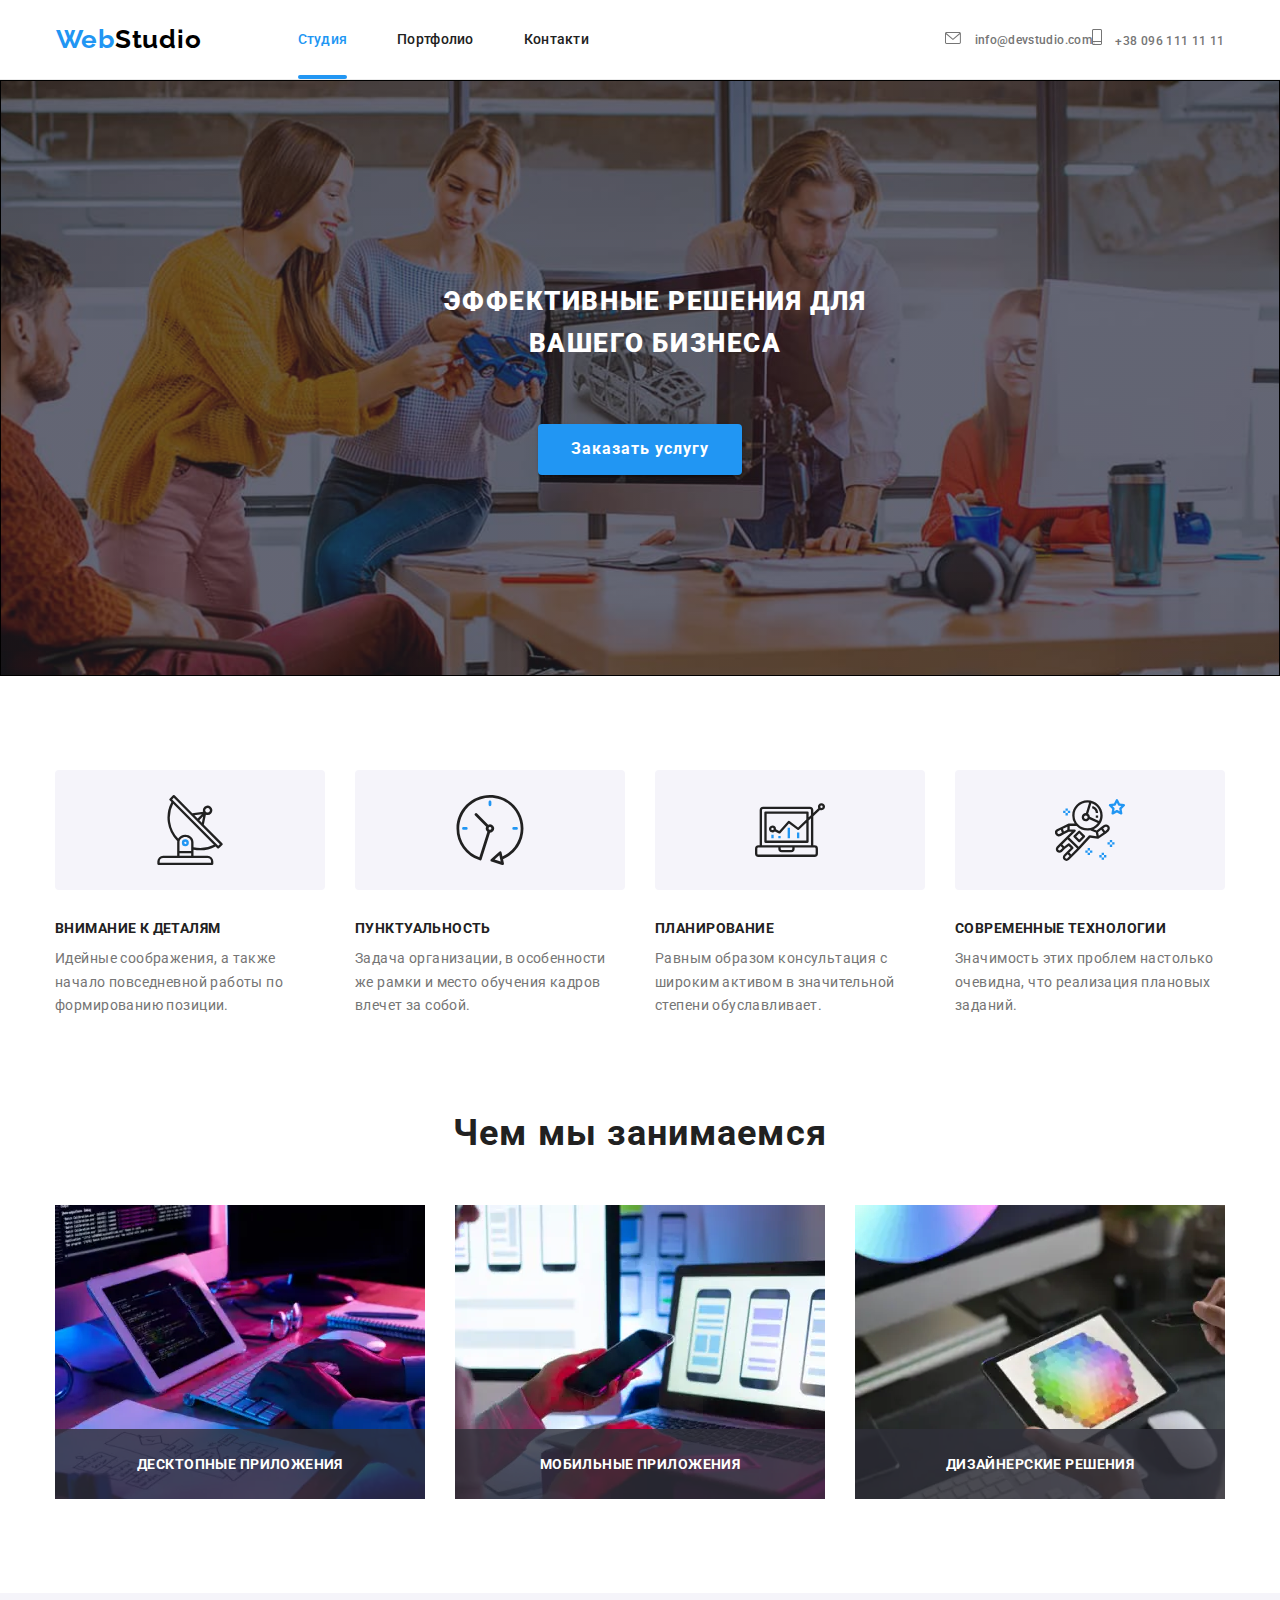
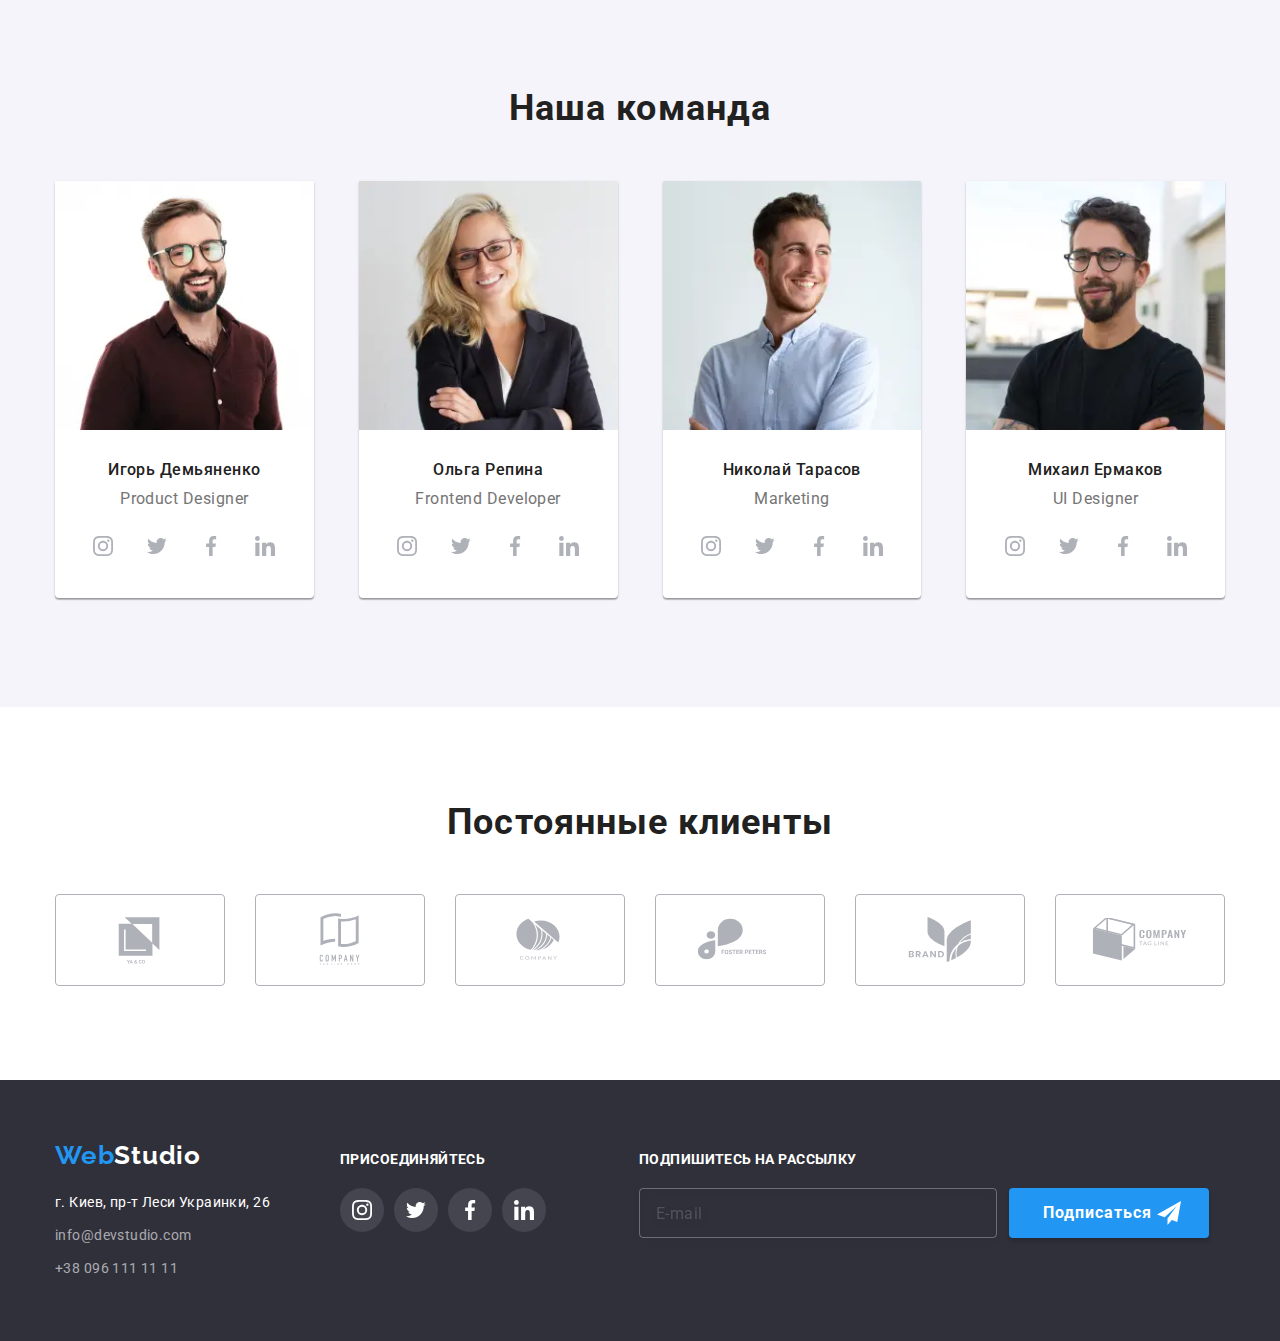
==== commit 26899840: "проведена робота над виправленнями" ====
--- a/index.html
+++ b/index.html
@@ -22,24 +22,34 @@
       href="https://fonts.googleapis.com/css2?family=Raleway:wght@700&display=swap"
       rel="stylesheet"
     />
-    <link rel="stylesheet" href="./css/main.min.css"/>
+    <link rel="stylesheet" href="./css/main.min.css" />
     <title>Студия</title>
   </head>
-  <body">
+  <body>
     <!--Шапка-->
     <header class="header">
       <div class="container header__container">
         <a class="header__link" href="index.html">
           <span class="header__logo">Web</span>Studio</a
         >
-        <button type="button" class="header__button" data-menu-button aria-controls="menu-container">
+        <button
+          type="button"
+          class="header__button"
+          data-menu-button
+          aria-controls="menu-container"
+        >
           <svg width="40" height="40">
-            <use class="icon-menu" href="./images/symbol-defs-menu.svg#icon-menu">
-            </use>
-            <use class="icon-cross" href="./images/symbol-defs-menu.svg#icon-close"></use>
+            <use
+              class="icon-menu"
+              href="./images/symbol-defs-menu.svg#icon-menu"
+            ></use>
+            <use
+              class="icon-cross"
+              href="./images/symbol-defs-menu.svg#icon-close"
+            ></use>
           </svg>
         </button>
-        <div class="menu-container" id="menu-container" data-menu >
+        <div class="menu-container" id="menu-container" data-menu>
           <div class="menu-container__item">
             <nav class="header__nav">
               <ul class="header__navigation">
@@ -49,96 +59,162 @@
                 <li class="header__item">
                   <a class="header__text" href="portfolio.html">Портфолио</a>
                 </li>
-                <li class="header__item"><a class="header__text" href="#">Контакти</a></li>
+                <li class="header__item">
+                  <a class="header__text" href="#">Контакти</a>
+                </li>
               </ul>
             </nav>
           </div>
           <div class="menu-container__item">
             <ul class="header__contacts">
               <li class="header__cont">
-                <a class="header__label header__label--color" href="mailto:info@devstudio.com">
+                <a
+                  class="header__label header__label--color"
+                  href="mailto:info@devstudio.com"
+                >
                   <svg class="header__envelope">
-                      <use href="./images/symbol-defsnew.svg#icon-envelope">
-                      </use>
-                    </svg>
-                info@devstudio.com</a
+                    <use href="./images/symbol-defsnew.svg#icon-envelope"></use>
+                  </svg>
+                  info@devstudio.com</a
                 >
               </li>
               <li class="header__cont size">
-                <a class="header__label header__label--color size" href="tel:+380961111111">
+                <a
+                  class="header__label header__label--color size"
+                  href="tel:+380961111111"
+                >
                   <svg class="header__smartphone">
-                      <use href="./images/symbol-defsnew.svg#icon-smartphone">
-                      </use>
-                    </svg>
+                    <use
+                      href="./images/symbol-defsnew.svg#icon-smartphone"
+                    ></use>
+                  </svg>
                   +38 096 111 11 11</a
                 >
               </li>
             </ul>
             <ul class="menu-socials">
-              <li class="menu-socials__item"><a class="menu-socials__link" href="#">Инстаграм</a></li>
-              <li class="menu-socials__item"><a class="menu-socials__link" href="#">Твиттер</a></li>
-              <li class="menu-socials__item"><a class="menu-socials__link" href="#">Фейсбук</a></li>
-              <li class="menu-socials__item"><a class="menu-socials__link" href="#">Линкедин</a></li>
+              <li class="menu-socials__item">
+                <a class="menu-socials__link" href="#">Инстаграм</a>
+              </li>
+              <li class="menu-socials__item">
+                <a class="menu-socials__link" href="#">Твиттер</a>
+              </li>
+              <li class="menu-socials__item">
+                <a class="menu-socials__link" href="#">Фейсбук</a>
+              </li>
+              <li class="menu-socials__item">
+                <a class="menu-socials__link" href="#">Линкедин</a>
+              </li>
             </ul>
           </div>
         </div>
       </div>
     </header>
+    <main>
       <section class="section choice-section">
         <div class="container hero-container">
-          <h1 class="hero">
-            Эффективные решения для вашего бизнеса
-          </h1>
-          <button  class="btn" type="button" data-modal-open>Заказать услугу</button>
-          <div  class="backdrop is-hidden" data-modal>
+          <h1 class="hero">Эффективные решения для вашего бизнеса</h1>
+          <button class="btn" type="button" data-modal-open>
+            Заказать услугу
+          </button>
+          <div class="backdrop is-hidden" data-modal>
             <div class="modal">
-              <button class="btn-close" data-modal-close>
-                &#10005;
-              </button>
+              <button class="btn-close" data-modal-close>&#10005;</button>
               <p class="modal-title">Оставьте свои данные, мы вам перезвоним</p>
               <form class="form" name="main-form" novalidate autocomplete="on">
                 <div class="form-name">
                   <label class="form-name-label" for="user-name">Имя</label>
                   <div class="form-input">
-                    <input class="form-name-input" id="user-name" type="text" name="user-name" placeholder>
+                    <input
+                      class="form-name-input"
+                      id="user-name"
+                      type="text"
+                      name="user-name"
+                      placeholder
+                    />
                     <svg class="form-name-icon">
-                      <use href="./images/symbol-defsmodal.svg#icon-person-1" ></use>
+                      <use
+                        href="./images/symbol-defsmodal.svg#icon-person-1"
+                      ></use>
                     </svg>
                   </div>
                 </div>
                 <div class="form-name">
                   <label class="form-name-label" for="user-tel">Телефон</label>
                   <div class="form-input">
-                    <input class="form-name-input" id="user-tel" type="tel" name="user-tel" placeholder>
+                    <input
+                      class="form-name-input"
+                      id="user-tel"
+                      type="tel"
+                      name="user-tel"
+                      placeholder
+                    />
                     <svg class="form-name-icon">
-                      <use href="./images/symbol-defsmodal.svg#icon-phone-1"></use>
+                      <use
+                        href="./images/symbol-defsmodal.svg#icon-phone-1"
+                      ></use>
                     </svg>
                   </div>
                 </div>
                 <div class="form-name">
                   <label class="form-name-label" for="user-email">Почта</label>
                   <div class="form-input">
-                    <input class="form-name-input" id="user-email" type="email" name="user-emali" placeholder>
+                    <input
+                      class="form-name-input"
+                      id="user-email"
+                      type="email"
+                      name="user-emali"
+                      placeholder
+                    />
                     <svg class="form-name-icon">
-                      <use href="./images/symbol-defsmodal.svg#icon-email-1"></use>
+                      <use
+                        href="./images/symbol-defsmodal.svg#icon-email-1"
+                      ></use>
                     </svg>
                   </div>
                 </div>
                 <div class="form-name">
                   <div class="form-input">
-                    <label class="form-name-label" for="user-coment">Комментарий</label>
-                    <textarea class="form-name-input form-name-input-textarea" name="user-coment" id="user-coment" rows="10" placeholder="Введите текст"></textarea>
+                    <label class="form-name-label" for="user-coment"
+                      >Комментарий</label
+                    >
+                    <textarea
+                      class="form-name-input form-name-input-textarea"
+                      name="user-coment"
+                      id="user-coment"
+                      rows="10"
+                      placeholder="Введите текст"
+                    ></textarea>
                   </div>
                   <div class="form-name checkbox">
                     <label class="checkbox-label" for="checkbox">
                       Соглашаюсь с рассылкой и принимаю
-                      <a class="form-name-lable-text" href="#">Условия договора </a>
-                      <input class="checkbox-input visually-hidden" id="checkbox" type="checkbox" name="checkbox">
-                      <svg class="checkbox-icon icon-chek" width="16" height="15">
-                        <use href="./images/symbol-defs-icon.svg#icon-box"></use>
-                      </svg>
-                      <svg class="checkbox-icon icon-bird" width="16" height="15">
-                        <use href="./images/symbol-defs-bird.svg#icon-bird"></use>
+                      <a class="form-name-lable-text" href="#"
+                        >Условия договора
+                      </a>
+                      <input
+                        class="checkbox-input visually-hidden"
+                        id="checkbox"
+                        type="checkbox"
+                        name="checkbox"
+                      />
+                      <svg
+                        class="checkbox-icon icon-chek"
+                        width="16"
+                        height="15"
+                      >
+                        <use
+                          href="./images/symbol-defs-icon.svg#icon-box"
+                        ></use>
+                      </svg>
+                      <svg
+                        class="checkbox-icon icon-bird"
+                        width="16"
+                        height="15"
+                      >
+                        <use
+                          href="./images/symbol-defs-bird.svg#icon-bird"
+                        ></use>
                       </svg>
                     </label>
                   </div>
@@ -156,13 +232,14 @@
             <li class="item-list">
               <div class="icon-box">
                 <svg class="icon" width="70" height="70">
-                  <use class="icon-item" href="./images/symbol-defsnew.svg#icon-antenna">
-                  </use>
+                  <use
+                    class="icon-item"
+                    href="./images/symbol-defsnew.svg#icon-antenna"
+                  ></use>
                 </svg>
               </div>
-              <h3 class="action"> 
-              Внимание к деталям</h3>
-              <p class="description"> 
+              <h3 class="action">Внимание к деталям</h3>
+              <p class="description">
                 Идейные соображения, а также начало повседневной работы по
                 формированию позиции.
               </p>
@@ -170,8 +247,10 @@
             <li class="item-list">
               <div class="icon-box">
                 <svg class="icon" width="70" height="70">
-                  <use class="icon-item" href="./images/symbol-defsnew.svg#icon-clock">
-                  </use>
+                  <use
+                    class="icon-item"
+                    href="./images/symbol-defsnew.svg#icon-clock"
+                  ></use>
                 </svg>
               </div>
               <h3 class="action">Пунктуальность</h3>
@@ -183,8 +262,10 @@
             <li class="item-list">
               <div class="icon-box">
                 <svg class="icon" width="70" height="70">
-                  <use class="icon-item" href="./images/symbol-defsnew.svg#icon-diagram">
-                  </use>
+                  <use
+                    class="icon-item"
+                    href="./images/symbol-defsnew.svg#icon-diagram"
+                  ></use>
                 </svg>
               </div>
               <h3 class="action">Планирование</h3>
@@ -196,7 +277,10 @@
             <li class="item-list">
               <div class="icon-box">
                 <svg class="icon" width="70" height="70">
-                  <use class="icon-item" href="./images/symbol-defsnew.svg#icon-astronaut"></use>
+                  <use
+                    class="icon-item"
+                    href="./images/symbol-defsnew.svg#icon-astronaut"
+                  ></use>
                 </svg>
               </div>
               <h3 class="action">Современные технологии</h3>
@@ -213,30 +297,51 @@
           <h2 class="about__title">Чем мы занимаемся</h2>
           <ul class="img-box">
             <li class="img-box__item">
-              <img
-                src="images/box1.jpg"
-                alt="Десктопные Приложения"
-                width="370"
-                height="294"
-              />
+              <picture>
+                <source
+                  srcset="./images/box1.webp 1x, ./images/box1@2x.webp 2x"
+                  type="image/webp"
+                />
+                <img
+                  ssrcset="./images/box1.jpg 1x, ./images/box1@2x.jpg 2x"
+                  src="./images/box1.jpg"
+                  alt="Десктопные Приложения"
+                  width="370"
+                  height="294"
+                />
+              </picture>
               <p class="img-box__text">Десктопные Приложения</p>
             </li>
             <li class="img-box__item">
-              <img
-                src="images/box2.jpg"
-                alt="Мобильные Приложения"
-                width="370"
-                height="294"
-              />
+              <picture>
+                <source
+                  srcset="./images/box2.webp 1x, ./images/box2@2x.webp 2x"
+                  type="image/webp"
+                />
+                <img
+                  srcset="./images/box2.jpg 1x, ./images/box2@2x.jpg 2x"
+                  src="./images/box2.jpg"
+                  alt="Мобильные Приложения"
+                  width="370"
+                  height="294"
+                />
+              </picture>
               <p class="img-box__text">Мобильные Приложения</p>
             </li>
             <li class="img-box__item">
-              <img
-                src="images/box3.jpg"
-                alt="Дизайнерские Решения"
-                width="370"
-                height="294"
-              />
+              <picture>
+                <source
+                  srcset="./images/box3.webp 1x, ./images/box3@2x.webp 2x"
+                  type="image/webp"
+                />
+                <img
+                  srcset="./images/box3.jpg 1x, ./images/box3@2x.jpg 2x"
+                  src="./images/box3.jpg"
+                  alt="Дизайнерские Решения"
+                  width="370"
+                  height="294"
+                />
+              </picture>
               <p class="img-box__text">Дизайнерские Решения</p>
             </li>
           </ul>
@@ -247,188 +352,236 @@
           <h2 class="team">Наша команда</h2>
           <ul class="title-team">
             <li class="img-team">
-                  <img class="img-person"
-                    src="images/img1.jpg"
-                    alt="Игорь Демьяненко Product Designer"
-                    width="270"
-                    height="260"
-                  />
-                <div class="card-content">
-                  <h3 class="person">Игорь Демьяненко</h3>
-                  <p class="speciality">Product Designer</p>
-                  <ul class="socials-list">
-                    <li  class="socials-item">
-                      <a href="#" class="socials-link">
-                        <svg class="socials-icon" width="20px" height="20px">
-                    <use href="./images/symbol-defsnew.svg#icon-instagram">
-                    </use>
-                   </svg>
-                    </a>
-                    </li>
-                    <li class="socials-item">
-                      <a href="#" class="socials-link">
-                        <svg class="socials-icon" width="20px" height="20px">
-                    <use href="./images/symbol-defsnew.svg#icon-twitter">
-                    </use>
-                  </svg>
-                    </a>
-                    </li>
-                    <li class="socials-item">
-                      <a href="#" class="socials-link">
-                        <svg class="socials-icon" width="20px" height="20px">
-                    <use href="./images/symbol-defsnew.svg#icon-facebook">
-                    </use>
-                  </svg>
-                    </a>
-                    </li>
-                    <li class="socials-item">
-                      <a href="#" class="socials-link">
-                        <svg class="socials-icon" width="20px" height="20px">
-                    <use href="./images/symbol-defsnew.svg#icon-linkedin">
-                    </use>
-                  </svg>
-                    </a>
-                    </li>
-                  </ul>
-                </div>
+              <picture>
+                <source
+                  srcset="./images/person.webp 1x, ./images/person@2x.webp 2x"
+                  type="image/webp"
+                />
+                <img
+                  class="img-person"
+                  srcset="./images/person.jpg 1x, ./images/person@2x.jpg 2x"
+                  src="./images/person.jpg"
+                  alt="Игорь Демьяненко Product Designer"
+                  width="270"
+                  height="260"
+                />
+              </picture>
+              <div class="card-content">
+                <h3 class="person">Игорь Демьяненко</h3>
+                <p class="speciality">Product Designer</p>
+                <ul class="socials-list">
+                  <li class="socials-item">
+                    <a href="#" class="socials-link">
+                      <svg class="socials-icon" width="20px" height="20px">
+                        <use
+                          href="./images/symbol-defsnew.svg#icon-instagram"
+                        ></use>
+                      </svg>
+                    </a>
+                  </li>
+                  <li class="socials-item">
+                    <a href="#" class="socials-link">
+                      <svg class="socials-icon" width="20px" height="20px">
+                        <use
+                          href="./images/symbol-defsnew.svg#icon-twitter"
+                        ></use>
+                      </svg>
+                    </a>
+                  </li>
+                  <li class="socials-item">
+                    <a href="#" class="socials-link">
+                      <svg class="socials-icon" width="20px" height="20px">
+                        <use
+                          href="./images/symbol-defsnew.svg#icon-facebook"
+                        ></use>
+                      </svg>
+                    </a>
+                  </li>
+                  <li class="socials-item">
+                    <a href="#" class="socials-link">
+                      <svg class="socials-icon" width="20px" height="20px">
+                        <use
+                          href="./images/symbol-defsnew.svg#icon-linkedin"
+                        ></use>
+                      </svg>
+                    </a>
+                  </li>
+                </ul>
+              </div>
             </li>
             <li class="img-team">
-                  <img class="img-person"
-                    src="images/img2.jpg"
-                    alt="Ольга Репина Frontend Developer"
-                    width="270"
-                    height="260"
-                  />
-                <div class="card-content">
-                  <h3 class="person">Ольга Репина</h3>
-                  <p class="speciality">Frontend Developer</p>
-                  <ul class="socials-list">
-                    <li class="socials-item">
-                      <a href="#" class="socials-link">
-                        <svg class="socials-icon" width="20px" height="20px">
-                    <use href="./images/symbol-defsnew.svg#icon-instagram">
-                    </use>
-                   </svg>
-                    </a>
-                    </li>
-                    <li class="socials-item">
-                      <a href="#" class="socials-link">
-                        <svg class="socials-icon" width="20px" height="20px">
-                    <use href="./images/symbol-defsnew.svg#icon-twitter">
-                    </use>
-                  </svg>
-                    </a>
-                    </li>
-                    <li class="socials-item">
-                      <a href="#" class="socials-link">
-                        <svg class="socials-icon" width="20px" height="20px">
-                    <use href="./images/symbol-defsnew.svg#icon-facebook">
-                    </use>
-                  </svg>
-                    </a>
-                    </li>
-                    <li class="socials-item">
-                      <a href="#" class="socials-link">
-                        <svg class="socials-icon" width="20px" height="20px">
-                    <use href="./images/symbol-defsnew.svg#icon-linkedin">
-                    </use>
-                  </svg>
-                    </a>
-                    </li>
-                  </ul>
-                </div>
+              <picture>
+                <source
+                  srcset="./images/person2.webp 1x, ./images/person2@2x.webp 2x"
+                  type="image/webp"
+                />
+                <img
+                  class="img-person"
+                  srcset="./images/person2.jpg 1x, ./images/person2@2x.jpg 2x"
+                  src="./images/person2.jpg"
+                  alt="Ольга Репина Frontend Developer"
+                  width="270"
+                  height="260"
+                />
+              </picture>
+              <div class="card-content">
+                <h3 class="person">Ольга Репина</h3>
+                <p class="speciality">Frontend Developer</p>
+                <ul class="socials-list">
+                  <li class="socials-item">
+                    <a href="#" class="socials-link">
+                      <svg class="socials-icon" width="20px" height="20px">
+                        <use
+                          href="./images/symbol-defsnew.svg#icon-instagram"
+                        ></use>
+                      </svg>
+                    </a>
+                  </li>
+                  <li class="socials-item">
+                    <a href="#" class="socials-link">
+                      <svg class="socials-icon" width="20px" height="20px">
+                        <use
+                          href="./images/symbol-defsnew.svg#icon-twitter"
+                        ></use>
+                      </svg>
+                    </a>
+                  </li>
+                  <li class="socials-item">
+                    <a href="#" class="socials-link">
+                      <svg class="socials-icon" width="20px" height="20px">
+                        <use
+                          href="./images/symbol-defsnew.svg#icon-facebook"
+                        ></use>
+                      </svg>
+                    </a>
+                  </li>
+                  <li class="socials-item">
+                    <a href="#" class="socials-link">
+                      <svg class="socials-icon" width="20px" height="20px">
+                        <use
+                          href="./images/symbol-defsnew.svg#icon-linkedin"
+                        ></use>
+                      </svg>
+                    </a>
+                  </li>
+                </ul>
+              </div>
             </li>
             <li class="img-team">
-                  <img class="img-person"
-                    src="images/img3.jpg"
-                    alt="Николай Тарасов Marketing"
-                    width="270"
-                    height="260"
-                  />
-                <div class="card-content">
-                  <h3 class="person">Николай Тарасов</h3>
-                  <p class="speciality">Marketing</p>
-                  <ul class="socials-list">
-                    <li class="socials-item">
-                      <a href="#" class="socials-link">
-                        <svg class="socials-icon" width="20px" height="20px">
-                    <use href="./images/symbol-defsnew.svg#icon-instagram">
-                    </use>
-                   </svg>
-                    </a>
-                    </li>
-                    <li class="socials-item">
-                      <a href="#" class="socials-link">
-                        <svg class="socials-icon" width="20px" height="20px">
-                    <use href="./images/symbol-defsnew.svg#icon-twitter">
-                    </use>
-                  </svg>
-                    </a>
-                    </li>
-                    <li class="socials-item">
-                      <a href="#" class="socials-link">
-                        <svg class="socials-icon" width="20px" height="20px">
-                    <use href="./images/symbol-defsnew.svg#icon-facebook">
-                    </use>
-                  </svg>
-                    </a>
-                    </li>
-                    <li class="socials-item">
-                      <a href="#" class="socials-link">
-                        <svg class="socials-icon" width="20px" height="20px">
-                    <use href="./images/symbol-defsnew.svg#icon-linkedin">
-                    </use>
-                  </svg>
-                    </a>
-                    </li>
-                  </ul>
-                </div>
+              <picture>
+                <source
+                  srcset="./images/person3.webp 1x, ./images/person3@2x.webp 2x"
+                  type="image/webp"
+                />
+                <img
+                  class="img-person"
+                  srcset="./images/person3.jpg 1x, ./images/person3@2x.jpg 2x"
+                  src="./images/person3.jpg"
+                  alt="Николай Тарасов Marketing"
+                  width="270"
+                  height="260"
+                />
+              </picture>
+              <div class="card-content">
+                <h3 class="person">Николай Тарасов</h3>
+                <p class="speciality">Marketing</p>
+                <ul class="socials-list">
+                  <li class="socials-item">
+                    <a href="#" class="socials-link">
+                      <svg class="socials-icon" width="20px" height="20px">
+                        <use
+                          href="./images/symbol-defsnew.svg#icon-instagram"
+                        ></use>
+                      </svg>
+                    </a>
+                  </li>
+                  <li class="socials-item">
+                    <a href="#" class="socials-link">
+                      <svg class="socials-icon" width="20px" height="20px">
+                        <use
+                          href="./images/symbol-defsnew.svg#icon-twitter"
+                        ></use>
+                      </svg>
+                    </a>
+                  </li>
+                  <li class="socials-item">
+                    <a href="#" class="socials-link">
+                      <svg class="socials-icon" width="20px" height="20px">
+                        <use
+                          href="./images/symbol-defsnew.svg#icon-facebook"
+                        ></use>
+                      </svg>
+                    </a>
+                  </li>
+                  <li class="socials-item">
+                    <a href="#" class="socials-link">
+                      <svg class="socials-icon" width="20px" height="20px">
+                        <use
+                          href="./images/symbol-defsnew.svg#icon-linkedin"
+                        ></use>
+                      </svg>
+                    </a>
+                  </li>
+                </ul>
+              </div>
             </li>
             <li class="img-team">
-                  <img class="img-person"
-                    src="images/img4.jpg"
-                    alt="Михаил Ермаков UI Designer"
-                    width="270"
-                    height="260"
-                  />
-                <div class="card-content">
-                  <h3 class="person">Михаил Ермаков</h3>
-                  <p class="speciality">UI Designer</p>
-                  <ul class="socials-list">
-                    <li class="socials-item">
-                      <a href="#" class="socials-link">
-                        <svg class="socials-icon" width="20px" height="20px">
-                    <use href="./images/symbol-defsnew.svg#icon-instagram">
-                    </use>
-                   </svg>
-                    </a>
-                    </li>
-                    <li class="socials-item">
-                      <a href="#" class="socials-link">
-                        <svg class="socials-icon" width="20px" height="20px">
-                    <use href="./images/symbol-defsnew.svg#icon-twitter">
-                    </use>
-                  </svg>
-                    </a>
-                    </li>
-                    <li class="socials-item">
-                      <a href="#" class="socials-link">
-                        <svg class="socials-icon" width="20px" height="20px">
-                    <use href="./images/symbol-defsnew.svg#icon-facebook">
-                    </use>
-                  </svg>
-                    </a>
-                    </li>
-                    <li class="socials-item">
-                      <a href="#" class="socials-link">
-                        <svg class="socials-icon" width="20px" height="20px">
-                    <use href="./images/symbol-defsnew.svg#icon-linkedin">
-                    </use>
-                  </svg>
-                    </a>
-                    </li>
-                  </ul>
-                </div>
+              <picture>
+                <source
+                  srcset="./images/person4.webp 1x, ./images/person4@2x.webp 2x"
+                  type="image/webp"
+                />
+                <img
+                  class="img-person"
+                  srcset="./images/person4.jpg 1x, ./images/person4@2x.jpg 2x"
+                  src="./images/person4.jpg"
+                  alt="Михаил Ермаков UI Designer"
+                  width="270"
+                  height="260"
+                />
+              </picture>
+              <div class="card-content">
+                <h3 class="person">Михаил Ермаков</h3>
+                <p class="speciality">UI Designer</p>
+                <ul class="socials-list">
+                  <li class="socials-item">
+                    <a href="#" class="socials-link">
+                      <svg class="socials-icon" width="20px" height="20px">
+                        <use
+                          href="./images/symbol-defsnew.svg#icon-instagram"
+                        ></use>
+                      </svg>
+                    </a>
+                  </li>
+                  <li class="socials-item">
+                    <a href="#" class="socials-link">
+                      <svg class="socials-icon" width="20px" height="20px">
+                        <use
+                          href="./images/symbol-defsnew.svg#icon-twitter"
+                        ></use>
+                      </svg>
+                    </a>
+                  </li>
+                  <li class="socials-item">
+                    <a href="#" class="socials-link">
+                      <svg class="socials-icon" width="20px" height="20px">
+                        <use
+                          href="./images/symbol-defsnew.svg#icon-facebook"
+                        ></use>
+                      </svg>
+                    </a>
+                  </li>
+                  <li class="socials-item">
+                    <a href="#" class="socials-link">
+                      <svg class="socials-icon" width="20px" height="20px">
+                        <use
+                          href="./images/symbol-defsnew.svg#icon-linkedin"
+                        ></use>
+                      </svg>
+                    </a>
+                  </li>
+                </ul>
+              </div>
             </li>
           </ul>
         </div>
@@ -438,122 +591,142 @@
           <h2 class="client-header">Постоянные клиенты</h2>
           <div class="client-box">
             <ul class="client-list">
-            <li class="icon-client-item">
-              <a href="#" class="icon-group" ><svg class="icon-client" width="106" height="60">
-                <use href="./images/symbol-defsgroup.svg#icon-Group1">
-                </use>
-              </svg></a>
-            </li>
-            <li class="icon-client-item">
-              <a href="#" class="icon-group" ><svg class="icon-client" width="106" height="60">
-                <use href="./images/symbol-defsgroup.svg#icon-Group2">
-                </use>
-              </svg></a>
-            </li>
-            <li class="icon-client-item">
-              <a href="#" class="icon-group" ><svg class="icon-client" width="106" height="60">
-                <use href="./images/symbol-defsgroup.svg#icon-Group3">
-                </use>
-              </svg></a>
-            </li>
-            <li class="icon-client-item">
-              <a href="#" class="icon-group" ><svg class="icon-client" width="106" height="60">
-                <use href="./images/symbol-defsgroup.svg#icon-Group4">
-                </use>
-              </svg></a>
-            </li>
-            <li class="icon-client-item">
-              <a href="#" class="icon-group" ><svg class="icon-client" width="106" height="60">
-                <use href="./images/symbol-defsgroup.svg#icon-Group5">
-                </use>
-              </svg></a>
-            </li>
-            <li class="icon-client-item">
-              <a href="#" class="icon-group" ><svg class="icon-client" width="106" height="60">
-                <use href="./images/symbol-defsgroup.svg#icon-Group6">
-                </use>
-              </svg></a>
-            </li>
+              <li class="icon-client-item">
+                <a href="#" class="icon-group">
+                  <svg class="icon-client" width="106" height="60">
+                    <use href="./images/symbol-defsgroup.svg#icon-Group1"></use>
+                  </svg>
+                </a>
+              </li>
+              <li class="icon-client-item">
+                <a href="#" class="icon-group">
+                  <svg class="icon-client" width="106" height="60">
+                    <use href="./images/symbol-defsgroup.svg#icon-Group2"></use>
+                  </svg>
+                </a>
+              </li>
+              <li class="icon-client-item">
+                <a href="#" class="icon-group">
+                  <svg class="icon-client" width="106" height="60">
+                    <use href="./images/symbol-defsgroup.svg#icon-Group3"></use>
+                  </svg>
+                </a>
+              </li>
+              <li class="icon-client-item">
+                <a href="#" class="icon-group"
+                  ><svg class="icon-client" width="106" height="60">
+                    <use href="./images/symbol-defsgroup.svg#icon-Group4"></use>
+                  </svg>
+                </a>
+              </li>
+              <li class="icon-client-item">
+                <a href="#" class="icon-group">
+                  <svg class="icon-client" width="106" height="60">
+                    <use href="./images/symbol-defsgroup.svg#icon-Group5"></use>
+                  </svg>
+                </a>
+              </li>
+              <li class="icon-client-item">
+                <a href="#" class="icon-group">
+                  <svg class="icon-client" width="106" height="60">
+                    <use href="./images/symbol-defsgroup.svg#icon-Group6"></use>
+                  </svg>
+                </a>
+              </li>
             </ul>
           </div>
         </div>
-        </section>
+      </section>
     </main>
     <footer class="footer">
       <div class="container footer-container">
         <div class="footer-wrap">
           <div class="footer-info">
-            <a class="logo-fotter" href="index.html" >
-                <span class="color-logo-fotter">Web</span>Studio</a
-              >
+            <a class="logo-fotter" href="index.html">
+              <span class="color-logo-fotter">Web</span>Studio</a
+            >
             <address class="address-footer">
-                <ul>
-                  <li class="address-list">
-                    <a class="contact-list" href="#"
-                      ><span class="map">г. Киев, пр-т Леси Украинки, 26</span></a
-                    >
-                  </li>
-                  <li class="address-list">
-                    <a class="contact-list" href="mailto:info@devstudio.com "
-                      >info@devstudio.com</a
-                    >
-                  </li>
-                  <li class="address-list">
-                    <a class="contact-list" href="tel:+380961111111"
-                      >+38 096 111 11 11</a>
-                  </li>
-                </ul>
+              <ul>
+                <li class="address-list">
+                  <a class="contact-list" href="#"
+                    ><span class="map">г. Киев, пр-т Леси Украинки, 26</span></a
+                  >
+                </li>
+                <li class="address-list">
+                  <a class="contact-list" href="mailto:info@devstudio.com "
+                    >info@devstudio.com</a
+                  >
+                </li>
+                <li class="address-list">
+                  <a class="contact-list" href="tel:+380961111111"
+                    >+38 096 111 11 11</a
+                  >
+                </li>
+              </ul>
             </address>
           </div>
           <div class="footer-icon-box">
             <p class="footer-icon-header">Присоединяйтесь</p>
             <ul class="footer-icon-list">
-            <li class="socials-item">
-              <a href="#" class="socials-link-footer">
-                          <svg class="socials-icon" width="20px" height="20px">
-                      <use href="./images/symbol-defsnew.svg#icon-instagram">
-                      </use>
-                     </svg>
-              </a>
-            </li>
-            <li class="socials-item">
-              <a href="#" class="socials-link-footer">
-                          <svg class="socials-icon" width="20px" height="20px">
-                      <use href="./images/symbol-defsnew.svg#icon-twitter">
-                      </use>
-                    </svg>
-                      </a>
-            </li>
-            <li class="socials-item">
-              <a href="#" class="socials-link-footer">
-                          <svg class="socials-icon" width="20px" height="20px">
-                      <use href="./images/symbol-defsnew.svg#icon-facebook">
-                      </use>
-                    </svg>
-                      </a>
-            </li>
-            <li class="socials-item">
-              <a href="#" class="socials-link-footer">
-                          <svg class="socials-icon" width="20px" height="20px">
-                      <use href="./images/symbol-defsnew.svg#icon-linkedin">
-                      </use>
-                    </svg>
-                      </a>
-            </li>
+              <li class="socials-item">
+                <a href="#" class="socials-link-footer">
+                  <svg class="socials-icon" width="20px" height="20px">
+                    <use
+                      href="./images/symbol-defsnew.svg#icon-instagram"
+                    ></use>
+                  </svg>
+                </a>
+              </li>
+              <li class="socials-item">
+                <a href="#" class="socials-link-footer">
+                  <svg class="socials-icon" width="20px" height="20px">
+                    <use href="./images/symbol-defsnew.svg#icon-twitter"></use>
+                  </svg>
+                </a>
+              </li>
+              <li class="socials-item">
+                <a href="#" class="socials-link-footer">
+                  <svg class="socials-icon" width="20px" height="20px">
+                    <use href="./images/symbol-defsnew.svg#icon-facebook"></use>
+                  </svg>
+                </a>
+              </li>
+              <li class="socials-item">
+                <a href="#" class="socials-link-footer">
+                  <svg class="socials-icon" width="20px" height="20px">
+                    <use href="./images/symbol-defsnew.svg#icon-linkedin"></use>
+                  </svg>
+                </a>
+              </li>
             </ul>
           </div>
           <div class="subscribe">
-          <form class="subscribe-form" name="subscribe-form" autocomplete="on" novalidate>
-              <label class="subscribe-label" for="email">Подпишитесь на рассылку</label>
+            <form
+              class="subscribe-form"
+              name="subscribe-form"
+              autocomplete="on"
+              novalidate
+            >
+              <label class="subscribe-label" for="email"
+                >Подпишитесь на рассылку</label
+              >
               <div class="subscribe-control">
-                <input class="subscribe-input" id="email" type="email" name="email" placeholder="E-mail">
+                <input
+                  class="subscribe-input"
+                  id="email"
+                  type="email"
+                  name="email"
+                  placeholder="E-mail"
+                />
                 <svg class="subscribe-icon" width="24" height="24">
-                  <use href="./images/symbol-defs-send.svg#icon-icon-send"></use>
+                  <use
+                    href="./images/symbol-defs-send.svg#icon-icon-send"
+                  ></use>
                 </svg>
                 <button class="subscribe-btn" type="submit">Подписаться</button>
               </div>
-            </div>
-          </form>
+            </form>
+          </div>
         </div>
       </div>
     </footer>
--- a/css/main.min.css
+++ b/css/main.min.css
@@ -1 +1 @@
-:root{--color-choice: #2F303A;--color-main: #FFFFFF;--color-blue: #2196F3;--color-footer: #2F303A;--fotter-list: #FFFFFF;--heder-list: #212121;--color-text: #757575;--color-logo: #000000;--color-fotter-contact: rgba(255, 255, 255, 0.6);--color-button: #F5F4FA;--cardset-gap: 30px;--icon-gap: 10px;--box-shadow: 0px 1px 3px rgba(0, 0, 0, 0.12), 0px 1px 1px rgba(0, 0, 0, 0.14), 0px 2px 1px rgba(0, 0, 0, 0.2);--box-radius: 0px 0px 4px 4px;--button-radius: 4px 4px 4px 4px;--border-color: #EEEEEE;--border-color-nav: #ECECEC;--backgroung-color-hero: #C4C4C4;--fill-icon-socials: #AFB1B8;--cubik: cubic-bezier(0.4, 0, 0.2, 1);--background-color-img-box: rgba(47, 48, 58, 0.8)}address{font-style:normal;font-style:inherit}.container{margin-left:auto;margin-right:auto;padding-left:15px;padding-right:15px}@media screen and (min-width: 480px){.container{width:480px}}@media screen and (min-width: 768px){.container{width:768px}}@media screen and (min-width: 1200px){.container{width:1200px}}body{min-width:320px;margin-right:auto;margin-left:auto;font-family:Roboto,sans-serif;color:var(--color-text);background-color:var(--color-main);font-size:14px;letter-spacing:.03em}h1,h2,h3,ul,p,ul{margin:0px;padding:0px;list-style-type:none}img{display:block;max-width:100%;height:auto}.about__section{padding-top:0}.about__title{font-weight:700;font-size:36px;line-height:1.2;color:#212121;letter-spacing:.03em;display:block;text-align:center;margin-bottom:50px}.img-box{display:-webkit-box;display:-ms-flexbox;display:flex;-ms-flex-wrap:wrap;flex-wrap:wrap}.img-box__item{position:relative;width:370px;margin-right:30px}.img-box__item:nth-child(3n){margin-right:0}.img-box__text{position:absolute;bottom:0;width:100%;padding:27px;margin:0;background-color:rgba(47,48,58,.8);color:#fff;text-transform:uppercase;font-weight:700;text-align:center}.header{width:100%;height:60px;position:relative}@media screen and (min-width: 768px){.header{width:768px;height:80px}}@media screen and (min-width: 1200px){.header{width:1200px}}.header__container{display:-webkit-box;display:-ms-flexbox;display:flex;-webkit-box-align:center;-ms-flex-align:center;align-items:center}@media screen and (max-width: 479px){.header__container{max-width:479px}}@media screen and (min-width: 480px){.header__container{min-width:480px}}@media screen and (min-width: 768px){.header__container{width:768px;height:80px}}@media screen and (max-width: 1199px){.header__container{-webkit-box-pack:justify;-ms-flex-pack:justify;justify-content:space-between}}@media screen and (min-width: 1200px){.header__container{max-width:1200px}}.header__button{display:block;position:relative;border:none;z-index:20;padding:0;margin-top:10px;margin-bottom:10px;color:#212121;background-color:rgba(0,0,0,0);cursor:pointer;-webkit-transition-property:color;transition-property:color;-webkit-transition-duration:250ms;transition-duration:250ms;-webkit-transition-timing-function:cubic-bezier(0.4, 0, 0.2, 1);transition-timing-function:cubic-bezier(0.4, 0, 0.2, 1)}@media screen and (min-width: 768px){.header__button{display:none}}.header__button.is-open:hover{fill:#2196f3}.header__button .icon-cross{display:none}.header__button.is-open .icon-cross{display:block}.header__button.is-open .icon-menu{display:none}.icon-menu:hover{fill:#2196f3}.icon-menu:focus{fill:#2196f3}.icon-cross:hover{fill:#2196f3}@media screen and (max-width: 767px){.menu-container{display:none;position:absolute;top:0;left:0;width:100%;height:100vh;z-index:1;padding:48px 40px;text-align:left}.menu-container.is-open{display:block;background-color:#fff}}@media screen and (min-width: 768px){.menu-container{display:-webkit-box;display:-ms-flexbox;display:flex;-webkit-box-align:center;-ms-flex-align:center;align-items:center;-webkit-box-pack:justify;-ms-flex-pack:justify;justify-content:space-between}}.header__navigation{margin-top:48px;margin-left:40px;font-family:"Roboto";font-weight:500;font-size:40px;line-height:1.2;color:#212121}@media screen and (max-width: 767px){.header__navigation{margin-top:0;margin-left:0}}@media screen and (min-width: 768px){.header__navigation{display:-webkit-box;display:-ms-flexbox;display:flex;font-family:"Roboto",sans-serif;font-weight:500;font-size:14px;line-height:16px;letter-spacing:.02em;margin-top:0;margin-left:96px;margin-right:96px;padding-top:32px;padding-bottom:32px;-webkit-box-align:center;-ms-flex-align:center;align-items:center;color:var(--heder-list)}}.header__link{font-family:"Raleway",sans-serif;font-weight:700;font-size:26px;text-decoration:none;line-height:1.2;letter-spacing:.03em;color:var(--color-logo)}.header__logo{padding-top:16px;padding-bottom:16px;color:var(--color-blue);text-decoration:none}.header__text{-webkit-transition:color 250ms cubic-bezier(0.4, 0, 0.2, 1);transition:color 250ms cubic-bezier(0.4, 0, 0.2, 1);color:#212121;text-decoration:none}@media screen and (min-width: 480px){.header__text{margin-bottom:32px}}.header__text:hover{color:#2196f3}.header__text:focus{color:#2196f3}.current{color:#2196f3}@media screen and (min-width: 768px){.current{position:relative;color:#2196f3}.current::after{content:"";position:absolute;width:100%;height:4px;bottom:-32px;left:0;border-radius:2px;background-color:#2196f3}}@media screen and (max-width: 767px){.header__item{margin-bottom:32px}.header__item:last-child{margin-left:0px}}@media screen and (min-width: 768px){.header__item{font-family:"Roboto";font-style:normal;font-weight:500;font-size:14px;line-height:1.2px;letter-spacing:.02em;color:#757575;margin-right:50px}.header__item:last-child{margin-right:0}}@media screen and (max-width: 767px){.header__contacts{display:-webkit-box;display:-ms-flexbox;display:flex;-webkit-box-orient:vertical;-webkit-box-direction:reverse;-ms-flex-direction:column-reverse;flex-direction:column-reverse;margin-top:306px;padding:0}}@media screen and (min-width: 768px){.header__contacts{display:-webkit-box;display:-ms-flexbox;display:flex;-webkit-box-orient:vertical;-webkit-box-direction:normal;-ms-flex-direction:column;flex-direction:column;-webkit-box-align:center;-ms-flex-align:center;align-items:center}}@media screen and (min-width: 1200px){.header__contacts{display:-webkit-box;display:-ms-flexbox;display:flex;margin-left:auto;-webkit-box-orient:horizontal;-webkit-box-direction:normal;-ms-flex-direction:row;flex-direction:row;-webkit-box-align:center;-ms-flex-align:center;align-items:center}}@media screen and (max-width: 767px){.header-cont{display:-webkit-box;display:-ms-flexbox;display:flex;padding-bottom:32px}.header-cont:last-child{margin-left:0px}}@media screen and (min-width: 768px){.header-cont{font-family:"Roboto";font-style:normal;font-weight:500;font-size:14px;line-height:1.2px;letter-spacing:.02em;color:#757575}.header-cont:last-child{margin-right:0}}.header__label{font-weight:500;font-size:14px;-webkit-box-align:center;-ms-flex-align:center;align-items:center;line-height:1.7;text-decoration:none;letter-spacing:.03em;padding-bottom:32px;-webkit-transition:color 250ms cubic-bezier(0.4, 0, 0.2, 1);transition:color 250ms cubic-bezier(0.4, 0, 0.2, 1)}@media screen and (max-width: 767px){.header__label{font-size:24px;padding-bottom:32px}}@media screen and (min-width: 768px){.header__label{font-size:12px}}.header__label--color{color:#757575}.header__label:hover,.header__label:focus{color:#2196f3;-webkit-transition:color 250ms cubic-bezier(0.4, 0, 0.2, 1);transition:color 250ms cubic-bezier(0.4, 0, 0.2, 1)}@media screen and (max-width: 767px){.size{font-size:34px;padding-bottom:32px}}.header__envelope{width:16px;height:12px;fill:#757575;margin-right:10px}@media screen and (max-width: 768px){.header__envelope{display:none}}.header__label:hover .header__envelope{fill:#2196f3;-webkit-transition:color 250ms cubic-bezier(0.4, 0, 0.2, 1);transition:color 250ms cubic-bezier(0.4, 0, 0.2, 1)}.header__smartphone{width:10px;height:16px;margin-right:10px;fill:#757575}@media screen and (max-width: 768px){.header__smartphone{display:none}}.header__label:hover .header__smartphone{fill:#2196f3;-webkit-transition:color 250ms cubic-bezier(0.4, 0, 0.2, 1);transition:color 250ms cubic-bezier(0.4, 0, 0.2, 1)}.menu-socials{display:-webkit-box;display:-ms-flexbox;display:flex;-webkit-box-pack:justify;-ms-flex-pack:justify;justify-content:space-between;margin-top:64px}@media screen and (min-width: 768px){.menu-socials{display:none}}@media screen and (max-width: 767px){.menu-socials__link{line-height:1.2222;font-weight:500;font-size:18px;color:#2196f3;text-decoration:none}}.footer{color:var(--fotter-list);background-color:var(--color-footer);padding-top:60px;padding-bottom:60px}@media screen and (min-width: 480px){.footer{min-width:480px}}@media screen and (min-width: 768px){.footer{min-width:768px}}@media screen and (min-width: 1200px){.footer{min-width:1200px}}.footer-container{max-width:480px;margin-left:auto;margin-right:auto;padding-left:15px;padding-right:15px;text-align:center}@media screen and (min-width: 480px){.footer-container{max-width:480px}}@media screen and (min-width: 768px){.footer-container{max-width:768px}}@media screen and (min-width: 1200px){.footer-container{display:-webkit-box;display:-ms-flexbox;display:flex;-webkit-box-align:baseline;-ms-flex-align:baseline;align-items:baseline;max-width:1200px}}.footer-wrap{display:-webkit-box;display:-ms-flexbox;display:flex;-webkit-box-orient:vertical;-webkit-box-direction:normal;-ms-flex-direction:column;flex-direction:column}@media screen and (max-width: 767px){.footer-wrap{gap:60px}}@media screen and (min-width: 768px){.footer-wrap{-webkit-box-orient:horizontal;-webkit-box-direction:normal;-ms-flex-direction:row;flex-direction:row;-ms-flex-wrap:wrap;flex-wrap:wrap;-ms-flex-pack:distribute;justify-content:space-around}}@media screen and (min-width: 1200px){.footer-wrap{display:-webkit-box;display:-ms-flexbox;display:flex;-webkit-box-align:baseline;-ms-flex-align:baseline;align-items:baseline;text-align:left}}.logo-fotter{font-family:"Raleway",sans-serif;font-weight:700;font-size:26px;text-decoration:none;line-height:1.2;letter-spacing:.03em;color:var(--color-main)}.color-logo-fotter{color:var(--color-blue);text-decoration:none;margin-top:60px;margin-bottom:20px}.address-footer{margin-top:20px}.address-list:not(:last-child){margin-bottom:9px}.contact-list{color:var(--color-fotter-contact);font-style:normal;font-size:14px;line-height:1.7;text-decoration:none;letter-spacing:.03em}.contact-list:hover{color:var(--color-blue);-webkit-transition:color 250ms var(--cubik);transition:color 250ms var(--cubik)}.contact-list:focus{color:var(--fotter-list)}.map{color:var(--color-main);font-style:normal;font-size:14px;line-height:1.7;letter-spacing:.03em}@media screen and (min-width: 1200px){.footer-icon-box{width:206px;height:80px;margin-left:70px}}.footer-icon-header{font-family:"Roboto";font-style:normal;font-weight:700;font-size:14px;line-height:1.14;letter-spacing:.03em;text-transform:uppercase}.footer-icon-list{display:-webkit-box;display:-ms-flexbox;display:flex;-ms-flex-wrap:wrap;flex-wrap:wrap;-ms-flex-preferred-size:calc(25% - var(--icon-gap));flex-basis:calc(25% - var(--icon-gap));-webkit-box-pack:center;-ms-flex-pack:center;justify-content:center;-webkit-box-align:center;-ms-flex-align:center;align-items:center;margin-top:20px}.socials-link-footer{width:100%;height:100%;display:-webkit-box;display:-ms-flexbox;display:flex;-webkit-box-pack:center;-ms-flex-pack:center;justify-content:center;-webkit-box-align:center;-ms-flex-align:center;align-items:center;fill:var(--color-main);background-color:rgba(255,255,255,.1);border-radius:50%;-webkit-transition:background-color 250ms var(--cubik),fill 250ms var(--cubik);transition:background-color 250ms var(--cubik),fill 250ms var(--cubik)}.socials-link-footer:hover{fill:#fff;-webkit-transition:background-color 250ms var(--cubik),fill 250ms var(--cubik);transition:background-color 250ms var(--cubik),fill 250ms var(--cubik);background-color:var(--color-blue);border-radius:100%}.socials-item{width:44px;height:44px;margin-left:10px}.socials-item:first-child{margin-left:0}.subscribe{display:-webkit-box;display:-ms-flexbox;display:flex;-webkit-box-orient:vertical;-webkit-box-direction:normal;-ms-flex-direction:column;flex-direction:column;-webkit-box-align:center;-ms-flex-align:center;align-items:center}@media screen and (min-width: 768px)and (max-width: 1199px){.subscribe{margin-top:60px}}@media screen and (min-width: 1200px){.subscribe{margin-left:93px}}@media screen and (min-width: 1200px){.subscribe-form{margin-left:auto}}.subscribe-label{display:-webkit-box;display:-ms-flexbox;display:flex;-webkit-box-orient:vertical;-webkit-box-direction:normal;-ms-flex-direction:column;flex-direction:column;cursor:pointer;font-family:"Roboto";font-style:normal;text-transform:uppercase;font-weight:700;font-size:14px;line-height:1.14;letter-spacing:.03em;color:#fff;margin-bottom:20px}.subscribe-control{display:-webkit-box;display:-ms-flexbox;display:flex;-webkit-box-orient:vertical;-webkit-box-direction:normal;-ms-flex-direction:column;flex-direction:column;-webkit-box-align:center;-ms-flex-align:center;align-items:center;position:relative}@media screen and (min-width: 1200px){.subscribe-control{display:-webkit-box;display:-ms-flexbox;display:flex;-webkit-box-orient:horizontal;-webkit-box-direction:normal;-ms-flex-direction:row;flex-direction:row;position:relative}}.subscribe-input{padding-left:16px;width:358px;height:50px;font-family:"Roboto";font-style:normal;font-weight:400;font-size:16px;line-height:1.25;letter-spacing:inherit;background-color:inherit;color:#fff;border:1px solid rgba(255,255,255,.3);-webkit-filter:drop-shadow(0px 4px 4px rgba(0, 0, 0, 0.15));filter:drop-shadow(0px 4px 4px rgba(0, 0, 0, 0.15));border-radius:4px}.subscribe-icon{position:absolute;right:100px;top:79%;-webkit-transform:translateY(-50%);transform:translateY(-50%);-webkit-transition-duration:250ms;transition-duration:250ms;-webkit-transition-timing-function:cubic-bezier(0.4, 0, 0.2, 1);transition-timing-function:cubic-bezier(0.4, 0, 0.2, 1);fill:var(--fotter-list)}@media screen and (min-width: 1200px){.subscribe-icon{right:28px;top:50%;-webkit-transform:translateY(-50%);transform:translateY(-50%);-webkit-transition-duration:250ms;transition-duration:250ms;-webkit-transition-timing-function:cubic-bezier(0.4, 0, 0.2, 1);transition-timing-function:cubic-bezier(0.4, 0, 0.2, 1);fill:var(--fotter-list)}}.subscribe-btn{display:-webkit-box;display:-ms-flexbox;display:flex;-webkit-box-align:center;-ms-flex-align:center;align-items:center;-webkit-box-pack:center;-ms-flex-pack:center;justify-content:center;display:-webkit-inline-box;display:-ms-inline-flexbox;display:inline-flex;margin:auto;padding-top:10px;padding-right:29px;padding-bottom:10px;cursor:pointer;margin-top:20px;color:#fff;background-color:#2196f3;font-style:normal;font-weight:700;font-size:16px;line-height:1.87;letter-spacing:.06em;min-width:200px;min-height:50px;border:none;-webkit-box-shadow:0px 4px 4px rgba(0,0,0,.15);box-shadow:0px 4px 4px rgba(0,0,0,.15);border-radius:4px;-webkit-transition-duration:250ms;transition-duration:250ms;-webkit-transition-timing-function:cubic-bezier(0.4, 0, 0.2, 1);transition-timing-function:cubic-bezier(0.4, 0, 0.2, 1)}@media screen and (min-width: 1200px){.subscribe-btn{margin-left:12px;margin-top:0}}.subscribe-btn:hover,.subscribe-btn:focus{color:var(--fotter-list);background-color:#188ce8;-webkit-box-shadow:0px 3px 1px rgba(0,0,0,.1),0px 1px 2px rgba(0,0,0,.08),0px 2px 2px rgba(0,0,0,.12);box-shadow:0px 3px 1px rgba(0,0,0,.1),0px 1px 2px rgba(0,0,0,.08),0px 2px 2px rgba(0,0,0,.12);border-radius:4px}.choice-section{display:block;text-align:center}.choice-section{background-color:var(--color-choice);padding-bottom:200px;padding-top:200px;max-width:1600px;width:100%;margin:0 auto;background-image:-webkit-gradient(linear, left top, left bottom, color-stop(40%, rgba(47, 48, 58, 0.4)), color-stop(40%, rgba(47, 48, 58, 0.4))),url(../images/Img14.jpg);background-image:linear-gradient(rgba(47, 48, 58, 0.4) 40%, rgba(47, 48, 58, 0.4) 40%),url(../images/Img14.jpg);background-repeat:no-repeat;background-size:cover;background-position:center;border:1px solid var(--color-logo)}@media not all,(-webkit-min-device-pixel-ratio: 2),(min-resolution: 192dpi),(min-resolution: 2dppx){.choice-section{background-image:-webkit-gradient(linear, left top, left bottom, color-stop(40%, rgba(47, 48, 58, 0.4)), color-stop(40%, rgba(47, 48, 58, 0.4))),url(../images/Img14.jpg);background-image:linear-gradient(rgba(47, 48, 58, 0.4) 40%, rgba(47, 48, 58, 0.4) 40%),url(../images/Img14.jpg)}}@media screen and (min-width: 768px){.choice-section{max-width:1199px}}@media not all,screen and (min-width: 768px)and (-webkit-min-device-pixel-ratio: 2),screen and (min-width: 768px)and (min-resolution: 192dpi),screen and (min-width: 768px)and (min-resolution: 2dppx){.choice-section{background-image:-webkit-gradient(linear, left top, left bottom, color-stop(40%, rgba(47, 48, 58, 0.4)), color-stop(40%, rgba(47, 48, 58, 0.4))),url(../images/Img14.jpg);background-image:linear-gradient(rgba(47, 48, 58, 0.4) 40%, rgba(47, 48, 58, 0.4) 40%),url(../images/Img14.jpg)}}@media not all,screen and (min-width: 1200px)and (-webkit-min-device-pixel-ratio: 2),screen and (min-width: 1200px)and (min-resolution: 192dpi),screen and (min-width: 1200px)and (min-resolution: 2dppx){.choice-section{background-image:-webkit-gradient(linear, left top, left bottom, color-stop(40%, rgba(47, 48, 58, 0.4)), color-stop(40%, rgba(47, 48, 58, 0.4))),url(../images/Img14.jpg);background-image:linear-gradient(rgba(47, 48, 58, 0.4) 40%, rgba(47, 48, 58, 0.4) 40%),url(../images/Img14.jpg)}}@media screen and (min-width: 1200px){.choice-section{max-width:1600px;padding-top:200px;padding-bottom:200px}}.hero-container{margin-left:auto;margin-right:auto;padding-left:15px;padding-right:15px}@media screen and (min-width: 480px){.hero-container{max-width:480px}}.hero{font-weight:900;font-size:26px;line-height:1.6;color:var(--color-main);margin:0 auto;text-align:center;text-transform:uppercase;letter-spacing:.06em;margin-left:auto;margin-right:auto;margin-bottom:30px;max-width:1600px}@media screen and (min-width: 480px){.hero{min-width:480px}}.btn{background-color:var(--color-blue);border:1px solid rgba(0,0,0,0);cursor:pointer;color:var(--color-main);font-family:"Roboto",sans-serif;font-style:normal;font-weight:700;font-size:16px;line-height:1.8;letter-spacing:.06em;-webkit-box-shadow:var(--box-shadow);box-shadow:var(--box-shadow);border-radius:var(--button-radius);padding:10px 32px;margin-top:30px}@media screen and (max-width: 1199px){.about__section{display:none}}.section{padding-top:60px;padding-bottom:60px}@media screen and (min-width: 1200px){.section{padding-top:94px;padding-bottom:94px}}.visually-hidden{position:absolute;white-space:nowrap;width:1px;height:1px;overflow:hidden;border:0;padding:0;clip:rect(0 0 0 0);-webkit-clip-path:inset(50%);clip-path:inset(50%);margin:-1px}.main-list{display:-webkit-box;display:-ms-flexbox;display:flex;margin:-15px}@media screen and (max-width: 1199px){.main-list{-ms-flex-wrap:wrap;flex-wrap:wrap}}@media screen and (min-width: 1200px){.main-list{max-width:1170px;margin:0}}.item-list{margin:15px;min-width:290px}@media screen and (min-width: 480px){.item-list{width:450px}}@media screen and (min-width: 768px){.item-list{width:calc((100% - 60px)/2)}}@media screen and (min-width: 1200px){.item-list{width:270px;margin:0}.item-list:nth-child(4n){margin-right:0}}.icon-box{display:-webkit-box;display:-ms-flexbox;display:flex;-webkit-box-flex:content;-ms-flex:content;flex:content;-webkit-box-pack:center;-ms-flex-pack:center;justify-content:center;-webkit-box-align:center;-ms-flex-align:center;align-items:center;background-color:var(--color-button);height:120px;margin-bottom:30px;border:1px solid rgba(0,0,0,0);border-radius:4px}@media screen and (min-width: 1200px){.icon-box{width:270px}}.icon-box:hover{border-radius:var(--box-radius);-webkit-box-shadow:0px 4px 4px;box-shadow:0px 4px 4px}.icon{background-color:var(--color-button);fill:var(--color-text)}.action{font-size:14px;line-height:1.2;text-transform:uppercase;color:var(--heder-list);letter-spacing:.03em}@media screen and (max-width: 767px){.action{text-align:center}}.description{font-size:14px;line-height:1.7;color:var(--color-text);letter-spacing:.03em;margin-top:10px}.section{padding-top:60px;padding-bottom:60px}@media screen and (min-width: 1200px){.section{padding-top:94px;padding-bottom:94px}}.team-section{background-color:#f5f4fa}.team{font-weight:700;font-size:28px;line-height:1.2;color:var(--heder-list);letter-spacing:.03em;display:block;text-align:center;margin-bottom:30px}@media screen and (min-width: 1200px){.team{font-size:36px}}.title-team{display:-webkit-box;display:-ms-flexbox;display:flex;-webkit-box-pack:center;-ms-flex-pack:center;justify-content:center;margin:-15px}@media screen and (max-width: 1199px){.title-team{-ms-flex-wrap:wrap;flex-wrap:wrap}}@media screen and (min-width: 1200px){.title-team{margin-left:calc(-1*var(--cardset-gap));text-align:center;margin-top:50px}}.img-team{background-color:#fff;margin-bottom:30px;margin-left:15px;margin-right:15px}@media screen and (min-width: 480px){.img-team{width:450px}}@media screen and (min-width: 768px){.img-team{width:calc((100% - 60px)/2)}}.img-person{width:100%}.title-team>.img-team{border-bottom-right-radius:4px;border-bottom-left-radius:4px}@media screen and (min-width: 1200px){.title-team>.img-team{-ms-flex-preferred-size:calc(25% - var(--cardset-gap));flex-basis:calc(25% - var(--cardset-gap));margin-left:var(--cardset-gap);background-color:var(--color-main);-webkit-box-shadow:var(--box-shadow);box-shadow:var(--box-shadow);border-radius:var(--box-radius)}}.card-content{padding-top:30px;padding-bottom:30px;text-align:center}.person{font-weight:500;font-size:16px;line-height:1.2;color:var(--heder-list);letter-spacing:.03em}.speciality{font-family:"Roboto",sans-serif;font-size:16px;line-height:1.2;color:var(--color-text);letter-spacing:.03em;margin-top:10px}.socials-list{display:-webkit-box;display:-ms-flexbox;display:flex;-ms-flex-wrap:wrap;flex-wrap:wrap;-ms-flex-preferred-size:calc(25% - var(--icon-gap));flex-basis:calc(25% - var(--icon-gap));-webkit-box-pack:center;-ms-flex-pack:center;justify-content:center;-webkit-box-align:center;-ms-flex-align:center;align-items:center;margin-top:16px}.socials-item{width:44px;height:44px;margin-left:10px}.socials-item:first-child{margin-left:0}.socials-link{width:100%;height:100%;display:-webkit-box;display:-ms-flexbox;display:flex;border-radius:100%;-webkit-box-pack:center;-ms-flex-pack:center;justify-content:center;-webkit-box-align:center;-ms-flex-align:center;align-items:center;fill:var(--fill-icon-socials);-webkit-transition:background-color 250ms var(--cubik),fill 250ms var(--cubik);transition:background-color 250ms var(--cubik),fill 250ms var(--cubik)}.socials-link:hover{fill:#fff;-webkit-transition:background-color 250ms var(--cubik),fill 250ms var(--cubik);transition:background-color 250ms var(--cubik),fill 250ms var(--cubik);background-color:var(--color-blue);border-radius:100%}.client-container{font-weight:700;font-size:36px;line-height:1.2;color:var(--heder-list);letter-spacing:.03em;display:block;text-align:center;margin:auto}.client-header{font-weight:700;font-size:28px;line-height:1.2;color:var(--heder-list);letter-spacing:.03em;display:block;text-align:center;margin-bottom:30px}@media screen and (min-width: 1200px){.client-header{font-size:36px;margin-bottom:50px}}.client-list{display:-webkit-box;display:-ms-flexbox;display:flex;-ms-flex-wrap:wrap;flex-wrap:wrap;-ms-flex-preferred-size:calc(16.6666666667% - var(--cardset-gap));flex-basis:calc(16.6666666667% - var(--cardset-gap));-webkit-box-pack:center;-ms-flex-pack:center;justify-content:center;-webkit-box-align:center;-ms-flex-align:center;align-items:center}@media screen and (max-width: 1199px){.client-list{-ms-flex-wrap:wrap;flex-wrap:wrap}}.icon-client-item{border:1px solid #afb1b8;border-radius:4px;-webkit-transition:border 250ms var(--cubik);transition:border 250ms var(--cubik);margin:15px;width:calc((100% - 60px)/2);height:92px}@media screen and (min-width: 768px){.icon-client-item{width:calc((100% - 90px)/3)}}@media screen and (min-width: 1200px){.icon-client-item{display:-webkit-box;display:-ms-flexbox;display:flex;margin:0;margin-left:30px;width:170px;height:92px}}@media screen and (min-width: 1199px){.icon-client-item:first-child{margin-left:0}}.icon-client-item:hover{border:1px solid var(--color-blue);border-radius:4px;-webkit-transition:border 250ms var(--cubik);transition:border 250ms var(--cubik)}.icon-group{display:-webkit-box;display:-ms-flexbox;display:flex;-webkit-box-pack:center;-ms-flex-pack:center;justify-content:center;-webkit-box-align:center;-ms-flex-align:center;align-items:center;fill:var(--fill-icon-socials);width:100%;height:100%;-webkit-transition:fill 250ms var(--cubik);transition:fill 250ms var(--cubik)}.icon-group:hover{fill:var(--color-blue);-webkit-transition:fill 250ms var(--cubik);transition:fill 250ms var(--cubik)}.backdrop{position:fixed;top:0;left:0;width:100%;height:100%;z-index:1;opacity:1;visibility:visible;background-color:rgba(0,0,0,.2);-webkit-transition:opacity 250ms var(--cubik),visibility 250ms var(--cubik);transition:opacity 250ms var(--cubik),visibility 250ms var(--cubik)}.backdrop.is-hidden{opacity:0;pointer-events:none}.modal{position:absolute;top:50%;left:50%;-webkit-transform:translate(-50%, -50%);transform:translate(-50%, -50%);padding:40px;min-width:528px;min-height:581px;background-color:var(--color-main);-webkit-box-shadow:0px 1px 3px rgba(0,0,0,.12),0px 1px 1px rgba(0,0,0,.14),0px 2px 1px rgba(0,0,0,.2);box-shadow:0px 1px 3px rgba(0,0,0,.12),0px 1px 1px rgba(0,0,0,.14),0px 2px 1px rgba(0,0,0,.2);border-radius:4px;-webkit-transition:-webkit-transform 250ms var(--cubik);transition:-webkit-transform 250ms var(--cubik);transition:transform 250ms var(--cubik);transition:transform 250ms var(--cubik), -webkit-transform 250ms var(--cubik)}@media screen and (min-width: 320px){.modal{min-width:320px}}@media screen and (min-width: 480px){.modal{width:450px}}@media screen and (min-width: 1200px){.modal{min-width:530px;min-height:581px}}.modal-title{font-family:"Roboto";font-style:normal;font-weight:700;font-size:20px;line-height:1.15;text-align:center;letter-spacing:.03em;color:var(--heder-list);margin-bottom:30px}.form-name{margin-bottom:10px}.form-name-label{text-align:left;display:block;font-family:"Roboto",sans-serif;font-style:normal;font-weight:400;font-size:12px;line-height:1.16;letter-spacing:.01em;color:var(--color-text);margin-bottom:8px}.form-input{position:relative}.form-name-input{width:100%;height:40px;padding-top:12px;padding-right:42px;padding-bottom:12px;padding-left:42px;background:var(--fotter-list);border:1px solid rgba(33,33,33,.2);border-radius:4px;-webkit-transition-duration:250ms;transition-duration:250ms;-webkit-transition-timing-function:cubic-bezier(0.4, 0, 0.2, 1);transition-timing-function:cubic-bezier(0.4, 0, 0.2, 1);outline:none}::-webkit-input-placeholder{font-family:inherit;color:rgba(117,117,117,.5)}::-moz-placeholder{font-family:inherit;color:rgba(117,117,117,.5)}:-ms-input-placeholder{font-family:inherit;color:rgba(117,117,117,.5)}::-ms-input-placeholder{font-family:inherit;color:rgba(117,117,117,.5)}::placeholder{font-family:inherit;color:rgba(117,117,117,.5)}.form-name-input-textarea{padding-top:12px;padding-right:16px;padding-bottom:12px;padding-left:16px;height:120px;font-size:14px;line-height:1.14;letter-spacing:.01em;resize:none}.form-name-icon{position:absolute;left:15px;top:50%;-webkit-transform:translateY(-50%);transform:translateY(-50%);width:18px;height:18px;fill:var(--heder-list);-webkit-transition-duration:250ms;transition-duration:250ms;-webkit-transition-timing-function:cubic-bezier(0.4, 0, 0.2, 1);transition-timing-function:cubic-bezier(0.4, 0, 0.2, 1)}.form-name-input:focus{border:1px solid #2196f3;border-radius:4px}.form-name-input:focus+.form-name-icon{fill:#2196f3}.checkbox{display:-webkit-box;display:-ms-flexbox;display:flex}.checkbox-label{font-family:"Roboto";font-style:normal;font-weight:400;font-size:12px;line-height:1.2;letter-spacing:.03em;color:var(--tiele-text-color);-ms-flex-negative:0;flex-shrink:0;-webkit-box-align:center;-ms-flex-align:center;align-items:center;-webkit-box-pack:center;-ms-flex-pack:center;justify-content:center;margin-top:0px;margin-bottom:30px;margin-left:37px;display:inline-block;width:100%}@media screen and (min-width: 1200px){.checkbox-label{font-size:14px;line-height:1.7}}.checkbox-input:checked~.icon-bird{opacity:1}.icon-bird{position:absolute;fill:#fff;background:#2196f3;border:.2px solid #2196f3;border-radius:2px;opacity:0;-webkit-transition:opacity 250ms cubic-bezier(0.4, 0, 0.2, 1);transition:opacity 250ms cubic-bezier(0.4, 0, 0.2, 1)}.form-name-lable-text{color:var(--color-blue)}.checkbox-icon{position:absolute;left:52px}.checkbox-input{-webkit-appearance:none;-moz-appearance:none;appearance:none}.form-name-btn{cursor:pointer;color:#fff;background-color:var(--color-blue);font-style:normal;font-weight:700;font-size:16px;line-height:1.8;letter-spacing:.06em;width:200px;height:50px;border:none;-webkit-box-shadow:0px 4px 4px rgba(0,0,0,.15);box-shadow:0px 4px 4px rgba(0,0,0,.15);border-radius:4px;-webkit-transition-duration:250ms;transition-duration:250ms;-webkit-transition-timing-function:var(--cubik);transition-timing-function:var(--cubik)}.form-name-btn:hover,.form-name-btn:focus{color:var(--fotter-list);background-color:#188ce8;-webkit-box-shadow:0px 3px 1px rgba(0,0,0,.1),0px 1px 2px rgba(0,0,0,.08),0px 2px 2px rgba(0,0,0,.12);box-shadow:0px 3px 1px rgba(0,0,0,.1),0px 1px 2px rgba(0,0,0,.08),0px 2px 2px rgba(0,0,0,.12);border-radius:4px}.btn-close{position:absolute;width:30px;height:30px;top:0;right:0;margin-top:8px;margin-right:8px;cursor:pointer;background-color:var(--fotter-list);border:1px solid rgba(0,0,0,.1);border-radius:100%;-webkit-transition:color 250ms cubic-bezier(0.4, 0, 0.2, 1);transition:color 250ms cubic-bezier(0.4, 0, 0.2, 1)}.btn-close:hover{color:var(--color-blue);-webkit-transition:color 250ms cubic-bezier(0.4, 0, 0.2, 1);transition:color 250ms cubic-bezier(0.4, 0, 0.2, 1)}.filter{display:-webkit-box;display:-ms-flexbox;display:flex;-ms-flex-wrap:wrap;flex-wrap:wrap;-webkit-box-pack:start;-ms-flex-pack:start;justify-content:flex-start;gap:8px;min-width:320px;margin-bottom:40px;color:#000;font-family:Roboto,sans-serif}@media screen and (min-width: 480px){.filter{min-width:450px}}@media screen and (min-width: 768px){.filter{-webkit-box-pack:center;-ms-flex-pack:center;justify-content:center;-ms-flex-wrap:nowrap;flex-wrap:nowrap;margin-bottom:30px}}@media screen and (min-width: 1200px){.filter{margin-bottom:50px}}.filter__button{color:#000;background-color:#f5f4fa;border:1px solid rgba(0,0,0,0);cursor:pointer;font-family:"Roboto",sans-serif;font-style:normal;font-weight:500;font-size:16px;line-height:1.6;letter-spacing:.03em;-webkit-transition:background-color 250ms cubic-bezier(0.4, 0, 0.2, 1),color 250ms cubic-bezier(0.4, 0, 0.2, 1),-webkit-box-shadow 250ms cubic-bezier(0.4, 0, 0.2, 1);transition:background-color 250ms cubic-bezier(0.4, 0, 0.2, 1),color 250ms cubic-bezier(0.4, 0, 0.2, 1),-webkit-box-shadow 250ms cubic-bezier(0.4, 0, 0.2, 1);transition:background-color 250ms cubic-bezier(0.4, 0, 0.2, 1),color 250ms cubic-bezier(0.4, 0, 0.2, 1),box-shadow 250ms cubic-bezier(0.4, 0, 0.2, 1);transition:background-color 250ms cubic-bezier(0.4, 0, 0.2, 1),color 250ms cubic-bezier(0.4, 0, 0.2, 1),box-shadow 250ms cubic-bezier(0.4, 0, 0.2, 1),-webkit-box-shadow 250ms cubic-bezier(0.4, 0, 0.2, 1);margin-left:8px;border-radius:4px 4px 4px 4px;padding:6px 22px}.filter__button:hover,.filter__button:focus{background-color:#2196f3;color:#fff;-webkit-box-shadow:0px 1px 3px rgba(0,0,0,.12),0px 1px 1px rgba(0,0,0,.14),0px 2px 1px rgba(0,0,0,.2);box-shadow:0px 1px 3px rgba(0,0,0,.12),0px 1px 1px rgba(0,0,0,.14),0px 2px 1px rgba(0,0,0,.2)}.filter .filter__button:active{color:#fff;background-color:#2196f3}.app-list{display:-webkit-box;display:-ms-flexbox;display:flex;-ms-flex-wrap:wrap;flex-wrap:wrap}@media screen and (min-width: 480px){.item-app{width:450px;margin-bottom:30px}.item-app:last-child{margin-bottom:0}}@media screen and (min-width: 768px){.item-app{display:-webkit-box;display:-ms-flexbox;display:flex;margin:15px;width:calc((100% - 60px)/2)}}@media screen and (min-width: 1200px){.item-app{width:calc((100% - 90px)/3)}}.product-img{width:100%}.app-list>.item-app:nth-child(-n+3){margin-top:0px}.app-content{padding-top:20px;padding-right:24px;padding-bottom:20px;padding-left:24px;border-right:solid 1px var(--border-color);border-bottom:solid 1px var(--border-color);border-left:solid 1px var(--border-color)}.product-link{display:block;text-decoration:none;color:inherit;-webkit-transition:-webkit-box-shadow 250ms var(--cubik);transition:-webkit-box-shadow 250ms var(--cubik);transition:box-shadow 250ms var(--cubik);transition:box-shadow 250ms var(--cubik), -webkit-box-shadow 250ms var(--cubik)}.product-link:hover{-webkit-box-shadow:0px 1px 1px rgba(0,0,0,.12),0px 4px 4px rgba(0,0,0,.06),1px 4px 6px rgba(0,0,0,.16);box-shadow:0px 1px 1px rgba(0,0,0,.12),0px 4px 4px rgba(0,0,0,.06),1px 4px 6px rgba(0,0,0,.16)}.product-link:focus{-webkit-box-shadow:0px 1px 1px rgba(0,0,0,.12),0px 4px 4px rgba(0,0,0,.06),1px 4px 6px rgba(0,0,0,.16);box-shadow:0px 1px 1px rgba(0,0,0,.12),0px 4px 4px rgba(0,0,0,.06),1px 4px 6px rgba(0,0,0,.16)}.product-link-content{position:relative;overflow:hidden}.product-link-overlay{position:absolute;top:0;width:100%;height:100%;display:-webkit-box;display:-ms-flexbox;display:flex;-webkit-box-align:center;-ms-flex-align:center;align-items:center;padding:24px;background-color:rgba(33,150,243,.9);font-size:18px;line-height:1.56;color:var(--color-main);-webkit-transform:translateY(100%);transform:translateY(100%);-webkit-transition:-webkit-transform 250ms var(--cubik);transition:-webkit-transform 250ms var(--cubik);transition:transform 250ms var(--cubik);transition:transform 250ms var(--cubik), -webkit-transform 250ms var(--cubik)}.product-link:hover .product-link-overlay{-webkit-transform:translateY(0);transform:translateY(0)}.type{font-family:"Roboto",sans-serif;font-size:16px;line-height:1.9;color:var(--color-text);letter-spacing:.03em}.product{font-family:"Roboto",sans-serif;font-weight:700;font-size:18px;line-height:2;color:var(--heder-list);letter-spacing:.06em;margin-bottom:4px}/*# sourceMappingURL=main.min.css.map */+:root{--color-choice: #2F303A;--color-main: #FFFFFF;--color-blue: #2196F3;--color-footer: #2F303A;--fotter-list: #FFFFFF;--heder-list: #212121;--color-text: #757575;--color-logo: #000000;--color-fotter-contact: rgba(255, 255, 255, 0.6);--color-button: #F5F4FA;--cardset-gap: 30px;--icon-gap: 10px;--box-shadow: 0px 1px 3px rgba(0, 0, 0, 0.12), 0px 1px 1px rgba(0, 0, 0, 0.14), 0px 2px 1px rgba(0, 0, 0, 0.2);--box-radius: 0px 0px 4px 4px;--button-radius: 4px 4px 4px 4px;--border-color: #EEEEEE;--border-color-nav: #ECECEC;--backgroung-color-hero: #C4C4C4;--fill-icon-socials: #AFB1B8;--cubik: cubic-bezier(0.4, 0, 0.2, 1);--background-color-img-box: rgba(47, 48, 58, 0.8)}address{font-style:normal;font-style:inherit}.container{margin-left:auto;margin-right:auto;padding-left:15px;padding-right:15px}@media screen and (min-width: 480px){.container{width:480px}}@media screen and (min-width: 768px){.container{width:768px}}@media screen and (min-width: 1200px){.container{width:1200px}}@media screen and (max-width: 1199px){.section{padding-top:60px;padding-bottom:60px}}@media screen and (min-width: 1200px){.section{padding-top:94px;padding-bottom:94px}}body{min-width:320px;margin-right:auto;margin-left:auto;font-family:Roboto,sans-serif;color:var(--color-text);background-color:var(--color-main);font-size:14px;letter-spacing:.03em}@media screen and (max-width: 767px){body{padding-top:60px}}@media screen and (min-width: 768px){body{padding-top:80px}}h1,h2,h3,ul,p,ul{margin:0px;padding:0px;list-style-type:none}img{display:block;max-width:100%;height:auto}.about__section{padding-top:0}.about__title{font-weight:700;font-size:36px;line-height:1.2;color:#212121;letter-spacing:.03em;display:block;text-align:center;margin-bottom:50px}.img-box{display:-webkit-box;display:-ms-flexbox;display:flex;-ms-flex-wrap:wrap;flex-wrap:wrap}.img-box__item{position:relative;width:370px;margin-right:30px}.img-box__item:nth-child(3n){margin-right:0}.img-box__text{position:absolute;bottom:0;width:100%;padding:27px;margin:0;background-color:rgba(47,48,58,.8);color:#fff;text-transform:uppercase;font-weight:700;text-align:center}.header{width:100%;height:60px;position:fixed;top:0;left:0;background-color:#fff;z-index:1;border-bottom:1px solid #ececec}@media screen and (min-width: 768px){.header{max-width:1199px;height:80px}}@media screen and (min-width: 1200px){.header{max-width:1600px}}.header__container{display:-webkit-box;display:-ms-flexbox;display:flex;-webkit-box-align:center;-ms-flex-align:center;align-items:center}@media screen and (max-width: 479px){.header__container{max-width:479px}}@media screen and (min-width: 480px){.header__container{min-width:480px}}@media screen and (min-width: 768px){.header__container{max-width:1199px;height:80px}}@media screen and (max-width: 1199px){.header__container{-webkit-box-pack:justify;-ms-flex-pack:justify;justify-content:space-between}}@media screen and (min-width: 1200px){.header__container{width:1200px;display:-webkit-box;display:-ms-flexbox;display:flex}}.header__button{display:block;position:relative;border:none;z-index:20;padding:0;margin-top:10px;margin-bottom:10px;color:#212121;background-color:rgba(0,0,0,0);cursor:pointer;-webkit-transition-property:color;transition-property:color;-webkit-transition-duration:250ms;transition-duration:250ms;-webkit-transition-timing-function:cubic-bezier(0.4, 0, 0.2, 1);transition-timing-function:cubic-bezier(0.4, 0, 0.2, 1)}@media screen and (min-width: 768px){.header__button{display:none}}.header__button.is-open:hover{fill:#2196f3}.header__button .icon-cross{display:none}.header__button.is-open .icon-cross{display:block}.header__button.is-open .icon-menu{display:none}.icon-menu:hover{fill:#2196f3}.icon-menu:focus{fill:#2196f3}.icon-cross:hover{fill:#2196f3}@media screen and (max-width: 767px){.menu-container{display:none;position:absolute;top:0;left:0;width:100%;height:100vh;z-index:1;padding:48px 40px;text-align:left}.menu-container.is-open{display:-webkit-box;display:-ms-flexbox;display:flex;-webkit-box-orient:vertical;-webkit-box-direction:normal;-ms-flex-direction:column;flex-direction:column;-webkit-box-pack:justify;-ms-flex-pack:justify;justify-content:space-between;background-color:#fff;overflow-y:scroll}}@media screen and (min-width: 768px){.menu-container{display:-webkit-box;display:-ms-flexbox;display:flex;-webkit-box-align:center;-ms-flex-align:center;align-items:center;-webkit-box-pack:justify;-ms-flex-pack:justify;justify-content:space-between}}@media screen and (min-width: 1200px){.menu-container{width:100%}}.header__navigation{margin-top:48px;margin-left:40px;font-family:"Roboto";font-weight:500;font-size:40px;line-height:1.2;color:#212121}@media screen and (max-width: 767px){.header__navigation{margin-top:0;margin-left:0}}@media screen and (min-width: 768px){.header__navigation{display:-webkit-box;display:-ms-flexbox;display:flex;font-family:"Roboto",sans-serif;font-weight:500;font-size:14px;line-height:16px;letter-spacing:.02em;margin-top:0;margin-left:96px;margin-right:96px;padding-top:32px;padding-bottom:32px;-webkit-box-align:center;-ms-flex-align:center;align-items:center;color:var(--heder-list)}}.header__link{font-family:"Raleway",sans-serif;font-weight:700;font-size:26px;text-decoration:none;line-height:1.2;letter-spacing:.03em;color:var(--color-logo)}.header__logo{padding-top:16px;padding-bottom:16px;color:var(--color-blue);text-decoration:none}.header__text{-webkit-transition:color 250ms cubic-bezier(0.4, 0, 0.2, 1);transition:color 250ms cubic-bezier(0.4, 0, 0.2, 1);color:#212121;text-decoration:none}@media screen and (min-width: 480px){.header__text{margin-bottom:32px}}.header__text:hover{color:#2196f3}.header__text:focus{color:#2196f3}.current{color:#2196f3}@media screen and (min-width: 768px){.current{position:relative;color:#2196f3}.current::after{content:"";position:absolute;width:100%;height:4px;bottom:-32px;left:0;border-radius:2px;background-color:#2196f3}}@media screen and (max-width: 767px){.header__item{margin-bottom:32px}.header__item:last-child{margin-left:0px}}@media screen and (min-width: 768px){.header__item{font-family:"Roboto";font-style:normal;font-weight:500;font-size:14px;line-height:1.2px;letter-spacing:.02em;color:#757575;margin-right:50px}.header__item:last-child{margin-right:0}}@media screen and (max-width: 767px){.header__contacts{display:-webkit-box;display:-ms-flexbox;display:flex;-webkit-box-orient:vertical;-webkit-box-direction:reverse;-ms-flex-direction:column-reverse;flex-direction:column-reverse}}@media screen and (min-width: 768px){.header__contacts{display:-webkit-box;display:-ms-flexbox;display:flex;-webkit-box-orient:vertical;-webkit-box-direction:normal;-ms-flex-direction:column;flex-direction:column;-webkit-box-align:center;-ms-flex-align:center;align-items:center}}@media screen and (min-width: 1200px){.header__contacts{display:-webkit-box;display:-ms-flexbox;display:flex;margin-left:auto;-webkit-box-orient:horizontal;-webkit-box-direction:normal;-ms-flex-direction:row;flex-direction:row;-webkit-box-align:center;-ms-flex-align:center;align-items:center}}@media screen and (max-width: 767px){.header__cont{display:-webkit-box;display:-ms-flexbox;display:flex;margin-bottom:32px}.header__cont:last-child{margin-left:0px}}@media screen and (min-width: 768px){.header__cont{font-family:"Roboto";font-style:normal;font-weight:500;font-size:14px;line-height:1.2px;letter-spacing:.02em;color:#757575}.header__cont:last-child{margin-right:0}}.header__label{font-weight:500;font-size:14px;-webkit-box-align:center;-ms-flex-align:center;align-items:center;line-height:1.7;text-decoration:none;letter-spacing:.03em;-webkit-transition:color 250ms cubic-bezier(0.4, 0, 0.2, 1);transition:color 250ms cubic-bezier(0.4, 0, 0.2, 1)}@media screen and (max-width: 767px){.header__label{font-size:24px}}@media screen and (min-width: 768px){.header__label{font-size:12px}}.header__label--color{color:#757575}.header__label:hover,.header__label:focus{color:#2196f3;-webkit-transition:color 250ms cubic-bezier(0.4, 0, 0.2, 1);transition:color 250ms cubic-bezier(0.4, 0, 0.2, 1)}@media screen and (max-width: 767px){.size{font-size:34px}}.header__envelope{width:16px;height:12px;fill:#757575;margin-right:10px}@media screen and (max-width: 768px){.header__envelope{display:none}}.header__label:hover .header__envelope{fill:#2196f3;-webkit-transition:color 250ms cubic-bezier(0.4, 0, 0.2, 1);transition:color 250ms cubic-bezier(0.4, 0, 0.2, 1)}.header__smartphone{width:10px;height:16px;margin-right:10px;fill:#757575}@media screen and (max-width: 768px){.header__smartphone{display:none}}.header__label:hover .header__smartphone{fill:#2196f3;-webkit-transition:color 250ms cubic-bezier(0.4, 0, 0.2, 1);transition:color 250ms cubic-bezier(0.4, 0, 0.2, 1)}.menu-socials{display:-webkit-box;display:-ms-flexbox;display:flex;-webkit-box-pack:justify;-ms-flex-pack:justify;justify-content:space-between}@media screen and (min-width: 768px){.menu-socials{display:none}}@media screen and (max-width: 767px){.menu-socials__link{line-height:1.2222;font-weight:500;font-size:18px;color:#2196f3;text-decoration:none}}.footer{color:var(--fotter-list);background-color:var(--color-footer);padding-top:60px;padding-bottom:60px}@media screen and (min-width: 480px){.footer{min-width:480px}}@media screen and (min-width: 768px){.footer{min-width:768px}}@media screen and (min-width: 1200px){.footer{min-width:1200px}}.footer-container{max-width:480px;margin-left:auto;margin-right:auto;padding-left:15px;padding-right:15px;text-align:center}@media screen and (min-width: 480px){.footer-container{max-width:480px}}@media screen and (min-width: 768px){.footer-container{max-width:768px}}@media screen and (min-width: 1200px){.footer-container{display:-webkit-box;display:-ms-flexbox;display:flex;-webkit-box-align:baseline;-ms-flex-align:baseline;align-items:baseline;max-width:1200px}}.footer-wrap{display:-webkit-box;display:-ms-flexbox;display:flex;-webkit-box-orient:vertical;-webkit-box-direction:normal;-ms-flex-direction:column;flex-direction:column}@media screen and (max-width: 767px){.footer-wrap{gap:60px}}@media screen and (min-width: 768px){.footer-wrap{-webkit-box-orient:horizontal;-webkit-box-direction:normal;-ms-flex-direction:row;flex-direction:row;-ms-flex-wrap:wrap;flex-wrap:wrap;-ms-flex-pack:distribute;justify-content:space-around}}@media screen and (min-width: 1200px){.footer-wrap{display:-webkit-box;display:-ms-flexbox;display:flex;-webkit-box-align:baseline;-ms-flex-align:baseline;align-items:baseline;text-align:left}}.logo-fotter{font-family:"Raleway",sans-serif;font-weight:700;font-size:26px;text-decoration:none;line-height:1.2;letter-spacing:.03em;color:var(--color-main)}.color-logo-fotter{color:var(--color-blue);text-decoration:none;margin-top:60px;margin-bottom:20px}.address-footer{margin-top:20px}.address-list:not(:last-child){margin-bottom:9px}.contact-list{color:var(--color-fotter-contact);font-style:normal;font-size:14px;line-height:1.7;text-decoration:none;letter-spacing:.03em}.contact-list:hover{color:var(--color-blue);-webkit-transition:color 250ms var(--cubik);transition:color 250ms var(--cubik)}.contact-list:focus{color:var(--fotter-list)}.map{color:var(--color-main);font-style:normal;font-size:14px;line-height:1.7;letter-spacing:.03em}@media screen and (min-width: 1200px){.footer-icon-box{width:206px;height:80px;margin-left:70px}}.footer-icon-header{font-family:"Roboto";font-style:normal;font-weight:700;font-size:14px;line-height:1.14;letter-spacing:.03em;text-transform:uppercase}.footer-icon-list{display:-webkit-box;display:-ms-flexbox;display:flex;-ms-flex-wrap:wrap;flex-wrap:wrap;-ms-flex-preferred-size:calc(25% - var(--icon-gap));flex-basis:calc(25% - var(--icon-gap));-webkit-box-pack:center;-ms-flex-pack:center;justify-content:center;-webkit-box-align:center;-ms-flex-align:center;align-items:center;margin-top:20px}.socials-link-footer{width:100%;height:100%;display:-webkit-box;display:-ms-flexbox;display:flex;-webkit-box-pack:center;-ms-flex-pack:center;justify-content:center;-webkit-box-align:center;-ms-flex-align:center;align-items:center;fill:var(--color-main);background-color:rgba(255,255,255,.1);border-radius:50%;-webkit-transition:background-color 250ms var(--cubik),fill 250ms var(--cubik);transition:background-color 250ms var(--cubik),fill 250ms var(--cubik)}.socials-link-footer:hover{fill:#fff;-webkit-transition:background-color 250ms var(--cubik),fill 250ms var(--cubik);transition:background-color 250ms var(--cubik),fill 250ms var(--cubik);background-color:var(--color-blue);border-radius:100%}.socials-item{width:44px;height:44px;margin-left:10px}.socials-item:first-child{margin-left:0}.subscribe{display:-webkit-box;display:-ms-flexbox;display:flex;-webkit-box-orient:vertical;-webkit-box-direction:normal;-ms-flex-direction:column;flex-direction:column;-webkit-box-align:center;-ms-flex-align:center;align-items:center}@media screen and (min-width: 768px)and (max-width: 1199px){.subscribe{margin-top:60px}}@media screen and (min-width: 1200px){.subscribe{margin-left:93px}}@media screen and (min-width: 1200px){.subscribe-form{margin-left:auto}}.subscribe-label{display:-webkit-box;display:-ms-flexbox;display:flex;-webkit-box-orient:vertical;-webkit-box-direction:normal;-ms-flex-direction:column;flex-direction:column;cursor:pointer;font-family:"Roboto";font-style:normal;text-transform:uppercase;font-weight:700;font-size:14px;line-height:1.14;letter-spacing:.03em;color:#fff;margin-bottom:20px}.subscribe-control{display:-webkit-box;display:-ms-flexbox;display:flex;-webkit-box-orient:vertical;-webkit-box-direction:normal;-ms-flex-direction:column;flex-direction:column;-webkit-box-align:center;-ms-flex-align:center;align-items:center;position:relative}@media screen and (min-width: 1200px){.subscribe-control{display:-webkit-box;display:-ms-flexbox;display:flex;-webkit-box-orient:horizontal;-webkit-box-direction:normal;-ms-flex-direction:row;flex-direction:row;position:relative}}.subscribe-input{padding-left:16px;width:358px;height:50px;font-family:"Roboto";font-style:normal;font-weight:400;font-size:16px;line-height:1.25;letter-spacing:inherit;background-color:inherit;color:#fff;border:1px solid rgba(255,255,255,.3);-webkit-filter:drop-shadow(0px 4px 4px rgba(0, 0, 0, 0.15));filter:drop-shadow(0px 4px 4px rgba(0, 0, 0, 0.15));border-radius:4px}.subscribe-icon{position:absolute;right:100px;top:79%;-webkit-transform:translateY(-50%);transform:translateY(-50%);-webkit-transition-duration:250ms;transition-duration:250ms;-webkit-transition-timing-function:cubic-bezier(0.4, 0, 0.2, 1);transition-timing-function:cubic-bezier(0.4, 0, 0.2, 1);fill:var(--fotter-list)}@media screen and (min-width: 1200px){.subscribe-icon{right:28px;top:50%;-webkit-transform:translateY(-50%);transform:translateY(-50%);-webkit-transition-duration:250ms;transition-duration:250ms;-webkit-transition-timing-function:cubic-bezier(0.4, 0, 0.2, 1);transition-timing-function:cubic-bezier(0.4, 0, 0.2, 1);fill:var(--fotter-list)}}.subscribe-btn{display:-webkit-box;display:-ms-flexbox;display:flex;-webkit-box-align:center;-ms-flex-align:center;align-items:center;-webkit-box-pack:center;-ms-flex-pack:center;justify-content:center;display:-webkit-inline-box;display:-ms-inline-flexbox;display:inline-flex;margin:auto;padding-top:10px;padding-right:29px;padding-bottom:10px;cursor:pointer;margin-top:20px;color:#fff;background-color:#2196f3;font-style:normal;font-weight:700;font-size:16px;line-height:1.87;letter-spacing:.06em;min-width:200px;min-height:50px;border:none;-webkit-box-shadow:0px 4px 4px rgba(0,0,0,.15);box-shadow:0px 4px 4px rgba(0,0,0,.15);border-radius:4px;-webkit-transition-duration:250ms;transition-duration:250ms;-webkit-transition-timing-function:cubic-bezier(0.4, 0, 0.2, 1);transition-timing-function:cubic-bezier(0.4, 0, 0.2, 1)}@media screen and (min-width: 1200px){.subscribe-btn{margin-left:12px;margin-top:0}}.subscribe-btn:hover,.subscribe-btn:focus{color:var(--fotter-list);background-color:#188ce8;-webkit-box-shadow:0px 3px 1px rgba(0,0,0,.1),0px 1px 2px rgba(0,0,0,.08),0px 2px 2px rgba(0,0,0,.12);box-shadow:0px 3px 1px rgba(0,0,0,.1),0px 1px 2px rgba(0,0,0,.08),0px 2px 2px rgba(0,0,0,.12);border-radius:4px}@media screen and (min-width: 1200px){.section{padding-bottom:200px;padding-top:200px}}.choice-section{display:block;text-align:center}.choice-section{background-color:var(--color-choice);padding-bottom:200px;padding-top:200px;max-width:1600px;width:100%;margin:0 auto;background-image:-webkit-gradient(linear, left top, left bottom, color-stop(40%, rgba(47, 48, 58, 0.4)), color-stop(40%, rgba(47, 48, 58, 0.4))),url(../images/Img14.jpg);background-image:linear-gradient(rgba(47, 48, 58, 0.4) 40%, rgba(47, 48, 58, 0.4) 40%),url(../images/Img14.jpg);background-repeat:no-repeat;background-size:cover;background-position:center;border:1px solid var(--color-logo)}@media not all,(-webkit-min-device-pixel-ratio: 2),(min-resolution: 192dpi),(min-resolution: 2dppx){.choice-section{background-image:-webkit-gradient(linear, left top, left bottom, color-stop(40%, rgba(47, 48, 58, 0.4)), color-stop(40%, rgba(47, 48, 58, 0.4))),url(../images/Img14.jpg);background-image:linear-gradient(rgba(47, 48, 58, 0.4) 40%, rgba(47, 48, 58, 0.4) 40%),url(../images/Img14.jpg)}}@media screen and (min-width: 768px){.choice-section{max-width:1199px}}@media not all,screen and (min-width: 768px)and (-webkit-min-device-pixel-ratio: 2),screen and (min-width: 768px)and (min-resolution: 192dpi),screen and (min-width: 768px)and (min-resolution: 2dppx){.choice-section{background-image:-webkit-gradient(linear, left top, left bottom, color-stop(40%, rgba(47, 48, 58, 0.4)), color-stop(40%, rgba(47, 48, 58, 0.4))),url(../images/Img14.jpg);background-image:linear-gradient(rgba(47, 48, 58, 0.4) 40%, rgba(47, 48, 58, 0.4) 40%),url(../images/Img14.jpg)}}@media not all,screen and (min-width: 1200px)and (-webkit-min-device-pixel-ratio: 2),screen and (min-width: 1200px)and (min-resolution: 192dpi),screen and (min-width: 1200px)and (min-resolution: 2dppx){.choice-section{background-image:-webkit-gradient(linear, left top, left bottom, color-stop(40%, rgba(47, 48, 58, 0.4)), color-stop(40%, rgba(47, 48, 58, 0.4))),url(../images/Img14.jpg);background-image:linear-gradient(rgba(47, 48, 58, 0.4) 40%, rgba(47, 48, 58, 0.4) 40%),url(../images/Img14.jpg);background-color:var(--color-choice);padding-bottom:200px;padding-top:200px;max-width:1600px;width:100%}}@media screen and (min-width: 1200px){.choice-section{max-width:1600px;padding-top:200px;padding-bottom:200px}}.hero-container{margin-left:auto;margin-right:auto;padding-left:15px;padding-right:15px}@media screen and (min-width: 480px){.hero-container{max-width:480px}}.hero{font-weight:900;font-size:26px;line-height:1.6;color:var(--color-main);margin:0 auto;text-align:center;text-transform:uppercase;letter-spacing:.06em;margin-left:auto;margin-right:auto;margin-bottom:30px;max-width:1600px}@media screen and (min-width: 480px){.hero{min-width:480px}}.btn{background-color:var(--color-blue);border:1px solid rgba(0,0,0,0);cursor:pointer;color:var(--color-main);font-family:"Roboto",sans-serif;font-style:normal;font-weight:700;font-size:16px;line-height:1.8;letter-spacing:.06em;-webkit-box-shadow:var(--box-shadow);box-shadow:var(--box-shadow);border-radius:var(--button-radius);padding:10px 32px;margin-top:30px}@media screen and (max-width: 1199px){.about__section{display:none;padding-top:0;padding-bottom:60px}}@media screen and (min-width: 1200px){.about__section{padding-top:0;padding-bottom:94px}}@media screen and (max-width: 1199px){.features-section{padding-top:60px;padding-bottom:60px}}@media screen and (min-width: 1200px){.features-section{padding-top:94px;padding-bottom:94px}}.visually-hidden{position:absolute;white-space:nowrap;width:1px;height:1px;overflow:hidden;border:0;padding:0;clip:rect(0 0 0 0);-webkit-clip-path:inset(50%);clip-path:inset(50%);margin:-1px}.main-list{display:-webkit-box;display:-ms-flexbox;display:flex;margin:-15px}@media screen and (max-width: 1199px){.main-list{-ms-flex-wrap:wrap;flex-wrap:wrap}}@media screen and (min-width: 1200px){.main-list{max-width:1170px;margin:0}}.item-list{margin:15px;min-width:290px}@media screen and (min-width: 480px){.item-list{width:450px}}@media screen and (min-width: 768px){.item-list{width:calc((100% - 60px)/2)}}@media screen and (min-width: 1200px){.item-list{min-width:270px;margin:0;margin-right:30px}.item-list:nth-child(4n){margin-right:0}}.icon-box{display:-webkit-box;display:-ms-flexbox;display:flex;-webkit-box-flex:content;-ms-flex:content;flex:content;-webkit-box-pack:center;-ms-flex-pack:center;justify-content:center;-webkit-box-align:center;-ms-flex-align:center;align-items:center;background-color:var(--color-button);height:120px;margin-bottom:30px;border:1px solid rgba(0,0,0,0);border-radius:4px}@media screen and (min-width: 1200px){.icon-box{width:270px}}.icon-box:hover{border-radius:var(--box-radius);-webkit-box-shadow:0px 4px 4px;box-shadow:0px 4px 4px}.icon{background-color:var(--color-button);fill:var(--color-text)}.action{font-size:14px;line-height:1.2;text-transform:uppercase;color:var(--heder-list);letter-spacing:.03em}@media screen and (max-width: 767px){.action{text-align:center}}.description{font-size:14px;line-height:1.7;color:var(--color-text);letter-spacing:.03em;margin-top:10px}.team-section{background-color:#f5f4fa}@media screen and (max-width: 1199px){.team-section{padding-top:60px;padding-bottom:60px}}@media screen and (min-width: 1200px){.team-section{padding-top:94px;padding-bottom:94px}}.team{font-weight:700;font-size:28px;line-height:1.2;color:var(--heder-list);letter-spacing:.03em;display:block;text-align:center;margin-bottom:30px}@media screen and (min-width: 1200px){.team{font-size:36px}}.title-team{display:-webkit-box;display:-ms-flexbox;display:flex;-webkit-box-pack:center;-ms-flex-pack:center;justify-content:center;margin:-15px}@media screen and (max-width: 1199px){.title-team{-ms-flex-wrap:wrap;flex-wrap:wrap}}@media screen and (min-width: 1200px){.title-team{margin-left:calc(-1*var(--cardset-gap));text-align:center;margin-top:50px}}.img-team{background-color:#fff;margin-bottom:30px;margin-left:15px;margin-right:15px}@media screen and (min-width: 480px){.img-team{width:450px}}@media screen and (min-width: 768px){.img-team{width:calc((100% - 60px)/2)}}.img-person{width:100%}.title-team>.img-team{border-bottom-right-radius:4px;border-bottom-left-radius:4px;-webkit-box-shadow:0px 2px 1px 0px rgba(0,0,0,.2),0px 1px 1px 0px rgba(0,0,0,.14),0px 1px 3px 0px rgba(0,0,0,.12);box-shadow:0px 2px 1px 0px rgba(0,0,0,.2),0px 1px 1px 0px rgba(0,0,0,.14),0px 1px 3px 0px rgba(0,0,0,.12)}@media screen and (min-width: 1200px){.title-team>.img-team{-ms-flex-preferred-size:calc(25% - var(--cardset-gap));flex-basis:calc(25% - var(--cardset-gap));margin-left:var(--cardset-gap);background-color:var(--color-main);-webkit-box-shadow:var(--box-shadow);box-shadow:var(--box-shadow);border-radius:var(--box-radius)}}.card-content{padding-top:30px;padding-bottom:30px;text-align:center}.person{font-weight:500;font-size:16px;line-height:1.2;color:var(--heder-list);letter-spacing:.03em}.speciality{font-family:"Roboto",sans-serif;font-size:16px;line-height:1.2;color:var(--color-text);letter-spacing:.03em;margin-top:10px}.socials-list{display:-webkit-box;display:-ms-flexbox;display:flex;-ms-flex-wrap:wrap;flex-wrap:wrap;-ms-flex-preferred-size:calc(25% - var(--icon-gap));flex-basis:calc(25% - var(--icon-gap));-webkit-box-pack:center;-ms-flex-pack:center;justify-content:center;-webkit-box-align:center;-ms-flex-align:center;align-items:center;margin-top:16px}.socials-item{width:44px;height:44px;margin-left:10px}.socials-item:first-child{margin-left:0}.socials-link{width:100%;height:100%;display:-webkit-box;display:-ms-flexbox;display:flex;border-radius:100%;-webkit-box-pack:center;-ms-flex-pack:center;justify-content:center;-webkit-box-align:center;-ms-flex-align:center;align-items:center;fill:var(--fill-icon-socials);-webkit-transition:background-color 250ms var(--cubik),fill 250ms var(--cubik);transition:background-color 250ms var(--cubik),fill 250ms var(--cubik)}.socials-link:hover{fill:#fff;-webkit-transition:background-color 250ms var(--cubik),fill 250ms var(--cubik);transition:background-color 250ms var(--cubik),fill 250ms var(--cubik);background-color:var(--color-blue);border-radius:100%}@media screen and (max-width: 1199px){.client-section{padding-top:60px;padding-bottom:60px}}@media screen and (min-width: 1200px){.client-section{padding-top:94px;padding-bottom:94px}}.client-container{font-weight:700;font-size:36px;line-height:1.2;color:var(--heder-list);letter-spacing:.03em;display:block;text-align:center;margin:auto}.client-header{font-weight:700;font-size:28px;line-height:1.2;color:var(--heder-list);letter-spacing:.03em;display:block;text-align:center;margin-bottom:30px}@media screen and (min-width: 1200px){.client-header{font-size:36px;margin-bottom:50px}}.client-list{display:-webkit-box;display:-ms-flexbox;display:flex;-ms-flex-wrap:wrap;flex-wrap:wrap;-ms-flex-preferred-size:calc(16.6666666667% - var(--cardset-gap));flex-basis:calc(16.6666666667% - var(--cardset-gap));-webkit-box-pack:center;-ms-flex-pack:center;justify-content:center;-webkit-box-align:center;-ms-flex-align:center;align-items:center}@media screen and (max-width: 1199px){.client-list{-ms-flex-wrap:wrap;flex-wrap:wrap}}.icon-client-item{border:1px solid #afb1b8;border-radius:4px;-webkit-transition:border 250ms var(--cubik);transition:border 250ms var(--cubik);margin:15px;width:calc((100% - 60px)/2);height:92px}@media screen and (min-width: 768px){.icon-client-item{width:calc((100% - 90px)/3)}}@media screen and (min-width: 1200px){.icon-client-item{display:-webkit-box;display:-ms-flexbox;display:flex;margin:0;margin-left:30px;width:170px;height:92px}}@media screen and (min-width: 1199px){.icon-client-item:first-child{margin-left:0}}.icon-client-item:hover{border:1px solid var(--color-blue);border-radius:4px;-webkit-transition:border 250ms var(--cubik);transition:border 250ms var(--cubik)}.icon-group{display:-webkit-box;display:-ms-flexbox;display:flex;-webkit-box-pack:center;-ms-flex-pack:center;justify-content:center;-webkit-box-align:center;-ms-flex-align:center;align-items:center;fill:var(--fill-icon-socials);width:100%;height:100%;-webkit-transition:fill 250ms var(--cubik);transition:fill 250ms var(--cubik)}.icon-group:hover{fill:var(--color-blue);-webkit-transition:fill 250ms var(--cubik);transition:fill 250ms var(--cubik)}.backdrop{position:fixed;top:0;left:0;width:100%;height:100%;z-index:1;opacity:1;visibility:visible;background-color:rgba(0,0,0,.2);-webkit-transition:opacity 250ms var(--cubik),visibility 250ms var(--cubik);transition:opacity 250ms var(--cubik),visibility 250ms var(--cubik)}.backdrop.is-hidden{opacity:0;pointer-events:none}.modal{position:absolute;top:50%;left:50%;-webkit-transform:translate(-50%, -50%);transform:translate(-50%, -50%);padding:40px;background-color:var(--color-main);-webkit-box-shadow:0px 1px 3px rgba(0,0,0,.12),0px 1px 1px rgba(0,0,0,.14),0px 2px 1px rgba(0,0,0,.2);box-shadow:0px 1px 3px rgba(0,0,0,.12),0px 1px 1px rgba(0,0,0,.14),0px 2px 1px rgba(0,0,0,.2);border-radius:4px;-webkit-transition:-webkit-transform 250ms var(--cubik);transition:-webkit-transform 250ms var(--cubik);transition:transform 250ms var(--cubik);transition:transform 250ms var(--cubik), -webkit-transform 250ms var(--cubik)}@media screen and (min-width: 320px){.modal{min-width:320px}}@media screen and (min-width: 480px){.modal{width:450px}}@media screen and (min-width: 1200px){.modal{min-width:530px;min-height:581px}}.modal-title{font-family:"Roboto";font-style:normal;font-weight:700;font-size:20px;line-height:1.15;text-align:center;letter-spacing:.03em;color:var(--heder-list);margin-bottom:30px}.form-name{margin-bottom:10px}.form-name-label{text-align:left;display:block;font-family:"Roboto",sans-serif;font-style:normal;font-weight:400;font-size:12px;line-height:1.16;letter-spacing:.01em;color:var(--color-text);margin-bottom:8px}.form-input{position:relative}.form-name-input{width:100%;height:40px;padding-top:12px;padding-right:42px;padding-bottom:12px;padding-left:42px;background:var(--fotter-list);border:1px solid rgba(33,33,33,.2);border-radius:4px;-webkit-transition-duration:250ms;transition-duration:250ms;-webkit-transition-timing-function:cubic-bezier(0.4, 0, 0.2, 1);transition-timing-function:cubic-bezier(0.4, 0, 0.2, 1);outline:none}::-webkit-input-placeholder{font-family:inherit;color:rgba(117,117,117,.5)}::-moz-placeholder{font-family:inherit;color:rgba(117,117,117,.5)}:-ms-input-placeholder{font-family:inherit;color:rgba(117,117,117,.5)}::-ms-input-placeholder{font-family:inherit;color:rgba(117,117,117,.5)}::placeholder{font-family:inherit;color:rgba(117,117,117,.5)}.form-name-input-textarea{padding-top:12px;padding-right:16px;padding-bottom:12px;padding-left:16px;height:120px;font-size:14px;line-height:1.14;letter-spacing:.01em;resize:none}.form-name-icon{position:absolute;left:15px;top:50%;-webkit-transform:translateY(-50%);transform:translateY(-50%);width:18px;height:18px;fill:var(--heder-list);-webkit-transition-duration:250ms;transition-duration:250ms;-webkit-transition-timing-function:cubic-bezier(0.4, 0, 0.2, 1);transition-timing-function:cubic-bezier(0.4, 0, 0.2, 1)}.form-name-input:focus{border:1px solid #2196f3;border-radius:4px}.form-name-input:focus+.form-name-icon{fill:#2196f3}.checkbox{display:-webkit-box;display:-ms-flexbox;display:flex}.checkbox-label{font-family:"Roboto";font-style:normal;font-weight:400;font-size:12px;line-height:1.2;letter-spacing:.03em;color:var(--tiele-text-color);-ms-flex-negative:0;flex-shrink:0;-webkit-box-align:center;-ms-flex-align:center;align-items:center;-webkit-box-pack:center;-ms-flex-pack:center;justify-content:center;margin-top:0px;margin-bottom:30px;margin-left:37px;display:inline-block;width:100%}@media screen and (min-width: 1200px){.checkbox-label{font-size:14px;line-height:1.7}}.checkbox-input:checked~.icon-bird{opacity:1}.icon-bird{position:absolute;fill:#fff;background:#2196f3;border:.2px solid #2196f3;border-radius:2px;opacity:0;-webkit-transition:opacity 250ms cubic-bezier(0.4, 0, 0.2, 1);transition:opacity 250ms cubic-bezier(0.4, 0, 0.2, 1)}.form-name-lable-text{color:var(--color-blue)}.checkbox-icon{position:absolute;left:52px}.checkbox-input{-webkit-appearance:none;-moz-appearance:none;appearance:none}.form-name-btn{cursor:pointer;color:#fff;background-color:var(--color-blue);font-style:normal;font-weight:700;font-size:16px;line-height:1.8;letter-spacing:.06em;width:200px;height:50px;border:none;-webkit-box-shadow:0px 4px 4px rgba(0,0,0,.15);box-shadow:0px 4px 4px rgba(0,0,0,.15);border-radius:4px;-webkit-transition-duration:250ms;transition-duration:250ms;-webkit-transition-timing-function:var(--cubik);transition-timing-function:var(--cubik)}.form-name-btn:hover,.form-name-btn:focus{color:var(--fotter-list);background-color:#188ce8;-webkit-box-shadow:0px 3px 1px rgba(0,0,0,.1),0px 1px 2px rgba(0,0,0,.08),0px 2px 2px rgba(0,0,0,.12);box-shadow:0px 3px 1px rgba(0,0,0,.1),0px 1px 2px rgba(0,0,0,.08),0px 2px 2px rgba(0,0,0,.12);border-radius:4px}.btn-close{position:absolute;width:30px;height:30px;top:0;right:0;margin-top:8px;margin-right:8px;cursor:pointer;background-color:var(--fotter-list);border:1px solid rgba(0,0,0,.1);border-radius:100%;-webkit-transition:color 250ms cubic-bezier(0.4, 0, 0.2, 1);transition:color 250ms cubic-bezier(0.4, 0, 0.2, 1)}.btn-close:hover{color:var(--color-blue);-webkit-transition:color 250ms cubic-bezier(0.4, 0, 0.2, 1);transition:color 250ms cubic-bezier(0.4, 0, 0.2, 1)}.filter{display:-webkit-box;display:-ms-flexbox;display:flex;-ms-flex-wrap:wrap;flex-wrap:wrap;-webkit-box-pack:start;-ms-flex-pack:start;justify-content:flex-start;gap:8px;min-width:320px;margin-bottom:40px;color:#000;font-family:Roboto,sans-serif}@media screen and (min-width: 480px){.filter{min-width:450px}}@media screen and (min-width: 768px){.filter{-webkit-box-pack:center;-ms-flex-pack:center;justify-content:center;-ms-flex-wrap:nowrap;flex-wrap:nowrap;margin-bottom:30px}}@media screen and (min-width: 1200px){.filter{margin-bottom:50px}}.filter__button{color:#000;background-color:#f5f4fa;border:1px solid rgba(0,0,0,0);cursor:pointer;font-family:"Roboto",sans-serif;font-style:normal;font-weight:500;font-size:16px;line-height:1.6;letter-spacing:.03em;-webkit-transition:background-color 250ms cubic-bezier(0.4, 0, 0.2, 1),color 250ms cubic-bezier(0.4, 0, 0.2, 1),-webkit-box-shadow 250ms cubic-bezier(0.4, 0, 0.2, 1);transition:background-color 250ms cubic-bezier(0.4, 0, 0.2, 1),color 250ms cubic-bezier(0.4, 0, 0.2, 1),-webkit-box-shadow 250ms cubic-bezier(0.4, 0, 0.2, 1);transition:background-color 250ms cubic-bezier(0.4, 0, 0.2, 1),color 250ms cubic-bezier(0.4, 0, 0.2, 1),box-shadow 250ms cubic-bezier(0.4, 0, 0.2, 1);transition:background-color 250ms cubic-bezier(0.4, 0, 0.2, 1),color 250ms cubic-bezier(0.4, 0, 0.2, 1),box-shadow 250ms cubic-bezier(0.4, 0, 0.2, 1),-webkit-box-shadow 250ms cubic-bezier(0.4, 0, 0.2, 1);margin-left:8px;border-radius:4px 4px 4px 4px;padding:6px 22px}.filter__button:hover,.filter__button:focus{background-color:#2196f3;color:#fff;-webkit-box-shadow:0px 1px 3px rgba(0,0,0,.12),0px 1px 1px rgba(0,0,0,.14),0px 2px 1px rgba(0,0,0,.2);box-shadow:0px 1px 3px rgba(0,0,0,.12),0px 1px 1px rgba(0,0,0,.14),0px 2px 1px rgba(0,0,0,.2)}.filter .filter__button:active{color:#fff;background-color:#2196f3}.app-list{display:-webkit-box;display:-ms-flexbox;display:flex;-ms-flex-wrap:wrap;flex-wrap:wrap}@media screen and (min-width: 480px){.item-app{width:450px;margin-bottom:30px}.item-app:last-child{margin-bottom:0}}@media screen and (max-width: 767px){.item-app{margin-bottom:30px}.item-app:last-child{margin-bottom:0}}@media screen and (min-width: 768px){.item-app{display:-webkit-box;display:-ms-flexbox;display:flex;margin:15px;width:calc((100% - 60px)/2)}}@media screen and (min-width: 1200px){.item-app{width:calc((100% - 90px)/3)}}.product-img{width:100%}.app-list>.item-app:nth-child(-n+3){margin-top:0px}.app-content{padding-top:20px;padding-right:24px;padding-bottom:20px;padding-left:24px;border-right:solid 1px var(--border-color);border-bottom:solid 1px var(--border-color);border-left:solid 1px var(--border-color)}.product-link{display:block;text-decoration:none;color:inherit;-webkit-transition:-webkit-box-shadow 250ms var(--cubik);transition:-webkit-box-shadow 250ms var(--cubik);transition:box-shadow 250ms var(--cubik);transition:box-shadow 250ms var(--cubik), -webkit-box-shadow 250ms var(--cubik)}.product-link:hover{-webkit-box-shadow:0px 1px 1px rgba(0,0,0,.12),0px 4px 4px rgba(0,0,0,.06),1px 4px 6px rgba(0,0,0,.16);box-shadow:0px 1px 1px rgba(0,0,0,.12),0px 4px 4px rgba(0,0,0,.06),1px 4px 6px rgba(0,0,0,.16)}.product-link:focus{-webkit-box-shadow:0px 1px 1px rgba(0,0,0,.12),0px 4px 4px rgba(0,0,0,.06),1px 4px 6px rgba(0,0,0,.16);box-shadow:0px 1px 1px rgba(0,0,0,.12),0px 4px 4px rgba(0,0,0,.06),1px 4px 6px rgba(0,0,0,.16)}.product-link-content{position:relative;overflow:hidden}.product-link-overlay{position:absolute;top:0;width:100%;height:100%;display:-webkit-box;display:-ms-flexbox;display:flex;-webkit-box-align:center;-ms-flex-align:center;align-items:center;padding:24px;background-color:rgba(33,150,243,.9);font-size:18px;line-height:1.56;color:var(--color-main);-webkit-transform:translateY(100%);transform:translateY(100%);-webkit-transition:-webkit-transform 250ms var(--cubik);transition:-webkit-transform 250ms var(--cubik);transition:transform 250ms var(--cubik);transition:transform 250ms var(--cubik), -webkit-transform 250ms var(--cubik)}.product-link:hover .product-link-overlay{-webkit-transform:translateY(0);transform:translateY(0)}.type{font-family:"Roboto",sans-serif;font-size:16px;line-height:1.9;color:var(--color-text);letter-spacing:.03em}.product{font-family:"Roboto",sans-serif;font-weight:700;font-size:18px;line-height:2;color:var(--heder-list);letter-spacing:.06em;margin-bottom:4px}/*# sourceMappingURL=main.min.css.map */